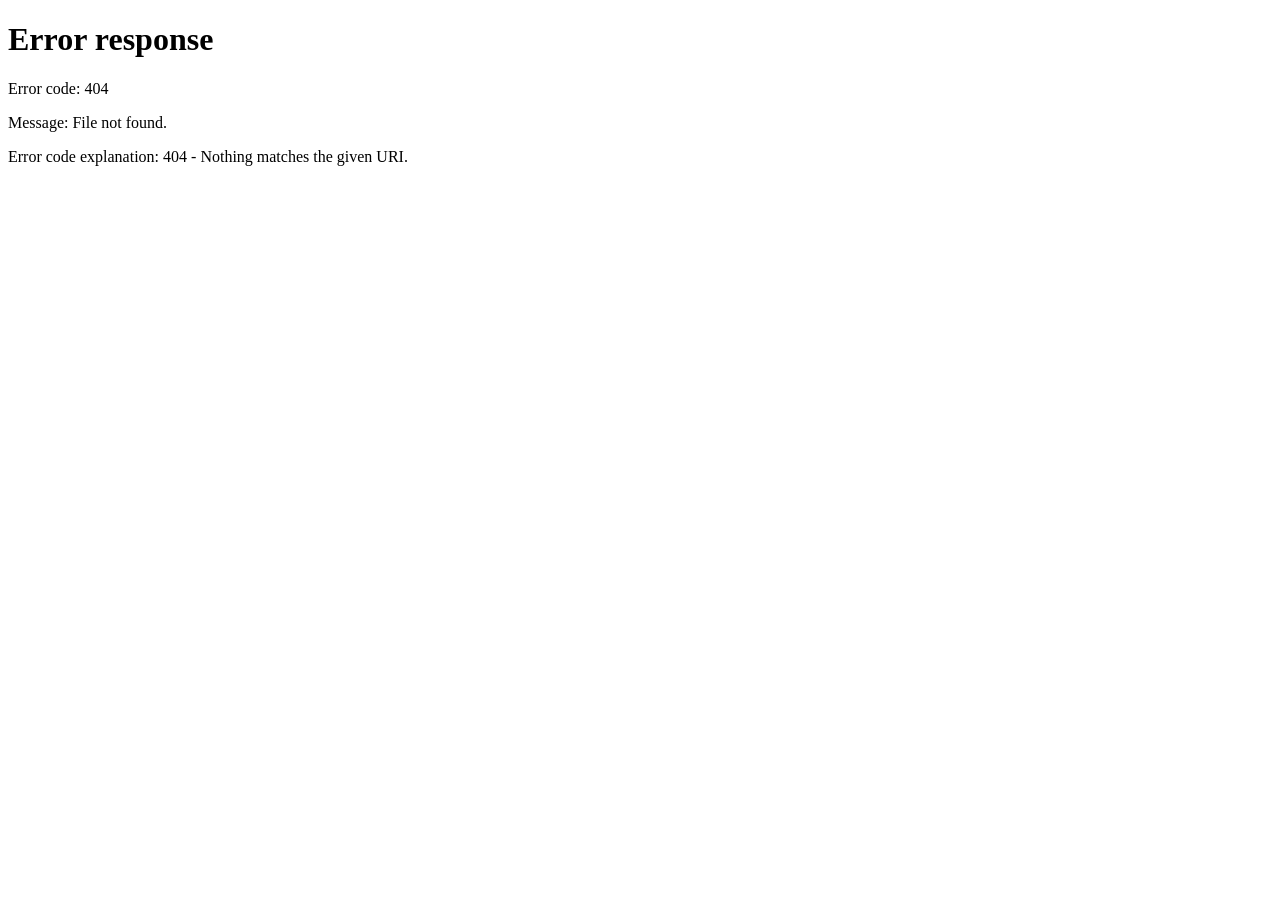
==== index.html @ 3b73af7e "Update index.html" ====
<!DOCTYPE html>
<html lang="en">

<head>
  <meta charset="UTF-8" />
  <meta name="viewport" content="width=device-width, initial-scale=1.0, maximum-scale=1.0, user-scalable=no" />
  <title>Marketversse – Live Chart Analyzer</title>
  <meta name="description"
    content="Advanced real-time trading analysis with AI narrative, multi-timeframe confluence, market structure, S/R zones, Fibonacci, divergence detection, and more." />
  <link rel="preconnect" href="https://fonts.googleapis.com" />
  <link rel="preconnect" href="https://fonts.gstatic.com" crossorigin />
  <link
    href="https://fonts.googleapis.com/css2?family=Inter:wght@300;400;500;600;700&family=Space+Grotesk:wght@400;500;600;700;800&family=JetBrains+Mono:wght@400;500&display=swap"
    rel="stylesheet" />
  <link rel="stylesheet" href="style.css" />
</head>

<body>

  <div class="bg-orbs">
    <div class="orb orb-1"></div>
    <div class="orb orb-2"></div>
    <div class="orb orb-3"></div>
    <div class="orb orb-4"></div>
  </div>
  <canvas id="particles-canvas"></canvas>

  <div class="app">

    <!-- ── HEADER ── -->
    <header class="header glass">
      <div class="header-left">
        <div class="logo-mark">
          <svg width="36" height="36" viewBox="0 0 36 36" fill="none">
            <circle cx="18" cy="18" r="18" fill="url(#hg)" />
            <path d="M7 24L13 16L18 20L24 11L29 17" stroke="white" stroke-width="2.2" stroke-linecap="round"
              stroke-linejoin="round" />
            <circle cx="29" cy="17" r="2" fill="white" />
            <defs>
              <linearGradient id="hg" x1="0" y1="0" x2="36" y2="36">
                <stop stop-color="#7B5EA7" />
                <stop offset="1" stop-color="#4FACFE" />
              </linearGradient>
            </defs>
          </svg>
        </div>
        <div>
          <h1 class="logo-name">Market<span class="grad">versse</span></h1>
          <p class="logo-sub">Advanced Market Intelligence Portal</p>
        </div>
      </div>
      <div class="header-right">
        <button id="perf-toggle" class="theme-btn" title="Extreme Performance Mode">🚀</button>
        <button id="theme-btn" class="theme-btn" aria-label="Toggle Theme">🌙</button>
        <button id="logout-btn" class="logout-btn" aria-label="Log out">Exit AI</button>
        <div class="live-badge"><span class="live-dot"></span>Live Data</div>
      </div>
    </header>

    <!-- ── MARKET SESSIONS BAR ── -->
    <div class="sessions-bar glass" id="sessions-bar">
      <div class="session-tz-note">All times in UTC</div>
      <div class="session-pill" id="sess-sydney">
        <span class="sess-dot"></span>
        <span class="sess-name">Sydney</span>
        <span class="sess-times">22:00 - 07:00</span>
        <span class="sess-status">--</span>
        <span class="sess-timer">--:--</span>
      </div>
      <div class="session-pill" id="sess-tokyo">
        <span class="sess-dot"></span>
        <span class="sess-name">Tokyo</span>
        <span class="sess-times">00:00 - 09:00</span>
        <span class="sess-status">--</span>
        <span class="sess-timer">--:--</span>
      </div>
      <div class="session-pill" id="sess-london">
        <span class="sess-dot"></span>
        <span class="sess-name">London</span>
        <span class="sess-times">07:00 - 16:00</span>
        <span class="sess-status">--</span>
        <span class="sess-timer">--:--</span>
      </div>
      <div class="session-pill" id="sess-newyork">
        <span class="sess-dot"></span>
        <span class="sess-name">New York</span>
        <span class="sess-times">12:00 - 21:00</span>
        <span class="sess-status">--</span>
        <span class="sess-timer">--:--</span>
      </div>
      <div class="session-killzone" id="sess-killzone" style="display:none">
        <span class="kz-icon">⚡</span>
        <span class="kz-text">Killzone Active</span>
      </div>
    </div>

    <!-- ── MAIN LAYOUT ── -->
    <div class="layout">

      <!-- ══ LEFT SIDEBAR ══ -->
      <aside class="sidebar">

        <!-- 01 · Select Pair -->
        <div class="card glass pair-card">
          <div class="card-label">01 · Select Pair</div>
          <div class="local-search-wrap">
            <div class="ls-input-row glass">
              <div class="ls-icon">
                <svg width="15" height="15" viewBox="0 0 24 24" fill="none" stroke="currentColor" stroke-width="2.5">
                  <circle cx="11" cy="11" r="8" />
                  <line x1="21" y1="21" x2="16.65" y2="16.65" />
                </svg>
              </div>
              <input type="text" id="local-search" class="pair-input ls-input" placeholder="Search available pairs..."
                autocomplete="off" spellcheck="false" />
            </div>
            <div class="local-suggestions" id="local-suggestions" style="display:none"></div>
          </div>

          <div class="custom-selects">
            <input type="hidden" id="pair-input" value="" />

            <div class="select-wrapper crypto-wrap">
              <div class="sw-icon">₿</div>
              <select class="c-select" data-type="crypto">
                <option value="" disabled selected>Crypto Pairs</option>
                <optgroup label="── Large Cap ──">
                <option value="BTCUSDT">BTC/USDT</option>
                <option value="ETHUSDT">ETH/USDT</option>
                <option value="BNBUSDT">BNB/USDT</option>
                <option value="XRPUSDT">XRP/USDT</option>
                <option value="SOLUSDT">SOL/USDT</option>
                <option value="ADAUSDT">ADA/USDT</option>
                <option value="AVAXUSDT">AVAX/USDT</option>
                <option value="DOTUSDT">DOT/USDT</option>
                <option value="LTCUSDT">LTC/USDT</option>
                <option value="BCHUSDT">BCH/USDT</option>
                </optgroup>
                <optgroup label="── Mid Cap ──">
                <option value="LINKUSDT">LINK/USDT</option>
                <option value="ATOMUSDT">ATOM/USDT</option>
                <option value="NEARUSDT">NEAR/USDT</option>
                <option value="MATICUSDT">MATIC/USDT</option>
                <option value="UNIUSDT">UNI/USDT</option>
                <option value="AAVEUSDT">AAVE/USDT</option>
                <option value="INJUSDT">INJ/USDT</option>
                <option value="SUIUSDT">SUI/USDT</option>
                <option value="APTUSDT">APT/USDT</option>
                <option value="ARBUSDT">ARB/USDT</option>
                <option value="OPUSDT">OP/USDT</option>
                <option value="FTMUSDT">FTM/USDT</option>
                <option value="ALGOUSDT">ALGO/USDT</option>
                <option value="VETUSDT">VET/USDT</option>
                <option value="HBARUSDT">HBAR/USDT</option>
                <option value="XLMUSDT">XLM/USDT</option>
                <option value="TRXUSDT">TRX/USDT</option>
                <option value="EOSUSDT">EOS/USDT</option>
                <option value="XMRUSDT">XMR/USDT</option>
                <option value="FILUSDT">FIL/USDT</option>
                </optgroup>
                <optgroup label="── Meme / High Volatility ──">
                <option value="DOGEUSDT">DOGE/USDT</option>
                <option value="SHIBUSDT">SHIB/USDT</option>
                <option value="PEPEUSDT">PEPE/USDT</option>
                <option value="WIFUSDT">WIF/USDT</option>
                <option value="BONKUSDT">BONK/USDT</option>
                <option value="FLOKIUSDT">FLOKI/USDT</option>
                <option value="NOTUSDT">NOT/USDT</option>
                </optgroup>
                <optgroup label="── DeFi / AI ──">
                <option value="FETUSDT">FET/USDT</option>
                <option value="RENDERUSDT">RENDER/USDT</option>
                <option value="GRTUSDT">GRT/USDT</option>
                <option value="SNXUSDT">SNX/USDT</option>
                <option value="MKRUSDT">MKR/USDT</option>
                <option value="COMPUSDT">COMP/USDT</option>
                <option value="SANDUSDT">SAND/USDT</option>
                <option value="MANAUSDT">MANA/USDT</option>
                </optgroup>
                <optgroup label="── New / Trending ──">
                <option value="TONUSDT">TON/USDT</option>
                <option value="SEIUSDT">SEI/USDT</option>
                <option value="STRKUSDT">STRK/USDT</option>
                <option value="PENDLEUSDT">PENDLE/USDT</option>
                <option value="WLDUSDT">WLD/USDT</option>
                <option value="JUPUSDT">JUP/USDT</option>
                <option value="EIGENUSDT">EIGEN/USDT</option>
                <option value="ENAUSDT">ENA/USDT</option>
                <option value="ETHFIUSDT">ETHFI/USDT</option>
                </optgroup>
              </select>
              <div class="sw-arrow">▼</div>
            </div>

            <div class="select-wrapper forex-wrap">
              <div class="sw-icon">FX</div>
              <select class="c-select" data-type="forex">
                <option value="" disabled selected>Forex Pairs</option>
                <optgroup label="── Majors ──">
                <option value="EURUSD">EUR/USD</option>
                <option value="GBPUSD">GBP/USD</option>
                <option value="USDJPY">USD/JPY</option>
                <option value="USDCHF">USD/CHF</option>
                <option value="AUDUSD">AUD/USD</option>
                <option value="USDCAD">USD/CAD</option>
                <option value="NZDUSD">NZD/USD</option>
                </optgroup>
                <optgroup label="── EUR Crosses ──">
                <option value="EURJPY">EUR/JPY</option>
                <option value="EURGBP">EUR/GBP</option>
                <option value="EURAUD">EUR/AUD</option>
                <option value="EURCAD">EUR/CAD</option>
                <option value="EURCHF">EUR/CHF</option>
                <option value="EURNZD">EUR/NZD</option>
                <option value="EURNOK">EUR/NOK</option>
                <option value="EURSEK">EUR/SEK</option>
                </optgroup>
                <optgroup label="── GBP Crosses ──">
                <option value="GBPJPY">GBP/JPY</option>
                <option value="GBPAUD">GBP/AUD</option>
                <option value="GBPCAD">GBP/CAD</option>
                <option value="GBPCHF">GBP/CHF</option>
                <option value="GBPNZD">GBP/NZD</option>
                </optgroup>
                <optgroup label="── JPY Crosses ──">
                <option value="AUDJPY">AUD/JPY</option>
                <option value="CADJPY">CAD/JPY</option>
                <option value="CHFJPY">CHF/JPY</option>
                <option value="NZDJPY">NZD/JPY</option>
                </optgroup>
                <optgroup label="── Commodity FX ──">
                <option value="AUDCAD">AUD/CAD</option>
                <option value="AUDCHF">AUD/CHF</option>
                <option value="AUDNZD">AUD/NZD</option>
                <option value="CADCHF">CAD/CHF</option>
                <option value="NZDCAD">NZD/CAD</option>
                <option value="NZDCHF">NZD/CHF</option>
                </optgroup>
                <optgroup label="── Exotics ──">
                <option value="USDZAR">USD/ZAR</option>
                <option value="USDMXN">USD/MXN</option>
                <option value="USDTRY">USD/TRY</option>
                <option value="USDSEK">USD/SEK</option>
                <option value="USDNOK">USD/NOK</option>
                <option value="USDDKK">USD/DKK</option>
                <option value="USDSGD">USD/SGD</option>
                <option value="USDHKD">USD/HKD</option>
                <option value="USDPLN">USD/PLN</option>
                </optgroup>
              </select>
              <div class="sw-arrow">▼</div>
            </div>

            <div class="select-wrapper stock-wrap">
              <div class="sw-icon">$</div>
              <select class="c-select" data-type="stock">
                <option value="" disabled selected>Stocks</option>
                <optgroup label="── Big Tech ──">
                <option value="AAPL">Apple (AAPL)</option>
                <option value="MSFT">Microsoft (MSFT)</option>
                <option value="NVDA">Nvidia (NVDA)</option>
                <option value="GOOGL">Alphabet (GOOGL)</option>
                <option value="AMZN">Amazon (AMZN)</option>
                <option value="META">Meta (META)</option>
                <option value="TSLA">Tesla (TSLA)</option>
                <option value="AMD">AMD (AMD)</option>
                <option value="INTC">Intel (INTC)</option>
                <option value="QCOM">Qualcomm (QCOM)</option>
                <option value="AVGO">Broadcom (AVGO)</option>
                <option value="ORCL">Oracle (ORCL)</option>
                <option value="CRM">Salesforce (CRM)</option>
                <option value="ADBE">Adobe (ADBE)</option>
                </optgroup>
                <optgroup label="── Finance ──">
                <option value="JPM">JPMorgan (JPM)</option>
                <option value="GS">Goldman Sachs (GS)</option>
                <option value="BAC">Bank of America (BAC)</option>
                <option value="MS">Morgan Stanley (MS)</option>
                <option value="V">Visa (V)</option>
                <option value="MA">Mastercard (MA)</option>
                <option value="BRK-B">Berkshire (BRK-B)</option>
                <option value="C">Citigroup (C)</option>
                </optgroup>
                <optgroup label="── Consumer ──">
                <option value="NFLX">Netflix (NFLX)</option>
                <option value="DIS">Disney (DIS)</option>
                <option value="WMT">Walmart (WMT)</option>
                <option value="KO">Coca-Cola (KO)</option>
                <option value="PEP">PepsiCo (PEP)</option>
                <option value="MCD">McDonald's (MCD)</option>
                <option value="SBUX">Starbucks (SBUX)</option>
                <option value="NKE">Nike (NKE)</option>
                </optgroup>
                <optgroup label="── Energy / Industrial ──">
                <option value="XOM">ExxonMobil (XOM)</option>
                <option value="CVX">Chevron (CVX)</option>
                <option value="BA">Boeing (BA)</option>
                <option value="CAT">Caterpillar (CAT)</option>
                <option value="GE">GE (GE)</option>
                </optgroup>
                <optgroup label="── Healthcare ──">
                <option value="JNJ">Johnson &amp; Johnson (JNJ)</option>
                <option value="PFE">Pfizer (PFE)</option>
                <option value="MRNA">Moderna (MRNA)</option>
                <option value="UNH">UnitedHealth (UNH)</option>
                <option value="LLY">Eli Lilly (LLY)</option>
                </optgroup>
              </select>
              <div class="sw-arrow">▼</div>
            </div>

            <div class="select-wrapper index-wrap">
              <div class="sw-icon">◱</div>
              <select class="c-select" data-type="index">
                <option value="" disabled selected>Indices</option>
                <optgroup label="── US Indices ──">
                <option value="NAS100">NASDAQ 100 (NQ=F)</option>
                <option value="SP500">S&amp;P 500 (ES=F)</option>
                <option value="US30">Dow Jones (YM=F)</option>
                <option value="RUSSELL">Russell 2000 (RTY=F)</option>
                <option value="VIX">VIX Volatility</option>
                </optgroup>
                <optgroup label="── European ──">
                <option value="DAX40">DAX 40 (Germany)</option>
                <option value="FTSE">FTSE 100 (UK)</option>
                <option value="CAC">CAC 40 (France)</option>
                <option value="EURO50">Euro Stoxx 50</option>
                </optgroup>
                <optgroup label="── Asian / Pacific ──">
                <option value="NIKKEI">Nikkei 225 (Japan)</option>
                <option value="HSI">Hang Seng (HK)</option>
                <option value="ASX">ASX 200 (Australia)</option>
                <option value="SENSEX">SENSEX (India)</option>
                </optgroup>
              </select>
              <div class="sw-arrow">▼</div>
            </div>

            <div class="select-wrapper com-wrap">
              <div class="sw-icon">☼</div>
              <select class="c-select" data-type="commodity">
                <option value="" disabled selected>Commodities</option>
                <optgroup label="── Precious Metals ──">
                <option value="GOLD">Gold (XAU/USD)</option>
                <option value="SILVER">Silver (XAG/USD)</option>
                <option value="PLATINUM">Platinum</option>
                <option value="PALLADIUM">Palladium</option>
                <option value="COPPER">Copper</option>
                </optgroup>
                <optgroup label="── Energy ──">
                <option value="OIL">WTI Crude Oil</option>
                <option value="BRENT">Brent Crude</option>
                <option value="NATGAS">Natural Gas</option>
                </optgroup>
                <optgroup label="── Grains / Softs ──">
                <option value="WHEAT">Wheat</option>
                <option value="CORN">Corn</option>
                <option value="SOYBEAN">Soybean</option>
                <option value="COFFEE">Coffee</option>
                <option value="COCOA">Cocoa</option>
                <option value="SUGAR">Sugar</option>
                </optgroup>
              </select>
              <div class="sw-arrow">▼</div>
            </div>
          </div>

          <!-- Timeframe -->
          <div class="card-label" style="margin-top:14px">Timeframe</div>
          <div class="tf-row tf-row-wrap">
            <button class="tf-btn" data-tf="1m">1m</button>
            <button class="tf-btn" data-tf="3m">3m</button>
            <button class="tf-btn" data-tf="5m">5m</button>
            <button class="tf-btn" data-tf="15m">15m</button>
            <button class="tf-btn active" data-tf="1h">1H</button>
            <button class="tf-btn" data-tf="4h">4H</button>
            <button class="tf-btn" data-tf="1d">1D</button>
          </div>

          <!-- Risk/Reward -->
          <div class="card-label" style="margin-top:14px">Risk : Reward</div>
          <div class="tf-row">
            <button class="tf-btn rr-btn" data-rr="1">1:1</button>
            <button class="tf-btn rr-btn" data-rr="1.5">1:1.5</button>
            <button class="tf-btn rr-btn active" data-rr="2.2">1:2.2</button>
            <button class="tf-btn rr-btn" data-rr="3">1:3</button>
            <button class="tf-btn rr-btn" data-rr="5">1:5</button>
          </div>

          <button class="btn-analyze" id="analyze-btn">
            <svg width="18" height="18" viewBox="0 0 24 24" fill="none" stroke="currentColor" stroke-width="2">
              <circle cx="11" cy="11" r="8" />
              <line x1="21" y1="21" x2="16.65" y2="16.65" />
            </svg>
            Analyze Chart
            <span class="btn-arrow">→</span>
          </button>
        </div>

        <!-- 02 · Signal Output (hidden until analysis) -->
        <div class="card glass signal-card" id="signal-card" style="display:none">
          <div class="card-label">02 · Signal</div>

          <!-- Big Hero Signal -->
          <a href="https://hfm.com/?refid=30502056" target="_blank" class="signal-hero" id="signal-hero"
            style="text-decoration:none;">
            <div class="signal-direction">
              <span class="sh-icon" id="sig-icon">↔</span>
              <span id="sig-text">NEUTRAL</span>
            </div>
            <div class="sig-meta">
              <span id="sig-pair">–</span> · <span id="sig-tf">–</span>
            </div>
          </a>

          <!-- Confidence -->
          <div class="conf-wrap">
            <div class="conf-row"><span class="conf-lbl">Confidence</span><span class="conf-pct" id="conf-pct">0%</span>
            </div>
            <div class="conf-bar">
              <div class="conf-fill" id="conf-fill"></div>
            </div>
            <span class="conf-tag" id="conf-tag">–</span>
          </div>

          <!-- Market Structure Badges -->
          <div class="ms-strip" id="ms-strip"></div>

          <!-- Trade Levels -->
          <div class="levels-grid">
            <div class="level entry">
              <div class="lv-label">Entry</div>
              <div class="lv-val" id="lv-entry">–</div>
            </div>
            <div class="level tp">
              <div class="lv-label">Target</div>
              <div class="lv-val" id="lv-tp">–</div>
            </div>
            <div class="level sl">
              <div class="lv-label">Stop</div>
              <div class="lv-val" id="lv-sl">–</div>
            </div>
            <div class="level rr">
              <div class="lv-label">R:R</div>
              <div class="lv-val" id="lv-rr">–</div>
            </div>
          </div>

          <!-- Orderflow Data -->
          <div class="orderflow-block" id="orderflow-block" style="display:none">
            <div class="of-label"><span>Orderflow (CVD)</span><span id="of-delta">Δ +0.0K</span></div>
            <div class="of-bar">
              <div class="of-fill" id="of-fill" style="width:50%"></div>
            </div>
            <div class="of-meta">
              <span id="of-buy">Buy: 50%</span>
              <span id="of-sell">Sell: 50%</span>
            </div>
          </div>

          <!-- AI Narrative -->
          <div class="narrative-block" id="narrative-block">
            <div class="narrative-header">
              <span class="narrative-icon">🤖</span>
              <span class="narrative-title">AI Trade Analysis</span>
            </div>
            <div id="narrative-content">
              <div class="narrative-skeleton">
                <div class="skel-line"></div>
                <div class="skel-line"></div>
                <div class="skel-line"></div>
              </div>
            </div>
          </div>

          <!-- Copy Trade Button -->
          <a href="https://hfm.com/?refid=30502056" target="_blank" class="btn-copy-trade">
            <span class="ct-icon">⚡</span>
            Copy this Trade
          </a>
        </div>

        <!-- 03 · Multi-Timeframe Confluence -->
        <div class="card glass mtf-card" id="mtf-card" style="display:none">
          <div class="card-label collapsible-toggle open" id="mtf-toggle">
            03 · Multi-Timeframe Confluence
            <span class="toggle-arrow">▼</span>
          </div>
          <div class="collapsible-body open" id="mtf-body">
            <div class="mtf-grid" id="mtf-grid">
              <div class="mtf-cell loading"><span class="mtf-tf">15m</span><span class="mtf-sig">…</span><span
                  class="mtf-conf">–</span>
                <div class="mtf-bar-wrap">
                  <div class="mtf-bar" style="width:0"></div>
                </div>
              </div>
              <div class="mtf-cell loading"><span class="mtf-tf">1H</span><span class="mtf-sig">…</span><span
                  class="mtf-conf">–</span>
                <div class="mtf-bar-wrap">
                  <div class="mtf-bar" style="width:0"></div>
                </div>
              </div>
              <div class="mtf-cell loading"><span class="mtf-tf">4H</span><span class="mtf-sig">…</span><span
                  class="mtf-conf">–</span>
                <div class="mtf-bar-wrap">
                  <div class="mtf-bar" style="width:0"></div>
                </div>
              </div>
              <div class="mtf-cell loading"><span class="mtf-tf">1D</span><span class="mtf-sig">…</span><span
                  class="mtf-conf">–</span>
                <div class="mtf-bar-wrap">
                  <div class="mtf-bar" style="width:0"></div>
                </div>
              </div>
            </div>
            <div class="confluence-row">
              <span class="conf-label-small">Confluence</span>
              <div class="conf-bar-multi">
                <div class="conf-bar-multi-fill" id="conf-bar-multi-fill" style="width:0"></div>
              </div>
              <span class="conf-score-text" id="conf-score-text">–</span>
            </div>
          </div>
        </div>

        <!-- 04 · Position Calculator -->
        <div class="card glass calc-card" id="calc-card">
          <div class="card-label collapsible-toggle open" id="calc-toggle">
            04 · Position Calculator
            <span class="toggle-arrow">▼</span>
          </div>
          <div class="collapsible-body open" id="calc-body">
            <div class="calc-row-wrap" style="display: flex; flex-wrap: wrap; gap: 8px; margin-bottom: 12px; margin-top: 8px;">
              <div class="calc-input-grp" style="flex: 1 1 45%; min-width: 100px;">
                <label style="font-size: 10px; opacity: 0.7; margin-bottom: 4px; display: block;">Equity (USD)</label>
                <div class="ls-input-row glass">
                  <input type="number" id="calc-equity" class="ls-input" value="1000" style="width: 100%; border: none; background: transparent; color: white; padding: 6px; font-size: 13px;" />
                </div>
              </div>
              <div class="calc-input-grp" style="flex: 1 1 20%; min-width: 60px;">
                <label style="font-size: 10px; opacity: 0.7; margin-bottom: 4px; display: block;">Risk (%)</label>
                <div class="ls-input-row glass">
                  <input type="number" id="calc-risk" class="ls-input" value="1" step="0.1" style="width: 100%; border: none; background: transparent; color: white; padding: 6px; font-size: 13px;" />
                </div>
              </div>
              <div class="calc-input-grp" style="flex: 1 1 100%;">
                <div style="display: flex; align-items: center; justify-content: space-between; margin-bottom: 4px;">
                  <label style="font-size: 10px; opacity: 0.7;">Leverage (1:X)</label>
                  <label style="font-size: 10px; opacity: 0.8; display: flex; align-items: center; gap: 4px; cursor: pointer;">
                    <input type="checkbox" id="calc-unlimited" style="cursor: pointer;" />
                    Unlimited
                  </label>
                </div>
                <div class="ls-input-row glass">
                  <input type="number" id="calc-lev" class="ls-input" value="100" style="width: 100%; border: none; background: transparent; color: white; padding: 6px; font-size: 13px; outline: none;" />
                </div>
              </div>
            </div>
            
            <button class="btn-analyze" id="calc-btn" style="margin-bottom: 12px;">
              Calculate Position
            </button>
            
            <div class="levels-grid" id="calc-results" style="opacity: 0.5; transition: 0.3s ease;">
              <div class="level entry" style="flex-direction: column; align-items: flex-start; padding: 8px;">
                <div class="lv-label">Lot Size</div>
                <div class="lv-val" id="calc-lots" style="font-size: 14px; margin-top: 2px;">--</div>
              </div>
              <div class="level sl" style="flex-direction: column; align-items: flex-start; padding: 8px;">
                <div class="lv-label">Loss (USD)</div>
                <div class="lv-val" id="calc-loss" style="font-size: 14px; margin-top: 2px;">--</div>
              </div>
              <div class="level tp" style="flex-direction: column; align-items: flex-start; padding: 8px;">
                <div class="lv-label">Gain (USD)</div>
                <div class="lv-val" id="calc-gain" style="font-size: 14px; margin-top: 2px;">--</div>
              </div>
            </div>
            <div style="font-size: 10px; opacity: 0.5; margin-top: 8px; text-align: center;" id="calc-info">
              Requires an active generated signal.
            </div>
          </div>
        </div>

        <!-- 05 · Signal History / Journal -->
        <div class="card glass history-card" id="history-card">
          <div class="card-label collapsible-toggle" id="history-toggle">
            <span>05 · Journal Tracker</span>
            <div style="display:flex;align-items:center;gap:8px">
              <button class="hist-clear-btn" id="hist-clear-btn">Clear All</button>
              <span class="toggle-arrow">▼</span>
            </div>
          </div>
          <div class="collapsible-body" id="history-body">
            <!-- Stats Grid (filled by JS) -->
            <div class="journal-stats" id="journal-stats" style="display:none"></div>

            <!-- Performance Graph -->
            <div class="journal-perf-wrap">
              <canvas id="journal-perf-graph" height="120"></canvas>
              <div class="journal-perf-legend">
                <span class="j-leg"><span class="j-dot win"></span> Wins</span>
                <span class="j-leg"><span class="j-dot loss"></span> Losses</span>
              </div>
            </div>

            <!-- Equity / Win-rate bar -->
            <div class="journal-equity">
              <span class="journal-equity-label">📈 Account Growth</span>
              <div class="journal-equity-bar">
                <div class="journal-equity-fill" id="journal-equity-fill" style="width:0%"></div>
              </div>
              <span class="journal-equity-pct" id="journal-equity-pct">No trades yet</span>
            </div>

            <!-- Filter tabs -->
            <div class="journal-filters">
              <button class="j-filter-btn active" data-filter="all">All</button>
              <button class="j-filter-btn" data-filter="won">Wins</button>
              <button class="j-filter-btn" data-filter="lost">Losses</button>
              <button class="j-filter-btn" data-filter="pending">Active</button>
            </div>

            <!-- Ledger Header -->
            <div class="journal-ledger-header">
              <span>Asset</span>
              <span>Pos</span>
              <span>TF</span>
              <span>Outcome</span>
              <span style="text-align:right">R-Profit</span>
            </div>

            <!-- Trade rows (filled by JS) -->
            <div class="history-list" id="history-list">
              <div class="hist-empty">📋 No trades yet.<br>Run an analysis to auto-log signals.</div>
            </div>
          </div>
        </div>

        <!-- 06 · Economic Calendar -->
        <div class="card glass econ-card" id="econ-card">
          <div class="card-label collapsible-toggle" id="econ-toggle">
            06 · Economic Calendar
            <span class="toggle-arrow">▼</span>
          </div>
          <div class="collapsible-body" id="econ-body">
            <div class="econ-list" id="econ-list">
              <div class="econ-loading">Loading events…</div>
            </div>
            <button class="btn-retry" id="econ-refresh-btn" style="width:100%; margin-top:8px; padding:6px; font-size:11px;">↻ Refresh Calendar</button>
          </div>
        </div>

        <!-- 07 · Smart Watchlist -->
        <div class="card glass watchlist-card" id="watchlist-card">
          <div class="card-label collapsible-toggle open" id="watchlist-toggle">
            07 · Smart Watchlist
            <span class="toggle-arrow">▼</span>
          </div>
          <div class="collapsible-body open" id="watchlist-body">
            <div class="wl-list" id="wl-list">
              <div class="wl-loading">Scanning markets…</div>
            </div>
          </div>
        </div>

        <!-- 08 · News Sentiment -->
        <div class="card glass news-card" id="news-card">
          <div class="card-label collapsible-toggle open" id="news-toggle">
            08 · News Sentiment
            <span class="toggle-arrow">▼</span>
          </div>
          <div class="collapsible-body open" id="news-body">
            <div class="news-list" id="news-list" style="max-height:250px;overflow-y:auto;padding:8px 0;">
              <div class="news-loading" style="padding:12px;font-size:12px;opacity:0.6;text-align:center;">Analyze a pair to fetch news…</div>
            </div>
          </div>
        </div>

      </aside>

      <!-- ══ CHART AREA ══ -->
      <main class="chart-panel">

        <!-- Empty state -->
        <div class="chart-state glass" id="state-empty">
          <div class="state-rings">
            <div class="sring"></div>
            <div class="sring s2"></div>
            <div class="sring s3"></div>
            <svg width="48" height="48" viewBox="0 0 24 24" fill="none" stroke="currentColor" stroke-width="1.2"
              opacity=".5">
              <polyline points="22 12 18 12 15 21 9 3 6 12 2 12" />
            </svg>
          </div>
          <h2>Select a pair and click Analyze</h2>
          <p>Real-time data for forex, crypto, stocks, indices &amp; commodities.</p>
        </div>

        <!-- Loading state -->
        <div class="chart-state glass" id="state-loading" style="display:none">
          <div class="spin-wrap">
            <div class="spin-ring"></div>
            <div class="spin-ring r2"></div>
          </div>
          <h2 id="load-title">Fetching live data…</h2>
          <div class="load-steps">
            <div class="lstep active" id="ls1">
              <div class="ldot"></div><span>Connecting to data source</span>
            </div>
            <div class="lstep" id="ls2">
              <div class="ldot"></div><span>Downloading OHLCV data</span>
            </div>
            <div class="lstep" id="ls3">
              <div class="ldot"></div><span>Computing indicators</span>
            </div>
            <div class="lstep" id="ls4">
              <div class="ldot"></div><span>Generating signal</span>
            </div>
          </div>
        </div>

        <!-- Error state -->
        <div class="chart-state glass" id="state-error" style="display:none">
          <div class="err-icon">
            <svg width="44" height="44" viewBox="0 0 24 24" fill="none" stroke="currentColor" stroke-width="1.3">
              <circle cx="12" cy="12" r="10" />
              <line x1="12" y1="8" x2="12" y2="12" />
              <line x1="12" y1="16" x2="12.01" y2="16" />
            </svg>
          </div>
          <h2>Failed to fetch data</h2>
          <p id="err-msg">Could not load market data. Check the pair name and try again.</p>
          <button class="btn-retry" id="retry-btn">Try Again</button>
        </div>

        <!-- Chart wrapper -->
        <div class="chart-wrapper" id="chart-wrapper" style="display:none">
          <div class="chart-topbar">
            <div class="chart-pair-name" id="chart-pair-name">–</div>
            <div class="chart-price-wrap">
              <span class="chart-price" id="chart-price">–</span>
              <span class="chart-change" id="chart-change">–</span>
            </div>
            <div class="chart-meta" id="chart-meta">–</div>
            <!-- Price Alert -->
            <div class="alert-row" id="alert-row">
              <div class="alert-input-wrap">
                <span class="alert-icon">🔔</span>
                <input type="number" class="alert-input" id="alert-input" placeholder="Set alert price" step="any" />
                <button class="alert-set-btn" id="alert-set-btn">Set</button>
              </div>
            </div>
            <div class="alert-active-badge" id="alert-active-badge" style="display:none">
              <span class="alert-dot"></span>
              <span id="alert-badge-text">Alert: –</span>
            </div>
            <!-- Clean Chart Toggle -->
            <button id="toggle-indicators" class="btn-toggle-ind" title="Toggle Clean Chart">👁 Options</button>
          </div>

          <div class="canvas-container" style="position:relative">
            <!-- Drawing Toolbar -->
            <div class="draw-toolbar hidden" id="draw-toolbar">
              <button class="draw-btn active" id="draw-pointer" title="Pointer">↖</button>
              <div class="draw-sep"></div>
              <button class="draw-btn" id="draw-hline" title="Horizontal Line">—</button>
              <button class="draw-btn" id="draw-trendline" title="Trendline">╱</button>
              <button class="draw-btn" id="draw-rect" title="Rectangle">▭</button>
              <div class="draw-sep"></div>
              <button class="draw-clear-btn" id="draw-clear">Clear</button>
            </div>
            <canvas id="main-canvas"></canvas>
          </div>

          <div class="chart-legend" id="chart-legend"></div>
        </div>

      </main>
    </div>
  </div>

  <!-- Signal Popup Modal -->
  <div class="signal-modal-overlay" id="signal-modal-overlay">
    <div class="signal-modal">
      <div class="sm-header">
        <div class="sm-title">⚡ AI Signal Detected</div>
        <button class="sm-close" id="sm-close">&times;</button>
      </div>
      <div class="sm-body">
        <div class="sm-pair" id="sm-pair">--</div>
        <div class="sm-direction" id="sm-direction">--</div>
        <div class="sm-conf">Confidence: <span id="sm-conf">--</span></div>

        <div class="sm-levels">
          <div class="sm-level"><span class="label">ENTRY</span><span class="val" id="sm-entry">--</span></div>
          <div class="sm-level"><span class="label">TAKE PROFIT</span><span class="val tp" id="sm-tp">--</span></div>
          <div class="sm-level"><span class="label">STOP LOSS</span><span class="val sl" id="sm-sl">--</span></div>
        </div>

        <a href="https://hfm.com/?refid=30502056" target="_blank" class="btn-copy-trade sm-btn"
          style="text-decoration: none;">⚡ Copy This Trade</a>
      </div>
    </div>
  </div>

  <!-- Floating IG Button -->
  <a href="https://instagram.com/lewis.ict" target="_blank" class="floating-ig" aria-label="Follow us on Instagram">
    <svg viewBox="0 0 448 512" fill="currentColor">
      <path
        d="M224.1 141c-63.6 0-114.9 51.3-114.9 114.9s51.3 114.9 114.9 114.9S339 319.5 339 255.9 287.7 141 224.1 141zm0 189.6c-41.1 0-74.7-33.5-74.7-74.7s33.5-74.7 74.7-74.7 74.7 33.5 74.7 74.7-33.6 74.7-74.7 74.7zm146.4-194.3c0 14.9-12 26.8-26.8 26.8-14.9 0-26.8-12-26.8-26.8s12-26.8 26.8-26.8 26.8 12 26.8 26.8zm76.1 27.2c-1.7-35.9-9.9-67.7-36.2-93.9-26.2-26.2-58-34.4-93.9-36.2-37-2.1-147.9-2.1-184.9 0-35.8 1.7-67.6 9.9-93.9 36.1s-34.4 58-36.2 93.9c-2.1 37-2.1 147.9 0 184.9 1.7 35.9 9.9 67.7 36.2 93.9s58 34.4 93.9 36.2c37 2.1 147.9 2.1 184.9 0 35.9-1.7 67.7-9.9 93.9-36.2 26.2-26.2 34.4-58 36.2-93.9 2.1-37 2.1-147.8 0-184.8zM398.8 388c-7.8 19.6-22.9 34.7-42.6 42.6-29.5 11.7-99.5 9-132.1 9s-102.7 2.6-132.1-9c-19.6-7.8-34.7-22.9-42.6-42.6-11.7-29.5-9-99.5-9-132.1s-2.6-102.7 9-132.1c7.8-19.6 22.9-34.7 42.6-42.6 29.5-11.7 99.5-9 132.1-9s102.7-2.6 132.1 9c19.6 7.8 34.7 22.9 42.6 42.6 11.7 29.5 9 99.5 9 132.1s2.7 102.7-9 132.1z" />
    </svg>
  </a>

  <!-- Floating WhatsApp Button -->
  <a href="https://wa.me/254768085041" target="_blank" class="floating-wa" aria-label="Contact us on WhatsApp">
    <svg viewBox="0 0 448 512" fill="currentColor">
      <path
        d="M380.9 97.1C339 55.1 283.2 32 223.9 32c-122.4 0-222 99.6-222 222 0 39.1 10.2 77.3 29.6 111L0 480l117.7-30.9c32.4 17.7 68.9 27 106.1 27h.1c122.3 0 224.1-99.6 224.1-222 0-59.3-25.2-115-67.1-157zm-157 341.6c-33.2 0-65.7-8.9-94-25.7l-6.7-4-69.8 18.3L72 359.2l-4.4-7c-18.5-29.4-28.2-63.3-28.2-98.2 0-101.7 82.8-184.5 184.6-184.5 49.3 0 95.6 19.2 130.4 54.1 34.8 34.9 56.2 81.2 56.1 130.5 0 101.8-84.9 184.6-186.6 184.6zm101.2-138.2c-5.5-2.8-32.8-16.2-37.9-18-5.1-1.9-8.8-2.8-12.5 2.8-3.7 5.6-14.3 18-17.6 21.8-3.2 3.7-6.5 4.2-12 1.4-32.6-16.3-54-29.1-75.5-66-5.7-9.8 5.7-9.1 16.3-30.3 1.8-3.7.9-6.9-.5-9.7-1.4-2.8-12.5-30.1-17.1-41.2-4.5-10.8-9.1-9.3-12.5-9.5-3.2-.2-6.9-.2-10.6-.2-3.7 0-9.7 1.4-14.8 6.9-5.1 5.6-19.4 19-19.4 46.3 0 27.3 19.9 53.7 22.6 57.4 2.8 3.7 39.1 59.7 94.8 83.8 35.2 15.2 49 16.5 66.6 13.9 10.7-1.6 32.8-13.4 37.4-26.4 4.6-13 4.6-24.1 3.2-26.4-1.3-2.5-5-3.9-10.5-6.6z" />
    </svg>
  </a>

  <script src="app.js"></script>
</body>

</html>
---- style.css ----
:root {
  --purple: #7B5EA7; --blue: #4FACFE; --cyan: #00F2FE;
  --green: #00E676; --red: #FF5252; --gold: #FFD54F;
  --bg: #04040a;
  --glass: rgba(255,255,255,0.055);
  --glass-border: rgba(255,255,255,0.11);
  --text: rgba(255,255,255,0.93);
  --text2: rgba(255,255,255,0.55);
  --text3: rgba(255,255,255,0.3);
  --r: cubic-bezier(.23,1,.32,1);
  --rad: 18px; --rad-sm: 10px;
}

/* ── LIGHT THEME ── */
body.light-theme {
  --bg: #eaf0f6;
  --glass: rgba(255, 255, 255, 0.45);
  --glass-border: rgba(255, 255, 255, 0.8);
  --text: #05051a; --text2: rgba(5,5,26,0.65); --text3: rgba(5,5,26,0.45);
  --blue: #0077CC; --purple: #8E24AA; --cyan: #00BCD4;
  --green: #00A650; --red: #D32F2F; --gold: #F57F17;
}

body.light-theme .glass {
  box-shadow: 0 8px 32px rgba(100, 110, 140, 0.15), inset 0 1px 0 rgba(255,255,255,0.7);
}
body.light-theme .sw-dropdown {
  background: #ffffff; border: 1px solid rgba(0,0,0,0.1); box-shadow: 0 10px 40px rgba(0,0,0,0.1);
}
body.light-theme .sw-d-item:hover { background: rgba(0,0,0,0.05); color: #000; border-color: transparent; }
body.light-theme .search-suggestions { background: #ffffff; border: 1px solid rgba(0,0,0,0.1); }
body.light-theme .local-suggestions { background: #ffffff !important; border: 1px solid rgba(0,0,0,0.1) !important; }
body.light-theme .ls-item:hover { background: rgba(0,0,0,0.05); color: #000; }
body.light-theme .c-select option { background: #ffffff; color: #000; }
body.light-theme .btn-analyze { background: linear-gradient(135deg,var(--blue),var(--cyan)); box-shadow: 0 4px 20px rgba(0,119,204,0.3); }

/* Overrides for elements stuck in dark mode */
body.light-theme .select-wrapper { background: rgba(255,255,255,0.75); border-color: rgba(0,0,0,0.1); box-shadow: 0 4px 12px rgba(0,0,0,0.05); }
body.light-theme .select-wrapper:hover { background: rgba(255,255,255,1); border-color: rgba(0,119,204,0.3); }
body.light-theme .draw-toolbar { background: rgba(255,255,255,0.85); border-color: rgba(0,0,0,0.1); }
body.light-theme .draw-btn:hover { background: rgba(0,0,0,0.06); color: #000; }
body.light-theme .draw-btn.active { background: rgba(0,119,204,0.15); border-color: rgba(0,119,204,0.3); color: var(--blue); }
body.light-theme .tf-btn { background: rgba(255,255,255,0.6); border-color: rgba(0,0,0,0.08); color: var(--text2); }
body.light-theme .tf-btn:hover { border-color: rgba(0,119,204,0.3); color: #000; }
body.light-theme .tf-btn.active { background: linear-gradient(135deg,var(--blue),var(--cyan)); color: #fff; border-color: transparent; }
body.light-theme .chip { background: rgba(255,255,255,0.6); border-color: rgba(0,0,0,0.08); color: var(--text2); }
body.light-theme .pair-input-row { background: rgba(255,255,255,0.6); border-color: rgba(0,0,0,0.1); }
body.light-theme .btn-retry { background: rgba(0,119,204,0.1); border-color: rgba(0,119,204,0.3); }
body.light-theme .draw-clear-btn { border-color: rgba(211,47,47,0.3); color: rgba(211,47,47,0.85); }
body.light-theme .draw-clear-btn:hover { background: rgba(211,47,47,0.1); color: var(--red); }

*,*::before,*::after{box-sizing:border-box;margin:0;padding:0}
html{scroll-behavior:smooth}
body{font-family:'Inter',system-ui,sans-serif;background:var(--bg);color:var(--text);min-height:100vh;overflow-x:hidden;line-height:1.6}

/* ── ORBS ── */
.bg-orbs{position:fixed;inset:0;z-index:0;pointer-events:none;overflow:hidden;transform:translateZ(0);will-change:transform}
#particles-canvas {position:fixed;inset:0;z-index:0;pointer-events:none;transform:translateZ(0);will-change:transform}
.orb{position:absolute;border-radius:50%;filter:blur(80px);animation:orbf 22s infinite ease-in-out;transform:translateZ(0);will-change:transform, opacity}
.orb-1{width:600px;height:600px;background:radial-gradient(circle,var(--purple) 0%,transparent 70%);top:-200px;left:-150px;opacity:.3;animation-duration:26s}
.orb-2{width:480px;height:480px;background:radial-gradient(circle,var(--blue) 0%,transparent 70%);top:30%;right:-180px;opacity:.25;animation-delay:-9s;animation-duration:31s}
.orb-3{width:380px;height:380px;background:radial-gradient(circle,var(--cyan) 0%,transparent 70%);bottom:-80px;left:32%;opacity:.18;animation-delay:-16s;animation-duration:24s}
.orb-4{width:300px;height:300px;background:radial-gradient(circle,#9B6FCE 0%,transparent 70%);bottom:20%;right:8%;opacity:.22;animation-delay:-5s;animation-duration:28s}
@keyframes orbf{0%,100%{transform:translate(0,0) scale(1)}25%{transform:translate(28px,-38px) scale(1.04)}50%{transform:translate(-18px,28px) scale(.96)}75%{transform:translate(36px,18px) scale(1.02)}}
#particles-canvas{position:fixed;inset:0;z-index:0;pointer-events:none;opacity:.45}

/* ── GLASS ── */
.glass{background:var(--glass);border:1px solid var(--glass-border);backdrop-filter:blur(24px) saturate(180%);-webkit-backdrop-filter:blur(24px) saturate(180%);box-shadow:0 8px 32px rgba(0,0,0,.38),inset 0 1px 0 rgba(255,255,255,.09);border-radius:var(--rad);position:relative;overflow:hidden}
.glass::before{content:'';position:absolute;inset:0;background:linear-gradient(135deg,rgba(255,255,255,.07) 0%,transparent 55%,rgba(255,255,255,.02) 100%);pointer-events:none;z-index:0}

/* ── APP SHELL ── */
.app{position:relative;z-index:1;display:flex;flex-direction:column;height:100vh;max-height:100vh;overflow:hidden}

/* ── HEADER ── */
.header{display:flex;align-items:center;justify-content:space-between;padding:12px 22px;margin:12px 12px 0;flex-shrink:0;border-radius:var(--rad)}
.header-left{display:flex;align-items:center;gap:12px}
.logo-mark svg{filter:drop-shadow(0 4px 12px rgba(123,94,167,.45))}
.logo-name{font-family:'Space Grotesk',sans-serif;font-size:1.15rem;font-weight:700;letter-spacing:-.02em;line-height:1.1}
.grad{background:linear-gradient(135deg,var(--blue),var(--cyan));-webkit-background-clip:text;-webkit-text-fill-color:transparent;background-clip:text}
.logo-sub{font-size:.68rem;color:var(--text3);letter-spacing:.04em;text-transform:uppercase}
.header-right{display:flex;align-items:center;gap:10px}
.theme-btn{background:rgba(255,255,255,.05);border:1px solid rgba(255,255,255,.12);border-radius:50%;width:32px;height:32px;display:flex;align-items:center;justify-content:center;cursor:pointer;transition:all .3s var(--r);box-shadow:0 4px 12px rgba(0,0,0,.15);font-size:.9rem;flex-shrink:0}
.theme-btn:hover{background:rgba(255,255,255,.15);transform:scale(1.05)}
body.light-theme .theme-btn{background:rgba(0,0,0,.04);border-color:rgba(0,0,0,.1);box-shadow:0 4px 12px rgba(0,0,0,.05)}
body.light-theme .theme-btn:hover{background:rgba(0,0,0,.08)}
.logout-btn{background:rgba(255,82,82,.1);border:1px solid rgba(255,82,82,.2);border-radius:999px;color:var(--red);padding:4px 12px;font-size:.75rem;font-weight:700;cursor:pointer;transition:all .25s var(--r);font-family:'Space Grotesk',sans-serif;letter-spacing:0.04em;text-transform:uppercase;}
.logout-btn:hover{background:var(--red);color:#fff;box-shadow:0 4px 12px rgba(255,82,82,0.4);transform:translateY(-1px);}
body.light-theme .logout-btn{background:rgba(211,47,47,.08);color:#d32f2f;border-color:rgba(211,47,47,.2);}
body.light-theme .logout-btn:hover{background:#d32f2f;color:#fff;}
.live-badge{display:flex;align-items:center;gap:6px;font-size:.75rem;color:var(--text2);background:rgba(0,230,118,.07);border:1px solid rgba(0,230,118,.18);padding:5px 13px;border-radius:999px}
.live-dot{width:7px;height:7px;background:var(--green);border-radius:50%;box-shadow:0 0 6px var(--green);animation:blink 2s infinite}
@keyframes blink{0%,100%{opacity:1;transform:scale(1)}50%{opacity:.5;transform:scale(.8)}}
.data-sources{display:flex;gap:6px}
.ds-tag{font-size:.68rem;color:var(--text3);border:1px solid rgba(255,255,255,.08);padding:3px 9px;border-radius:999px;letter-spacing:.03em}

/* ── LAYOUT ── */
.layout{display:grid;grid-template-columns:340px 1fr;gap:10px;padding:10px 12px 12px;flex:1;min-height:0}
.sidebar{display:flex;flex-direction:column;gap:10px;overflow-y:auto;min-height:0;content-visibility:auto;contain-intrinsic-size:1px 1500px;}
.sidebar::-webkit-scrollbar{width:4px}
.sidebar::-webkit-scrollbar-thumb{background:rgba(255,255,255,.1);border-radius:999px}

/* ── CARDS ── */
.card{padding:18px;position:relative;z-index:1;flex-shrink:0}
.card-label{font-size:.68rem;font-weight:600;color:var(--text3);text-transform:uppercase;letter-spacing:.08em;margin-bottom:10px}

/* ── CUSTOM SEARCH ── */
.local-search-wrap{position:relative;margin-bottom:12px;z-index:150}
.ls-input-row{display:flex;align-items:center;padding:7px 12px;gap:8px;transition:all .3s}
.ls-input-row:focus-within{border-color:var(--blue);box-shadow:0 0 0 2px rgba(79,172,254,.2)}
.ls-icon{color:var(--text3);display:flex;align-items:center;justify-content:center}
.ls-input{flex:1;background:transparent;border:none;outline:none;color:var(--text);font-family:'Space Grotesk',sans-serif;font-size:.9rem;font-weight:500;padding:2px 0;width:100%}
.ls-input::placeholder{color:var(--text3);font-weight:400}
.local-suggestions{position:absolute;top:calc(100% + 8px);left:0;right:0;max-height:260px;overflow-y:auto;padding:6px;display:flex;flex-direction:column;gap:2px;border-radius:var(--rad-sm);background:#000 !important;border:1px solid rgba(255,255,255,0.3) !important;box-shadow:0 20px 60px rgba(0,0,0,1);z-index:2000;opacity:1 !important}
.ls-item{display:flex;align-items:center;justify-content:space-between;padding:8px 12px;cursor:pointer;border-radius:6px;font-size:.85rem;font-weight:600;color:var(--text2);transition:all .15s}
.ls-item:hover{background:rgba(255,255,255,.09);color:var(--text)}
.ls-type{font-size:.65rem;font-weight:700;padding:2px 7px;border-radius:999px;background:rgba(255,255,255,.1)}
.ls-empty{font-size:.8rem;color:var(--text3);text-align:center;padding:12px;font-style:italic;display:block;}

/* ── CUSTOM SELECTS ── */
.custom-selects{display:flex;flex-direction:column;gap:8px;margin-bottom:14px}
.select-wrapper{display:flex;align-items:center;background:#111;border:1px solid rgba(255,255,255,0.15);border-radius:var(--rad-sm);position:relative;transition:all .25s var(--r);cursor:pointer;overflow:visible !important;box-shadow:0 4px 12px rgba(0,0,0,0.4)}
.select-wrapper:hover{background:rgba(255,255,255,.06);border-color:rgba(79,172,254,.3)}
.select-wrapper:focus-within{border-color:var(--blue);box-shadow:0 0 0 2px rgba(79,172,254,.15)}
.sw-icon{display:flex;align-items:center;justify-content:center;width:34px;height:100%;min-height:38px;background:rgba(255,255,255,.05);font-size:.7rem;font-weight:700;color:var(--text2);border-right:1px solid rgba(255,255,255,.05)}
.crypto-wrap .sw-icon{color:var(--gold);background:rgba(255,213,79,.08)}
.forex-wrap .sw-icon{color:#b39ddb;background:rgba(123,94,167,.12)}
.stock-wrap .sw-icon{color:var(--green);background:rgba(0,230,118,.08)}
.index-wrap .sw-icon{color:var(--blue);background:rgba(79,172,254,.08)}
.com-wrap .sw-icon{color:var(--cyan);background:rgba(0,242,254,.08)}
.c-select{appearance:none;-webkit-appearance:none;flex:1;background:transparent;border:none;outline:none;padding:10px 12px;color:var(--text);font-family:'Space Grotesk',sans-serif;font-size:.9rem;font-weight:600;pointer-events:none}
.sw-arrow{position:absolute;right:12px;pointer-events:none;font-size:.6rem;color:var(--text3);transition:color .2s}
.select-wrapper:hover .sw-arrow{color:var(--blue)}
.sw-dropdown{position:absolute;top:calc(100% + 6px);left:0;right:0;max-height:280px;overflow-y:auto;padding:8px;flex-direction:column;gap:4px;border-radius:var(--rad-sm);background:#000;border:1px solid rgba(255,255,255,0.3);box-shadow:0 20px 60px rgba(0,0,0,1);z-index:2000;display:none;opacity:1 !important}
.sw-dropdown.show{display:flex}
@keyframes drp{from{opacity:0;transform:translateY(-8px)}to{opacity:1;transform:translateY(0)}}
.sw-d-item{display:flex;align-items:center;padding:10px 14px;cursor:pointer;border-radius:6px;font-size:.88rem;font-weight:600;color:var(--text);transition:all .15s;border:1px solid transparent}
.sw-d-item:hover{background:rgba(255,255,255,0.12);color:#fff;border-color:rgba(255,255,255,0.08)}
.mkt-badge{font-size:.62rem;font-weight:700;letter-spacing:.06em;padding:2px 8px;border-radius:999px;background:rgba(79,172,254,.12);color:var(--blue);border:1px solid rgba(79,172,254,.25);white-space:nowrap}
.mkt-badge.crypto{background:rgba(255,213,79,.1);color:var(--gold);border-color:rgba(255,213,79,.25)}
.mkt-badge.forex{background:rgba(123,94,167,.12);color:#b39ddb;border-color:rgba(123,94,167,.25)}
.mkt-badge.stock{background:rgba(0,230,118,.1);color:var(--green);border-color:rgba(0,230,118,.2)}

/* ── SEARCH WRAPPER & DROPDOWN ── */
.pair-search-wrap{position:relative;margin-bottom:14px}
.pair-input-row{display:flex;align-items:center;gap:8px;background:rgba(255,255,255,.05);border:1px solid rgba(255,255,255,.1);border-radius:var(--rad-sm);padding:6px 10px;position:relative;z-index:1;transition:border-color .2s}
.pair-input-row:focus-within{border-color:rgba(79,172,254,.4);box-shadow:0 0 0 2px rgba(79,172,254,.08)}
.search-suggestions{position:absolute;top:calc(100% + 5px);left:0;right:0;z-index:200;padding:6px;display:flex;flex-direction:column;gap:2px;max-height:280px;overflow-y:auto;border-radius:var(--rad-sm)}
.search-suggestions::-webkit-scrollbar{width:4px}
.search-suggestions::-webkit-scrollbar-thumb{background:rgba(255,255,255,.12);border-radius:999px}
.sr-item{display:flex;align-items:center;gap:10px;padding:9px 10px;border-radius:8px;cursor:pointer;transition:background .15s var(--r)}
.sr-item:hover,.sr-item.focused{background:rgba(255,255,255,.08)}
.sr-sym{font-family:'Space Grotesk',sans-serif;font-size:.9rem;font-weight:700;letter-spacing:-.01em;color:var(--text);min-width:70px}
.sr-desc{font-size:.75rem;color:var(--text2);flex:1;white-space:nowrap;overflow:hidden;text-overflow:ellipsis}
.sr-right{display:flex;align-items:center;gap:6px;flex-shrink:0}
.sr-exch{font-size:.65rem;color:var(--text3);background:rgba(255,255,255,.06);border:1px solid rgba(255,255,255,.08);padding:2px 7px;border-radius:999px}
.sr-type{font-size:.62rem;font-weight:700;padding:2px 7px;border-radius:999px;text-transform:uppercase;letter-spacing:.04em}
.sr-type.forex{background:rgba(123,94,167,.15);color:#b39ddb}
.sr-type.crypto{background:rgba(255,213,79,.1);color:var(--gold)}
.sr-type.stock{background:rgba(0,230,118,.1);color:var(--green)}
.sr-type.index,.sr-type.futures{background:rgba(79,172,254,.1);color:var(--blue)}
.sr-empty{font-size:.8rem;color:var(--text3);text-align:center;padding:16px;font-style:italic}
.sr-loading{font-size:.8rem;color:var(--text3);text-align:center;padding:14px 10px;display:flex;align-items:center;justify-content:center;gap:8px}
.sr-spin{width:14px;height:14px;border:2px solid rgba(255,255,255,.12);border-top-color:var(--blue);border-radius:50%;animation:spin .7s linear infinite}

/* ── CHIPS ── */
.chips-section{position:relative;z-index:1}
.chip-group-label{font-size:.62rem;font-weight:600;color:var(--text3);letter-spacing:.07em;text-transform:uppercase;margin:8px 0 5px}
.chip-row{display:flex;flex-wrap:wrap;gap:5px}
.chip{font-size:.72rem;font-weight:600;padding:4px 10px;border-radius:999px;border:1px solid rgba(255,255,255,.1);background:rgba(255,255,255,.04);color:var(--text2);cursor:pointer;transition:all .2s var(--r)}
.chip:hover,.chip.active{background:linear-gradient(135deg,rgba(123,94,167,.3),rgba(79,172,254,.2));border-color:rgba(79,172,254,.4);color:var(--text)}

/* ── TIMEFRAME ── */
.tf-row{display:flex;gap:6px;position:relative;z-index:1;margin-bottom:14px}
.tf-row-wrap{flex-wrap:wrap}
.tf-btn{flex:1;min-width:40px;padding:7px 0;font-size:.78rem;font-weight:600;border-radius:var(--rad-sm);border:1px solid rgba(255,255,255,.09);background:rgba(255,255,255,.04);color:var(--text2);cursor:pointer;transition:all .22s var(--r)}
.tf-btn:hover{border-color:rgba(79,172,254,.3);color:var(--text)}
.tf-btn.active{background:linear-gradient(135deg,rgba(123,94,167,.4),rgba(79,172,254,.3));border-color:rgba(79,172,254,.5);color:#fff;box-shadow:0 4px 14px rgba(79,172,254,.2)}

/* ── ANALYZE BUTTON ── */
.btn-analyze{width:100%;display:flex;align-items:center;justify-content:center;gap:8px;padding:13px 20px;border-radius:var(--rad-sm);border:none;background:linear-gradient(135deg,var(--purple),var(--blue));color:#fff;font-family:'Space Grotesk',sans-serif;font-size:.95rem;font-weight:700;cursor:pointer;transition:all .28s var(--r);box-shadow:0 4px 20px rgba(79,172,254,.25);position:relative;z-index:1;letter-spacing:.01em}
.btn-analyze:hover{transform:translateY(-2px);box-shadow:0 8px 32px rgba(79,172,254,.4)}
.btn-analyze:active{transform:translateY(0)}
.btn-analyze:disabled{opacity:.5;cursor:not-allowed;transform:none}
.btn-arrow{opacity:.7;font-size:1.1rem;margin-left:2px;transition:transform .2s var(--r)}
.btn-analyze:hover .btn-arrow{transform:translateX(4px);opacity:1}
.btn-retry{padding:9px 22px;border-radius:999px;border:1px solid rgba(79,172,254,.3);background:rgba(79,172,254,.1);color:var(--blue);font-family:'Inter',sans-serif;font-size:.85rem;font-weight:600;cursor:pointer;transition:all .2s var(--r);margin-top:4px}
.btn-retry:hover{background:rgba(79,172,254,.2);border-color:rgba(79,172,254,.5)}

/* ── SIGNAL HERO ── */
.signal-hero{display:flex;flex-direction:column;gap:8px;padding:18px 14px;border-radius:var(--rad-sm);text-align:center;position:relative;z-index:1;transition:all .4s var(--r)}
.signal-hero.buy{background:rgba(0,230,118,.12);border:1.5px solid rgba(0,230,118,.4);box-shadow:0 0 28px rgba(0,230,118,.18)}
.signal-hero.sell{background:rgba(255,82,82,.13);border:1.5px solid rgba(255,82,82,.4);box-shadow:0 0 28px rgba(255,82,82,.18)}
.signal-hero.neutral{background:rgba(255,213,79,.08);border:1.5px solid rgba(255,213,79,.28)}
.signal-direction{display:flex;align-items:center;justify-content:center;gap:14px;font-family:'Space Grotesk',sans-serif;font-size:2.4rem;font-weight:900;letter-spacing:.14em}
.signal-hero.buy .signal-direction{color:var(--green);text-shadow:0 0 20px rgba(0,230,118,.5)}
.signal-hero.sell .signal-direction{color:var(--red);text-shadow:0 0 20px rgba(255,82,82,.5)}
.signal-hero.neutral .signal-direction{color:var(--gold)}
.sh-icon{font-size:2rem;line-height:1}
.sig-meta{font-size:.72rem;color:var(--text3);letter-spacing:.02em}

/* ── SIGNAL CARD ── */
.signal-card{display:flex;flex-direction:column;gap:14px}
.signal-top{display:flex;align-items:center;gap:12px;position:relative;z-index:1}
.signal-badge{display:flex;align-items:center;gap:7px;padding:8px 18px;border-radius:999px;font-family:'Space Grotesk',sans-serif;font-size:1.05rem;font-weight:800;letter-spacing:.06em;transition:all .5s var(--r)}
.signal-badge.buy{background:rgba(0,230,118,.12);border:1px solid rgba(0,230,118,.35);color:var(--green);box-shadow:0 0 20px rgba(0,230,118,.15)}
.signal-badge.sell{background:rgba(255,82,82,.12);border:1px solid rgba(255,82,82,.35);color:var(--red);box-shadow:0 0 20px rgba(255,82,82,.15)}
.signal-badge.neutral{background:rgba(255,213,79,.09);border:1px solid rgba(255,213,79,.28);color:var(--gold)}
.sig-pair{font-family:'Space Grotesk',sans-serif;font-size:.95rem;font-weight:700;color:var(--text)}
.sig-tf{font-size:.7rem;color:var(--text3);margin-top:1px}

/* ── CONFIDENCE ── */
.conf-wrap{position:relative;z-index:1}
.conf-row{display:flex;justify-content:space-between;align-items:center;margin-bottom:6px;font-size:.78rem;color:var(--text2)}
.conf-pct{font-family:'Space Grotesk',sans-serif;font-size:1.05rem;font-weight:700;color:var(--text)}
.conf-bar{height:7px;background:rgba(255,255,255,.07);border-radius:999px;overflow:hidden;position:relative}
.conf-fill{height:100%;width:0;border-radius:999px;background:linear-gradient(90deg,var(--purple),var(--blue),var(--cyan));transition:width 1.4s cubic-bezier(.34,1.56,.64,1)}
.conf-tag{margin-top:7px;display:inline-block;font-size:.7rem;font-weight:600;padding:2px 10px;border-radius:999px;letter-spacing:.04em}
.conf-tag.high{background:rgba(0,230,118,.12);color:var(--green);border:1px solid rgba(0,230,118,.22)}
.conf-tag.mid{background:rgba(255,213,79,.1);color:var(--gold);border:1px solid rgba(255,213,79,.22)}
.conf-tag.low{background:rgba(255,82,82,.1);color:var(--red);border:1px solid rgba(255,82,82,.18)}

/* ── LEVELS GRID ── */
.levels-grid{display:grid;grid-template-columns:1fr 1fr;gap:8px;position:relative;z-index:1}
.level{display:flex;flex-direction:column;gap:3px;padding:11px 13px;border-radius:var(--rad-sm);border:1px solid rgba(255,255,255,.07);background:rgba(255,255,255,.04);transition:transform .25s var(--r)}
.level:hover{transform:translateY(-1px)}
.level.entry{border-color:rgba(79,172,254,.2)}
.level.tp{border-color:rgba(0,230,118,.2)}
.level.sl{border-color:rgba(255,82,82,.2)}
.level.rr{border-color:rgba(255,213,79,.18)}
.lv-label{font-size:.62rem;font-weight:600;color:var(--text3);text-transform:uppercase;letter-spacing:.06em}
.lv-val{font-family:'JetBrains Mono',monospace;font-size:.92rem;font-weight:500;color:var(--text)}
.level.entry .lv-val{color:var(--blue)}
.level.tp .lv-val{color:var(--green)}
.level.sl .lv-val{color:var(--red)}
.level.rr .lv-val{color:var(--gold)}

/* ── INDICATOR PILLS ── */
.ind-readings,.pattern-wrap{position:relative;z-index:1}
.ind-pills{display:flex;flex-wrap:wrap;gap:5px;margin-top:4px}
.ind-pill{font-size:.7rem;font-weight:600;padding:3px 10px;border-radius:999px;background:rgba(123,94,167,.12);border:1px solid rgba(123,94,167,.22);color:#b39ddb}
.ind-pill.bull{background:rgba(0,230,118,.09);border-color:rgba(0,230,118,.2);color:var(--green)}
.ind-pill.bear{background:rgba(255,82,82,.09);border-color:rgba(255,82,82,.18);color:var(--red)}
.ind-pill.neu{background:rgba(255,213,79,.08);border-color:rgba(255,213,79,.18);color:var(--gold)}
.pattern-tags{display:flex;flex-wrap:wrap;gap:5px;margin-top:4px}
.ptag{font-size:.68rem;padding:3px 9px;border-radius:999px;background:rgba(79,172,254,.08);border:1px solid rgba(79,172,254,.15);color:var(--text2);animation:tagin .35s var(--r) both}
@keyframes tagin{from{opacity:0;transform:translateY(4px) scale(.95)}to{opacity:1;transform:none}}

/* ── ORDERFLOW BLOCK ── */
.orderflow-block{display:flex;flex-direction:column;gap:5px;padding:12px;border-radius:var(--rad-sm);background:rgba(255,255,255,.02);border:1px solid rgba(255,255,255,.05);margin-top:2px}
.of-label{font-size:.7rem;font-weight:600;color:var(--text2);display:flex;justify-content:space-between}
.of-bar{height:6px;background:rgba(255,82,82,.2);border-radius:999px;position:relative;overflow:hidden}
.of-fill{height:100%;width:50%;background:rgba(0,230,118,.8);border-radius:999px;transition:width 1s var(--r)}
.of-meta{display:flex;justify-content:space-between;font-size:.65rem;color:var(--text3);font-family:'JetBrains Mono',monospace}

/* ── COPY TRADE BUTTON ── */
.btn-copy-trade{display:flex;align-items:center;justify-content:center;gap:8px;width:100%;padding:13px 20px;border-radius:var(--rad-sm);background:linear-gradient(135deg,#F9A825,#ff6b35);color:#fff;font-family:'Space Grotesk',sans-serif;font-size:.9rem;font-weight:700;text-decoration:none;transition:all .25s var(--r);box-shadow:0 6px 20px rgba(249,168,37,.2);margin-top:4px}
.btn-copy-trade:hover{transform:translateY(-2px);box-shadow:0 8px 28px rgba(249,168,37,.35)}
.btn-copy-trade .ct-icon{font-size:1.1rem}

/* ── CHART PANEL ── */
.chart-panel{display:flex;flex-direction:column;min-height:0;position:relative}

/* ── CHART STATES ── */
.chart-state{display:flex;flex-direction:column;align-items:center;justify-content:center;gap:16px;text-align:center;padding:60px 40px;flex:1}
.chart-state h2{font-family:'Space Grotesk',sans-serif;font-size:1.15rem;font-weight:600;color:var(--text2)}
.chart-state p{font-size:.85rem;color:var(--text3);line-height:1.8;max-width:360px}

/* Empty state rings */
.state-rings{position:relative;width:80px;height:80px;display:flex;align-items:center;justify-content:center;color:var(--text3)}
.sring{position:absolute;border:2px solid rgba(123,94,167,.25);border-radius:50%;animation:rpulse 3s ease-out infinite}
.sring{width:80px;height:80px}.s2{width:80px;height:80px;animation-delay:1s}.s3{width:80px;height:80px;animation-delay:2s}
@keyframes rpulse{0%{transform:scale(.7);opacity:.8}100%{transform:scale(2.2);opacity:0}}

/* Loading spinner */
.spin-wrap{position:relative;width:72px;height:72px;display:flex;align-items:center;justify-content:center}
.spin-ring{position:absolute;inset:0;border:2.5px solid transparent;border-top-color:var(--purple);border-radius:50%;animation:spin 1.1s linear infinite}
.spin-ring.r2{inset:10px;border-top-color:var(--blue);animation-duration:.75s;animation-direction:reverse}
@keyframes spin{to{transform:rotate(360deg)}}
.load-steps{display:flex;flex-direction:column;gap:8px;width:100%;max-width:260px}
.lstep{display:flex;align-items:center;gap:8px;font-size:.82rem;color:var(--text3);transition:color .35s var(--r)}
.lstep.active{color:var(--text)}.lstep.done{color:var(--green)}
.ldot{width:7px;height:7px;border-radius:50%;background:rgba(255,255,255,.12);flex-shrink:0;transition:all .35s var(--r)}
.lstep.active .ldot{background:var(--blue);box-shadow:0 0 7px var(--blue);animation:dp 1s infinite}
.lstep.done .ldot{background:var(--green);box-shadow:0 0 5px var(--green)}
@keyframes dp{0%,100%{transform:scale(1)}50%{transform:scale(1.45)}}

/* Error state */
.err-icon{color:var(--red);opacity:.7}

/* ── CHART WRAPPER ── */
.chart-wrapper{display:flex;flex-direction:column;flex:1;min-height:0;padding:0}
.chart-topbar{display:flex;align-items:center;gap:14px;padding:10px 16px;background:rgba(255,255,255,.03);border-bottom:1px solid rgba(255,255,255,.06);border-radius:var(--rad) var(--rad) 0 0;flex-shrink:0}
.chart-pair-name{font-family:'Space Grotesk',sans-serif;font-size:1.05rem;font-weight:800;letter-spacing:-.01em}
.chart-price{font-family:'JetBrains Mono',monospace;font-size:.95rem;font-weight:500}
.chart-change{font-size:.78rem;font-weight:600;padding:2px 8px;border-radius:999px}
.chart-change.up{background:rgba(0,230,118,.12);color:var(--green)}
.chart-change.down{background:rgba(255,82,82,.1);color:var(--red)}
.chart-meta{font-size:.72rem;color:var(--text3);margin-left:auto}
.chart-source{font-size:.68rem;color:var(--text3);background:rgba(255,255,255,.04);border:1px solid rgba(255,255,255,.07);padding:2px 9px;border-radius:999px}
.canvas-container{flex:1;min-height:0;position:relative}
#main-canvas{display:block;width:100%;height:100%}
.chart-legend{display:flex;align-items:center;gap:12px;padding:7px 16px;background:rgba(255,255,255,.02);border-top:1px solid rgba(255,255,255,.06);flex-shrink:0;border-radius:0 0 var(--rad) var(--rad);flex-wrap:wrap}
.leg-item{display:flex;align-items:center;gap:5px;font-size:.68rem;color:var(--text3)}
.leg-line{width:18px;height:2px;border-radius:2px}

/* ── TOAST ── */
.toast{position:fixed;bottom:28px;right:28px;z-index:9999;display:flex;align-items:center;gap:9px;padding:13px 18px;border-radius:var(--rad-sm);background:var(--glass);border:1px solid var(--glass-border);backdrop-filter:blur(24px);box-shadow:0 8px 28px rgba(0,0,0,.4);font-size:.84rem;font-weight:500;color:var(--text);transform:translateY(16px);opacity:0;transition:all .38s var(--r);max-width:320px;pointer-events:none}
.toast.show{transform:translateY(0);opacity:1;pointer-events:auto}
.toast.ok{border-color:rgba(0,230,118,.3)}
.toast.err{border-color:rgba(255,82,82,.3)}
.toast.warn{border-color:rgba(255,213,79,.25)}

/* ── RESPONSIVE OVERHAUL ── */
@media (max-width: 850px) {
  .app { height: auto; max-height: none; overflow: auto; }
  .header { margin: 8px 8px 0; padding: 10px 16px; border-radius: 12px; }
  .logo-name { font-size: 1.05rem; }
  .logo-sub { display: none; }
  .header-right { gap: 6px; }
  .live-badge { padding: 4px 10px; font-size: 0.7rem; }

  .layout { display: flex; flex-direction: column; padding: 8px; gap: 8px; height: auto; min-width: 0; }
  .sidebar { width: 100%; height: auto; max-height: none; overflow: visible; }
  .chart-panel { min-height: 480px; width: 100%; border-radius: 12px; }
  
  .card { padding: 14px; }
  .card-label { font-size: 0.62rem; margin-bottom: 8px; }
  
  .tf-row-wrap { gap: 4px; }
  .tf-btn { padding: 6px 10px; font-size: 0.7rem; flex: 1; min-width: 45px; text-align: center; }
  
  .chart-wrapper { border-radius: 12px; }
  .chart-topbar { padding: 8px 12px; flex-wrap: wrap; gap: 8px; }
  .chart-pair-name { font-size: 0.95rem; }
  .chart-price { font-size: 1.1rem; }
  .chart-meta { font-size: 0.65rem; width: 100%; opacity: 0.6; }
  
  .signal-hero { padding: 15px; }
  #sig-text { font-size: 1.6rem; }
  .conf-pct { font-size: 1.1rem; }
  
  .levels-grid { grid-template-columns: 1fr 1fr; gap: 8px; }
  .level { padding: 8px; }
  
  .sw-dropdown { max-height: 220px; z-index: 2000; }
}

@media (max-width: 420px) {
  .chart-panel { min-height: 420px; }
  #sig-text { font-size: 1.4rem; }
  .logo-name { font-size: 0.95rem; }
}

/* ── SCROLLBAR ── */
::-webkit-scrollbar{width:5px}
::-webkit-scrollbar-thumb{background:rgba(255,255,255,.1);border-radius:999px}

/* ══════════════════════════════════════════════════════
   NEW FEATURE STYLES
   ══════════════════════════════════════════════════════ */

/* ── MULTI-TIMEFRAME CONFLUENCE ── */
.mtf-card{position:relative;z-index:1}
.mtf-grid{display:grid;grid-template-columns:repeat(4,1fr);gap:6px;margin-top:4px}
.mtf-cell{display:flex;flex-direction:column;align-items:center;gap:4px;padding:10px 4px;border-radius:var(--rad-sm);border:1px solid rgba(255,255,255,.07);background:rgba(255,255,255,.03);transition:all .3s var(--r);cursor:default}
.mtf-cell.buy{border-color:rgba(0,230,118,.3);background:rgba(0,230,118,.06);box-shadow:0 0 12px rgba(0,230,118,.08)}
.mtf-cell.sell{border-color:rgba(255,82,82,.3);background:rgba(255,82,82,.06);box-shadow:0 0 12px rgba(255,82,82,.08)}
.mtf-cell.neutral{border-color:rgba(255,213,79,.2);background:rgba(255,213,79,.04)}
.mtf-cell.loading{opacity:.45}
.mtf-tf{font-size:.65rem;font-weight:700;color:var(--text3);text-transform:uppercase;letter-spacing:.06em}
.mtf-sig{font-size:.78rem;font-weight:800;font-family:'Space Grotesk',sans-serif;letter-spacing:.04em}
.mtf-cell.buy .mtf-sig{color:var(--green)}
.mtf-cell.sell .mtf-sig{color:var(--red)}
.mtf-cell.neutral .mtf-sig{color:var(--gold)}
.mtf-cell.loading .mtf-sig{color:var(--text3)}
.mtf-conf{font-size:.62rem;color:var(--text3)}
.mtf-bar-wrap{width:100%;height:3px;background:rgba(255,255,255,.06);border-radius:999px;overflow:hidden;margin-top:2px}
.mtf-bar{height:100%;border-radius:999px;transition:width .6s cubic-bezier(.34,1.56,.64,1)}
.mtf-cell.buy .mtf-bar{background:var(--green)}
.mtf-cell.sell .mtf-bar{background:var(--red)}
.mtf-cell.neutral .mtf-bar{background:var(--gold)}
.confluence-row{display:flex;align-items:center;gap:8px;margin-top:8px;padding:8px 10px;border-radius:var(--rad-sm);background:rgba(255,255,255,.03);border:1px solid rgba(255,255,255,.06)}
.conf-label-small{font-size:.67rem;color:var(--text3);white-space:nowrap}
.conf-bar-multi{flex:1;height:5px;background:rgba(255,255,255,.07);border-radius:999px;overflow:hidden}
.conf-bar-multi-fill{height:100%;border-radius:999px;transition:width 1s cubic-bezier(.34,1.56,.64,1)}
.conf-score-text{font-size:.72rem;font-weight:700;color:var(--text);font-family:'Space Grotesk',sans-serif;white-space:nowrap}

/* ── HISTORY / TRADE LOG ── */
.history-card{position:relative;z-index:1}
.history-header{display:flex;align-items:center;justify-content:space-between;margin-bottom:8px}
.hist-clear-btn{font-size:.65rem;padding:3px 10px;border-radius:999px;border:1px solid rgba(255,82,82,.25);background:rgba(255,82,82,.07);color:var(--red);cursor:pointer;transition:all .2s;font-family:'Inter',sans-serif}
.hist-clear-btn:hover{background:rgba(255,82,82,.15)}
.history-list{display:flex;flex-direction:column;gap:5px;max-height:200px;overflow-y:auto}
.history-list::-webkit-scrollbar{width:3px}
.history-list::-webkit-scrollbar-thumb{background:rgba(255,255,255,.08)}
.hist-row{display:grid;grid-template-columns:auto 1fr auto auto;gap:6px;align-items:center;padding:7px 10px;border-radius:8px;background:rgba(255,255,255,.03);border:1px solid rgba(255,255,255,.05);font-size:.72rem;transition:background .15s;animation:tagin .3s var(--r) both}
.hist-row:hover{background:rgba(255,255,255,.06)}
.hist-pair{font-family:'Space Grotesk',sans-serif;font-weight:700;font-size:.78rem;color:var(--text)}
.hist-tf{font-size:.62rem;color:var(--text3);background:rgba(255,255,255,.05);padding:1px 6px;border-radius:999px}
.hist-sig{font-weight:800;font-size:.75rem;padding:2px 8px;border-radius:999px;letter-spacing:.04em}
.hist-sig.buy{background:rgba(0,230,118,.1);color:var(--green);border:1px solid rgba(0,230,118,.2)}
.hist-sig.sell{background:rgba(255,82,82,.1);color:var(--red);border:1px solid rgba(255,82,82,.2)}
.hist-conf{font-size:.68rem;color:var(--text2);font-family:'JetBrains Mono',monospace}
.hist-date{font-size:.6rem;color:var(--text3)}
.hist-empty{font-size:.78rem;color:var(--text3);text-align:center;padding:16px;font-style:italic}

/* ── PRICE ALERT ── */
.alert-row{display:flex;align-items:center;gap:8px;margin-left:auto}
.alert-input-wrap{display:flex;align-items:center;gap:0;border-radius:var(--rad-sm);overflow:hidden;border:1px solid rgba(255,255,255,.1);background:rgba(255,255,255,.04);transition:border-color .2s}
.alert-input-wrap:focus-within{border-color:rgba(249,168,37,.4)}
.alert-icon{padding:0 8px;color:var(--gold);font-size:.85rem;cursor:default}
.alert-input{background:transparent;border:none;outline:none;color:var(--text);font-family:'JetBrains Mono',monospace;font-size:.82rem;padding:6px 4px;width:100px}
.alert-input::placeholder{color:var(--text3)}
.alert-set-btn{padding:6px 12px;background:rgba(249,168,37,.15);border:none;color:var(--gold);font-family:'Space Grotesk',sans-serif;font-size:.75rem;font-weight:700;cursor:pointer;border-left:1px solid rgba(255,255,255,.08);transition:all .2s}
.alert-set-btn:hover{background:rgba(249,168,37,.3)}
.alert-active-badge{display:flex;align-items:center;gap:5px;font-size:.7rem;padding:4px 10px;border-radius:999px;background:rgba(249,168,37,.1);border:1px solid rgba(249,168,37,.25);color:var(--gold);cursor:pointer;transition:all .2s}
.alert-active-badge:hover{background:rgba(249,168,37,.2)}
.alert-dot{width:6px;height:6px;background:var(--gold);border-radius:50%;animation:blink 1.5s infinite}

/* ── DRAWING TOOLBAR ── */
.draw-toolbar{position:absolute;top:8px;left:50%;transform:translateX(-50%);z-index:100;display:flex;align-items:center;gap:4px;padding:5px 8px;background:rgba(5,5,15,.85);border:1px solid rgba(255,255,255,.1);border-radius:999px;backdrop-filter:blur(16px);box-shadow:0 4px 20px rgba(0,0,0,.5);transition:opacity .2s}
.draw-toolbar.hidden{opacity:0;pointer-events:none}
.draw-btn{width:30px;height:30px;display:flex;align-items:center;justify-content:center;border-radius:50%;border:1px solid transparent;background:transparent;color:var(--text2);cursor:pointer;font-size:.9rem;transition:all .2s;position:relative}
.draw-btn:hover{background:rgba(255,255,255,.1);color:var(--text)}
.draw-btn.active{background:rgba(79,172,254,.2);border-color:rgba(79,172,254,.4);color:var(--blue)}
.draw-sep{width:1px;height:18px;background:rgba(255,255,255,.1);margin:0 2px}
.draw-clear-btn{font-size:.65rem;font-weight:700;padding:4px 10px;border-radius:999px;border:1px solid rgba(255,82,82,.2);background:transparent;color:rgba(255,82,82,.7);cursor:pointer;transition:all .2s;font-family:'Inter',sans-serif;white-space:nowrap}
.draw-clear-btn:hover{background:rgba(255,82,82,.12);color:var(--red)}

/* ── AI NARRATIVE ── */
.narrative-block{position:relative;z-index:1;padding:12px 14px;border-radius:var(--rad-sm);background:linear-gradient(135deg,rgba(123,94,167,.1),rgba(79,172,254,.07));border:1px solid rgba(123,94,167,.22);transition:all .4s var(--r)}
.narrative-header{display:flex;align-items:center;gap:6px;margin-bottom:8px}
.narrative-icon{font-size:1rem}
.narrative-title{font-size:.68rem;font-weight:700;color:var(--text3);text-transform:uppercase;letter-spacing:.08em}
.narrative-text{font-size:.82rem;line-height:1.75;color:var(--text2)}
.narrative-text em{color:var(--text);font-style:normal;font-weight:600}
.narrative-skeleton{display:flex;flex-direction:column;gap:6px}
.skel-line{height:10px;border-radius:999px;background:rgba(255,255,255,.06);animation:skelp 1.4s ease-in-out infinite alternate}
.skel-line:nth-child(2){width:85%;animation-delay:.2s}
.skel-line:nth-child(3){width:70%;animation-delay:.4s}
@keyframes skelp{from{opacity:.4}to{opacity:.8}}

/* ── MARKET STRUCTURE BADGE (in signal card) ── */
.ms-strip{display:flex;align-items:center;gap:6px;flex-wrap:wrap;position:relative;z-index:1}
.ms-badge{font-size:.68rem;font-weight:700;padding:3px 10px;border-radius:999px;letter-spacing:.04em;border:1px solid transparent;animation:tagin .35s var(--r) both}
.ms-badge.uptrend{background:rgba(0,230,118,.1);color:var(--green);border-color:rgba(0,230,118,.2)}
.ms-badge.downtrend{background:rgba(255,82,82,.1);color:var(--red);border-color:rgba(255,82,82,.2)}
.ms-badge.ranging{background:rgba(255,213,79,.08);color:var(--gold);border-color:rgba(255,213,79,.18)}
.ms-badge.bos{background:rgba(79,172,254,.12);color:var(--blue);border-color:rgba(79,172,254,.25)}
.ms-badge.choch{background:rgba(206,147,216,.12);color:#CE93D8;border-color:rgba(206,147,216,.25)}
.ms-badge.div-bull{background:rgba(0,230,118,.1);color:var(--green);border-color:rgba(0,230,118,.2)}
.ms-badge.div-bear{background:rgba(255,82,82,.1);color:var(--red);border-color:rgba(255,82,82,.2)}

/* ── COLLAPSIBLE SECTIONS ── */
.collapsible-toggle{display:flex;align-items:center;justify-content:space-between;cursor:pointer;user-select:none}
.collapsible-toggle .toggle-arrow{font-size:.65rem;color:var(--text3);transition:transform .25s var(--r)}
.collapsible-toggle.open .toggle-arrow{transform:rotate(180deg)}
.collapsible-body{overflow:hidden;transition:max-height .35s var(--r),opacity .25s;max-height:0;opacity:0}
.collapsible-body.open{max-height:1000px;opacity:1}

/* ── TOPBAR ALERT SECTION ── */
.chart-topbar{flex-wrap:wrap;row-gap:6px}

/* ── FLOATING BUTTONS ── */
.floating-wa, .floating-ig { position: fixed; right: 24px; width: 56px; height: 56px; color: #fff; border-radius: 50%; display: flex; align-items: center; justify-content: center; z-index: 9999; transition: all 0.3s cubic-bezier(0.34, 1.56, 0.64, 1); text-decoration: none; }
.floating-wa { bottom: 24px; background: linear-gradient(135deg, #25D366, #128C7E); box-shadow: 0 8px 24px rgba(37, 211, 102, 0.4); }
.floating-ig { bottom: 94px; background: linear-gradient(45deg, #f09433 0%, #e6683c 25%, #dc2743 50%, #cc2366 75%, #bc1888 100%); box-shadow: 0 8px 24px rgba(220, 39, 67, 0.4); }
.floating-wa::before, .floating-ig::before { content: ''; position: absolute; inset: -4px; border-radius: 50%; animation: wa-pulse 2s infinite; pointer-events: none; }
.floating-wa::before { border: 1px solid rgba(37, 211, 102, 0.3); }
.floating-ig::before { border: 1px solid rgba(220, 39, 67, 0.3); animation-delay: 1s; }
@keyframes wa-pulse { 0% { transform: scale(1); opacity: 0.8; } 100% { transform: scale(1.4); opacity: 0; } }
.floating-wa svg, .floating-ig svg { width: 30px; height: 30px; transition: transform 0.3s; }
.floating-wa:hover, .floating-ig:hover { transform: translateY(-4px) scale(1.05); color: #fff; }
.floating-wa:hover { box-shadow: 0 12px 32px rgba(37, 211, 102, 0.5); }
.floating-ig:hover { box-shadow: 0 12px 32px rgba(220, 39, 67, 0.5); }
.floating-wa:hover svg, .floating-ig:hover svg { transform: scale(1.1); }
@media (max-width: 850px) { .floating-wa, .floating-ig { right: 20px; width: 50px; height: 50px; } .floating-wa { bottom: 20px; } .floating-ig { bottom: 82px; } .floating-wa svg, .floating-ig svg { width: 26px; height: 26px; } }
/* ── SIGNAL MODAL ── */
.signal-modal-overlay { position: fixed; top: 0; left: 0; width: 100vw; height: 100vh; background: rgba(0,0,0,0.5); backdrop-filter: blur(5px); display: flex; align-items: center; justify-content: center; z-index: 10000; opacity: 0; pointer-events: none; transition: opacity 0.3s ease; }
.signal-modal-overlay.show { opacity: 1; pointer-events: all; }
.signal-modal { background: var(--surface); border: 1px solid var(--border); border-radius: var(--rad-md); width: 90%; max-width: 400px; box-shadow: 0 20px 40px rgba(0,0,0,0.4); transform: translateY(20px); transition: transform 0.3s cubic-bezier(0.175, 0.885, 0.32, 1.275); overflow: hidden; }
.signal-modal-overlay.show .signal-modal { transform: translateY(0); }
.sm-header { padding: 16px 20px; border-bottom: 1px solid var(--border); display: flex; justify-content: space-between; align-items: center; background: rgba(255,255,255,0.02); }
.sm-title { font-weight: 600; font-size: 1.1rem; color: #fff; }
.sm-close { background: transparent; border: none; font-size: 1.5rem; color: var(--txt-mut); cursor: pointer; }
.sm-close:hover { color: #fff; }
.sm-body { padding: 20px; display: flex; flex-direction: column; gap: 12px; }
.sm-pair { font-size: 1.2rem; font-weight: 700; color: var(--txt); text-align: center; }
.sm-direction { font-size: 2rem; font-weight: 900; text-align: center; }
.sm-direction.buy { background: -webkit-linear-gradient(45deg, #7B5EA7, var(--green)); -webkit-background-clip: text; background-clip: text; -webkit-text-fill-color: transparent; }
.sm-direction.sell { background: -webkit-linear-gradient(45deg, #7B5EA7, var(--red)); -webkit-background-clip: text; background-clip: text; -webkit-text-fill-color: transparent; }
.sm-conf { text-align: center; font-size: 0.9rem; color: var(--txt-mut); margin-bottom: 10px; }
.sm-conf span { font-weight: bold; color: var(--txt); }
.sm-levels { display: grid; grid-template-columns: 1fr 1fr 1fr; gap: 10px; background: rgba(0,0,0,0.2); padding: 12px; border-radius: var(--rad-sm); margin-bottom: 15px; }
.sm-level { display: flex; flex-direction: column; align-items: center; gap: 4px; }
.sm-level .label { font-size: 0.7rem; font-weight: 600; color: var(--txt-mut); letter-spacing: 0.5px; }
.sm-level .val { font-size: 1rem; font-weight: 700; color: var(--txt); text-align: center; }
.sm-level .val.tp { color: var(--green); }
.sm-level .val.sl { color: var(--red); }
.sm-btn { width: 100%; text-align: center; display: block; padding: 14px; font-size: 1.1rem; }

/* ── RESPONSIVE & MOBILE ── */
@media(max-width:1100px){
  .layout{grid-template-columns:290px 1fr}
}
@media(max-width:850px){
  html, body { height: auto; min-height: 100vh; overflow-y: auto; overflow-x: hidden; }
  .app { height: auto; min-height: 100vh; overflow: visible; display: block; }
  .header { padding: 10px 14px; margin: 8px 8px 0; }
  .logo-name { font-size: 1rem; }
  .logo-sub { font-size: 0.6rem; }
  .logo-mark svg { width: 28px; height: 28px; }
  .layout { display: flex; flex-direction: column; overflow: visible; padding: 6px; gap: 8px; min-height: auto; }
  .sidebar { display: contents; }
  
  .pair-card { order: 1; margin-bottom: 0px; }
  .chart-panel { order: 2; min-height: 480px; height: 550px; padding: 6px 0; margin: 4px 0; flex-shrink: 0; transition: height 0.35s cubic-bezier(0.23,1,0.32,1); }
  .chart-panel.clean-mode { height: 420px; min-height: 380px; }
  .card { order: 3; margin-bottom: 6px; }
  
  /* Chart wrapper must fill the panel fully */
  .chart-wrapper { flex: 1; display: flex; flex-direction: column; height: 100%; }
  .canvas-container { flex: 1; min-height: 0; position: relative; }
  #main-canvas { display: block; width: 100%; height: 100%; }
  
  .mtf-grid { grid-template-columns: repeat(2, 1fr); }
  .draw-toolbar { top: 4px; padding: 4px 6px; gap: 2px; }
  .draw-btn { width: 26px; height: 26px; font-size: .8rem; }
  .alert-row { width: 100%; }
  .narrative-text { font-size: .78rem; }
  
  .tf-row-wrap { margin-bottom: 20px; }
  .chart-topbar { padding: 8px; flex-direction: column; align-items: flex-start; gap: 10px; }
  .chart-price-wrap { width: 100%; justify-content: flex-start; }
  .chart-meta { display: none; } /* Hide meta text on mobile to save space */
  .chart-legend { position: relative; bottom: auto; left: auto; padding: 6px; margin-top: 4px; border-top: 1px solid rgba(255,255,255,.05); border-radius: 0; background: transparent; backdrop-filter: none; }
  .chart-legend.hidden { display: none; }
}
@media(max-width:420px){
  .mtf-grid { grid-template-columns: repeat(2, 1fr); }
  .alert-input { width: 100%; }
  .btn-analyze { padding: 15px 20px; font-size: 1.05rem; }
  .card { padding: 14px; }
  .live-badge { padding: 4px 8px; font-size: 0; gap: 0; }
  .live-badge .live-dot { margin: 0; }
}

/* ── MARKET SESSIONS BAR ── */
.sessions-bar {
  display: flex;
  align-items: center;
  justify-content: space-around;
  padding: 10px 20px;
  margin: 10px 12px 0;
  border-radius: var(--rad);
  gap: 15px;
  flex-wrap: wrap;
}
.session-pill {
  display: flex;
  align-items: center;
  gap: 8px;
  padding: 6px 12px;
  border-radius: 999px;
  background: rgba(255, 255, 255, 0.03);
  border: 1px solid rgba(255, 255, 255, 0.06);
  transition: all 0.3s var(--r);
}
.session-pill.active {
  background: rgba(0, 230, 118, 0.06);
  border-color: rgba(0, 230, 118, 0.2);
}
.sess-dot {
  width: 8px;
  height: 8px;
  border-radius: 50%;
  background: rgba(255, 255, 255, 0.2);
}
.session-pill.active .sess-dot {
  background: var(--green);
  box-shadow: 0 0 8px var(--green);
  animation: blink 2s infinite;
}
.sess-name {
  font-size: 0.75rem;
  font-weight: 700;
  color: var(--text2);
}
.sess-status {
  font-size: 0.65rem;
  color: var(--text3);
  text-transform: uppercase;
  letter-spacing: 0.03em;
}
.sess-timer {
  font-family: 'JetBrains Mono', monospace;
  font-size: 0.75rem;
  color: var(--text);
  font-weight: 500;
}
.session-killzone {
  display: flex;
  align-items: center;
  gap: 6px;
  padding: 6px 14px;
  border-radius: 999px;
  background: linear-gradient(135deg, rgba(249, 168, 37, 0.15), rgba(79, 172, 254, 0.15));
  border: 1px solid rgba(249, 168, 37, 0.3);
  animation: kz-glow 3s infinite alternate;
}
@keyframes kz-glow {
  from { box-shadow: 0 0 5px rgba(249, 168, 37, 0.2); border-color: rgba(249, 168, 37, 0.3); }
  to { box-shadow: 0 0 15px rgba(249, 168, 37, 0.4); border-color: rgba(249, 168, 37, 0.6); }
}
.kz-icon { font-size: 0.9rem; }
.kz-text { font-size: 0.7rem; font-weight: 800; text-transform: uppercase; letter-spacing: 0.05em; color: var(--gold); }

/* ── ECONOMIC CALENDAR ── */
.econ-list { display: flex; flex-direction: column; gap: 8px; }
.econ-item {
  display: grid;
  grid-template-columns: 40px 1fr auto;
  align-items: center;
  gap: 10px;
  padding: 10px;
  border-radius: var(--rad-sm);
  background: rgba(255, 255, 255, 0.02);
  border: 1px solid rgba(255, 255, 255, 0.05);
  transition: background 0.2s;
}
.econ-item:hover { background: rgba(255, 255, 255, 0.05); }
.econ-impact { width: 8px; height: 8px; border-radius: 50%; justify-self: center; }
.econ-impact.high { background: var(--red); box-shadow: 0 0 8px var(--red); }
.econ-info { display: flex; flex-direction: column; gap: 2px; }
.econ-curr { font-size: 0.75rem; font-weight: 800; color: var(--text); }
.econ-event { font-size: 0.7rem; color: var(--text2); white-space: nowrap; overflow: hidden; text-overflow: ellipsis; max-width: 150px; }
.econ-time-wrap { text-align: right; }
.econ-time { font-family: 'JetBrains Mono', monospace; font-size: 0.75rem; font-weight: 500; display: block; }
.econ-countdown { font-size: 0.6rem; color: var(--text3); }
.econ-loading { font-size: 0.75rem; color: var(--text3); text-align: center; padding: 20px; font-style: italic; }

/* ── SMART WATCHLIST ── */
.wl-list { display: flex; flex-direction: column; gap: 6px; }
.wl-item {
  display: grid;
  grid-template-columns: auto 1fr auto auto;
  align-items: center;
  gap: 10px;
  padding: 10px 12px;
  border-radius: var(--rad-sm);
  background: rgba(255, 255, 255, 0.02);
  border: 1px solid rgba(255, 255, 255, 0.05);
  cursor: pointer;
  transition: all 0.2s var(--r);
}
.wl-item:hover {
  background: rgba(255, 255, 255, 0.06);
  border-color: rgba(79, 172, 254, 0.3);
  transform: translateX(4px);
}
.wl-bias-dot {
  width: 10px;
  height: 10px;
  border-radius: 50%;
  background: rgba(255, 255, 255, 0.1);
}
.wl-bias-dot.bullish { background: var(--green); box-shadow: 0 0 10px var(--green); }
.wl-bias-dot.bearish { background: var(--red); box-shadow: 0 0 10px var(--red); }
.wl-bias-dot.neutral { background: var(--gold); box-shadow: 0 0 10px var(--gold); }
.wl-pair { font-family: 'Space Grotesk', sans-serif; font-weight: 700; font-size: 0.85rem; }
.wl-price { font-family: 'JetBrains Mono', monospace; font-size: 0.8rem; color: var(--text2); text-align: right; }
.wl-arrow { font-size: 0.7rem; color: var(--text3); opacity: 0; transition: all 0.2s; }
.wl-item:hover .wl-arrow { opacity: 1; transform: translateX(2px); color: var(--blue); }
.wl-loading { font-size: 0.75rem; color: var(--text3); text-align: center; padding: 20px; font-style: italic; }

/* ── SESSIONS MOBILE ── */
@media (max-width: 850px) {
  .sessions-bar { padding: 8px; gap: 8px; margin: 8px 8px 0; }
  .session-pill { padding: 4px 10px; }
  .sess-name { font-size: 0.65rem; }
  .sess-timer { font-size: 0.65rem; }
  .kz-text { font-size: 0.6rem; }
}

/* ── NEW ELITE FEATURES ── */
.btn-toggle-ind { padding: 4px 10px; border-radius: 999px; background: rgba(79,172,254,0.1); border: 1px solid rgba(79,172,254,0.3); color: var(--blue); font-size: 0.75rem; cursor: pointer; transition: all 0.2s; font-family: 'Space Grotesk', sans-serif; font-weight: 700; margin-left: auto; white-space: nowrap; }
.btn-toggle-ind:hover { background: rgba(79,172,254,0.2); }
.btn-toggle-ind.cleaned { color: var(--text3); border-color: rgba(255,255,255,0.1); background: rgba(255,255,255,0.03); }

/* ── TRADE JOURNAL — ENHANCED ── */
.journal-stats {
  display: grid;
  grid-template-columns: repeat(4, 1fr);
  gap: 6px;
  padding: 10px 0;
  border-bottom: 1px solid rgba(255,255,255,0.06);
  margin-bottom: 10px;
}
.j-stat {
  display: flex;
  flex-direction: column;
  align-items: center;
  gap: 3px;
  padding: 8px 4px;
  border-radius: 8px;
  background: rgba(255,255,255,0.02);
  border: 1px solid rgba(255,255,255,0.05);
}
.j-stat span:first-child { font-size: 0.58rem; color: var(--text3); text-transform: uppercase; letter-spacing: 0.06em; text-align: center; }
.j-stat .val { font-size: 0.92rem; font-family: 'Space Grotesk', sans-serif; font-weight: 700; color: var(--text); }
.j-stat.wr .val { color: var(--blue); }
.j-stat.wins .val { color: var(--green); }
.j-stat.losses .val { color: var(--red); }
.j-stat.pnl .val { font-size: 0.78rem; }
.j-stat.pnl .val.pos { color: var(--green); }
.j-stat.pnl .val.neg { color: var(--red); }

/* Journal filter tabs */
.journal-filters {
  display: flex;
  gap: 4px;
  margin-bottom: 8px;
}
.j-filter-btn {
  flex: 1;
  padding: 4px 0;
  border-radius: 999px;
  border: 1px solid rgba(255,255,255,0.1);
  background: transparent;
  color: var(--text3);
  font-size: 0.62rem;
  font-weight: 700;
  cursor: pointer;
  transition: all 0.2s;
  font-family: 'Space Grotesk', sans-serif;
  letter-spacing: 0.04em;
  text-transform: uppercase;
}
.j-filter-btn:hover { color: var(--text2); background: rgba(255,255,255,0.04); }
.j-filter-btn.active { background: rgba(79,172,254,0.12); border-color: rgba(79,172,254,0.3); color: var(--blue); }
.j-filter-btn.active.won { background: rgba(0,230,118,0.1); border-color: rgba(0,230,118,0.25); color: var(--green); }
.j-filter-btn.active.lost { background: rgba(255,82,82,0.1); border-color: rgba(255,82,82,0.25); color: var(--red); }

/* Journal rows enhanced */
.hist-row {
  display: flex;
  flex-direction: column;
  gap: 6px;
  padding: 10px 12px;
  border-radius: 10px;
  background: rgba(255,255,255,0.03);
  border: 1px solid rgba(255,255,255,0.06);
  transition: all 0.2s;
  animation: tagin .3s var(--r) both;
}
.hist-row:hover { background: rgba(255,255,255,0.055); transform: translateX(2px); }
.hist-row.won { border-left: 3px solid var(--green); background: rgba(0,230,118,0.04); }
.hist-row.lost { border-left: 3px solid var(--red); background: rgba(255,82,82,0.04); }
.hist-row-top { display: flex; align-items: center; gap: 6px; width: 100%; }
.hist-pair { font-family: 'Space Grotesk', sans-serif; font-weight: 700; font-size: 0.82rem; color: var(--text); flex: 1; }
.hist-tf { font-size: 0.6rem; color: var(--text3); background: rgba(255,255,255,0.06); padding: 1px 6px; border-radius: 999px; white-space: nowrap; }
.hist-sig { font-weight: 800; font-size: 0.72rem; padding: 2px 8px; border-radius: 999px; letter-spacing: 0.05em; white-space: nowrap; }
.hist-sig.buy { background: rgba(0,230,118,0.1); color: var(--green); border: 1px solid rgba(0,230,118,0.22); }
.hist-sig.sell { background: rgba(255,82,82,0.1); color: var(--red); border: 1px solid rgba(255,82,82,0.22); }
.hist-conf { font-size: 0.65rem; color: var(--text2); font-family: 'JetBrains Mono', monospace; white-space: nowrap; }
.hist-date { font-size: 0.58rem; color: var(--text3); white-space: nowrap; }
.hist-outcome { font-size: 0.6rem; font-weight: 700; padding: 1px 7px; border-radius: 999px; white-space: nowrap; }
.hist-outcome.won { background: rgba(0,230,118,0.12); color: var(--green); border: 1px solid rgba(0,230,118,0.2); }
.hist-outcome.lost { background: rgba(255,82,82,0.12); color: var(--red); border: 1px solid rgba(255,82,82,0.2); }
.hist-outcome.pending { background: rgba(255,213,79,0.08); color: var(--gold); border: 1px solid rgba(255,213,79,0.18); }

/* Journal notes */
.hist-notes {
  width: 100%;
  background: rgba(255,255,255,0.03);
  border: 1px solid rgba(255,255,255,0.08);
  border-radius: 6px;
  color: var(--text2);
  font-family: 'Inter', sans-serif;
  font-size: 0.72rem;
  padding: 5px 8px;
  resize: none;
  outline: none;
  transition: border-color 0.2s;
  min-height: 32px;
  max-height: 80px;
  overflow-y: auto;
}
.hist-notes:focus { border-color: rgba(79,172,254,0.35); background: rgba(79,172,254,0.04); }
.hist-notes::placeholder { color: var(--text3); font-style: italic; }

/* Journal action buttons */
.hist-btn-group { display: flex; gap: 4px; width: 100%; }
.hist-btn {
  flex: 1;
  padding: 5px 4px;
  border: 1px solid rgba(255,255,255,0.1);
  background: rgba(255,255,255,0.03);
  color: var(--text2);
  font-size: 0.65rem;
  border-radius: 6px;
  cursor: pointer;
  transition: all 0.2s;
  font-family: 'Space Grotesk', sans-serif;
  font-weight: 700;
  letter-spacing: 0.03em;
}
.hist-btn:hover { background: rgba(255,255,255,0.08); color: var(--text); }
.hist-btn.won { border-color: rgba(0,230,118,0.35); color: var(--green); background: rgba(0,230,118,0.1); }
.hist-btn.lost { border-color: rgba(255,82,82,0.35); color: var(--red); background: rgba(255,82,82,0.1); }
.hist-btn.del { border-color: rgba(255,255,255,0.08); }
.hist-btn.del:hover { border-color: rgba(255,82,82,0.3); color: var(--red); background: rgba(255,82,82,0.08); }

/* Journal equity curve banner */
.journal-equity {
  margin-bottom: 10px;
  padding: 8px 10px;
  border-radius: 8px;
  background: rgba(79,172,254,0.05);
  border: 1px solid rgba(79,172,254,0.12);
  display: flex;
  align-items: center;
  gap: 8px;
}
.journal-equity-label { font-size: 0.62rem; color: var(--text3); text-transform: uppercase; letter-spacing: 0.05em; white-space: nowrap; }
.journal-equity-bar { flex: 1; height: 4px; background: rgba(255,255,255,0.07); border-radius: 999px; overflow: hidden; }
.journal-equity-fill { height: 100%; border-radius: 999px; background: linear-gradient(90deg, var(--purple), var(--blue)); transition: width 0.8s cubic-bezier(0.34,1.56,0.64,1); }
.journal-equity-pct { font-size: 0.72rem; font-weight: 700; font-family: 'Space Grotesk', sans-serif; color: var(--blue); white-space: nowrap; }

.hist-empty { font-size: 0.78rem; color: var(--text3); text-align: center; padding: 20px 16px; font-style: italic; }

.news-item { display: flex; flex-direction: column; gap: 4px; padding: 10px 12px; border-bottom: 1px solid rgba(255,255,255,0.04); }
.news-item:last-child { border-bottom: none; }
.news-title { font-size: 0.75rem; color: var(--text); font-weight: 600; font-family: 'Space Grotesk', sans-serif; line-height: 1.3; }
.news-meta { display: flex; justify-content: space-between; font-size: 0.65rem; color: var(--text3); margin-top: 2px;}
.news-sentiment { font-weight: 700; padding: 1px 6px; border-radius: 999px; text-transform: uppercase; letter-spacing: 0.05em; font-size: 0.6rem; }
.news-sentiment.bull { background: rgba(0,230,118,0.1); color: var(--green); }
.news-sentiment.bear { background: rgba(255,82,82,0.1); color: var(--red); }
.news-sentiment.neu { background: rgba(255,255,255,0.05); color: var(--text2); border: 1px solid rgba(255,255,255,0.1) }

/* ══════════════════════════════════════════════════════════════════
   LOW-END DEVICE PERFORMANCE OVERRIDES
   Applied when JS detects: ≤4 CPU cores, ≤2GB RAM, or 2G/slow-2G
   ══════════════════════════════════════════════════════════════════ */

/* Kill expensive background blur — biggest GPU win */
body.low-end .glass {
  backdrop-filter: none !important;
  -webkit-backdrop-filter: none !important;
  background: rgba(8, 8, 20, 0.94) !important;
  box-shadow: 0 4px 16px rgba(0,0,0,0.5) !important;
}
body.low-end .glass::before { display: none !important; }

/* Freeze orb animations — they use filter:blur which is extremely expensive */
body.low-end .orb {
  animation: none !important;
  filter: none !important;
  opacity: 0.08 !important;
}

/* Remove all glowing box-shadows from buttons and signals */
body.low-end .btn-analyze,
body.low-end .signal-hero.buy,
body.low-end .signal-hero.sell,
body.low-end .signal-badge,
body.low-end .btn-copy-trade,
body.low-end .wl-bias-dot {
  box-shadow: none !important;
  text-shadow: none !important;
}

/* Speed up / simplify transitions */
body.low-end * {
  transition-duration: 0.12s !important;
}
body.low-end .conf-fill,
body.low-end .journal-equity-fill {
  transition: width 0.4s ease !important;
}
body.low-end .collapsible-body {
  transition: max-height 0.2s ease, opacity 0.15s !important;
}

/* Kill orb blur filter on the orb elements */
body.low-end .bg-orbs {
  display: none !important;
}

/* Session pill glow off */
body.low-end .session-killzone { animation: none !important; }
body.low-end .live-dot { animation: none !important; background: var(--green) !important; }

/* Reduce shadow depth on cards */
body.low-end .card {
  box-shadow: none !important;
}

/* Use CSS contain to limit repaint scope on card updates */
.card { contain: layout style; content-visibility: auto; contain-intrinsic-size: 1px 300px; }
.chart-panel { contain: layout; }
.history-list { contain: strict; max-height: 260px; }

/* ── Market Sessions UI ── */
.session-tz-note {
  font-size: 0.62rem;
  color: var(--text3);
  font-weight: 700;
  text-transform: uppercase;
  letter-spacing: 0.08em;
  padding: 2px 10px;
  border-right: 1px solid rgba(255,255,255,0.1);
  margin-right: 8px;
  white-space: nowrap;
}
.sess-times {
  font-size: 0.65rem;
  color: var(--text3);
  font-family: 'JetBrains Mono', monospace;
  background: rgba(255,255,255,0.04);
  padding: 2px 6px;
  border-radius: 4px;
  margin: 0 4px;
}
.session-pill.active .sess-times {
  color: #fff;
  background: rgba(255,255,255,0.1);
}

/* ── Extreme Perf Manual Toggle Active ── */
#perf-toggle.active {
  background: var(--gold);
  color: #000;
  box-shadow: 0 0 15px rgba(255, 213, 79, 0.4);
}

/* ── Journal Statistics Dashboard ── */
.journal-stats {
  display: grid;
  grid-template-columns: repeat(2, 1fr);
  gap: 8px;
  margin-bottom: 16px;
}
.j-stat {
  padding: 10px 12px;
  background: rgba(255,255,255,0.03);
  border: 1px solid var(--border);
  border-radius: 10px;
  display: flex;
  flex-direction: column;
  gap: 2px;
  transition: transform 0.2s;
}
.j-stat:hover { transform: translateY(-2px); border-color: var(--border-h); }
.j-stat span:first-child { 
  font-size: 0.58rem; 
  color: var(--text3); 
  text-transform: uppercase; 
  letter-spacing: 0.08em; 
  font-weight: 800; 
}
.j-stat .val { 
  font-size: 1.05rem; 
  font-weight: 800; 
  font-family: 'Space Grotesk', sans-serif; 
}
.j-stat .val.pos { color: var(--green); }
.j-stat .val.neg { color: var(--red); }

/* ── Journal Ledger Header ── */
.journal-ledger-header {
  display: grid;
  grid-template-columns: 1.1fr 40px 45px 1fr 65px;
  gap: 8px;
  padding: 10px 12px;
  background: rgba(255,255,255,0.04);
  border-radius: 10px 10px 0 0;
  border: 1px solid var(--border);
  border-bottom: 1px solid rgba(255,255,255,0.1);
  font-size: 0.58rem;
  font-weight: 800;
  color: var(--text3);
  text-transform: uppercase;
  letter-spacing: 0.12em;
  margin-top: 15px;
}

.history-list {
  max-height: 450px !important;
  overflow-y: auto;
  background: rgba(0,0,0,0.15);
  border: 1px solid var(--border);
  border-top: none;
  border-radius: 0 0 10px 10px;
}

/* ── Journal Ledger Rows ── */
.hist-row {
  display: flex !important;
  flex-direction: column !important;
  padding: 0 !important;
  border-bottom: 1px solid rgba(255,255,255,0.03) !important;
  background: transparent !important;
  border-radius: 0 !important;
  transition: background 0.2s;
}
.hist-row:hover { background: rgba(255,255,255,0.02) !important; }

.hist-main {
  display: grid;
  grid-template-columns: 1.1fr 40px 45px 1fr 65px;
  gap: 8px;
  align-items: center;
  padding: 12px 12px;
}

.hist-pair { font-size: 0.78rem; font-weight: 700; color: var(--text); overflow: hidden; text-overflow: ellipsis; white-space: nowrap; }
.hist-sig { font-size: 0.62rem; font-weight: 900; padding: 2px 0; border-radius: 4px; text-align: center; text-transform: uppercase; }
.hist-sig.buy { background: rgba(79,172,254,0.1); color: var(--blue); }
.hist-sig.sell { background: rgba(249,168,37,0.1); color: var(--gold); }
.hist-tf { font-size: 0.68rem; color: var(--text2); text-align: center; font-weight: 600; opacity: 0.8; }
.hist-outcome { font-size: 0.6rem; padding: 3px 0; border-radius: 5px; text-align: center; font-weight: 800; text-transform: uppercase; letter-spacing: 0.02em; }
.hist-profit { font-size: 0.78rem; font-weight: 800; text-align: right; font-family: 'JetBrains Mono', monospace; }
.hist-profit.pos { color: var(--green); }
.hist-profit.neg { color: var(--red); }

.hist-notes {
  width: calc(100% - 24px) !important;
  margin: 0 12px 10px !important;
  padding: 8px 10px !important;
  background: rgba(0,0,0,0.2) !important;
  border: 1px solid rgba(255,255,255,0.05) !important;
  border-radius: 6px !important;
  font-size: 0.72rem !important;
  color: var(--text2) !important;
  resize: vertical;
  min-height: 36px;
  line-height: 1.4;
}

.hist-footer {
  display: flex;
  justify-content: space-between;
  align-items: center;
  padding: 0 12px 12px;
}
.hist-date { font-size: 0.6rem; color: var(--text3); font-weight: 500; }

.hist-btn-group { display: flex; gap: 5px; }
.hist-outcome.pending {
  border: 1px solid rgba(79,172,254,0.3);
  background: rgba(79,172,254,0.08);
  color: var(--blue);
}

body.low-end {
  --glass: #08080c;
  --glass-border: #1a1a24;
}
body.low-end * {
  animation-duration: 0.001s !important; /* Kill most animations */
  transition: none !important; /* Instant snap */
  box-shadow: none !important;
  text-shadow: none !important;
}
body.low-end .glass {
  background: var(--glass) !important;
  backdrop-filter: none !important;
  -webkit-backdrop-filter: none !important;
}


/* ── Auto-Track Status Badge in Journal rows ── */
.hist-closed-info {
  font-size: 0.6rem;
  color: var(--text3);
  font-family: 'JetBrains Mono', monospace;
  padding: 1px 0;
}
.hist-closed-info .closed-price {
  color: var(--text2);
  font-weight: 600;
}
.hist-auto-badge {
  display: inline-flex;
  align-items: center;
  gap: 3px;
  font-size: 0.58rem;
  font-weight: 700;
  padding: 1px 6px;
  border-radius: 999px;
  letter-spacing: 0.04em;
  background: rgba(79,172,254,0.1);
  border: 1px solid rgba(79,172,254,0.2);
  color: var(--blue);
}
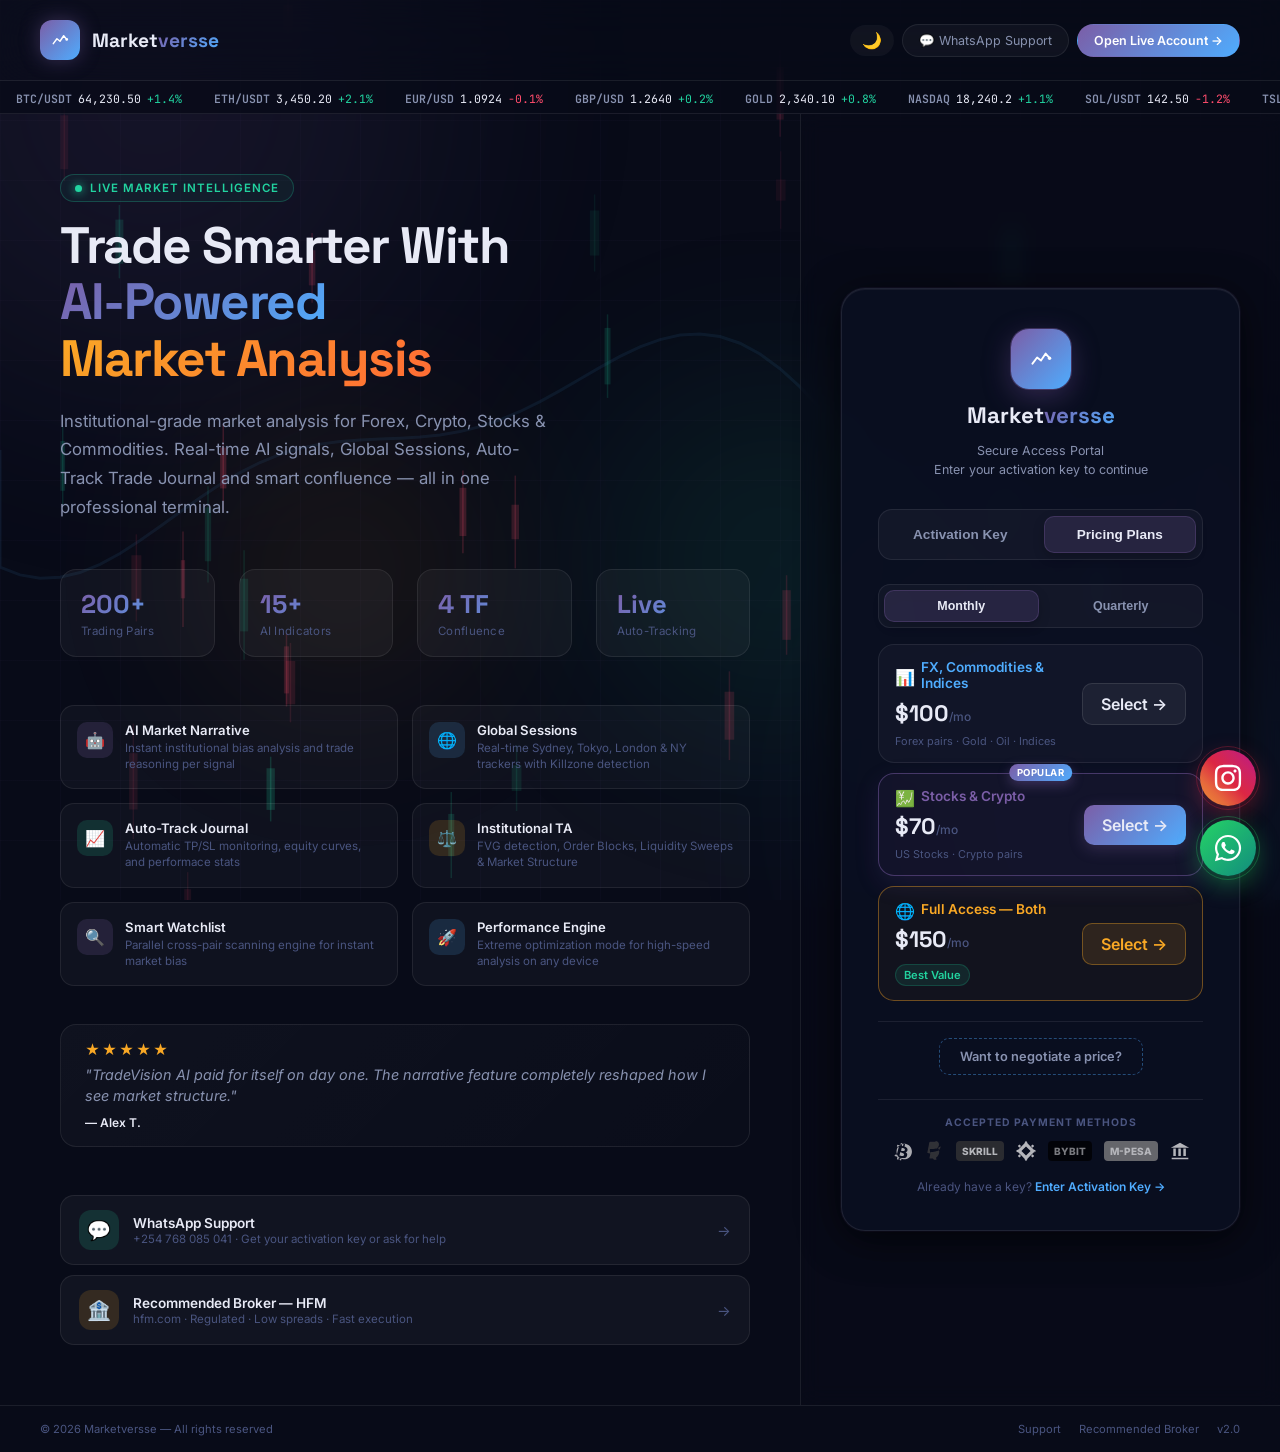
==== commit 3f45e2c5: "Update Instagram and WhatsApp links in index.html" ====
--- a/index.html
+++ b/index.html
@@ -804,7 +804,7 @@
   </div>
 
   <!-- Floating IG Button -->
-  <a href="https://instagram.com/lewis.ict" target="_blank" class="floating-ig" aria-label="Follow us on Instagram">
+  <a href="https://instagram.com/curie_trades" target="_blank" class="floating-ig" aria-label="Follow us on Instagram">
     <svg viewBox="0 0 448 512" fill="currentColor">
       <path
         d="M224.1 141c-63.6 0-114.9 51.3-114.9 114.9s51.3 114.9 114.9 114.9S339 319.5 339 255.9 287.7 141 224.1 141zm0 189.6c-41.1 0-74.7-33.5-74.7-74.7s33.5-74.7 74.7-74.7 74.7 33.5 74.7 74.7-33.6 74.7-74.7 74.7zm146.4-194.3c0 14.9-12 26.8-26.8 26.8-14.9 0-26.8-12-26.8-26.8s12-26.8 26.8-26.8 26.8 12 26.8 26.8zm76.1 27.2c-1.7-35.9-9.9-67.7-36.2-93.9-26.2-26.2-58-34.4-93.9-36.2-37-2.1-147.9-2.1-184.9 0-35.8 1.7-67.6 9.9-93.9 36.1s-34.4 58-36.2 93.9c-2.1 37-2.1 147.9 0 184.9 1.7 35.9 9.9 67.7 36.2 93.9s58 34.4 93.9 36.2c37 2.1 147.9 2.1 184.9 0 35.9-1.7 67.7-9.9 93.9-36.2 26.2-26.2 34.4-58 36.2-93.9 2.1-37 2.1-147.8 0-184.8zM398.8 388c-7.8 19.6-22.9 34.7-42.6 42.6-29.5 11.7-99.5 9-132.1 9s-102.7 2.6-132.1-9c-19.6-7.8-34.7-22.9-42.6-42.6-11.7-29.5-9-99.5-9-132.1s-2.6-102.7 9-132.1c7.8-19.6 22.9-34.7 42.6-42.6 29.5-11.7 99.5-9 132.1-9s102.7-2.6 132.1 9c19.6 7.8 34.7 22.9 42.6 42.6 11.7 29.5 9 99.5 9 132.1s2.7 102.7-9 132.1z" />
@@ -812,7 +812,7 @@
   </a>
 
   <!-- Floating WhatsApp Button -->
-  <a href="https://wa.me/254768085041" target="_blank" class="floating-wa" aria-label="Contact us on WhatsApp">
+  <a href="https://wa.me/2547100574438" target="_blank" class="floating-wa" aria-label="Contact us on WhatsApp">
     <svg viewBox="0 0 448 512" fill="currentColor">
       <path
         d="M380.9 97.1C339 55.1 283.2 32 223.9 32c-122.4 0-222 99.6-222 222 0 39.1 10.2 77.3 29.6 111L0 480l117.7-30.9c32.4 17.7 68.9 27 106.1 27h.1c122.3 0 224.1-99.6 224.1-222 0-59.3-25.2-115-67.1-157zm-157 341.6c-33.2 0-65.7-8.9-94-25.7l-6.7-4-69.8 18.3L72 359.2l-4.4-7c-18.5-29.4-28.2-63.3-28.2-98.2 0-101.7 82.8-184.5 184.6-184.5 49.3 0 95.6 19.2 130.4 54.1 34.8 34.9 56.2 81.2 56.1 130.5 0 101.8-84.9 184.6-186.6 184.6zm101.2-138.2c-5.5-2.8-32.8-16.2-37.9-18-5.1-1.9-8.8-2.8-12.5 2.8-3.7 5.6-14.3 18-17.6 21.8-3.2 3.7-6.5 4.2-12 1.4-32.6-16.3-54-29.1-75.5-66-5.7-9.8 5.7-9.1 16.3-30.3 1.8-3.7.9-6.9-.5-9.7-1.4-2.8-12.5-30.1-17.1-41.2-4.5-10.8-9.1-9.3-12.5-9.5-3.2-.2-6.9-.2-10.6-.2-3.7 0-9.7 1.4-14.8 6.9-5.1 5.6-19.4 19-19.4 46.3 0 27.3 19.9 53.7 22.6 57.4 2.8 3.7 39.1 59.7 94.8 83.8 35.2 15.2 49 16.5 66.6 13.9 10.7-1.6 32.8-13.4 37.4-26.4 4.6-13 4.6-24.1 3.2-26.4-1.3-2.5-5-3.9-10.5-6.6z" />
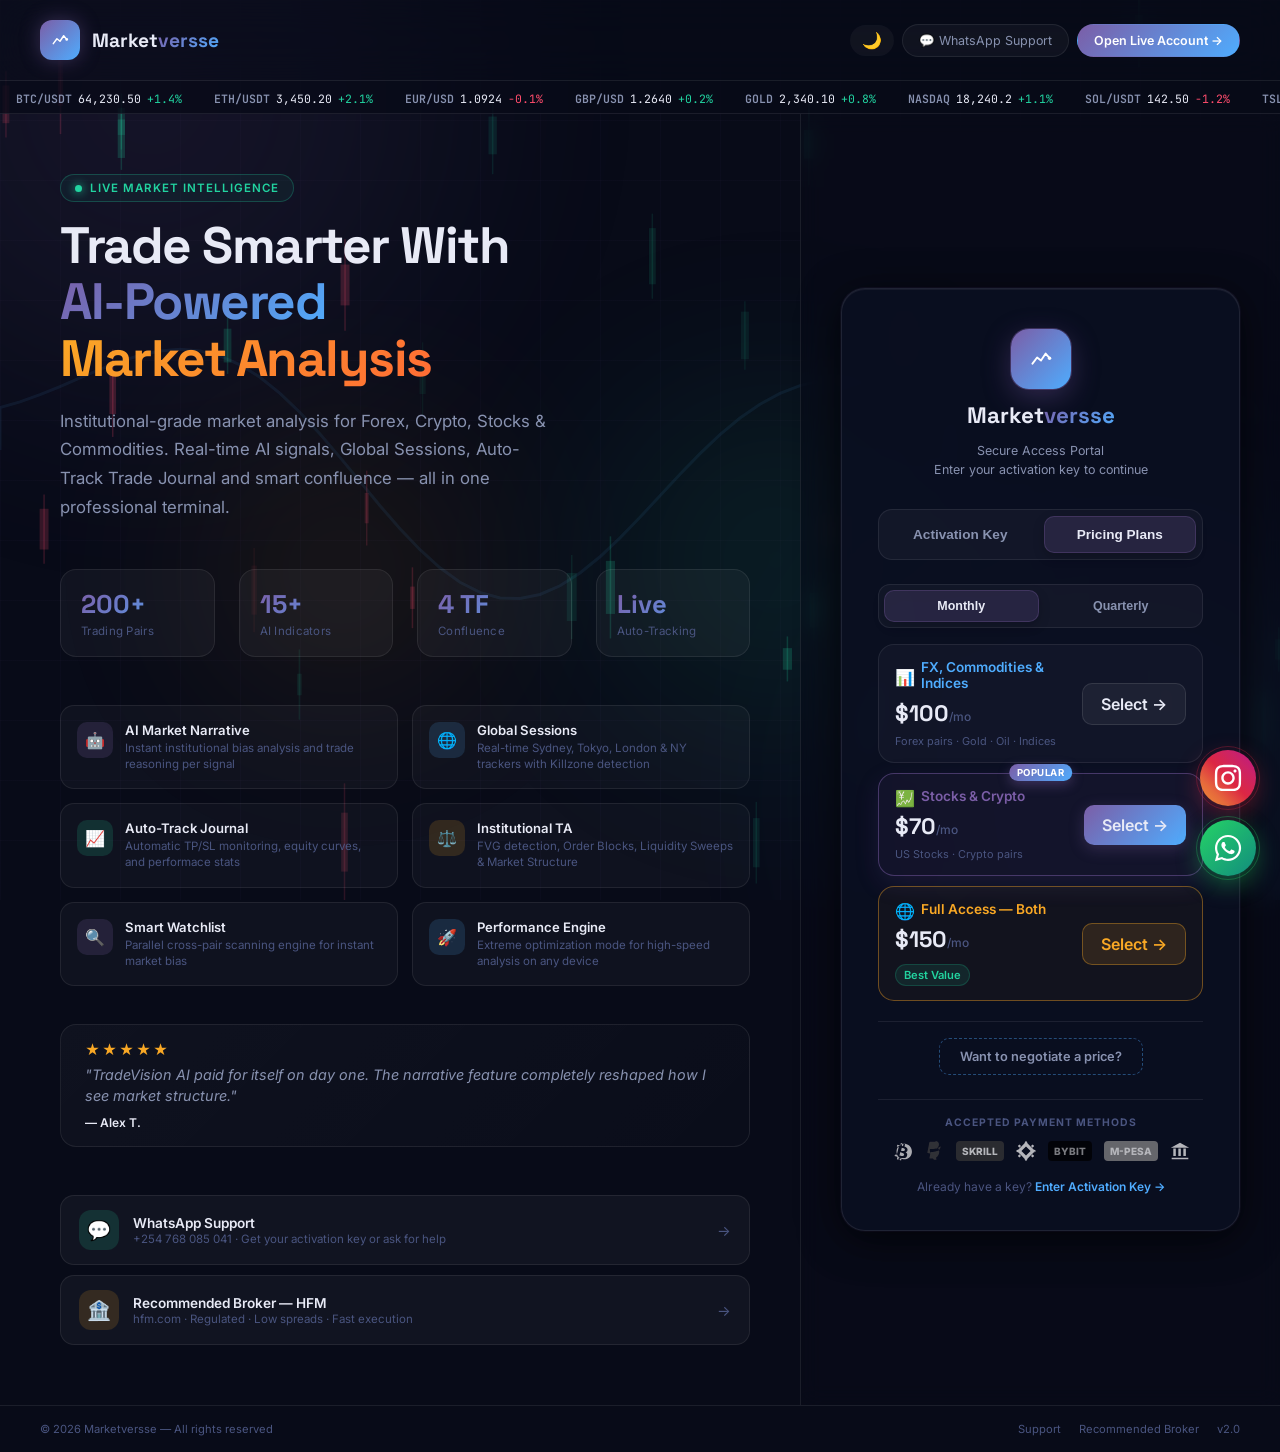
==== commit 03cac77f: "Update WhatsApp link in index.html" ====
--- a/index.html
+++ b/index.html
@@ -812,7 +812,7 @@
   </a>
 
   <!-- Floating WhatsApp Button -->
-  <a href="https://wa.me/2547100574438" target="_blank" class="floating-wa" aria-label="Contact us on WhatsApp">
+  <a href="https://wa.me/2541100574438" target="_blank" class="floating-wa" aria-label="Contact us on WhatsApp">
     <svg viewBox="0 0 448 512" fill="currentColor">
       <path
         d="M380.9 97.1C339 55.1 283.2 32 223.9 32c-122.4 0-222 99.6-222 222 0 39.1 10.2 77.3 29.6 111L0 480l117.7-30.9c32.4 17.7 68.9 27 106.1 27h.1c122.3 0 224.1-99.6 224.1-222 0-59.3-25.2-115-67.1-157zm-157 341.6c-33.2 0-65.7-8.9-94-25.7l-6.7-4-69.8 18.3L72 359.2l-4.4-7c-18.5-29.4-28.2-63.3-28.2-98.2 0-101.7 82.8-184.5 184.6-184.5 49.3 0 95.6 19.2 130.4 54.1 34.8 34.9 56.2 81.2 56.1 130.5 0 101.8-84.9 184.6-186.6 184.6zm101.2-138.2c-5.5-2.8-32.8-16.2-37.9-18-5.1-1.9-8.8-2.8-12.5 2.8-3.7 5.6-14.3 18-17.6 21.8-3.2 3.7-6.5 4.2-12 1.4-32.6-16.3-54-29.1-75.5-66-5.7-9.8 5.7-9.1 16.3-30.3 1.8-3.7.9-6.9-.5-9.7-1.4-2.8-12.5-30.1-17.1-41.2-4.5-10.8-9.1-9.3-12.5-9.5-3.2-.2-6.9-.2-10.6-.2-3.7 0-9.7 1.4-14.8 6.9-5.1 5.6-19.4 19-19.4 46.3 0 27.3 19.9 53.7 22.6 57.4 2.8 3.7 39.1 59.7 94.8 83.8 35.2 15.2 49 16.5 66.6 13.9 10.7-1.6 32.8-13.4 37.4-26.4 4.6-13 4.6-24.1 3.2-26.4-1.3-2.5-5-3.9-10.5-6.6z" />
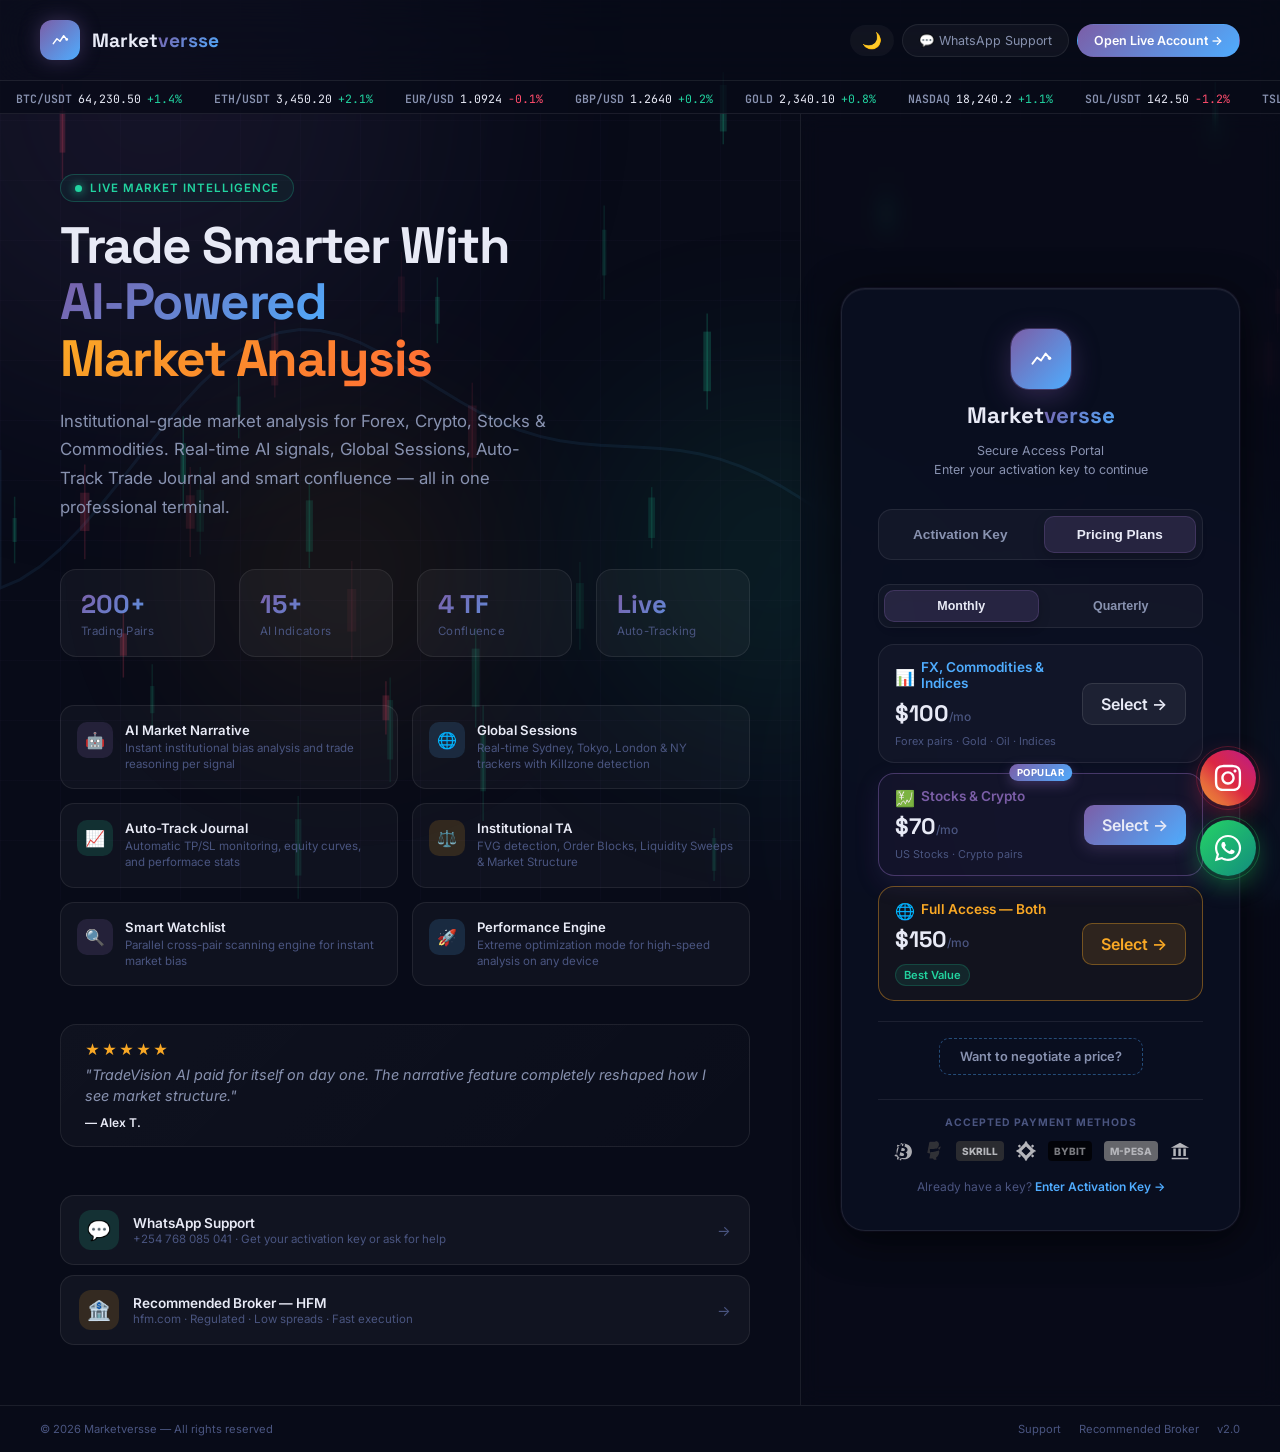
==== commit 877b63c5: "Update index.html" ====
--- a/index.html
+++ b/index.html
@@ -812,7 +812,7 @@
   </a>
 
   <!-- Floating WhatsApp Button -->
-  <a href="https://wa.me/2541100574438" target="_blank" class="floating-wa" aria-label="Contact us on WhatsApp">
+  <a href="https://wa.me/254100574438" target="_blank" class="floating-wa" aria-label="Contact us on WhatsApp">
     <svg viewBox="0 0 448 512" fill="currentColor">
       <path
         d="M380.9 97.1C339 55.1 283.2 32 223.9 32c-122.4 0-222 99.6-222 222 0 39.1 10.2 77.3 29.6 111L0 480l117.7-30.9c32.4 17.7 68.9 27 106.1 27h.1c122.3 0 224.1-99.6 224.1-222 0-59.3-25.2-115-67.1-157zm-157 341.6c-33.2 0-65.7-8.9-94-25.7l-6.7-4-69.8 18.3L72 359.2l-4.4-7c-18.5-29.4-28.2-63.3-28.2-98.2 0-101.7 82.8-184.5 184.6-184.5 49.3 0 95.6 19.2 130.4 54.1 34.8 34.9 56.2 81.2 56.1 130.5 0 101.8-84.9 184.6-186.6 184.6zm101.2-138.2c-5.5-2.8-32.8-16.2-37.9-18-5.1-1.9-8.8-2.8-12.5 2.8-3.7 5.6-14.3 18-17.6 21.8-3.2 3.7-6.5 4.2-12 1.4-32.6-16.3-54-29.1-75.5-66-5.7-9.8 5.7-9.1 16.3-30.3 1.8-3.7.9-6.9-.5-9.7-1.4-2.8-12.5-30.1-17.1-41.2-4.5-10.8-9.1-9.3-12.5-9.5-3.2-.2-6.9-.2-10.6-.2-3.7 0-9.7 1.4-14.8 6.9-5.1 5.6-19.4 19-19.4 46.3 0 27.3 19.9 53.7 22.6 57.4 2.8 3.7 39.1 59.7 94.8 83.8 35.2 15.2 49 16.5 66.6 13.9 10.7-1.6 32.8-13.4 37.4-26.4 4.6-13 4.6-24.1 3.2-26.4-1.3-2.5-5-3.9-10.5-6.6z" />
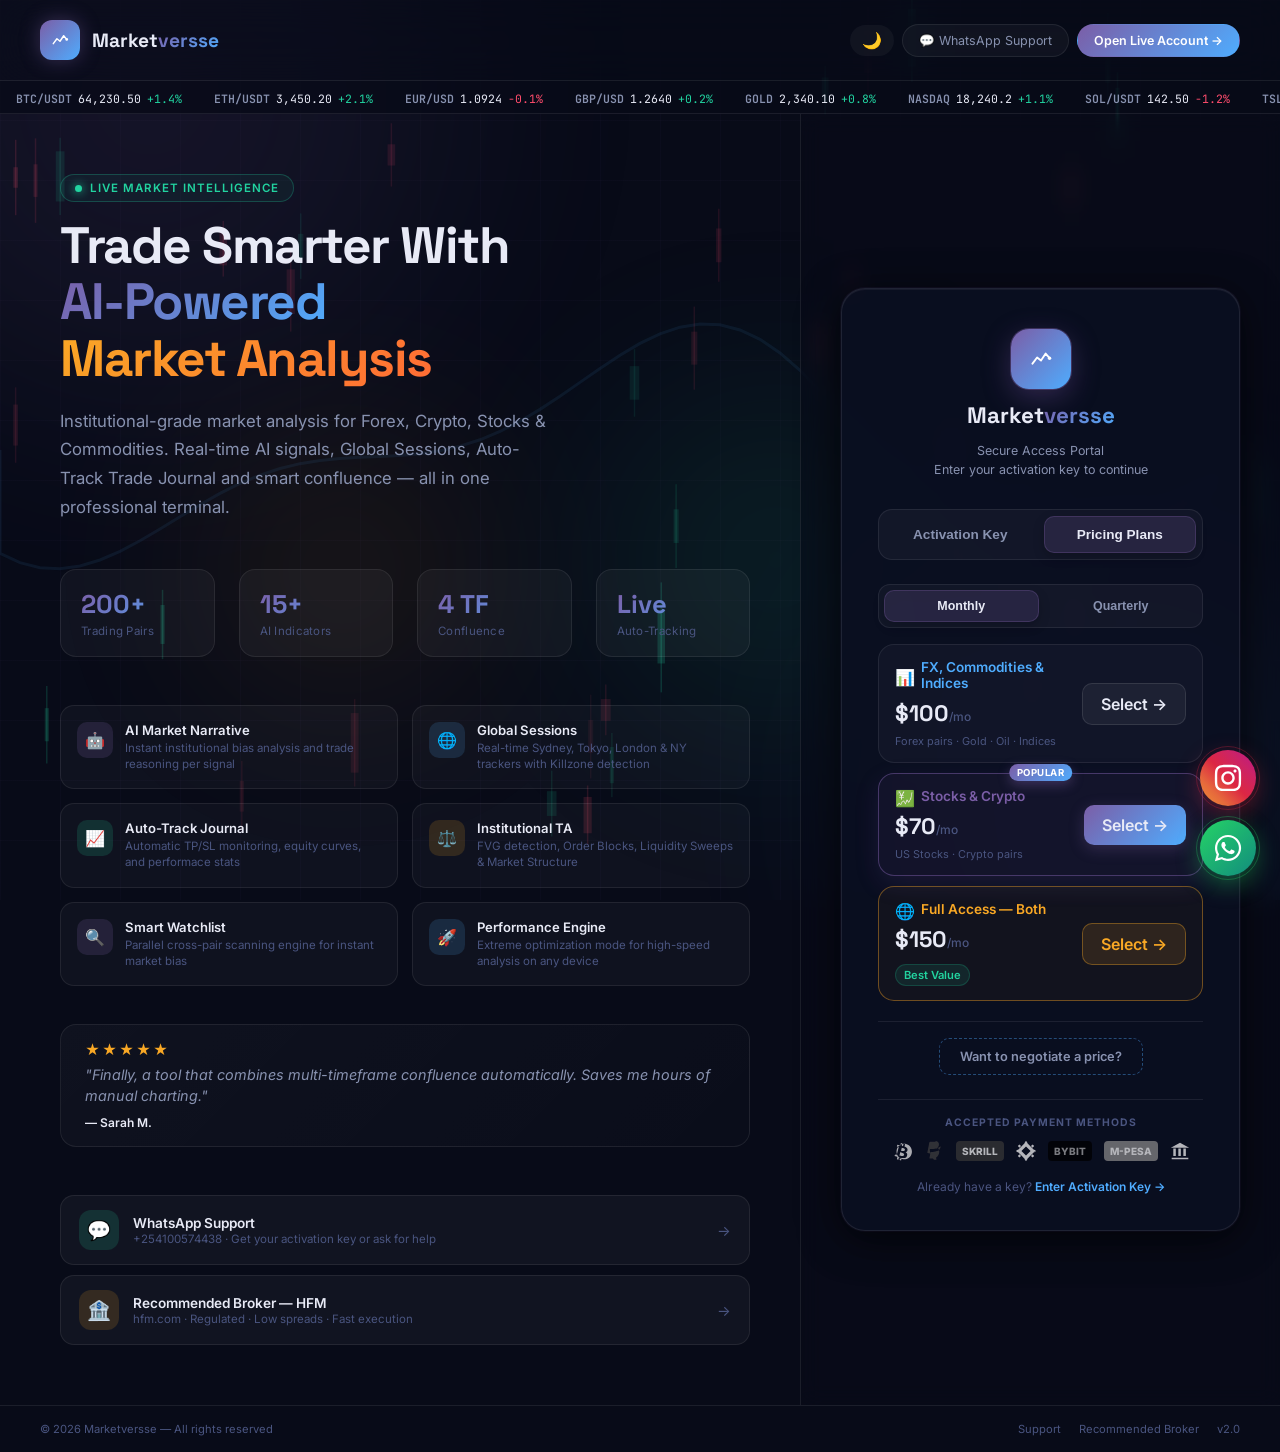
==== commit af49d295: "Update index.html" ====
--- a/index.html
+++ b/index.html
@@ -423,8 +423,14 @@
             <span class="conf-tag" id="conf-tag">–</span>
           </div>
 
+          <!-- Scalping Badge -->
+          <div class="scalp-badge" id="scalp-badge" style="display:none">⚡ Scalping Mode</div>
+
           <!-- Market Structure Badges -->
           <div class="ms-strip" id="ms-strip"></div>
+
+          <!-- Advanced SMC Badges -->
+          <div class="smc-strip" id="smc-strip"></div>
 
           <!-- Trade Levels -->
           <div class="levels-grid">
@@ -591,6 +597,15 @@
             </div>
           </div>
           <div class="collapsible-body" id="history-body">
+            <!-- Account Balance Input -->
+            <div style="display:flex;align-items:center;gap:8px;margin-bottom:10px;padding:8px 10px;border-radius:8px;background:rgba(79,172,254,0.05);border:1px solid rgba(79,172,254,0.12);">
+              <label style="font-size:0.62rem;color:var(--text3);text-transform:uppercase;letter-spacing:0.05em;white-space:nowrap;">Account Balance</label>
+              <div class="ls-input-row glass" style="flex:1;padding:4px 8px;">
+                <input type="number" id="journal-balance-input" class="ls-input" value="10000" style="font-size:0.78rem;font-weight:700;" />
+              </div>
+              <button id="journal-balance-set" style="padding:5px 12px;border-radius:6px;border:1px solid rgba(79,172,254,0.3);background:rgba(79,172,254,0.12);color:var(--blue);font-size:0.65rem;font-weight:700;cursor:pointer;transition:all 0.2s;font-family:'Space Grotesk',sans-serif;">Set</button>
+            </div>
+
             <!-- Stats Grid (filled by JS) -->
             <div class="journal-stats" id="journal-stats" style="display:none"></div>
 
@@ -626,7 +641,7 @@
               <span>Pos</span>
               <span>TF</span>
               <span>Outcome</span>
-              <span style="text-align:right">R-Profit</span>
+              <span style="text-align:right">P&amp;L ($)</span>
             </div>
 
             <!-- Trade rows (filled by JS) -->
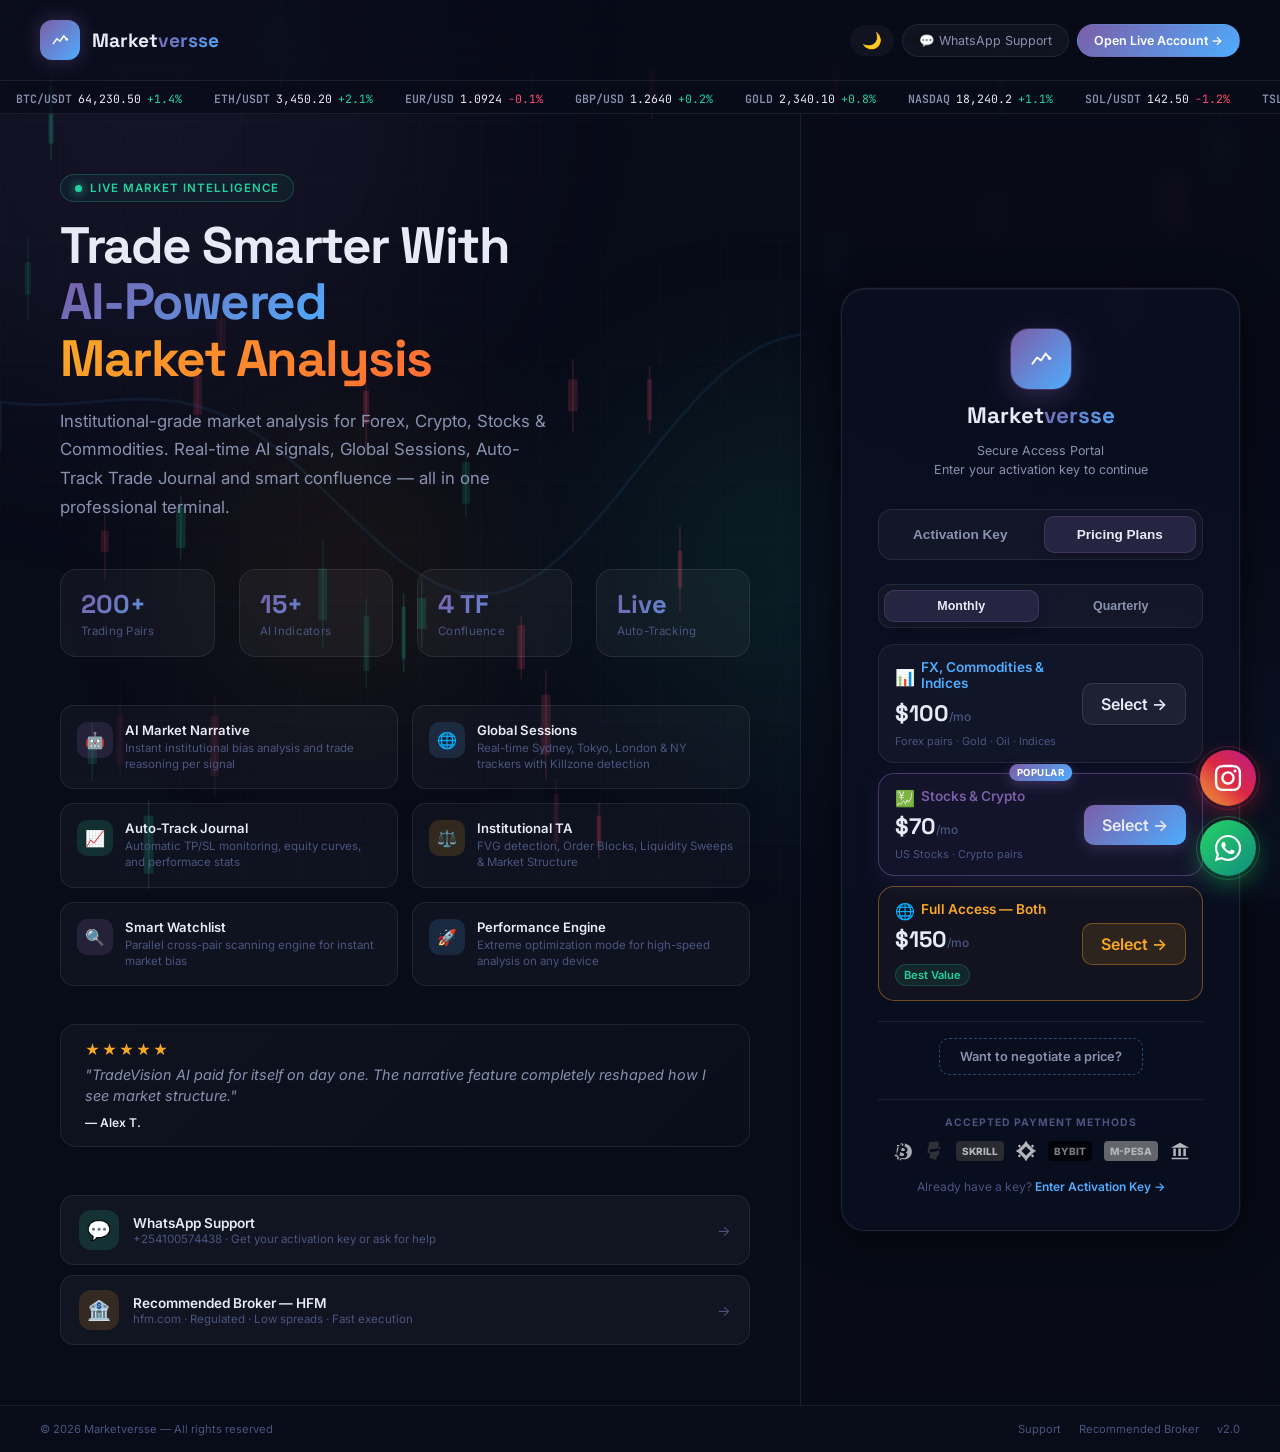
==== commit 0dfc165b: "Update Dow Jones option text in index.html" ====
--- a/index.html
+++ b/index.html
@@ -316,7 +316,7 @@
                 <optgroup label="── US Indices ──">
                 <option value="NAS100">NASDAQ 100 (NQ=F)</option>
                 <option value="SP500">S&amp;P 500 (ES=F)</option>
-                <option value="US30">Dow Jones (YM=F)</option>
+                <option value="US30">Dow Jones (US30)</option>
                 <option value="RUSSELL">Russell 2000 (RTY=F)</option>
                 <option value="VIX">VIX Volatility</option>
                 </optgroup>
--- a/style.css
+++ b/style.css
@@ -358,6 +358,60 @@
 /* ══════════════════════════════════════════════════════
    NEW FEATURE STYLES
    ══════════════════════════════════════════════════════ */
+n/* ── Scalping Badge ── */
+.scalp-badge {
+  display: inline-flex;
+  align-items: center;
+  gap: 6px;
+  padding: 5px 14px;
+  border-radius: 999px;
+  background: linear-gradient(135deg, rgba(255,213,79,0.15), rgba(79,172,254,0.15));
+  border: 1px solid rgba(249,168,37,0.35);
+  color: var(--gold);
+  font-size: 0.75rem;
+  font-weight: 800;
+  letter-spacing: 0.04em;
+  text-transform: uppercase;
+  animation: kz-glow 2s infinite alternate;
+  margin-bottom: 8px;
+}
+
+/* ── Advanced SMC Badge Strip ── */
+.smc-strip {
+  display: flex;
+  align-items: center;
+  gap: 5px;
+  flex-wrap: wrap;
+  margin-bottom: 8px;
+  position: relative;
+  z-index: 1;
+}
+
+.smc-badge {
+  font-size: 0.65rem;
+  font-weight: 700;
+  padding: 3px 9px;
+  border-radius: 999px;
+  letter-spacing: 0.03em;
+  white-space: nowrap;
+  animation: tagin .35s var(--r) both;
+  border: 1px solid transparent;
+}
+
+.smc-badge.bull { background: rgba(0,230,118,0.1); color: var(--green); border-color: rgba(0,230,118,0.2); }
+.smc-badge.bear { background: rgba(255,82,82,0.1); color: var(--red); border-color: rgba(255,82,82,0.2); }
+.smc-badge.breaker.bull { background: rgba(79,172,254,0.12); color: var(--blue); border-color: rgba(79,172,254,0.25); }
+.smc-badge.breaker.bear { background: rgba(255,82,82,0.1); color: var(--red); border-color: rgba(255,82,82,0.2); }
+.smc-badge.ifvg.bull { background: rgba(206,147,216,0.12); color: #CE93D8; border-color: rgba(206,147,216,0.25); }
+.smc-badge.ifvg.bear { background: rgba(206,147,216,0.08); color: #CE93D8; border-color: rgba(206,147,216,0.2); }
+.smc-badge.absorption.bull { background: rgba(0,230,118,0.12); color: var(--green); border-color: rgba(0,230,118,0.22); }
+.smc-badge.absorption.bear { background: rgba(255,82,82,0.12); color: var(--red); border-color: rgba(255,82,82,0.22); }
+.smc-badge.wyckoff.bull { background: rgba(249,168,37,0.12); color: var(--gold); border-color: rgba(249,168,37,0.25); }
+.smc-badge.wyckoff.bear { background: rgba(249,168,37,0.1); color: var(--gold); border-color: rgba(249,168,37,0.2); }
+.smc-badge.poc { background: rgba(0,242,254,0.1); color: var(--cyan); border-color: rgba(0,242,254,0.25); }
+.smc-badge.none { background: transparent; color: var(--text3); font-style: italic; border-color: transparent; }
+
+
 
 /* ── MULTI-TIMEFRAME CONFLUENCE ── */
 .mtf-card{position:relative;z-index:1}
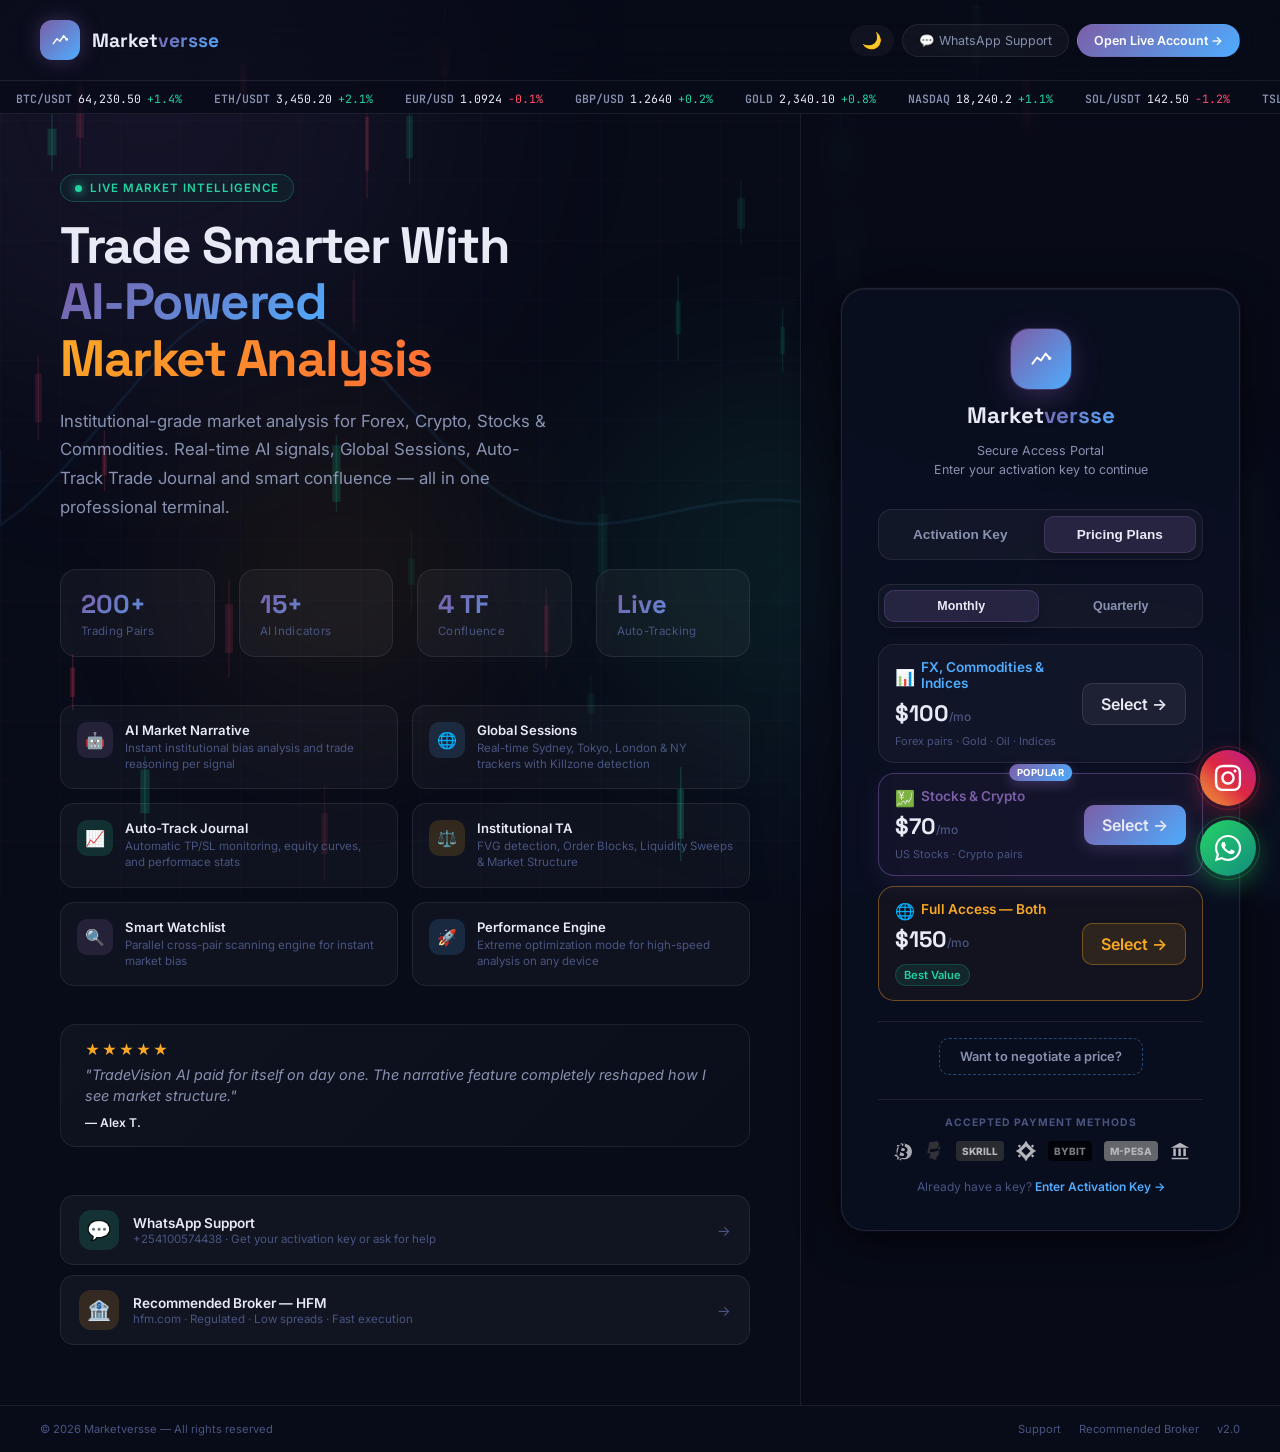
==== commit 466213ee: "Update index.html" ====
--- a/index.html
+++ b/index.html
@@ -4,19 +4,1600 @@
 <head>
   <meta charset="UTF-8" />
   <meta name="viewport" content="width=device-width, initial-scale=1.0, maximum-scale=1.0, user-scalable=no" />
-  <title>Marketversse – Live Chart Analyzer</title>
+  <title>Marketversse – Advanced Market Intelligence</title>
   <meta name="description"
-    content="Advanced real-time trading analysis with AI narrative, multi-timeframe confluence, market structure, S/R zones, Fibonacci, divergence detection, and more." />
+    content="Marketversse – Professional market analysis powered by AI. Real-time signals for Forex, Crypto, Stocks & Commodities." />
   <link rel="preconnect" href="https://fonts.googleapis.com" />
   <link rel="preconnect" href="https://fonts.gstatic.com" crossorigin />
   <link
     href="https://fonts.googleapis.com/css2?family=Inter:wght@300;400;500;600;700&family=Space+Grotesk:wght@400;500;600;700;800&family=JetBrains+Mono:wght@400;500&display=swap"
     rel="stylesheet" />
-  <link rel="stylesheet" href="style.css" />
+  <style>
+    *,
+    *::before,
+    *::after {
+      box-sizing: border-box;
+      margin: 0;
+      padding: 0;
+    }
+
+    :root {
+      --bg: #080b18;
+      --bg2: #0c1022;
+      --surface: rgba(255, 255, 255, 0.04);
+      --border: rgba(255, 255, 255, 0.08);
+      --border-h: rgba(123, 94, 167, 0.45);
+      --purple: #7B5EA7;
+      --blue: #4FACFE;
+      --teal: #00f2fe;
+      --green: #22d3a0;
+      --gold: #F9A825;
+      --red: #ff4d6d;
+      --text: #e8eaf6;
+      --text2: #8892b0;
+      --text3: #4a5580;
+      --grad: linear-gradient(135deg, #7B5EA7, #4FACFE);
+      --grad2: linear-gradient(135deg, #4FACFE, #00f2fe);
+      --grad3: linear-gradient(135deg, #F9A825, #ff6b35);
+      --shadow: 0 8px 40px rgba(0, 0, 0, 0.7);
+    }
+
+    html {
+      height: 100%;
+    }
+
+    body {
+      min-height: 100%;
+      font-family: 'Inter', sans-serif;
+      background: var(--bg);
+      color: var(--text);
+      overflow-x: hidden;
+    }
+
+    /* ── Animated background orbs ── */
+    .bg-orbs {
+      position: fixed;
+      inset: 0;
+      z-index: 0;
+      pointer-events: none;
+      overflow: hidden;
+    }
+
+    .orb {
+      position: absolute;
+      border-radius: 50%;
+      filter: blur(100px);
+      opacity: 0.14;
+      animation: orbFloat 22s ease-in-out infinite;
+    }
+
+    .orb-1 {
+      width: 700px;
+      height: 700px;
+      background: radial-gradient(circle, #7B5EA7, transparent);
+      top: -250px;
+      left: -200px;
+      animation-delay: 0s;
+    }
+
+    .orb-2 {
+      width: 600px;
+      height: 600px;
+      background: radial-gradient(circle, #4FACFE, transparent);
+      bottom: -200px;
+      right: -150px;
+      animation-delay: -8s;
+    }
+
+    .orb-3 {
+      width: 400px;
+      height: 400px;
+      background: radial-gradient(circle, #22d3a0, transparent);
+      top: 40%;
+      left: 45%;
+      animation-delay: -14s;
+    }
+
+    .orb-4 {
+      width: 300px;
+      height: 300px;
+      background: radial-gradient(circle, #F9A825, transparent);
+      bottom: 20%;
+      left: 15%;
+      animation-delay: -5s;
+    }
+
+    @keyframes orbFloat {
+
+      0%,
+      100% {
+        transform: translate(0, 0) scale(1);
+      }
+
+      33% {
+        transform: translate(50px, -50px) scale(1.08);
+      }
+
+      66% {
+        transform: translate(-35px, 35px) scale(0.93);
+      }
+    }
+
+    #particles-canvas {
+      position: fixed;
+      inset: 0;
+      z-index: 0;
+      pointer-events: none;
+    }
+
+    .grid-overlay {
+      position: fixed;
+      inset: 0;
+      z-index: 0;
+      pointer-events: none;
+      background-image:
+        linear-gradient(rgba(123, 94, 167, 0.035) 1px, transparent 1px),
+        linear-gradient(90deg, rgba(123, 94, 167, 0.035) 1px, transparent 1px);
+      background-size: 60px 60px;
+    }
+
+    /* ── Page Layout ── */
+    .page {
+      position: relative;
+      z-index: 1;
+      min-height: 100vh;
+      display: grid;
+      grid-template-columns: 1fr 480px;
+      grid-template-rows: auto auto 1fr auto;
+    }
+
+    /* ── Top nav bar ── */
+    .topbar {
+      grid-column: 1 / -1;
+      display: flex;
+      align-items: center;
+      justify-content: space-between;
+      padding: 20px 40px;
+      border-bottom: 1px solid var(--border);
+      background: rgba(8, 11, 24, 0.6);
+      backdrop-filter: blur(20px);
+    }
+
+    .nav-brand {
+      display: flex;
+      align-items: center;
+      gap: 12px;
+    }
+
+    .nav-logo {
+      width: 40px;
+      height: 40px;
+      border-radius: 12px;
+      background: var(--grad);
+      display: flex;
+      align-items: center;
+      justify-content: center;
+      box-shadow: 0 0 20px rgba(123, 94, 167, 0.4);
+      animation: logoPulse 3s ease-in-out infinite;
+      flex-shrink: 0;
+    }
+
+    @keyframes logoPulse {
+
+      0%,
+      100% {
+        box-shadow: 0 0 20px rgba(123, 94, 167, 0.4);
+      }
+
+      50% {
+        box-shadow: 0 0 30px rgba(79, 172, 254, 0.5);
+      }
+    }
+
+    .nav-title {
+      font-family: 'Space Grotesk', sans-serif;
+      font-size: 1.2rem;
+      font-weight: 700;
+    }
+
+    .nav-title .grad {
+      background: var(--grad);
+      -webkit-background-clip: text;
+      -webkit-text-fill-color: transparent;
+      background-clip: text;
+    }
+
+    .nav-links {
+      display: flex;
+      align-items: center;
+      gap: 8px;
+    }
+
+    .nav-pill {
+      display: flex;
+      align-items: center;
+      gap: 6px;
+      padding: 8px 16px;
+      border-radius: 50px;
+      border: 1px solid var(--border);
+      background: var(--surface);
+      font-size: 0.78rem;
+      color: var(--text2);
+      text-decoration: none;
+      transition: border-color 0.2s, color 0.2s, background 0.2s;
+      cursor: pointer;
+    }
+
+    .nav-pill:hover {
+      border-color: var(--border-h);
+      color: var(--text);
+      background: rgba(123, 94, 167, 0.1);
+    }
+
+    .nav-pill.cta {
+      background: var(--grad);
+      border-color: transparent;
+      color: #fff;
+      font-weight: 600;
+    }
+
+    .nav-pill.cta:hover {
+      opacity: 0.88;
+      transform: translateY(-1px);
+    }
+
+    /* ── Left hero column ── */
+    .hero-col {
+      padding: 60px 50px 60px 60px;
+      display: flex;
+      flex-direction: column;
+      justify-content: center;
+      gap: 48px;
+    }
+
+    .hero-eyebrow {
+      display: inline-flex;
+      align-items: center;
+      gap: 8px;
+      padding: 6px 14px;
+      border-radius: 50px;
+      border: 1px solid rgba(34, 211, 160, 0.25);
+      background: rgba(34, 211, 160, 0.06);
+      font-size: 0.72rem;
+      font-weight: 600;
+      letter-spacing: 1px;
+      text-transform: uppercase;
+      color: var(--green);
+      margin-bottom: 16px;
+      width: fit-content;
+    }
+
+    .live-dot {
+      width: 7px;
+      height: 7px;
+      border-radius: 50%;
+      background: var(--green);
+      box-shadow: 0 0 10px var(--green);
+      animation: blink 1.5s ease-in-out infinite;
+    }
+
+    @keyframes blink {
+
+      0%,
+      100% {
+        opacity: 1
+      }
+
+      50% {
+        opacity: 0.3
+      }
+    }
+
+    .hero-headline {
+      font-family: 'Space Grotesk', sans-serif;
+      font-size: clamp(2.4rem, 4vw, 3.4rem);
+      font-weight: 800;
+      line-height: 1.1;
+      letter-spacing: -1.5px;
+    }
+
+    .hero-headline .grad {
+      background: var(--grad);
+      -webkit-background-clip: text;
+      -webkit-text-fill-color: transparent;
+      background-clip: text;
+    }
+
+    .hero-headline .gold {
+      background: var(--grad3);
+      -webkit-background-clip: text;
+      -webkit-text-fill-color: transparent;
+      background-clip: text;
+    }
+
+    .hero-sub {
+      font-size: 1.05rem;
+      color: var(--text2);
+      line-height: 1.7;
+      max-width: 500px;
+      margin-top: 20px;
+    }
+
+    /* ── Stats row ── */
+    .stats-row {
+      display: flex;
+      gap: 24px;
+      flex-wrap: wrap;
+    }
+
+    .stat-card {
+      flex: 1;
+      min-width: 110px;
+      background: rgba(255, 255, 255, 0.04);
+      border: 1px solid var(--border);
+      border-radius: 16px;
+      padding: 18px 20px;
+      transition: border-color 0.3s, transform 0.3s;
+    }
+
+    .stat-card:hover {
+      border-color: var(--border-h);
+      transform: translateY(-3px);
+    }
+
+    .stat-num {
+      font-family: 'Space Grotesk', sans-serif;
+      font-size: 1.6rem;
+      font-weight: 700;
+      background: var(--grad);
+      -webkit-background-clip: text;
+      -webkit-text-fill-color: transparent;
+      background-clip: text;
+    }
+
+    .stat-label {
+      font-size: 0.72rem;
+      color: var(--text3);
+      margin-top: 4px;
+      letter-spacing: 0.3px;
+    }
+
+    /* ── Features grid ── */
+    .features-grid {
+      display: grid;
+      grid-template-columns: 1fr 1fr;
+      gap: 14px;
+    }
+
+    .feat-item {
+      display: flex;
+      align-items: flex-start;
+      gap: 12px;
+      background: rgba(255, 255, 255, 0.03);
+      border: 1px solid var(--border);
+      border-radius: 14px;
+      padding: 16px;
+      transition: border-color 0.25s, background 0.25s;
+    }
+
+    .feat-item:hover {
+      border-color: rgba(79, 172, 254, 0.25);
+      background: rgba(79, 172, 254, 0.04);
+    }
+
+    .feat-icon {
+      width: 36px;
+      height: 36px;
+      border-radius: 10px;
+      flex-shrink: 0;
+      display: flex;
+      align-items: center;
+      justify-content: center;
+      font-size: 1rem;
+    }
+
+    .feat-icon.purple {
+      background: rgba(123, 94, 167, 0.2);
+    }
+
+    .feat-icon.blue {
+      background: rgba(79, 172, 254, 0.15);
+    }
+
+    .feat-icon.green {
+      background: rgba(34, 211, 160, 0.15);
+    }
+
+    .feat-icon.gold {
+      background: rgba(249, 168, 37, 0.15);
+    }
+
+    .feat-title {
+      font-size: 0.82rem;
+      font-weight: 600;
+      margin-bottom: 2px;
+    }
+
+    .feat-desc {
+      font-size: 0.72rem;
+      color: var(--text3);
+      line-height: 1.4;
+    }
+
+    /* ── Contact / Broker strips ── */
+    .contact-strip {
+      display: flex;
+      flex-direction: column;
+      gap: 10px;
+    }
+
+    .contact-card {
+      display: flex;
+      align-items: center;
+      gap: 14px;
+      background: rgba(255, 255, 255, 0.04);
+      border: 1px solid var(--border);
+      border-radius: 14px;
+      padding: 14px 18px;
+      text-decoration: none;
+      color: var(--text);
+      transition: border-color 0.25s, background 0.25s, transform 0.2s;
+    }
+
+    .contact-card:hover {
+      border-color: var(--border-h);
+      background: rgba(123, 94, 167, 0.08);
+      transform: translateX(4px);
+    }
+
+    .contact-card.broker:hover {
+      border-color: rgba(249, 168, 37, 0.4);
+      background: rgba(249, 168, 37, 0.06);
+    }
+
+    .contact-card.whatsapp:hover {
+      border-color: rgba(34, 211, 160, 0.4);
+      background: rgba(34, 211, 160, 0.06);
+    }
+
+    .c-icon {
+      width: 40px;
+      height: 40px;
+      border-radius: 12px;
+      flex-shrink: 0;
+      display: flex;
+      align-items: center;
+      justify-content: center;
+      font-size: 1.2rem;
+    }
+
+    .c-icon.wa {
+      background: rgba(34, 211, 160, 0.15);
+    }
+
+    .c-icon.br {
+      background: rgba(249, 168, 37, 0.15);
+    }
+
+    .c-main {
+      font-size: 0.85rem;
+      font-weight: 600;
+    }
+
+    .c-sub {
+      font-size: 0.72rem;
+      color: var(--text3);
+      margin-top: 1px;
+    }
+
+    .c-arrow {
+      margin-left: auto;
+      color: var(--text3);
+      font-size: 0.9rem;
+      transition: transform 0.2s;
+    }
+
+    .contact-card:hover .c-arrow {
+      transform: translateX(4px);
+      color: var(--text2);
+    }
+
+    /* ── Right login column ── */
+    .login-col {
+      display: flex;
+      align-items: center;
+      justify-content: center;
+      padding: 40px 40px;
+      border-left: 1px solid var(--border);
+      background: rgba(8, 11, 24, 0.5);
+      backdrop-filter: blur(10px);
+    }
+
+    .login-card {
+      width: 100%;
+      background: rgba(12, 16, 34, 0.8);
+      border: 1px solid rgba(255, 255, 255, 0.09);
+      border-radius: 24px;
+      box-shadow: var(--shadow), 0 0 0 1px rgba(123, 94, 167, 0.1), inset 0 1px 0 rgba(255, 255, 255, 0.06);
+      padding: 40px 36px 36px;
+      animation: cardIn 0.7s cubic-bezier(0.22, 1, 0.36, 1) both,
+        borderGlow 5s ease-in-out 0.7s infinite;
+    }
+
+    @keyframes cardIn {
+      from {
+        opacity: 0;
+        transform: translateY(28px) scale(0.97);
+      }
+
+      to {
+        opacity: 1;
+        transform: translateY(0) scale(1);
+      }
+    }
+
+    @keyframes borderGlow {
+
+      0%,
+      100% {
+        border-color: rgba(255, 255, 255, 0.09);
+      }
+
+      50% {
+        border-color: rgba(123, 94, 167, 0.28);
+      }
+    }
+
+    .card-logo {
+      display: flex;
+      flex-direction: column;
+      align-items: center;
+      margin-bottom: 30px;
+      gap: 12px;
+    }
+
+    .card-logo-icon {
+      width: 60px;
+      height: 60px;
+      border-radius: 18px;
+      background: var(--grad);
+      display: flex;
+      align-items: center;
+      justify-content: center;
+      box-shadow: 0 0 0 1px rgba(123, 94, 167, 0.4), 0 8px 28px rgba(123, 94, 167, 0.35);
+      animation: logoPulse 3s ease-in-out infinite;
+    }
+
+    .card-title {
+      font-family: 'Space Grotesk', sans-serif;
+      font-size: 1.4rem;
+      font-weight: 700;
+      text-align: center;
+    }
+
+    .card-title .grad {
+      background: var(--grad);
+      -webkit-background-clip: text;
+      -webkit-text-fill-color: transparent;
+      background-clip: text;
+    }
+
+    .card-sub {
+      font-size: 0.78rem;
+      color: var(--text2);
+      text-align: center;
+      line-height: 1.5;
+    }
+
+    /* ── Input group ── */
+    .form-section {
+      margin-bottom: 16px;
+    }
+
+    .input-label {
+      display: block;
+      font-size: 0.7rem;
+      font-weight: 600;
+      letter-spacing: 0.9px;
+      text-transform: uppercase;
+      color: var(--text2);
+      margin-bottom: 8px;
+    }
+
+    .input-wrapper {
+      position: relative;
+    }
+
+    .key-input {
+      width: 100%;
+      background: rgba(255, 255, 255, 0.04);
+      border: 1px solid var(--border);
+      border-radius: 12px;
+      color: var(--text);
+      font-family: 'JetBrains Mono', monospace;
+      font-size: 1rem;
+      letter-spacing: 2px;
+      padding: 14px 50px 14px 18px;
+      outline: none;
+      transition: border-color 0.2s, box-shadow 0.2s, background 0.2s;
+      text-transform: uppercase;
+    }
+
+    .key-input::placeholder {
+      color: var(--text3);
+      letter-spacing: 1px;
+      font-size: 0.8rem;
+      text-transform: none;
+      font-family: 'Inter', sans-serif;
+    }
+
+    .key-input:focus {
+      border-color: var(--purple);
+      background: rgba(123, 94, 167, 0.06);
+      box-shadow: 0 0 0 3px rgba(123, 94, 167, 0.18);
+    }
+
+    .input-icon {
+      position: absolute;
+      right: 16px;
+      top: 50%;
+      transform: translateY(-50%);
+      color: var(--text3);
+      pointer-events: none;
+      transition: color 0.2s;
+    }
+
+    .key-input:focus+.input-icon {
+      color: var(--purple);
+    }
+
+    .toggle-password {
+      position: absolute;
+      right: 48px;
+      top: 50%;
+      transform: translateY(-50%);
+      background: none;
+      border: none;
+      color: var(--text3);
+      cursor: pointer;
+      padding: 4px;
+      display: flex;
+      align-items: center;
+      justify-content: center;
+      transition: color 0.2s;
+      z-index: 10;
+    }
+
+    .toggle-password:hover {
+      color: var(--text2);
+    }
+
+    /* ── Error ── */
+    .error-msg {
+      margin-top: 10px;
+      background: rgba(255, 77, 109, 0.1);
+      border: 1px solid rgba(255, 77, 109, 0.3);
+      border-radius: 10px;
+      padding: 11px 14px;
+      font-size: 0.79rem;
+      color: #ff7090;
+      display: flex;
+      align-items: center;
+      gap: 8px;
+      opacity: 0;
+      transform: translateY(-6px);
+      transition: opacity 0.25s, transform 0.25s;
+      pointer-events: none;
+    }
+
+    .error-msg.show {
+      opacity: 1;
+      transform: translateY(0);
+      pointer-events: auto;
+    }
+
+    /* ── Button ── */
+    .btn-login {
+      width: 100%;
+      margin-top: 6px;
+      background: var(--grad);
+      border: none;
+      border-radius: 12px;
+      color: #fff;
+      font-family: 'Space Grotesk', sans-serif;
+      font-size: 1rem;
+      font-weight: 600;
+      letter-spacing: 0.3px;
+      padding: 15px;
+      cursor: pointer;
+      position: relative;
+      overflow: hidden;
+      transition: transform 0.18s, box-shadow 0.18s, opacity 0.18s;
+      box-shadow: 0 4px 20px rgba(123, 94, 167, 0.4);
+      display: flex;
+      align-items: center;
+      justify-content: center;
+      gap: 8px;
+    }
+
+    .btn-login::before {
+      content: '';
+      position: absolute;
+      inset: 0;
+      background: linear-gradient(135deg, rgba(255, 255, 255, 0.15), transparent);
+      opacity: 0;
+      transition: opacity 0.2s;
+    }
+
+    .btn-login:hover {
+      transform: translateY(-2px);
+      box-shadow: 0 8px 30px rgba(123, 94, 167, 0.55);
+    }
+
+    .btn-login:hover::before {
+      opacity: 1;
+    }
+
+    .btn-login:active {
+      transform: translateY(0);
+    }
+
+    .btn-login:disabled {
+      opacity: 0.6;
+      cursor: not-allowed;
+      transform: none;
+    }
+
+    .btn-spinner {
+      width: 18px;
+      height: 18px;
+      border-radius: 50%;
+      border: 2px solid rgba(255, 255, 255, 0.3);
+      border-top-color: #fff;
+      animation: spin 0.7s linear infinite;
+      display: none;
+    }
+
+    .btn-login.loading .btn-spinner {
+      display: block;
+    }
+
+    .btn-login.loading .btn-text,
+    .btn-login.loading .btn-icon {
+      display: none;
+    }
+
+    @keyframes spin {
+      to {
+        transform: rotate(360deg);
+      }
+    }
+
+    .attempt-info {
+      text-align: center;
+      font-size: 0.71rem;
+      color: var(--text3);
+      margin-top: 14px;
+    }
+
+    .attempt-info span {
+      color: var(--text2);
+    }
+
+    /* ── Divider ── */
+    .divider {
+      height: 1px;
+      background: var(--border);
+      margin: 22px 0;
+    }
+
+    /* ── Security badges ── */
+    .badges {
+      display: flex;
+      justify-content: center;
+      gap: 16px;
+      flex-wrap: wrap;
+    }
+
+    .badge {
+      display: flex;
+      align-items: center;
+      gap: 5px;
+      font-size: 0.67rem;
+      color: var(--text3);
+    }
+
+    .badge-dot {
+      width: 6px;
+      height: 6px;
+      border-radius: 50%;
+      background: var(--green);
+      box-shadow: 0 0 8px var(--green);
+    }
+
+    /* ── "Get a key" link ── */
+    .get-key-row {
+      text-align: center;
+      margin-top: 18px;
+      font-size: 0.75rem;
+      color: var(--text3);
+    }
+
+    .get-key-link {
+      color: var(--blue);
+      text-decoration: none;
+      font-weight: 600;
+      transition: color 0.2s;
+    }
+
+    .get-key-link:hover {
+      color: var(--teal);
+    }
+
+    /* ── Tabs ── */
+    .login-tabs {
+      display: flex;
+      gap: 8px;
+      margin-bottom: 24px;
+      background: rgba(255, 255, 255, 0.04);
+      padding: 6px;
+      border-radius: 14px;
+      border: 1px solid var(--border);
+    }
+
+    .tab-btn {
+      flex: 1;
+      padding: 10px;
+      background: transparent;
+      border: none;
+      border-radius: 10px;
+      color: var(--text2);
+      font-size: 0.85rem;
+      font-weight: 600;
+      cursor: pointer;
+      transition: all 0.25s ease;
+    }
+
+    .tab-btn:hover {
+      color: var(--text);
+    }
+
+    .tab-btn.active {
+      background: rgba(123, 94, 167, 0.2);
+      color: var(--text);
+      box-shadow: 0 4px 12px rgba(0, 0, 0, 0.2);
+      border: 1px solid rgba(123, 94, 167, 0.3);
+    }
+
+    /* ── Pricing ── */
+    .pricing-plans {
+      display: grid;
+      grid-template-columns: 1fr 1fr;
+      gap: 12px;
+    }
+
+    .pricing-plan {
+      background: rgba(255, 255, 255, 0.03);
+      border: 1px solid var(--border);
+      border-radius: 16px;
+      padding: 16px;
+      position: relative;
+      transition: all 0.3s ease;
+      text-align: center;
+      display: flex;
+      flex-direction: column;
+      justify-content: space-between;
+    }
+
+    .pricing-plan:hover {
+      border-color: rgba(79, 172, 254, 0.4);
+      background: rgba(79, 172, 254, 0.05);
+      transform: translateY(-2px);
+    }
+
+    .pricing-plan.popular {
+      border-color: rgba(123, 94, 167, 0.5);
+      background: rgba(123, 94, 167, 0.08);
+      box-shadow: 0 8px 24px rgba(123, 94, 167, 0.15);
+    }
+
+    .popular-badge {
+      position: absolute;
+      top: -10px;
+      left: 50%;
+      transform: translateX(-50%);
+      background: var(--grad);
+      color: #fff;
+      font-size: 0.6rem;
+      font-weight: 700;
+      padding: 3px 8px;
+      border-radius: 20px;
+      letter-spacing: 0.5px;
+      text-transform: uppercase;
+      box-shadow: 0 4px 12px rgba(123, 94, 167, 0.4);
+      white-space: nowrap;
+    }
+
+    .plan-title {
+      font-size: 0.85rem;
+      font-weight: 600;
+      color: var(--text2);
+      margin-bottom: 4px;
+    }
+
+    .plan-price {
+      font-family: 'Space Grotesk', sans-serif;
+      font-size: 1.6rem;
+      font-weight: 700;
+      color: var(--text);
+      margin-bottom: 6px;
+    }
+
+    .plan-period {
+      font-size: 1rem;
+      color: var(--text3);
+      font-weight: 500;
+      font-family: 'Inter', sans-serif;
+    }
+
+    .plan-btn {
+      width: 100%;
+      padding: 12px;
+      background: rgba(255, 255, 255, 0.05);
+      border: 1px solid rgba(255, 255, 255, 0.1);
+      border-radius: 10px;
+      color: var(--text);
+      font-weight: 600;
+      cursor: pointer;
+      transition: all 0.2s ease;
+      text-decoration: none;
+      display: inline-block;
+    }
+
+    .plan-btn:hover {
+      background: rgba(255, 255, 255, 0.1);
+      border-color: rgba(255, 255, 255, 0.2);
+    }
+
+    .pricing-plan.popular .plan-btn {
+      background: var(--grad);
+      border: none;
+      box-shadow: 0 4px 15px rgba(123, 94, 167, 0.3);
+    }
+
+    .pricing-plan.popular .plan-btn:hover {
+      box-shadow: 0 6px 20px rgba(123, 94, 167, 0.5);
+      transform: translateY(-1px);
+    }
+
+    body.light-theme .login-tabs {
+      background: rgba(0, 0, 0, 0.03);
+    }
+
+    body.light-theme .tab-btn.active {
+      background: #fff;
+      border-color: rgba(0, 0, 0, 0.1);
+    }
+
+    body.light-theme .pricing-plan {
+      background: rgba(255, 255, 255, 0.7);
+    }
+
+    body.light-theme .pricing-plan.popular {
+      background: rgba(123, 94, 167, 0.05);
+    }
+
+    body.light-theme .plan-btn {
+      background: rgba(0, 0, 0, 0.05);
+      color: #000;
+      border-color: rgba(0, 0, 0, 0.1);
+    }
+
+    body.light-theme .plan-btn:hover {
+      background: rgba(0, 0, 0, 0.1);
+    }
+
+    body.light-theme .pricing-plan.popular .plan-btn {
+      color: #fff;
+    }
+
+    .plan-discount {
+      display: inline-block;
+      margin: 0 auto 10px;
+      font-size: 0.7rem;
+      font-weight: 600;
+      color: var(--green);
+      background: rgba(34, 211, 160, 0.1);
+      padding: 3px 8px;
+      border-radius: 12px;
+      border: 1px solid rgba(34, 211, 160, 0.2);
+    }
+
+    .negotiate-wrap {
+      text-align: center;
+      margin-top: 20px;
+      padding-top: 16px;
+      border-top: 1px solid var(--border);
+    }
+
+    .negotiate-btn {
+      background: transparent;
+      border: 1px dashed rgba(79, 172, 254, 0.4);
+      color: var(--text2);
+      padding: 10px 20px;
+      border-radius: 10px;
+      font-family: 'Inter', sans-serif;
+      font-size: 0.8rem;
+      font-weight: 600;
+      cursor: pointer;
+      transition: all 0.2s;
+    }
+
+    .negotiate-btn:hover {
+      border-style: solid;
+      border-color: var(--blue);
+      color: var(--text);
+      background: rgba(79, 172, 254, 0.06);
+    }
+
+    body.light-theme .plan-discount {
+      background: rgba(34, 211, 160, 0.15);
+      border-color: rgba(34, 211, 160, 0.3);
+      color: #0d8a63;
+    }
+
+    /* ── Payment Methods ── */
+    .payment-methods-wrap {
+      margin-top: 24px;
+      padding-top: 16px;
+      border-top: 1px solid var(--border);
+      text-align: center;
+    }
+
+    .payment-methods-title {
+      font-size: 0.65rem;
+      font-weight: 700;
+      color: var(--text3);
+      text-transform: uppercase;
+      letter-spacing: 1px;
+      margin-bottom: 12px;
+    }
+
+    .payment-icons {
+      display: flex;
+      flex-wrap: wrap;
+      justify-content: center;
+      gap: 12px;
+      opacity: 0.7;
+      transition: opacity 0.3s;
+    }
+
+    .payment-icons:hover {
+      opacity: 1;
+    }
+
+    .pay-icon {
+      height: 20px;
+      filter: grayscale(1) brightness(1.5);
+      transition: filter 0.3s, transform 0.2s;
+      cursor: help;
+    }
+
+    .pay-icon:hover {
+      filter: none;
+      transform: translateY(-2px);
+    }
+
+    body.light-theme .pay-icon {
+      filter: grayscale(1) brightness(0.5);
+    }
+
+    body.light-theme .pay-icon:hover {
+      filter: none;
+    }
+
+    body.light-theme .negotiate-wrap {
+      border-color: rgba(0, 0, 0, 0.1);
+    }
+
+    body.light-theme .negotiate-btn {
+      border-color: rgba(0, 0, 0, 0.2);
+      color: #000;
+    }
+
+    body.light-theme .negotiate-btn:hover {
+      background: rgba(0, 0, 0, 0.05);
+      border-color: var(--blue);
+    }
+
+    /* ── Footer ── */
+    .footer {
+      grid-column: 1 / -1;
+      display: flex;
+      align-items: center;
+      justify-content: space-between;
+      padding: 16px 40px;
+      border-top: 1px solid var(--border);
+      font-size: 0.7rem;
+      color: var(--text3);
+    }
+
+    .footer-links {
+      display: flex;
+      gap: 18px;
+    }
+
+    .footer-links a {
+      color: var(--text3);
+      text-decoration: none;
+      transition: color 0.2s;
+    }
+
+    .footer-links a:hover {
+      color: var(--text2);
+    }
+
+    /* ── Shake ── */
+    @keyframes shake {
+
+      0%,
+      100% {
+        transform: translateX(0);
+      }
+
+      15% {
+        transform: translateX(-8px);
+      }
+
+      30% {
+        transform: translateX(8px);
+      }
+
+      45% {
+        transform: translateX(-5px);
+      }
+
+      60% {
+        transform: translateX(5px);
+      }
+
+      75% {
+        transform: translateX(-3px);
+      }
+    }
+
+    .shake {
+      animation: shake 0.5s cubic-bezier(0.36, 0.07, 0.19, 0.97) both;
+    }
+
+    /* ── Success overlay ── */
+    .success-overlay {
+      position: fixed;
+      inset: 0;
+      z-index: 100;
+      display: flex;
+      flex-direction: column;
+      align-items: center;
+      justify-content: center;
+      background: rgba(8, 11, 24, 0.96);
+      backdrop-filter: blur(16px);
+      opacity: 0;
+      pointer-events: none;
+      transition: opacity 0.4s;
+    }
+
+    .success-overlay.show {
+      opacity: 1;
+      pointer-events: auto;
+    }
+
+    .success-icon {
+      width: 90px;
+      height: 90px;
+      border-radius: 50%;
+      background: linear-gradient(135deg, rgba(34, 211, 160, 0.15), rgba(34, 211, 160, 0.05));
+      border: 2px solid var(--green);
+      display: flex;
+      align-items: center;
+      justify-content: center;
+      margin-bottom: 24px;
+      animation: successPop 0.5s cubic-bezier(0.22, 1, 0.36, 1) 0.2s both;
+      box-shadow: 0 0 50px rgba(34, 211, 160, 0.3);
+    }
+
+    @keyframes successPop {
+      from {
+        transform: scale(0.5);
+        opacity: 0;
+      }
+
+      to {
+        transform: scale(1);
+        opacity: 1;
+      }
+    }
+
+    .success-title {
+      font-family: 'Space Grotesk', sans-serif;
+      font-size: 1.6rem;
+      font-weight: 700;
+      margin-bottom: 8px;
+      animation: fadeUp 0.4s ease 0.4s both;
+    }
+
+    .success-sub {
+      color: var(--text2);
+      font-size: 0.9rem;
+      animation: fadeUp 0.4s ease 0.55s both;
+    }
+
+    .success-bar-wrap {
+      width: 260px;
+      height: 3px;
+      background: rgba(255, 255, 255, 0.07);
+      border-radius: 2px;
+      margin-top: 28px;
+      overflow: hidden;
+      animation: fadeUp 0.4s ease 0.65s both;
+    }
+
+    .success-bar {
+      height: 100%;
+      background: var(--green);
+      border-radius: 2px;
+      width: 0%;
+      transition: width 1.8s ease;
+    }
+
+    @keyframes fadeUp {
+      from {
+        opacity: 0;
+        transform: translateY(12px);
+      }
+
+      to {
+        opacity: 1;
+        transform: translateY(0);
+      }
+    }
+
+    /* ── Responsive: mobile single column ── */
+    @media (max-width: 900px) {
+      body {
+        overflow-y: auto;
+      }
+
+      .page {
+        grid-template-columns: 1fr;
+        grid-template-rows: auto auto auto auto auto;
+      }
+
+      .topbar {
+        padding: 16px 20px;
+      }
+
+      .nav-links .nav-pill:not(.cta):not(#theme-btn) {
+        display: none;
+      }
+
+      .hero-col {
+        padding: 36px 24px;
+        gap: 32px;
+      }
+
+      .hero-headline {
+        font-size: 2.1rem;
+      }
+
+      .stats-row {
+        gap: 12px;
+      }
+
+      .features-grid {
+        grid-template-columns: 1fr;
+      }
+
+      .login-col {
+        padding: 28px 20px;
+        border-left: none;
+        border-top: 1px solid var(--border);
+      }
+
+      .footer {
+        flex-direction: column;
+        gap: 10px;
+        text-align: center;
+        padding: 16px 20px;
+      }
+    }
+
+    @media (max-width: 480px) {
+      .login-card {
+        padding: 28px 20px;
+      }
+
+      .stats-row {
+        flex-direction: column;
+      }
+    }
+
+    /* ── Floating Buttons ── */
+    .floating-wa,
+    .floating-ig {
+      position: fixed;
+      right: 24px;
+      width: 56px;
+      height: 56px;
+      color: #fff;
+      border-radius: 50%;
+      display: flex;
+      align-items: center;
+      justify-content: center;
+      z-index: 9999;
+      transition: all 0.3s cubic-bezier(0.34, 1.56, 0.64, 1);
+      text-decoration: none;
+    }
+
+    .floating-wa {
+      bottom: 24px;
+      background: linear-gradient(135deg, #25D366, #128C7E);
+      box-shadow: 0 8px 24px rgba(37, 211, 102, 0.4);
+    }
+
+    .floating-ig {
+      bottom: 94px;
+      background: linear-gradient(45deg, #f09433 0%, #e6683c 25%, #dc2743 50%, #cc2366 75%, #bc1888 100%);
+      box-shadow: 0 8px 24px rgba(220, 39, 67, 0.4);
+    }
+
+    .floating-wa::before,
+    .floating-ig::before {
+      content: '';
+      position: absolute;
+      inset: -4px;
+      border-radius: 50%;
+      animation: wa-pulse 2s infinite;
+      pointer-events: none;
+    }
+
+    .floating-wa::before {
+      border: 1px solid rgba(37, 211, 102, 0.3);
+    }
+
+    .floating-ig::before {
+      border: 1px solid rgba(220, 39, 67, 0.3);
+      animation-delay: 1s;
+    }
+
+    @keyframes wa-pulse {
+      0% {
+        transform: scale(1);
+        opacity: 0.8;
+      }
+
+      100% {
+        transform: scale(1.4);
+        opacity: 0;
+      }
+    }
+
+    .floating-wa svg,
+    .floating-ig svg {
+      width: 30px;
+      height: 30px;
+      transition: transform 0.3s;
+    }
+
+    .floating-wa:hover,
+    .floating-ig:hover {
+      transform: translateY(-4px) scale(1.05);
+      color: #fff;
+    }
+
+    .floating-wa:hover {
+      box-shadow: 0 12px 32px rgba(37, 211, 102, 0.5);
+    }
+
+    .floating-ig:hover {
+      box-shadow: 0 12px 32px rgba(220, 39, 67, 0.5);
+    }
+
+    .floating-wa:hover svg,
+    .floating-ig:hover svg {
+      transform: scale(1.1);
+    }
+
+    /* ── Light Mode Support ── */
+    body.light-theme {
+      --bg: #eaf0f6;
+      --bg2: #ffffff;
+      --surface: rgba(255, 255, 255, 0.45);
+      --border: rgba(0, 0, 0, 0.08);
+      --border-h: rgba(123, 94, 167, 0.25);
+      --text: #05051a;
+      --text2: rgba(5, 5, 26, 0.65);
+      --text3: rgba(5, 5, 26, 0.45);
+    }
+
+    body.light-theme .login-card {
+      background: rgba(255, 255, 255, 0.85);
+      box-shadow: 0 10px 40px rgba(0, 0, 0, 0.1);
+      border-color: rgba(0, 0, 0, 0.1);
+    }
+
+    body.light-theme .topbar {
+      background: rgba(255, 255, 255, 0.5);
+    }
+
+    body.light-theme .ticker-wrap {
+      background: rgba(255, 255, 255, 0.6);
+    }
+
+    body.light-theme .key-input {
+      color: #000;
+      border-color: rgba(0, 0, 0, 0.15);
+      background: rgba(0, 0, 0, 0.03);
+    }
+
+    body.light-theme .key-input:focus {
+      background: #fff;
+      border-color: var(--blue);
+    }
+
+    body.light-theme .contact-card {
+      background: rgba(255, 255, 255, 0.7);
+      border-color: rgba(0, 0, 0, 0.1);
+    }
+
+    body.light-theme .feat-item {
+      background: rgba(255, 255, 255, 0.7);
+      border-color: rgba(0, 0, 0, 0.08);
+      box-shadow: 0 4px 12px rgba(0, 0, 0, 0.03);
+    }
+
+    body.light-theme .stat-card {
+      background: rgba(255, 255, 255, 0.7);
+      border-color: rgba(0, 0, 0, 0.08);
+    }
+
+    body.light-theme .nav-pill {
+      background: rgba(255, 255, 255, 0.7);
+    }
+
+    body.light-theme .grid-overlay {
+      background-image:
+        linear-gradient(rgba(123, 94, 167, 0.05) 1px, transparent 1px),
+        linear-gradient(90deg, rgba(123, 94, 167, 0.05) 1px, transparent 1px);
+    }
+
+    body.light-theme .testimonial-carousel {
+      background: linear-gradient(135deg, rgba(0, 0, 0, 0.02), transparent);
+    }
+
+    /* ── Live Ticker ── */
+    .ticker-wrap {
+      grid-column: 1 / -1;
+      width: 100%;
+      background: rgba(8, 11, 24, 0.8);
+      border-bottom: 1px solid var(--border);
+      overflow: hidden;
+      display: flex;
+      align-items: center;
+      padding: 6px 0;
+      white-space: nowrap;
+      z-index: 10;
+    }
+
+    .ticker-content {
+      display: inline-block;
+      white-space: nowrap;
+      animation: ticker 35s linear infinite;
+    }
+
+    .ticker-content:hover {
+      animation-play-state: paused;
+    }
+
+    @keyframes ticker {
+      0% {
+        transform: translateX(0);
+      }
+
+      100% {
+        transform: translateX(-50%);
+      }
+    }
+
+    .ticker-item {
+      display: inline-flex;
+      align-items: center;
+      gap: 6px;
+      margin: 0 16px;
+      font-size: 0.72rem;
+      font-family: 'JetBrains Mono', monospace;
+    }
+
+    .ticker-sym {
+      color: var(--text2);
+      font-weight: 600;
+    }
+
+    .ticker-price {
+      color: var(--text);
+    }
+
+    .ticker-pct.up {
+      color: var(--green);
+    }
+
+    .ticker-pct.down {
+      color: var(--red);
+    }
+
+    /* ── Testimonials ── */
+    .testimonial-carousel {
+      margin-top: -10px;
+      padding: 16px 24px;
+      background: linear-gradient(135deg, rgba(255, 255, 255, 0.03), rgba(255, 255, 255, 0.01));
+      border: 1px solid var(--border);
+      border-radius: 16px;
+      position: relative;
+    }
+
+    .test-card {
+      transition: opacity 0.5s ease;
+    }
+
+    .test-stars {
+      color: var(--gold);
+      font-size: 0.9rem;
+      margin-bottom: 6px;
+      letter-spacing: 2px;
+    }
+
+    .test-quote {
+      font-size: 0.9rem;
+      color: var(--text2);
+      font-style: italic;
+      line-height: 1.5;
+      margin-bottom: 8px;
+    }
+
+    .test-author {
+      font-size: 0.75rem;
+      font-weight: 600;
+      color: var(--text);
+    }
+
+    @media (max-width: 850px) {
+
+      .floating-wa,
+      .floating-ig {
+        right: 20px;
+        width: 50px;
+        height: 50px;
+      }
+
+      .floating-wa {
+        bottom: 20px;
+      }
+
+      .floating-ig {
+        bottom: 82px;
+      }
+
+      .floating-wa svg,
+      .floating-ig svg {
+        width: 26px;
+        height: 26px;
+      }
+    }
+  </style>
 </head>
 
 <body>
 
+  <!-- Background -->
   <div class="bg-orbs">
     <div class="orb orb-1"></div>
     <div class="orb orb-2"></div>
@@ -24,799 +1605,405 @@
     <div class="orb orb-4"></div>
   </div>
   <canvas id="particles-canvas"></canvas>
-
-  <div class="app">
-
-    <!-- ── HEADER ── -->
-    <header class="header glass">
-      <div class="header-left">
-        <div class="logo-mark">
-          <svg width="36" height="36" viewBox="0 0 36 36" fill="none">
-            <circle cx="18" cy="18" r="18" fill="url(#hg)" />
-            <path d="M7 24L13 16L18 20L24 11L29 17" stroke="white" stroke-width="2.2" stroke-linecap="round"
+  <div class="grid-overlay"></div>
+
+  <!-- Success overlay -->
+  <div class="success-overlay" id="success-overlay">
+    <div class="success-icon">
+      <svg width="40" height="40" viewBox="0 0 24 24" fill="none" stroke="#22d3a0" stroke-width="2.2"
+        stroke-linecap="round" stroke-linejoin="round">
+        <polyline points="20 6 9 17 4 12" />
+      </svg>
+    </div>
+    <div class="success-title">Access Granted ✦</div>
+    <div class="success-sub">Redirecting to Marketversse…</div>
+    <div class="success-bar-wrap">
+      <div class="success-bar" id="success-bar"></div>
+    </div>
+  </div>
+
+  <!-- Page -->
+  <div class="page">
+
+    <!-- Top nav -->
+    <nav class="topbar">
+      <div class="nav-brand">
+        <div class="nav-logo">
+          <svg width="22" height="22" viewBox="0 0 36 36" fill="none">
+            <path d="M7 24L13 16L18 20L24 11L29 17" stroke="white" stroke-width="2.4" stroke-linecap="round"
               stroke-linejoin="round" />
-            <circle cx="29" cy="17" r="2" fill="white" />
-            <defs>
-              <linearGradient id="hg" x1="0" y1="0" x2="36" y2="36">
-                <stop stop-color="#7B5EA7" />
-                <stop offset="1" stop-color="#4FACFE" />
-              </linearGradient>
-            </defs>
+            <circle cx="29" cy="17" r="2.2" fill="white" />
           </svg>
         </div>
-        <div>
-          <h1 class="logo-name">Market<span class="grad">versse</span></h1>
-          <p class="logo-sub">Advanced Market Intelligence Portal</p>
+        <span class="nav-title">Market<span class="grad">versse</span></span>
+      </div>
+      <div class="nav-links">
+        <button id="theme-btn" class="nav-pill" aria-label="Toggle Theme"
+          style="padding: 6px 12px; font-size: 1rem; border:none;">🌙</button>
+        <a href="https://wa.me/254100574438" target="_blank" class="nav-pill">
+          💬 WhatsApp Support
+        </a>
+        <a href="https://hfm.com/?refid=30406949" target="_blank" class="nav-pill cta">
+          Open Live Account →
+        </a>
+      </div>
+    </nav>
+
+    <!-- Ticker -->
+    <div class="ticker-wrap">
+      <div class="ticker-content" id="ticker-content">
+        <!-- JS fills this -->
+      </div>
+    </div>
+
+    <!-- Left hero column -->
+    <main class="hero-col">
+
+      <!-- Headline -->
+      <div>
+        <div class="hero-eyebrow">
+          <span class="live-dot"></span>
+          Live Market Intelligence
+        </div>
+        <h1 class="hero-headline">
+          Trade Smarter With<br>
+          <span class="grad">AI-Powered</span><br>
+          <span class="gold">Market Analysis</span>
+        </h1>
+        <p class="hero-sub">
+          Institutional-grade market analysis for Forex, Crypto, Stocks & Commodities.
+          Real-time AI signals, Global Sessions, Auto-Track Trade Journal and smart confluence — all in one professional
+          terminal.
+        </p>
+      </div>
+
+      <!-- Stats -->
+      <div class="stats-row">
+        <div class="stat-card">
+          <div class="stat-num">200+</div>
+          <div class="stat-label">Trading Pairs</div>
+        </div>
+        <div class="stat-card">
+          <div class="stat-num">15+</div>
+          <div class="stat-label">AI Indicators</div>
+        </div>
+        <div class="stat-card">
+          <div class="stat-num">4 TF</div>
+          <div class="stat-label">Confluence</div>
+        </div>
+        <div class="stat-card">
+          <div class="stat-num">Live</div>
+          <div class="stat-label">Auto-Tracking</div>
         </div>
       </div>
-      <div class="header-right">
-        <button id="perf-toggle" class="theme-btn" title="Extreme Performance Mode">🚀</button>
-        <button id="theme-btn" class="theme-btn" aria-label="Toggle Theme">🌙</button>
-        <button id="logout-btn" class="logout-btn" aria-label="Log out">Exit AI</button>
-        <div class="live-badge"><span class="live-dot"></span>Live Data</div>
+
+      <!-- Features -->
+      <div class="features-grid">
+        <div class="feat-item">
+          <div class="feat-icon purple">🤖</div>
+          <div>
+            <div class="feat-title">AI Market Narrative</div>
+            <div class="feat-desc">Instant institutional bias analysis and trade reasoning per signal</div>
+          </div>
+        </div>
+        <div class="feat-item">
+          <div class="feat-icon blue">🌐</div>
+          <div>
+            <div class="feat-title">Global Sessions</div>
+            <div class="feat-desc">Real-time Sydney, Tokyo, London & NY trackers with Killzone detection</div>
+          </div>
+        </div>
+        <div class="feat-item">
+          <div class="feat-icon green">📈</div>
+          <div>
+            <div class="feat-title">Auto-Track Journal</div>
+            <div class="feat-desc">Automatic TP/SL monitoring, equity curves, and performace stats</div>
+          </div>
+        </div>
+        <div class="feat-item">
+          <div class="feat-icon gold">⚖️</div>
+          <div>
+            <div class="feat-title">Institutional TA</div>
+            <div class="feat-desc">FVG detection, Order Blocks, Liquidity Sweeps & Market Structure</div>
+          </div>
+        </div>
+        <div class="feat-item">
+          <div class="feat-icon purple">🔍</div>
+          <div>
+            <div class="feat-title">Smart Watchlist</div>
+            <div class="feat-desc">Parallel cross-pair scanning engine for instant market bias</div>
+          </div>
+        </div>
+        <div class="feat-item">
+          <div class="feat-icon blue">🚀</div>
+          <div>
+            <div class="feat-title">Performance Engine</div>
+            <div class="feat-desc">Extreme optimization mode for high-speed analysis on any device</div>
+          </div>
+        </div>
       </div>
-    </header>
-
-    <!-- ── MARKET SESSIONS BAR ── -->
-    <div class="sessions-bar glass" id="sessions-bar">
-      <div class="session-tz-note">All times in UTC</div>
-      <div class="session-pill" id="sess-sydney">
-        <span class="sess-dot"></span>
-        <span class="sess-name">Sydney</span>
-        <span class="sess-times">22:00 - 07:00</span>
-        <span class="sess-status">--</span>
-        <span class="sess-timer">--:--</span>
+
+      <!-- Testimonials -->
+      <div class="testimonial-carousel">
+        <div class="test-card" id="test-card">
+          <div class="test-stars">★★★★★</div>
+          <p class="test-quote" id="test-quote">"TradeVision AI paid for itself on day one. The narrative feature
+            completely reshaped how I see market structure."</p>
+          <div class="test-author" id="test-author">— Alex T.</div>
+        </div>
       </div>
-      <div class="session-pill" id="sess-tokyo">
-        <span class="sess-dot"></span>
-        <span class="sess-name">Tokyo</span>
-        <span class="sess-times">00:00 - 09:00</span>
-        <span class="sess-status">--</span>
-        <span class="sess-timer">--:--</span>
+
+      <!-- Contact & Broker -->
+      <div class="contact-strip">
+        <a href="https://wa.me/254100574438" target="_blank" class="contact-card whatsapp">
+          <div class="c-icon wa">💬</div>
+          <div>
+            <div class="c-main">WhatsApp Support</div>
+            <div class="c-sub">+254100574438 · Get your activation key or ask for help</div>
+          </div>
+          <span class="c-arrow">→</span>
+        </a>
+        <a href="https://hfm.com/?refid=30406949" target="_blank" class="contact-card broker">
+          <div class="c-icon br">🏦</div>
+          <div>
+            <div class="c-main">Recommended Broker — HFM</div>
+            <div class="c-sub">hfm.com · Regulated · Low spreads · Fast execution</div>
+          </div>
+          <span class="c-arrow">→</span>
+        </a>
       </div>
-      <div class="session-pill" id="sess-london">
-        <span class="sess-dot"></span>
-        <span class="sess-name">London</span>
-        <span class="sess-times">07:00 - 16:00</span>
-        <span class="sess-status">--</span>
-        <span class="sess-timer">--:--</span>
-      </div>
-      <div class="session-pill" id="sess-newyork">
-        <span class="sess-dot"></span>
-        <span class="sess-name">New York</span>
-        <span class="sess-times">12:00 - 21:00</span>
-        <span class="sess-status">--</span>
-        <span class="sess-timer">--:--</span>
-      </div>
-      <div class="session-killzone" id="sess-killzone" style="display:none">
-        <span class="kz-icon">⚡</span>
-        <span class="kz-text">Killzone Active</span>
-      </div>
-    </div>
-
-    <!-- ── MAIN LAYOUT ── -->
-    <div class="layout">
-
-      <!-- ══ LEFT SIDEBAR ══ -->
-      <aside class="sidebar">
-
-        <!-- 01 · Select Pair -->
-        <div class="card glass pair-card">
-          <div class="card-label">01 · Select Pair</div>
-          <div class="local-search-wrap">
-            <div class="ls-input-row glass">
-              <div class="ls-icon">
-                <svg width="15" height="15" viewBox="0 0 24 24" fill="none" stroke="currentColor" stroke-width="2.5">
-                  <circle cx="11" cy="11" r="8" />
-                  <line x1="21" y1="21" x2="16.65" y2="16.65" />
+
+    </main>
+
+    <!-- Right login column -->
+    <aside class="login-col">
+      <div class="login-card">
+
+        <div class="card-logo">
+          <div class="card-logo-icon">
+            <svg width="28" height="28" viewBox="0 0 36 36" fill="none">
+              <path d="M7 24L13 16L18 20L24 11L29 17" stroke="white" stroke-width="2.4" stroke-linecap="round"
+                stroke-linejoin="round" />
+              <circle cx="29" cy="17" r="2.2" fill="white" />
+            </svg>
+          </div>
+          <div class="card-title">Market<span class="grad">versse</span></div>
+          <div class="card-sub">Secure Access Portal<br>Enter your activation key to continue</div>
+        </div>
+
+        <!-- Tabs -->
+        <div class="login-tabs">
+          <button class="tab-btn" id="tab-login" onclick="switchLoginTab('login')">Activation Key</button>
+          <button class="tab-btn active" id="tab-pricing" onclick="switchLoginTab('pricing')">Pricing Plans</button>
+        </div>
+
+        <div id="login-view" style="display: none;">
+          <!-- Input -->
+          <div class="form-section">
+            <label class="input-label" for="key-input">Activation Key</label>
+            <div class="input-wrapper">
+              <input type="password" id="key-input" class="key-input" placeholder="XXXX-XXXX-XXXX-XXXX" maxlength="24"
+                autocomplete="off" spellcheck="false" autofocus />
+              <button type="button" class="toggle-password" id="toggle-password" onclick="toggleKeyVisibility()"
+                aria-label="Toggle visibility">
+                <svg id="eye-icon" width="18" height="18" viewBox="0 0 24 24" fill="none" stroke="currentColor"
+                  stroke-width="2" stroke-linecap="round" stroke-linejoin="round">
+                  <path d="M1 12s4-8 11-8 11 8 11 8-4 8-11 8-11-8-11-8z"></path>
+                  <circle cx="12" cy="12" r="3"></circle>
                 </svg>
-              </div>
-              <input type="text" id="local-search" class="pair-input ls-input" placeholder="Search available pairs..."
-                autocomplete="off" spellcheck="false" />
+              </button>
+              <span class="input-icon">
+                <svg width="18" height="18" viewBox="0 0 24 24" fill="none" stroke="currentColor" stroke-width="2"
+                  stroke-linecap="round">
+                  <rect x="3" y="11" width="18" height="11" rx="2" ry="2" />
+                  <path d="M7 11V7a5 5 0 0 1 10 0v4" />
+                </svg>
+              </span>
             </div>
-            <div class="local-suggestions" id="local-suggestions" style="display:none"></div>
-          </div>
-
-          <div class="custom-selects">
-            <input type="hidden" id="pair-input" value="" />
-
-            <div class="select-wrapper crypto-wrap">
-              <div class="sw-icon">₿</div>
-              <select class="c-select" data-type="crypto">
-                <option value="" disabled selected>Crypto Pairs</option>
-                <optgroup label="── Large Cap ──">
-                <option value="BTCUSDT">BTC/USDT</option>
-                <option value="ETHUSDT">ETH/USDT</option>
-                <option value="BNBUSDT">BNB/USDT</option>
-                <option value="XRPUSDT">XRP/USDT</option>
-                <option value="SOLUSDT">SOL/USDT</option>
-                <option value="ADAUSDT">ADA/USDT</option>
-                <option value="AVAXUSDT">AVAX/USDT</option>
-                <option value="DOTUSDT">DOT/USDT</option>
-                <option value="LTCUSDT">LTC/USDT</option>
-                <option value="BCHUSDT">BCH/USDT</option>
-                </optgroup>
-                <optgroup label="── Mid Cap ──">
-                <option value="LINKUSDT">LINK/USDT</option>
-                <option value="ATOMUSDT">ATOM/USDT</option>
-                <option value="NEARUSDT">NEAR/USDT</option>
-                <option value="MATICUSDT">MATIC/USDT</option>
-                <option value="UNIUSDT">UNI/USDT</option>
-                <option value="AAVEUSDT">AAVE/USDT</option>
-                <option value="INJUSDT">INJ/USDT</option>
-                <option value="SUIUSDT">SUI/USDT</option>
-                <option value="APTUSDT">APT/USDT</option>
-                <option value="ARBUSDT">ARB/USDT</option>
-                <option value="OPUSDT">OP/USDT</option>
-                <option value="FTMUSDT">FTM/USDT</option>
-                <option value="ALGOUSDT">ALGO/USDT</option>
-                <option value="VETUSDT">VET/USDT</option>
-                <option value="HBARUSDT">HBAR/USDT</option>
-                <option value="XLMUSDT">XLM/USDT</option>
-                <option value="TRXUSDT">TRX/USDT</option>
-                <option value="EOSUSDT">EOS/USDT</option>
-                <option value="XMRUSDT">XMR/USDT</option>
-                <option value="FILUSDT">FIL/USDT</option>
-                </optgroup>
-                <optgroup label="── Meme / High Volatility ──">
-                <option value="DOGEUSDT">DOGE/USDT</option>
-                <option value="SHIBUSDT">SHIB/USDT</option>
-                <option value="PEPEUSDT">PEPE/USDT</option>
-                <option value="WIFUSDT">WIF/USDT</option>
-                <option value="BONKUSDT">BONK/USDT</option>
-                <option value="FLOKIUSDT">FLOKI/USDT</option>
-                <option value="NOTUSDT">NOT/USDT</option>
-                </optgroup>
-                <optgroup label="── DeFi / AI ──">
-                <option value="FETUSDT">FET/USDT</option>
-                <option value="RENDERUSDT">RENDER/USDT</option>
-                <option value="GRTUSDT">GRT/USDT</option>
-                <option value="SNXUSDT">SNX/USDT</option>
-                <option value="MKRUSDT">MKR/USDT</option>
-                <option value="COMPUSDT">COMP/USDT</option>
-                <option value="SANDUSDT">SAND/USDT</option>
-                <option value="MANAUSDT">MANA/USDT</option>
-                </optgroup>
-                <optgroup label="── New / Trending ──">
-                <option value="TONUSDT">TON/USDT</option>
-                <option value="SEIUSDT">SEI/USDT</option>
-                <option value="STRKUSDT">STRK/USDT</option>
-                <option value="PENDLEUSDT">PENDLE/USDT</option>
-                <option value="WLDUSDT">WLD/USDT</option>
-                <option value="JUPUSDT">JUP/USDT</option>
-                <option value="EIGENUSDT">EIGEN/USDT</option>
-                <option value="ENAUSDT">ENA/USDT</option>
-                <option value="ETHFIUSDT">ETHFI/USDT</option>
-                </optgroup>
-              </select>
-              <div class="sw-arrow">▼</div>
-            </div>
-
-            <div class="select-wrapper forex-wrap">
-              <div class="sw-icon">FX</div>
-              <select class="c-select" data-type="forex">
-                <option value="" disabled selected>Forex Pairs</option>
-                <optgroup label="── Majors ──">
-                <option value="EURUSD">EUR/USD</option>
-                <option value="GBPUSD">GBP/USD</option>
-                <option value="USDJPY">USD/JPY</option>
-                <option value="USDCHF">USD/CHF</option>
-                <option value="AUDUSD">AUD/USD</option>
-                <option value="USDCAD">USD/CAD</option>
-                <option value="NZDUSD">NZD/USD</option>
-                </optgroup>
-                <optgroup label="── EUR Crosses ──">
-                <option value="EURJPY">EUR/JPY</option>
-                <option value="EURGBP">EUR/GBP</option>
-                <option value="EURAUD">EUR/AUD</option>
-                <option value="EURCAD">EUR/CAD</option>
-                <option value="EURCHF">EUR/CHF</option>
-                <option value="EURNZD">EUR/NZD</option>
-                <option value="EURNOK">EUR/NOK</option>
-                <option value="EURSEK">EUR/SEK</option>
-                </optgroup>
-                <optgroup label="── GBP Crosses ──">
-                <option value="GBPJPY">GBP/JPY</option>
-                <option value="GBPAUD">GBP/AUD</option>
-                <option value="GBPCAD">GBP/CAD</option>
-                <option value="GBPCHF">GBP/CHF</option>
-                <option value="GBPNZD">GBP/NZD</option>
-                </optgroup>
-                <optgroup label="── JPY Crosses ──">
-                <option value="AUDJPY">AUD/JPY</option>
-                <option value="CADJPY">CAD/JPY</option>
-                <option value="CHFJPY">CHF/JPY</option>
-                <option value="NZDJPY">NZD/JPY</option>
-                </optgroup>
-                <optgroup label="── Commodity FX ──">
-                <option value="AUDCAD">AUD/CAD</option>
-                <option value="AUDCHF">AUD/CHF</option>
-                <option value="AUDNZD">AUD/NZD</option>
-                <option value="CADCHF">CAD/CHF</option>
-                <option value="NZDCAD">NZD/CAD</option>
-                <option value="NZDCHF">NZD/CHF</option>
-                </optgroup>
-                <optgroup label="── Exotics ──">
-                <option value="USDZAR">USD/ZAR</option>
-                <option value="USDMXN">USD/MXN</option>
-                <option value="USDTRY">USD/TRY</option>
-                <option value="USDSEK">USD/SEK</option>
-                <option value="USDNOK">USD/NOK</option>
-                <option value="USDDKK">USD/DKK</option>
-                <option value="USDSGD">USD/SGD</option>
-                <option value="USDHKD">USD/HKD</option>
-                <option value="USDPLN">USD/PLN</option>
-                </optgroup>
-              </select>
-              <div class="sw-arrow">▼</div>
-            </div>
-
-            <div class="select-wrapper stock-wrap">
-              <div class="sw-icon">$</div>
-              <select class="c-select" data-type="stock">
-                <option value="" disabled selected>Stocks</option>
-                <optgroup label="── Big Tech ──">
-                <option value="AAPL">Apple (AAPL)</option>
-                <option value="MSFT">Microsoft (MSFT)</option>
-                <option value="NVDA">Nvidia (NVDA)</option>
-                <option value="GOOGL">Alphabet (GOOGL)</option>
-                <option value="AMZN">Amazon (AMZN)</option>
-                <option value="META">Meta (META)</option>
-                <option value="TSLA">Tesla (TSLA)</option>
-                <option value="AMD">AMD (AMD)</option>
-                <option value="INTC">Intel (INTC)</option>
-                <option value="QCOM">Qualcomm (QCOM)</option>
-                <option value="AVGO">Broadcom (AVGO)</option>
-                <option value="ORCL">Oracle (ORCL)</option>
-                <option value="CRM">Salesforce (CRM)</option>
-                <option value="ADBE">Adobe (ADBE)</option>
-                </optgroup>
-                <optgroup label="── Finance ──">
-                <option value="JPM">JPMorgan (JPM)</option>
-                <option value="GS">Goldman Sachs (GS)</option>
-                <option value="BAC">Bank of America (BAC)</option>
-                <option value="MS">Morgan Stanley (MS)</option>
-                <option value="V">Visa (V)</option>
-                <option value="MA">Mastercard (MA)</option>
-                <option value="BRK-B">Berkshire (BRK-B)</option>
-                <option value="C">Citigroup (C)</option>
-                </optgroup>
-                <optgroup label="── Consumer ──">
-                <option value="NFLX">Netflix (NFLX)</option>
-                <option value="DIS">Disney (DIS)</option>
-                <option value="WMT">Walmart (WMT)</option>
-                <option value="KO">Coca-Cola (KO)</option>
-                <option value="PEP">PepsiCo (PEP)</option>
-                <option value="MCD">McDonald's (MCD)</option>
-                <option value="SBUX">Starbucks (SBUX)</option>
-                <option value="NKE">Nike (NKE)</option>
-                </optgroup>
-                <optgroup label="── Energy / Industrial ──">
-                <option value="XOM">ExxonMobil (XOM)</option>
-                <option value="CVX">Chevron (CVX)</option>
-                <option value="BA">Boeing (BA)</option>
-                <option value="CAT">Caterpillar (CAT)</option>
-                <option value="GE">GE (GE)</option>
-                </optgroup>
-                <optgroup label="── Healthcare ──">
-                <option value="JNJ">Johnson &amp; Johnson (JNJ)</option>
-                <option value="PFE">Pfizer (PFE)</option>
-                <option value="MRNA">Moderna (MRNA)</option>
-                <option value="UNH">UnitedHealth (UNH)</option>
-                <option value="LLY">Eli Lilly (LLY)</option>
-                </optgroup>
-              </select>
-              <div class="sw-arrow">▼</div>
-            </div>
-
-            <div class="select-wrapper index-wrap">
-              <div class="sw-icon">◱</div>
-              <select class="c-select" data-type="index">
-                <option value="" disabled selected>Indices</option>
-                <optgroup label="── US Indices ──">
-                <option value="NAS100">NASDAQ 100 (NQ=F)</option>
-                <option value="SP500">S&amp;P 500 (ES=F)</option>
-                <option value="US30">Dow Jones (US30)</option>
-                <option value="RUSSELL">Russell 2000 (RTY=F)</option>
-                <option value="VIX">VIX Volatility</option>
-                </optgroup>
-                <optgroup label="── European ──">
-                <option value="DAX40">DAX 40 (Germany)</option>
-                <option value="FTSE">FTSE 100 (UK)</option>
-                <option value="CAC">CAC 40 (France)</option>
-                <option value="EURO50">Euro Stoxx 50</option>
-                </optgroup>
-                <optgroup label="── Asian / Pacific ──">
-                <option value="NIKKEI">Nikkei 225 (Japan)</option>
-                <option value="HSI">Hang Seng (HK)</option>
-                <option value="ASX">ASX 200 (Australia)</option>
-                <option value="SENSEX">SENSEX (India)</option>
-                </optgroup>
-              </select>
-              <div class="sw-arrow">▼</div>
-            </div>
-
-            <div class="select-wrapper com-wrap">
-              <div class="sw-icon">☼</div>
-              <select class="c-select" data-type="commodity">
-                <option value="" disabled selected>Commodities</option>
-                <optgroup label="── Precious Metals ──">
-                <option value="GOLD">Gold (XAU/USD)</option>
-                <option value="SILVER">Silver (XAG/USD)</option>
-                <option value="PLATINUM">Platinum</option>
-                <option value="PALLADIUM">Palladium</option>
-                <option value="COPPER">Copper</option>
-                </optgroup>
-                <optgroup label="── Energy ──">
-                <option value="OIL">WTI Crude Oil</option>
-                <option value="BRENT">Brent Crude</option>
-                <option value="NATGAS">Natural Gas</option>
-                </optgroup>
-                <optgroup label="── Grains / Softs ──">
-                <option value="WHEAT">Wheat</option>
-                <option value="CORN">Corn</option>
-                <option value="SOYBEAN">Soybean</option>
-                <option value="COFFEE">Coffee</option>
-                <option value="COCOA">Cocoa</option>
-                <option value="SUGAR">Sugar</option>
-                </optgroup>
-              </select>
-              <div class="sw-arrow">▼</div>
+
+            <div class="error-msg" id="error-msg">
+              <svg width="15" height="15" viewBox="0 0 24 24" fill="none" stroke="currentColor" stroke-width="2.2">
+                <circle cx="12" cy="12" r="10" />
+                <line x1="12" y1="8" x2="12" y2="12" />
+                <line x1="12" y1="16" x2="12.01" y2="16" />
+              </svg>
+              <span id="error-text">Invalid key. Please contact admin.</span>
             </div>
           </div>
 
-          <!-- Timeframe -->
-          <div class="card-label" style="margin-top:14px">Timeframe</div>
-          <div class="tf-row tf-row-wrap">
-            <button class="tf-btn" data-tf="1m">1m</button>
-            <button class="tf-btn" data-tf="3m">3m</button>
-            <button class="tf-btn" data-tf="5m">5m</button>
-            <button class="tf-btn" data-tf="15m">15m</button>
-            <button class="tf-btn active" data-tf="1h">1H</button>
-            <button class="tf-btn" data-tf="4h">4H</button>
-            <button class="tf-btn" data-tf="1d">1D</button>
+          <!-- Button -->
+          <button class="btn-login" id="login-btn" onclick="handleLogin()">
+            <div class="btn-spinner"></div>
+            <svg class="btn-icon" width="18" height="18" viewBox="0 0 24 24" fill="none" stroke="currentColor"
+              stroke-width="2.2" stroke-linecap="round">
+              <path d="M15 3h4a2 2 0 0 1 2 2v14a2 2 0 0 1-2 2h-4" />
+              <polyline points="10 17 15 12 10 7" />
+              <line x1="15" y1="12" x2="3" y2="12" />
+            </svg>
+            <span class="btn-text">Unlock Access</span>
+          </button>
+
+          <div class="attempt-info" id="attempt-info">
+            Attempts remaining: <span id="attempts-left">5</span>
           </div>
 
-          <!-- Risk/Reward -->
-          <div class="card-label" style="margin-top:14px">Risk : Reward</div>
-          <div class="tf-row">
-            <button class="tf-btn rr-btn" data-rr="1">1:1</button>
-            <button class="tf-btn rr-btn" data-rr="1.5">1:1.5</button>
-            <button class="tf-btn rr-btn active" data-rr="2.2">1:2.2</button>
-            <button class="tf-btn rr-btn" data-rr="3">1:3</button>
-            <button class="tf-btn rr-btn" data-rr="5">1:5</button>
-          </div>
-
-          <button class="btn-analyze" id="analyze-btn">
-            <svg width="18" height="18" viewBox="0 0 24 24" fill="none" stroke="currentColor" stroke-width="2">
-              <circle cx="11" cy="11" r="8" />
-              <line x1="21" y1="21" x2="16.65" y2="16.65" />
-            </svg>
-            Analyze Chart
-            <span class="btn-arrow">→</span>
-          </button>
-        </div>
-
-        <!-- 02 · Signal Output (hidden until analysis) -->
-        <div class="card glass signal-card" id="signal-card" style="display:none">
-          <div class="card-label">02 · Signal</div>
-
-          <!-- Big Hero Signal -->
-          <a href="https://hfm.com/?refid=30502056" target="_blank" class="signal-hero" id="signal-hero"
-            style="text-decoration:none;">
-            <div class="signal-direction">
-              <span class="sh-icon" id="sig-icon">↔</span>
-              <span id="sig-text">NEUTRAL</span>
+          <div class="divider"></div>
+
+          <div class="badges">
+            <div class="badge">
+              <div class="badge-dot"></div> Encrypted
             </div>
-            <div class="sig-meta">
-              <span id="sig-pair">–</span> · <span id="sig-tf">–</span>
+            <div class="badge">
+              <div class="badge-dot"></div> Secure Portal
             </div>
-          </a>
-
-          <!-- Confidence -->
-          <div class="conf-wrap">
-            <div class="conf-row"><span class="conf-lbl">Confidence</span><span class="conf-pct" id="conf-pct">0%</span>
-            </div>
-            <div class="conf-bar">
-              <div class="conf-fill" id="conf-fill"></div>
-            </div>
-            <span class="conf-tag" id="conf-tag">–</span>
-          </div>
-
-          <!-- Scalping Badge -->
-          <div class="scalp-badge" id="scalp-badge" style="display:none">⚡ Scalping Mode</div>
-
-          <!-- Market Structure Badges -->
-          <div class="ms-strip" id="ms-strip"></div>
-
-          <!-- Advanced SMC Badges -->
-          <div class="smc-strip" id="smc-strip"></div>
-
-          <!-- Trade Levels -->
-          <div class="levels-grid">
-            <div class="level entry">
-              <div class="lv-label">Entry</div>
-              <div class="lv-val" id="lv-entry">–</div>
-            </div>
-            <div class="level tp">
-              <div class="lv-label">Target</div>
-              <div class="lv-val" id="lv-tp">–</div>
-            </div>
-            <div class="level sl">
-              <div class="lv-label">Stop</div>
-              <div class="lv-val" id="lv-sl">–</div>
-            </div>
-            <div class="level rr">
-              <div class="lv-label">R:R</div>
-              <div class="lv-val" id="lv-rr">–</div>
+            <div class="badge">
+              <div class="badge-dot"></div> 24/7 Live Data
             </div>
           </div>
 
-          <!-- Orderflow Data -->
-          <div class="orderflow-block" id="orderflow-block" style="display:none">
-            <div class="of-label"><span>Orderflow (CVD)</span><span id="of-delta">Δ +0.0K</span></div>
-            <div class="of-bar">
-              <div class="of-fill" id="of-fill" style="width:50%"></div>
+          <div class="get-key-row">
+            Don't have a key?
+            <a href="javascript:void(0)" onclick="switchLoginTab('pricing')" class="get-key-link">View Pricing Plans
+              →</a>
+          </div>
+
+        </div> <!-- end login-view -->
+
+        <div id="pricing-view">
+
+          <!-- Billing toggle -->
+          <div
+            style="display:flex;gap:6px;background:rgba(255,255,255,0.04);padding:5px;border-radius:12px;border:1px solid var(--border);margin-bottom:16px;">
+            <button id="bill-monthly" class="tab-btn active" style="flex:1;padding:8px;font-size:0.78rem;"
+              onclick="switchBilling('monthly')">Monthly</button>
+            <button id="bill-quarterly" class="tab-btn" style="flex:1;padding:8px;font-size:0.78rem;"
+              onclick="switchBilling('quarterly')">Quarterly</button>
+          </div>
+
+          <!-- Tier cards -->
+          <div class="pricing-plans" style="grid-template-columns:1fr;gap:10px;">
+
+            <!-- FX / Commodities / Indices -->
+            <div class="pricing-plan" id="plan-fx"
+              style="flex-direction:row;align-items:center;justify-content:space-between;text-align:left;padding:14px 16px;">
+              <div>
+                <div style="display:flex;align-items:center;gap:6px;margin-bottom:4px;">
+                  <span style="font-size:1rem;">📊</span>
+                  <div class="plan-title" style="color:var(--blue);">FX, Commodities &amp; Indices</div>
+                </div>
+                <div class="plan-price" id="price-fx" style="font-size:1.4rem;">$100<span class="plan-period"
+                    style="font-size:0.75rem;">/mo</span></div>
+                <div style="font-size:0.68rem;color:var(--text3);margin-top:2px;">Forex pairs · Gold · Oil · Indices
+                </div>
+              </div>
+              <a id="btn-fx"
+                href="https://wa.me/254100574438?text=Hi,%20I'm%20interested%20in%20the%20FX%2C%20Commodities%20%26%20Indices%20Monthly%20plan%20(%24100)%20for%20Marketversse"
+                target="_blank" class="plan-btn" style="width:auto;white-space:nowrap;padding:10px 18px;">Select →</a>
             </div>
-            <div class="of-meta">
-              <span id="of-buy">Buy: 50%</span>
-              <span id="of-sell">Sell: 50%</span>
+
+            <!-- Stocks / Crypto -->
+            <div class="pricing-plan popular" id="plan-sc"
+              style="flex-direction:row;align-items:center;justify-content:space-between;text-align:left;padding:14px 16px;">
+              <div class="popular-badge">Popular</div>
+              <div>
+                <div style="display:flex;align-items:center;gap:6px;margin-bottom:4px;">
+                  <span style="font-size:1rem;">💹</span>
+                  <div class="plan-title" style="color:var(--purple);">Stocks &amp; Crypto</div>
+                </div>
+                <div class="plan-price" id="price-sc" style="font-size:1.4rem;">$70<span class="plan-period"
+                    style="font-size:0.75rem;">/mo</span></div>
+                <div style="font-size:0.68rem;color:var(--text3);margin-top:2px;">US Stocks · Crypto pairs</div>
+              </div>
+              <a id="btn-sc"
+                href="https://wa.me/254100574438?text=Hi,%20I'm%20interested%20in%20the%20Stocks%20%26%20Crypto%20Monthly%20plan%20(%2470)%20for%20Marketversse"
+                target="_blank" class="plan-btn" style="width:auto;white-space:nowrap;padding:10px 18px;">Select →</a>
+            </div>
+
+            <!-- Both -->
+            <div class="pricing-plan" id="plan-both"
+              style="flex-direction:row;align-items:center;justify-content:space-between;text-align:left;padding:14px 16px;border-color:rgba(249,168,37,0.4);background:rgba(249,168,37,0.04);">
+              <div>
+                <div style="display:flex;align-items:center;gap:6px;margin-bottom:4px;">
+                  <span style="font-size:1rem;">🌐</span>
+                  <div class="plan-title" style="color:var(--gold);">Full Access — Both</div>
+                </div>
+                <div class="plan-price" id="price-both" style="font-size:1.4rem;">$150<span class="plan-period"
+                    style="font-size:0.75rem;">/mo</span></div>
+                <div class="plan-discount" id="disc-both" style="margin:4px 0 0;">Best Value</div>
+              </div>
+              <a id="btn-both"
+                href="https://wa.me/254100574438?text=Hi,%20I'm%20interested%20in%20the%20Full%20Access%20Monthly%20plan%20(%24150)%20for%20Marketversse"
+                target="_blank" class="plan-btn"
+                style="width:auto;white-space:nowrap;padding:10px 18px;background:rgba(249,168,37,0.12);border-color:rgba(249,168,37,0.35);color:var(--gold);">Select
+                →</a>
+            </div>
+
+          </div>
+
+          <div class="negotiate-wrap">
+            <button class="negotiate-btn"
+              onclick="window.open('https://wa.me/254100574438?text=Hi,%20I%20would%20like%20to%20discuss%20a%20custom%20pricing%20plan%20for%20Marketversse', '_blank')">Want
+              to negotiate a price?</button>
+          </div>
+
+          <div class="payment-methods-wrap">
+            <div class="payment-methods-title">Accepted Payment Methods</div>
+            <div class="payment-icons">
+              <!-- Crypto -->
+              <svg class="pay-icon" viewBox="0 0 24 24" fill="#F7931A" title="Crypto (BTC/USDT/ETH)">
+                <path
+                  d="M23.638 14.904c-1.232 4.945-6.25 8.012-11.192 6.779-4.941-1.233-8.01-6.249-6.777-11.192 1.231-4.942 6.248-8.012 11.192-6.779 4.941 1.234 8.011 6.249 6.777 11.192zm-5.053-4.048c.328-2.186-1.336-3.363-3.609-4.148l.737-2.956-1.8-.449-.718 2.881c-.473-.118-.958-.229-1.442-.338l.723-2.898-1.799-.449-.738 2.959c-.391-.09-.773-.178-1.144-.271l.001-.005-2.482-.62-.479 1.921s1.335.306 1.306.325c.728.182.86.666.838 1.051l-.839 3.366c.05.013.116.03.188.057l-.19-.048-1.176 4.717c-.089.222-.315.555-.824.428.018.026-1.306-.325-1.306-.325l-.894 2.062 2.342.584c.436.109.864.221 1.285.326l-.744 2.986 1.8.449.738-2.959c.491.134.969.259 1.439.378l-.734 2.943 1.8.449.743-2.983c3.076.582 5.394.348 6.368-2.435.786-2.241-.039-3.535-1.656-4.382 1.177-.272 2.065-1.047 2.304-2.651zm-4.116 5.795c-.558 2.239-4.331 1.029-5.553.725l.991-3.971c1.222.304 5.129.904 4.562 3.246zm1.041-5.83c-.508 2.041-3.652 1.004-4.669.752l.9-3.606c1.017.253 4.286.726 3.769 2.854z" />
+              </svg>
+              <!-- PayPal -->
+              <svg class="pay-icon" viewBox="0 0 24 24" fill="#003087" title="PayPal">
+                <path
+                  d="M20.067 6.378c-.139 2.344-1.419 4.456-3.393 5.367-2.093.971-4.281 1.333-6.505 1.333h-1.482c-.439 0-.811.302-.894.733l-1.319 6.814c-.04.211.122.404.337.404h3.629c.433 0 .8.307.882.732l.033.167c.071.353.38.604.74.604h2.254c.352 0 .638-.286.638-.638 0-.074-.012-.147-.037-.215l-.462-1.238c-.083-.223-.002-.472.195-.602 2.164-1.42 3.673-4.041 3.673-6.845 0-2.39-1.125-4.526-2.884-5.834l-.043.149c-.198.814-.524 1.554-.932 2.203l-.045.066zm-5.694-5.378h-7.143c-.439 0-.811.302-.894.733l-2.32 11.986c-.021.112-.001.227.057.327.058.1.155.176.269.212l2.678.85c.168.053.351.01.483-.11.132-.119.191-.294.159-.467l-.768-4.044c-.083-.431.249-.833.688-.833h2.366c4.61 0 8.016-1.921 8.016-5.833 0-2.333-1.638-3.831-4.591-3.831z" />
+              </svg>
+              <!-- Skrill (Representative) -->
+              <div class="pay-icon"
+                style="background:#802060; color:#fff; padding:0 6px; border-radius:4px; font-weight:800; font-size:10px; line-height:20px; filter: grayscale(1);">
+                SKRILL</div>
+              <!-- BinancePay -->
+              <svg class="pay-icon" viewBox="0 0 24 24" fill="#FCD535" title="BinancePay">
+                <path
+                  d="M12.001 0l-1.944 1.944h3.888l-1.944-1.944zM4.113 4.113l-1.944 1.944 1.944 1.944 1.944-1.944-1.944-1.944zM19.887 4.113l-1.944 1.944 1.944 1.944 1.944-1.944-1.944-1.944zM0 12l1.944-1.944v3.888l-1.944-1.944zM24 12l-1.944-1.944v3.888l1.944-1.944zM4.113 16l1.944 1.944-1.944 1.944-1.944-1.944 1.944-1.944zM19.887 16l1.944 1.944-1.944 1.944-1.944-1.944 1.944-1.944zM12 24l1.944-1.944h-3.888l1.944 1.944zM12 6.5l2.75 2.75 2.75-2.75L12 1 6.5 6.5l2.75 2.75 2.75-2.75zM12 17.5l-2.75-2.75-2.75 2.75 5.5 5.5 5.5-5.5-2.75-2.75-2.75 2.75zM17.5 12l-2.75-2.75 2.75-2.75 5.5 5.5-5.5 5.5-2.75-2.75 2.75-2.75zM6.5 12l2.75 2.75-2.75 2.75-5.5-5.5 5.5-5.5 2.75 2.75-2.75 2.75z" />
+              </svg>
+              <!-- Bybit Pay (Rep) -->
+              <div class="pay-icon"
+                style="background:#000; color:#F7A600; padding:0 6px; border-radius:4px; font-weight:800; font-size:10px; line-height:20px; filter: grayscale(1);">
+                BYBIT</div>
+              <!-- M-Pesa (Rep) -->
+              <div class="pay-icon"
+                style="background:#49AA46; color:#fff; padding:0 6px; border-radius:4px; font-weight:800; font-size:10px; line-height:20px; filter: grayscale(1);">
+                M-PESA</div>
+              <!-- Wire Transfer -->
+              <svg class="pay-icon" viewBox="0 0 24 24" fill="currentColor" title="Wire Transfer">
+                <path d="M2 20h20v2H2v-2zm10-18L1 8h22L12 2zM3.97 9v9h3V9h-3zm6.03 0v9h3V9h-3zm6.03 0v9h3V9h-3z" />
+              </svg>
             </div>
           </div>
 
-          <!-- AI Narrative -->
-          <div class="narrative-block" id="narrative-block">
-            <div class="narrative-header">
-              <span class="narrative-icon">🤖</span>
-              <span class="narrative-title">AI Trade Analysis</span>
-            </div>
-            <div id="narrative-content">
-              <div class="narrative-skeleton">
-                <div class="skel-line"></div>
-                <div class="skel-line"></div>
-                <div class="skel-line"></div>
-              </div>
-            </div>
+          <div class="get-key-row">
+            Already have a key?
+            <a href="javascript:void(0)" onclick="switchLoginTab('login')" class="get-key-link">Enter Activation Key
+              →</a>
           </div>
-
-          <!-- Copy Trade Button -->
-          <a href="https://hfm.com/?refid=30502056" target="_blank" class="btn-copy-trade">
-            <span class="ct-icon">⚡</span>
-            Copy this Trade
-          </a>
-        </div>
-
-        <!-- 03 · Multi-Timeframe Confluence -->
-        <div class="card glass mtf-card" id="mtf-card" style="display:none">
-          <div class="card-label collapsible-toggle open" id="mtf-toggle">
-            03 · Multi-Timeframe Confluence
-            <span class="toggle-arrow">▼</span>
-          </div>
-          <div class="collapsible-body open" id="mtf-body">
-            <div class="mtf-grid" id="mtf-grid">
-              <div class="mtf-cell loading"><span class="mtf-tf">15m</span><span class="mtf-sig">…</span><span
-                  class="mtf-conf">–</span>
-                <div class="mtf-bar-wrap">
-                  <div class="mtf-bar" style="width:0"></div>
-                </div>
-              </div>
-              <div class="mtf-cell loading"><span class="mtf-tf">1H</span><span class="mtf-sig">…</span><span
-                  class="mtf-conf">–</span>
-                <div class="mtf-bar-wrap">
-                  <div class="mtf-bar" style="width:0"></div>
-                </div>
-              </div>
-              <div class="mtf-cell loading"><span class="mtf-tf">4H</span><span class="mtf-sig">…</span><span
-                  class="mtf-conf">–</span>
-                <div class="mtf-bar-wrap">
-                  <div class="mtf-bar" style="width:0"></div>
-                </div>
-              </div>
-              <div class="mtf-cell loading"><span class="mtf-tf">1D</span><span class="mtf-sig">…</span><span
-                  class="mtf-conf">–</span>
-                <div class="mtf-bar-wrap">
-                  <div class="mtf-bar" style="width:0"></div>
-                </div>
-              </div>
-            </div>
-            <div class="confluence-row">
-              <span class="conf-label-small">Confluence</span>
-              <div class="conf-bar-multi">
-                <div class="conf-bar-multi-fill" id="conf-bar-multi-fill" style="width:0"></div>
-              </div>
-              <span class="conf-score-text" id="conf-score-text">–</span>
-            </div>
-          </div>
-        </div>
-
-        <!-- 04 · Position Calculator -->
-        <div class="card glass calc-card" id="calc-card">
-          <div class="card-label collapsible-toggle open" id="calc-toggle">
-            04 · Position Calculator
-            <span class="toggle-arrow">▼</span>
-          </div>
-          <div class="collapsible-body open" id="calc-body">
-            <div class="calc-row-wrap" style="display: flex; flex-wrap: wrap; gap: 8px; margin-bottom: 12px; margin-top: 8px;">
-              <div class="calc-input-grp" style="flex: 1 1 45%; min-width: 100px;">
-                <label style="font-size: 10px; opacity: 0.7; margin-bottom: 4px; display: block;">Equity (USD)</label>
-                <div class="ls-input-row glass">
-                  <input type="number" id="calc-equity" class="ls-input" value="1000" style="width: 100%; border: none; background: transparent; color: white; padding: 6px; font-size: 13px;" />
-                </div>
-              </div>
-              <div class="calc-input-grp" style="flex: 1 1 20%; min-width: 60px;">
-                <label style="font-size: 10px; opacity: 0.7; margin-bottom: 4px; display: block;">Risk (%)</label>
-                <div class="ls-input-row glass">
-                  <input type="number" id="calc-risk" class="ls-input" value="1" step="0.1" style="width: 100%; border: none; background: transparent; color: white; padding: 6px; font-size: 13px;" />
-                </div>
-              </div>
-              <div class="calc-input-grp" style="flex: 1 1 100%;">
-                <div style="display: flex; align-items: center; justify-content: space-between; margin-bottom: 4px;">
-                  <label style="font-size: 10px; opacity: 0.7;">Leverage (1:X)</label>
-                  <label style="font-size: 10px; opacity: 0.8; display: flex; align-items: center; gap: 4px; cursor: pointer;">
-                    <input type="checkbox" id="calc-unlimited" style="cursor: pointer;" />
-                    Unlimited
-                  </label>
-                </div>
-                <div class="ls-input-row glass">
-                  <input type="number" id="calc-lev" class="ls-input" value="100" style="width: 100%; border: none; background: transparent; color: white; padding: 6px; font-size: 13px; outline: none;" />
-                </div>
-              </div>
-            </div>
-            
-            <button class="btn-analyze" id="calc-btn" style="margin-bottom: 12px;">
-              Calculate Position
-            </button>
-            
-            <div class="levels-grid" id="calc-results" style="opacity: 0.5; transition: 0.3s ease;">
-              <div class="level entry" style="flex-direction: column; align-items: flex-start; padding: 8px;">
-                <div class="lv-label">Lot Size</div>
-                <div class="lv-val" id="calc-lots" style="font-size: 14px; margin-top: 2px;">--</div>
-              </div>
-              <div class="level sl" style="flex-direction: column; align-items: flex-start; padding: 8px;">
-                <div class="lv-label">Loss (USD)</div>
-                <div class="lv-val" id="calc-loss" style="font-size: 14px; margin-top: 2px;">--</div>
-              </div>
-              <div class="level tp" style="flex-direction: column; align-items: flex-start; padding: 8px;">
-                <div class="lv-label">Gain (USD)</div>
-                <div class="lv-val" id="calc-gain" style="font-size: 14px; margin-top: 2px;">--</div>
-              </div>
-            </div>
-            <div style="font-size: 10px; opacity: 0.5; margin-top: 8px; text-align: center;" id="calc-info">
-              Requires an active generated signal.
-            </div>
-          </div>
-        </div>
-
-        <!-- 05 · Signal History / Journal -->
-        <div class="card glass history-card" id="history-card">
-          <div class="card-label collapsible-toggle" id="history-toggle">
-            <span>05 · Journal Tracker</span>
-            <div style="display:flex;align-items:center;gap:8px">
-              <button class="hist-clear-btn" id="hist-clear-btn">Clear All</button>
-              <span class="toggle-arrow">▼</span>
-            </div>
-          </div>
-          <div class="collapsible-body" id="history-body">
-            <!-- Account Balance Input -->
-            <div style="display:flex;align-items:center;gap:8px;margin-bottom:10px;padding:8px 10px;border-radius:8px;background:rgba(79,172,254,0.05);border:1px solid rgba(79,172,254,0.12);">
-              <label style="font-size:0.62rem;color:var(--text3);text-transform:uppercase;letter-spacing:0.05em;white-space:nowrap;">Account Balance</label>
-              <div class="ls-input-row glass" style="flex:1;padding:4px 8px;">
-                <input type="number" id="journal-balance-input" class="ls-input" value="10000" style="font-size:0.78rem;font-weight:700;" />
-              </div>
-              <button id="journal-balance-set" style="padding:5px 12px;border-radius:6px;border:1px solid rgba(79,172,254,0.3);background:rgba(79,172,254,0.12);color:var(--blue);font-size:0.65rem;font-weight:700;cursor:pointer;transition:all 0.2s;font-family:'Space Grotesk',sans-serif;">Set</button>
-            </div>
-
-            <!-- Stats Grid (filled by JS) -->
-            <div class="journal-stats" id="journal-stats" style="display:none"></div>
-
-            <!-- Performance Graph -->
-            <div class="journal-perf-wrap">
-              <canvas id="journal-perf-graph" height="120"></canvas>
-              <div class="journal-perf-legend">
-                <span class="j-leg"><span class="j-dot win"></span> Wins</span>
-                <span class="j-leg"><span class="j-dot loss"></span> Losses</span>
-              </div>
-            </div>
-
-            <!-- Equity / Win-rate bar -->
-            <div class="journal-equity">
-              <span class="journal-equity-label">📈 Account Growth</span>
-              <div class="journal-equity-bar">
-                <div class="journal-equity-fill" id="journal-equity-fill" style="width:0%"></div>
-              </div>
-              <span class="journal-equity-pct" id="journal-equity-pct">No trades yet</span>
-            </div>
-
-            <!-- Filter tabs -->
-            <div class="journal-filters">
-              <button class="j-filter-btn active" data-filter="all">All</button>
-              <button class="j-filter-btn" data-filter="won">Wins</button>
-              <button class="j-filter-btn" data-filter="lost">Losses</button>
-              <button class="j-filter-btn" data-filter="pending">Active</button>
-            </div>
-
-            <!-- Ledger Header -->
-            <div class="journal-ledger-header">
-              <span>Asset</span>
-              <span>Pos</span>
-              <span>TF</span>
-              <span>Outcome</span>
-              <span style="text-align:right">P&amp;L ($)</span>
-            </div>
-
-            <!-- Trade rows (filled by JS) -->
-            <div class="history-list" id="history-list">
-              <div class="hist-empty">📋 No trades yet.<br>Run an analysis to auto-log signals.</div>
-            </div>
-          </div>
-        </div>
-
-        <!-- 06 · Economic Calendar -->
-        <div class="card glass econ-card" id="econ-card">
-          <div class="card-label collapsible-toggle" id="econ-toggle">
-            06 · Economic Calendar
-            <span class="toggle-arrow">▼</span>
-          </div>
-          <div class="collapsible-body" id="econ-body">
-            <div class="econ-list" id="econ-list">
-              <div class="econ-loading">Loading events…</div>
-            </div>
-            <button class="btn-retry" id="econ-refresh-btn" style="width:100%; margin-top:8px; padding:6px; font-size:11px;">↻ Refresh Calendar</button>
-          </div>
-        </div>
-
-        <!-- 07 · Smart Watchlist -->
-        <div class="card glass watchlist-card" id="watchlist-card">
-          <div class="card-label collapsible-toggle open" id="watchlist-toggle">
-            07 · Smart Watchlist
-            <span class="toggle-arrow">▼</span>
-          </div>
-          <div class="collapsible-body open" id="watchlist-body">
-            <div class="wl-list" id="wl-list">
-              <div class="wl-loading">Scanning markets…</div>
-            </div>
-          </div>
-        </div>
-
-        <!-- 08 · News Sentiment -->
-        <div class="card glass news-card" id="news-card">
-          <div class="card-label collapsible-toggle open" id="news-toggle">
-            08 · News Sentiment
-            <span class="toggle-arrow">▼</span>
-          </div>
-          <div class="collapsible-body open" id="news-body">
-            <div class="news-list" id="news-list" style="max-height:250px;overflow-y:auto;padding:8px 0;">
-              <div class="news-loading" style="padding:12px;font-size:12px;opacity:0.6;text-align:center;">Analyze a pair to fetch news…</div>
-            </div>
-          </div>
-        </div>
-
-      </aside>
-
-      <!-- ══ CHART AREA ══ -->
-      <main class="chart-panel">
-
-        <!-- Empty state -->
-        <div class="chart-state glass" id="state-empty">
-          <div class="state-rings">
-            <div class="sring"></div>
-            <div class="sring s2"></div>
-            <div class="sring s3"></div>
-            <svg width="48" height="48" viewBox="0 0 24 24" fill="none" stroke="currentColor" stroke-width="1.2"
-              opacity=".5">
-              <polyline points="22 12 18 12 15 21 9 3 6 12 2 12" />
-            </svg>
-          </div>
-          <h2>Select a pair and click Analyze</h2>
-          <p>Real-time data for forex, crypto, stocks, indices &amp; commodities.</p>
-        </div>
-
-        <!-- Loading state -->
-        <div class="chart-state glass" id="state-loading" style="display:none">
-          <div class="spin-wrap">
-            <div class="spin-ring"></div>
-            <div class="spin-ring r2"></div>
-          </div>
-          <h2 id="load-title">Fetching live data…</h2>
-          <div class="load-steps">
-            <div class="lstep active" id="ls1">
-              <div class="ldot"></div><span>Connecting to data source</span>
-            </div>
-            <div class="lstep" id="ls2">
-              <div class="ldot"></div><span>Downloading OHLCV data</span>
-            </div>
-            <div class="lstep" id="ls3">
-              <div class="ldot"></div><span>Computing indicators</span>
-            </div>
-            <div class="lstep" id="ls4">
-              <div class="ldot"></div><span>Generating signal</span>
-            </div>
-          </div>
-        </div>
-
-        <!-- Error state -->
-        <div class="chart-state glass" id="state-error" style="display:none">
-          <div class="err-icon">
-            <svg width="44" height="44" viewBox="0 0 24 24" fill="none" stroke="currentColor" stroke-width="1.3">
-              <circle cx="12" cy="12" r="10" />
-              <line x1="12" y1="8" x2="12" y2="12" />
-              <line x1="12" y1="16" x2="12.01" y2="16" />
-            </svg>
-          </div>
-          <h2>Failed to fetch data</h2>
-          <p id="err-msg">Could not load market data. Check the pair name and try again.</p>
-          <button class="btn-retry" id="retry-btn">Try Again</button>
-        </div>
-
-        <!-- Chart wrapper -->
-        <div class="chart-wrapper" id="chart-wrapper" style="display:none">
-          <div class="chart-topbar">
-            <div class="chart-pair-name" id="chart-pair-name">–</div>
-            <div class="chart-price-wrap">
-              <span class="chart-price" id="chart-price">–</span>
-              <span class="chart-change" id="chart-change">–</span>
-            </div>
-            <div class="chart-meta" id="chart-meta">–</div>
-            <!-- Price Alert -->
-            <div class="alert-row" id="alert-row">
-              <div class="alert-input-wrap">
-                <span class="alert-icon">🔔</span>
-                <input type="number" class="alert-input" id="alert-input" placeholder="Set alert price" step="any" />
-                <button class="alert-set-btn" id="alert-set-btn">Set</button>
-              </div>
-            </div>
-            <div class="alert-active-badge" id="alert-active-badge" style="display:none">
-              <span class="alert-dot"></span>
-              <span id="alert-badge-text">Alert: –</span>
-            </div>
-            <!-- Clean Chart Toggle -->
-            <button id="toggle-indicators" class="btn-toggle-ind" title="Toggle Clean Chart">👁 Options</button>
-          </div>
-
-          <div class="canvas-container" style="position:relative">
-            <!-- Drawing Toolbar -->
-            <div class="draw-toolbar hidden" id="draw-toolbar">
-              <button class="draw-btn active" id="draw-pointer" title="Pointer">↖</button>
-              <div class="draw-sep"></div>
-              <button class="draw-btn" id="draw-hline" title="Horizontal Line">—</button>
-              <button class="draw-btn" id="draw-trendline" title="Trendline">╱</button>
-              <button class="draw-btn" id="draw-rect" title="Rectangle">▭</button>
-              <div class="draw-sep"></div>
-              <button class="draw-clear-btn" id="draw-clear">Clear</button>
-            </div>
-            <canvas id="main-canvas"></canvas>
-          </div>
-
-          <div class="chart-legend" id="chart-legend"></div>
-        </div>
-
-      </main>
-    </div>
-  </div>
-
-  <!-- Signal Popup Modal -->
-  <div class="signal-modal-overlay" id="signal-modal-overlay">
-    <div class="signal-modal">
-      <div class="sm-header">
-        <div class="sm-title">⚡ AI Signal Detected</div>
-        <button class="sm-close" id="sm-close">&times;</button>
+        </div> <!-- end pricing-view -->
+
       </div>
-      <div class="sm-body">
-        <div class="sm-pair" id="sm-pair">--</div>
-        <div class="sm-direction" id="sm-direction">--</div>
-        <div class="sm-conf">Confidence: <span id="sm-conf">--</span></div>
-
-        <div class="sm-levels">
-          <div class="sm-level"><span class="label">ENTRY</span><span class="val" id="sm-entry">--</span></div>
-          <div class="sm-level"><span class="label">TAKE PROFIT</span><span class="val tp" id="sm-tp">--</span></div>
-          <div class="sm-level"><span class="label">STOP LOSS</span><span class="val sl" id="sm-sl">--</span></div>
-        </div>
-
-        <a href="https://hfm.com/?refid=30502056" target="_blank" class="btn-copy-trade sm-btn"
-          style="text-decoration: none;">⚡ Copy This Trade</a>
+    </aside>
+
+    <!-- Footer -->
+    <footer class="footer">
+      <span>© 2026 Marketversse — All rights reserved</span>
+      <div class="footer-links">
+        <a href="https://wa.me/254100574438" target="_blank">Support</a>
+        <a href="https://hfm.com/?refid=30406949" target="_blank">Recommended Broker</a>
+        <span style="color:var(--text3)">v2.0</span>
       </div>
-    </div>
-  </div>
+    </footer>
+
+  </div><!-- end .page -->
 
   <!-- Floating IG Button -->
   <a href="https://instagram.com/curie_trades" target="_blank" class="floating-ig" aria-label="Follow us on Instagram">
@@ -834,7 +2021,297 @@
     </svg>
   </a>
 
-  <script src="app.js"></script>
+  <script>
+    // ── 
+    // ── 
+    let allKeys = null;
+    let attemptsLeft = 5;
+    let locked = false;
+
+    const keyInput = document.getElementById('key-input');
+    keyInput.addEventListener('input', function () {
+      let val = this.value.toUpperCase().replace(/[^A-Z0-9\-]/g, '');
+      this.value = val;
+      hideError();
+    });
+    keyInput.addEventListener('keydown', function (e) {
+      if (e.key === 'Enter') handleLogin();
+    });
+
+    function toggleKeyVisibility() {
+      const type = keyInput.getAttribute('type') === 'password' ? 'text' : 'password';
+      keyInput.setAttribute('type', type);
+
+      const eyeIcon = document.getElementById('eye-icon');
+      if (type === 'text') {
+        eyeIcon.innerHTML = `
+          <path d="M17.94 17.94A10.07 10.07 0 0 1 12 20c-7 0-11-8-11-8a18.45 18.45 0 0 1 5.06-5.94M9.9 4.24A9.12 9.12 0 0 1 12 4c7 0 11 8 11 8a18.5 18.5 0 0 1-2.16 3.19m-6.72-1.07a3 3 0 1 1-4.24-4.24"></path>
+          <line x1="1" y1="1" x2="23" y2="23"></line>
+        `;
+      } else {
+        eyeIcon.innerHTML = `
+          <path d="M1 12s4-8 11-8 11 8 11 8-4 8-11 8-11-8-11-8z"></path>
+          <circle cx="12" cy="12" r="3"></circle>
+        `;
+      }
+    }
+
+    // ── Billing period toggle ────────────────────────────────────────────
+    const PRICING = {
+      monthly: {
+        fx: { price: '$100', period: '/mo', label: 'Monthly plan ($100)', wa: 'FX%2C%20Commodities%20%26%20Indices%20Monthly%20plan%20(%24100)' },
+        sc: { price: '$70', period: '/mo', label: 'Monthly plan ($70)', wa: 'Stocks%20%26%20Crypto%20Monthly%20plan%20(%2470)' },
+        both: { price: '$150', period: '/mo', label: 'Monthly plan ($150)', wa: 'Full%20Access%20Monthly%20plan%20(%24150)', disc: 'Best Value' },
+      },
+      quarterly: {
+        fx: { price: '$270', period: '/qtr', label: 'Quarterly plan ($270)', wa: 'FX%2C%20Commodities%20%26%20Indices%20Quarterly%20plan%20(%24270)' },
+        sc: { price: '$180', period: '/qtr', label: 'Quarterly plan ($180)', wa: 'Stocks%20%26%20Crypto%20Quarterly%20plan%20(%24180)' },
+        both: { price: '$440', period: '/qtr', label: 'Quarterly plan ($440)', wa: 'Full%20Access%20Quarterly%20plan%20(%24440)', disc: 'Save vs Monthly' },
+      }
+    };
+
+    function switchBilling(period) {
+      const p = PRICING[period];
+      document.getElementById('bill-monthly').classList.toggle('active', period === 'monthly');
+      document.getElementById('bill-quarterly').classList.toggle('active', period === 'quarterly');
+
+      ['fx', 'sc', 'both'].forEach(tier => {
+        const d = p[tier];
+        const priceEl = document.getElementById('price-' + tier);
+        if (priceEl) priceEl.innerHTML = `${d.price}<span class="plan-period" style="font-size:0.75rem;">${d.period}</span>`;
+        const btnEl = document.getElementById('btn-' + tier);
+        if (btnEl) btnEl.href = `https://wa.me/254100574438?text=Hi,%20I'm%20interested%20in%20the%20${d.wa}%20for%20Marketversse`;
+        if (tier === 'both') {
+          const discEl = document.getElementById('disc-both');
+          if (discEl) discEl.textContent = d.disc;
+        }
+      });
+    }
+
+    function switchLoginTab(tab) {
+      const loginView = document.getElementById('login-view');
+      const pricingView = document.getElementById('pricing-view');
+      const tabLogin = document.getElementById('tab-login');
+      const tabPricing = document.getElementById('tab-pricing');
+
+      if (tab === 'login') {
+        loginView.style.display = 'block';
+        pricingView.style.display = 'none';
+        tabLogin.classList.add('active');
+        tabPricing.classList.remove('active');
+      } else {
+        loginView.style.display = 'none';
+        pricingView.style.display = 'block';
+        tabLogin.classList.remove('active');
+        tabPricing.classList.add('active');
+      }
+    }
+
+    async function loadKeys() {
+      if (allKeys) return allKeys;
+      try {
+        const resp = await fetch('/keys.json?_=' + Date.now());
+        allKeys = await resp.json();
+        return allKeys;
+      } catch {
+        return null;
+      }
+    }
+
+    function findKeyTier(inputKey, keys) {
+      for (const [tier, keyList] of Object.entries(keys)) {
+        for (const item of keyList) {
+          if (typeof item === 'string' && item === inputKey) {
+            return { tier, name: null };
+          }
+          if (typeof item === 'object' && item.key === inputKey) {
+            return { tier, name: item.name || null };
+          }
+        }
+      }
+      return null;
+    }
+
+    async function handleLogin() {
+      if (locked) return;
+      const inputKey = keyInput.value.trim().toUpperCase();
+      if (!inputKey) { showError('Please enter your activation key.'); shakeInput(); return; }
+
+      const btn = document.getElementById('login-btn');
+      btn.classList.add('loading'); btn.disabled = true;
+
+      try {
+        const keys = await loadKeys();
+        if (!keys) {
+          btn.classList.remove('loading'); btn.disabled = false;
+          showError('Could not load activation keys. Try again or contact admin.');
+          return;
+        }
+
+        const result = findKeyTier(inputKey, keys);
+        btn.classList.remove('loading'); btn.disabled = false;
+
+        if (result) {
+          showSuccess(result.tier, result.name);
+        } else {
+          attemptsLeft--;
+          document.getElementById('attempts-left').textContent = Math.max(0, attemptsLeft);
+          shakeInput();
+
+          if (attemptsLeft <= 0) {
+            locked = true;
+            showError('Too many failed attempts. Contact admin on WhatsApp.');
+            keyInput.disabled = true;
+            btn.disabled = true;
+            document.getElementById('attempt-info').innerHTML =
+              '⛔ Access locked. <a href="https://wa.me/254100574438" target="_blank" style="color:#4FACFE;font-weight:600">Contact admin →</a>';
+          } else {
+            showError(`Invalid key. (${attemptsLeft} attempt${attemptsLeft !== 1 ? 's' : ''} left)`);
+          }
+          keyInput.value = '';
+          keyInput.focus();
+        }
+      } catch (err) {
+        btn.classList.remove('loading'); btn.disabled = false;
+        showError('Could not verify key. Try again or contact admin.');
+      }
+    }
+
+    function showError(msg) {
+      const err = document.getElementById('error-msg');
+      document.getElementById('error-text').textContent = msg;
+      err.style.opacity = '0'; err.style.display = 'flex';
+      requestAnimationFrame(() => err.classList.add('show'));
+    }
+    function hideError() {
+      const err = document.getElementById('error-msg');
+      err.classList.remove('show');
+      setTimeout(() => { if (!err.classList.contains('show')) err.style.display = 'none'; }, 300);
+    }
+    function shakeInput() {
+      const wrap = document.querySelector('.input-wrapper');
+      wrap.classList.remove('shake'); void wrap.offsetWidth; wrap.classList.add('shake');
+      setTimeout(() => wrap.classList.remove('shake'), 500);
+    }
+    function showSuccess(tier, userName) {
+      sessionStorage.setItem('mv_auth', 'granted');
+      sessionStorage.setItem('mv_tier', tier);
+      if (userName) sessionStorage.setItem('mv_user_name', userName);
+      else sessionStorage.removeItem('mv_user_name');
+      const overlay = document.getElementById('success-overlay');
+      overlay.classList.add('show');
+      setTimeout(() => { document.getElementById('success-bar').style.width = '100%'; }, 100);
+      setTimeout(() => { window.location.replace('/index.html'); }, 2200);
+    }
+
+    // ── Dark/Light Mode ──────────────────────────────────────────────────
+    const themeBtn = document.getElementById('theme-btn');
+    if (localStorage.getItem('tv_theme') === 'light') {
+      document.body.classList.add('light-theme');
+      themeBtn.textContent = '☀️';
+    }
+    themeBtn.addEventListener('click', () => {
+      document.body.classList.toggle('light-theme');
+      const isLight = document.body.classList.contains('light-theme');
+      themeBtn.textContent = isLight ? '☀️' : '🌙';
+      localStorage.setItem('tv_theme', isLight ? 'light' : 'dark');
+    });
+
+    // ── Ticker ───────────────────────────────────────────────────────────
+    const tickerPairs = [
+      { s: 'BTC/USDT', p: '64,230.50', c: '+1.4%', dir: 'up' },
+      { s: 'ETH/USDT', p: '3,450.20', c: '+2.1%', dir: 'up' },
+      { s: 'EUR/USD', p: '1.0924', c: '-0.1%', dir: 'down' },
+      { s: 'GBP/USD', p: '1.2640', c: '+0.2%', dir: 'up' },
+      { s: 'GOLD', p: '2,340.10', c: '+0.8%', dir: 'up' },
+      { s: 'NASDAQ', p: '18,240.2', c: '+1.1%', dir: 'up' },
+      { s: 'SOL/USDT', p: '142.50', c: '-1.2%', dir: 'down' },
+      { s: 'TSLA', p: '175.20', c: '+2.4%', dir: 'up' }
+    ];
+    let tickerHtml = '';
+    tickerPairs.forEach(t => {
+      tickerHtml += `<span class="ticker-item"><span class="ticker-sym">${t.s}</span><span class="ticker-price">${t.p}</span><span class="ticker-pct ${t.dir}">${t.c}</span></span>`;
+    });
+    // Duplicate for seamless scroll
+    document.getElementById('ticker-content').innerHTML = tickerHtml + tickerHtml + tickerHtml + tickerHtml;
+
+    // ── Testimonials ─────────────────────────────────────────────────────
+    const testimonials = [
+      { q: '"Marketversse paid for itself on day one. The narrative feature completely reshaped how I see market structure."', a: '— Alex T.' },
+      { q: '"Finally, a tool that combines multi-timeframe confluence automatically. Saves me hours of manual charting."', a: '— Sarah M.' },
+      { q: '"The sniper entries from the AI signals are incredibly accurate. Highly recommend for any serious trader."', a: '— David K.' },
+      { q: '"Its ability to filter out fake breakouts using volume and RSI variance gives me so much confidence."', a: '— Mark L.' }
+    ];
+    let testIdx = 0;
+    setInterval(() => {
+      const card = document.getElementById('test-card');
+      card.style.opacity = '0';
+      setTimeout(() => {
+        testIdx = (testIdx + 1) % testimonials.length;
+        document.getElementById('test-quote').textContent = testimonials[testIdx].q;
+        document.getElementById('test-author').textContent = testimonials[testIdx].a;
+        card.style.opacity = '1';
+      }, 500);
+    }, 6000);
+
+    // ── Background Chart Elements ────────────────────────────────────────
+    const canvas = document.getElementById('particles-canvas');
+    const ctx = canvas.getContext('2d');
+    function resize() { canvas.width = window.innerWidth; canvas.height = window.innerHeight; }
+    resize(); window.addEventListener('resize', resize);
+
+    const candles = Array.from({ length: 35 }, () => ({
+      x: Math.random() * canvas.width,
+      y: Math.random() * canvas.height,
+      w: Math.random() * 6 + 4,
+      h: Math.random() * 40 + 20,
+      wick: Math.random() * 40 + 20,
+      dx: (Math.random() - 0.5) * 0.4,
+      dy: (Math.random() - 0.5) * 0.4,
+      alpha: Math.random() * 0.15 + 0.05,
+      isBull: Math.random() > 0.5
+    }));
+
+    function drawChartElements() {
+      ctx.clearRect(0, 0, canvas.width, canvas.height);
+      const isLight = document.body.classList.contains('light-theme');
+
+      // Draw EMA Wave faintly in bg
+      ctx.beginPath();
+      ctx.moveTo(0, canvas.height / 2);
+      for (let i = 0; i < canvas.width; i += 20) {
+        let y = canvas.height / 2 + Math.sin(i / 150 + Date.now() / 2000) * 100 + Math.cos(i / 80) * 50;
+        ctx.lineTo(i, y);
+      }
+      ctx.strokeStyle = isLight ? 'rgba(79,172,254,0.15)' : 'rgba(79,172,254,0.08)';
+      ctx.lineWidth = 3;
+      ctx.stroke();
+
+      candles.forEach(c => {
+        const col = c.isBull ? (isLight ? '0,166,80' : '34,211,160') : (isLight ? '211,47,47' : '255,77,109');
+
+        ctx.fillStyle = `rgba(${col},${c.alpha})`;
+        ctx.strokeStyle = `rgba(${col},${c.alpha})`;
+        ctx.lineWidth = 1.5;
+
+        // Draw Wick
+        ctx.beginPath();
+        ctx.moveTo(c.x + c.w / 2, c.y - c.wick / 2);
+        ctx.lineTo(c.x + c.w / 2, c.y + c.h + c.wick / 2);
+        ctx.stroke();
+
+        // Draw Body
+        ctx.fillRect(c.x, c.y, c.w, c.h);
+
+        c.x += c.dx; c.y += c.dy;
+        if (c.x < -50 || c.x > canvas.width + 50) c.dx *= -1;
+        if (c.y < -50 || c.y > canvas.height + 50) c.dy *= -1;
+      });
+      requestAnimationFrame(drawChartElements);
+    }
+    drawChartElements();
+  </script>
+
 </body>
 
 </html>
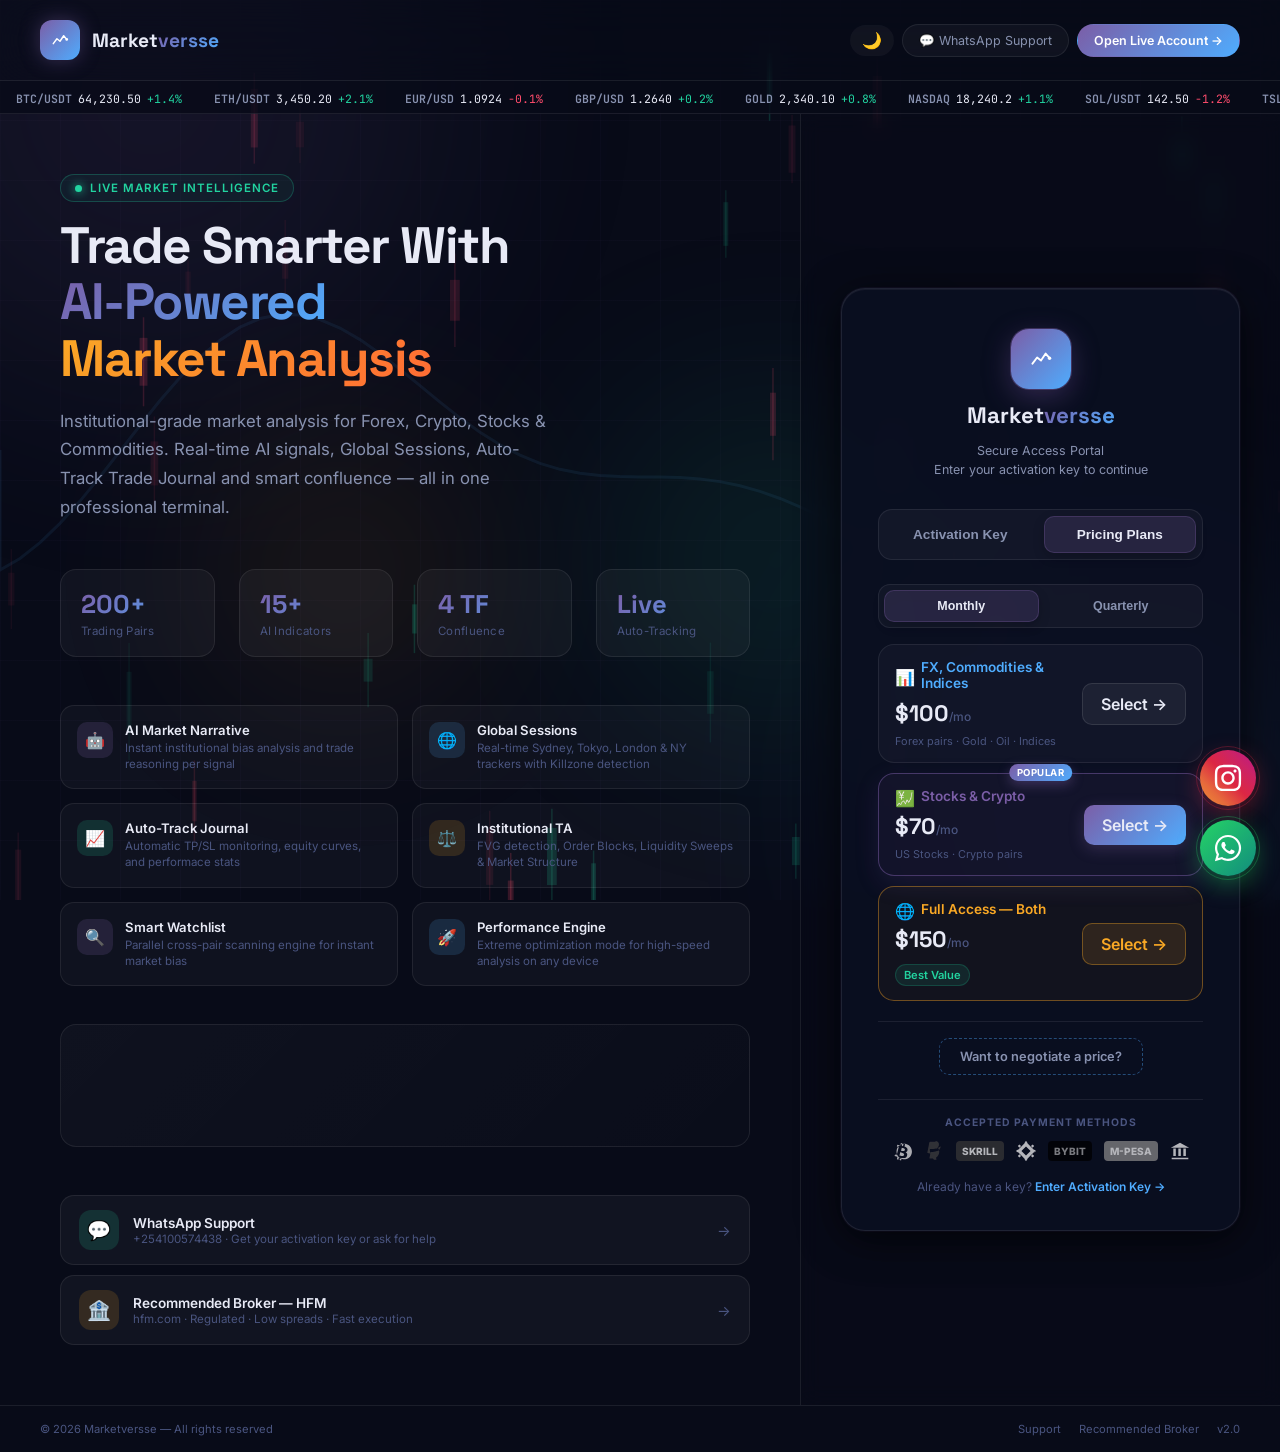
==== commit ecc5263a: "Update index.html" ====
--- a/index.html
+++ b/index.html
@@ -4,1600 +4,19 @@
 <head>
   <meta charset="UTF-8" />
   <meta name="viewport" content="width=device-width, initial-scale=1.0, maximum-scale=1.0, user-scalable=no" />
-  <title>Marketversse – Advanced Market Intelligence</title>
+  <title>Marketversse – Live Chart Analyzer</title>
   <meta name="description"
-    content="Marketversse – Professional market analysis powered by AI. Real-time signals for Forex, Crypto, Stocks & Commodities." />
+    content="Advanced real-time trading analysis with AI narrative, multi-timeframe confluence, market structure, S/R zones, Fibonacci, divergence detection, and more." />
   <link rel="preconnect" href="https://fonts.googleapis.com" />
   <link rel="preconnect" href="https://fonts.gstatic.com" crossorigin />
   <link
     href="https://fonts.googleapis.com/css2?family=Inter:wght@300;400;500;600;700&family=Space+Grotesk:wght@400;500;600;700;800&family=JetBrains+Mono:wght@400;500&display=swap"
     rel="stylesheet" />
-  <style>
-    *,
-    *::before,
-    *::after {
-      box-sizing: border-box;
-      margin: 0;
-      padding: 0;
-    }
-
-    :root {
-      --bg: #080b18;
-      --bg2: #0c1022;
-      --surface: rgba(255, 255, 255, 0.04);
-      --border: rgba(255, 255, 255, 0.08);
-      --border-h: rgba(123, 94, 167, 0.45);
-      --purple: #7B5EA7;
-      --blue: #4FACFE;
-      --teal: #00f2fe;
-      --green: #22d3a0;
-      --gold: #F9A825;
-      --red: #ff4d6d;
-      --text: #e8eaf6;
-      --text2: #8892b0;
-      --text3: #4a5580;
-      --grad: linear-gradient(135deg, #7B5EA7, #4FACFE);
-      --grad2: linear-gradient(135deg, #4FACFE, #00f2fe);
-      --grad3: linear-gradient(135deg, #F9A825, #ff6b35);
-      --shadow: 0 8px 40px rgba(0, 0, 0, 0.7);
-    }
-
-    html {
-      height: 100%;
-    }
-
-    body {
-      min-height: 100%;
-      font-family: 'Inter', sans-serif;
-      background: var(--bg);
-      color: var(--text);
-      overflow-x: hidden;
-    }
-
-    /* ── Animated background orbs ── */
-    .bg-orbs {
-      position: fixed;
-      inset: 0;
-      z-index: 0;
-      pointer-events: none;
-      overflow: hidden;
-    }
-
-    .orb {
-      position: absolute;
-      border-radius: 50%;
-      filter: blur(100px);
-      opacity: 0.14;
-      animation: orbFloat 22s ease-in-out infinite;
-    }
-
-    .orb-1 {
-      width: 700px;
-      height: 700px;
-      background: radial-gradient(circle, #7B5EA7, transparent);
-      top: -250px;
-      left: -200px;
-      animation-delay: 0s;
-    }
-
-    .orb-2 {
-      width: 600px;
-      height: 600px;
-      background: radial-gradient(circle, #4FACFE, transparent);
-      bottom: -200px;
-      right: -150px;
-      animation-delay: -8s;
-    }
-
-    .orb-3 {
-      width: 400px;
-      height: 400px;
-      background: radial-gradient(circle, #22d3a0, transparent);
-      top: 40%;
-      left: 45%;
-      animation-delay: -14s;
-    }
-
-    .orb-4 {
-      width: 300px;
-      height: 300px;
-      background: radial-gradient(circle, #F9A825, transparent);
-      bottom: 20%;
-      left: 15%;
-      animation-delay: -5s;
-    }
-
-    @keyframes orbFloat {
-
-      0%,
-      100% {
-        transform: translate(0, 0) scale(1);
-      }
-
-      33% {
-        transform: translate(50px, -50px) scale(1.08);
-      }
-
-      66% {
-        transform: translate(-35px, 35px) scale(0.93);
-      }
-    }
-
-    #particles-canvas {
-      position: fixed;
-      inset: 0;
-      z-index: 0;
-      pointer-events: none;
-    }
-
-    .grid-overlay {
-      position: fixed;
-      inset: 0;
-      z-index: 0;
-      pointer-events: none;
-      background-image:
-        linear-gradient(rgba(123, 94, 167, 0.035) 1px, transparent 1px),
-        linear-gradient(90deg, rgba(123, 94, 167, 0.035) 1px, transparent 1px);
-      background-size: 60px 60px;
-    }
-
-    /* ── Page Layout ── */
-    .page {
-      position: relative;
-      z-index: 1;
-      min-height: 100vh;
-      display: grid;
-      grid-template-columns: 1fr 480px;
-      grid-template-rows: auto auto 1fr auto;
-    }
-
-    /* ── Top nav bar ── */
-    .topbar {
-      grid-column: 1 / -1;
-      display: flex;
-      align-items: center;
-      justify-content: space-between;
-      padding: 20px 40px;
-      border-bottom: 1px solid var(--border);
-      background: rgba(8, 11, 24, 0.6);
-      backdrop-filter: blur(20px);
-    }
-
-    .nav-brand {
-      display: flex;
-      align-items: center;
-      gap: 12px;
-    }
-
-    .nav-logo {
-      width: 40px;
-      height: 40px;
-      border-radius: 12px;
-      background: var(--grad);
-      display: flex;
-      align-items: center;
-      justify-content: center;
-      box-shadow: 0 0 20px rgba(123, 94, 167, 0.4);
-      animation: logoPulse 3s ease-in-out infinite;
-      flex-shrink: 0;
-    }
-
-    @keyframes logoPulse {
-
-      0%,
-      100% {
-        box-shadow: 0 0 20px rgba(123, 94, 167, 0.4);
-      }
-
-      50% {
-        box-shadow: 0 0 30px rgba(79, 172, 254, 0.5);
-      }
-    }
-
-    .nav-title {
-      font-family: 'Space Grotesk', sans-serif;
-      font-size: 1.2rem;
-      font-weight: 700;
-    }
-
-    .nav-title .grad {
-      background: var(--grad);
-      -webkit-background-clip: text;
-      -webkit-text-fill-color: transparent;
-      background-clip: text;
-    }
-
-    .nav-links {
-      display: flex;
-      align-items: center;
-      gap: 8px;
-    }
-
-    .nav-pill {
-      display: flex;
-      align-items: center;
-      gap: 6px;
-      padding: 8px 16px;
-      border-radius: 50px;
-      border: 1px solid var(--border);
-      background: var(--surface);
-      font-size: 0.78rem;
-      color: var(--text2);
-      text-decoration: none;
-      transition: border-color 0.2s, color 0.2s, background 0.2s;
-      cursor: pointer;
-    }
-
-    .nav-pill:hover {
-      border-color: var(--border-h);
-      color: var(--text);
-      background: rgba(123, 94, 167, 0.1);
-    }
-
-    .nav-pill.cta {
-      background: var(--grad);
-      border-color: transparent;
-      color: #fff;
-      font-weight: 600;
-    }
-
-    .nav-pill.cta:hover {
-      opacity: 0.88;
-      transform: translateY(-1px);
-    }
-
-    /* ── Left hero column ── */
-    .hero-col {
-      padding: 60px 50px 60px 60px;
-      display: flex;
-      flex-direction: column;
-      justify-content: center;
-      gap: 48px;
-    }
-
-    .hero-eyebrow {
-      display: inline-flex;
-      align-items: center;
-      gap: 8px;
-      padding: 6px 14px;
-      border-radius: 50px;
-      border: 1px solid rgba(34, 211, 160, 0.25);
-      background: rgba(34, 211, 160, 0.06);
-      font-size: 0.72rem;
-      font-weight: 600;
-      letter-spacing: 1px;
-      text-transform: uppercase;
-      color: var(--green);
-      margin-bottom: 16px;
-      width: fit-content;
-    }
-
-    .live-dot {
-      width: 7px;
-      height: 7px;
-      border-radius: 50%;
-      background: var(--green);
-      box-shadow: 0 0 10px var(--green);
-      animation: blink 1.5s ease-in-out infinite;
-    }
-
-    @keyframes blink {
-
-      0%,
-      100% {
-        opacity: 1
-      }
-
-      50% {
-        opacity: 0.3
-      }
-    }
-
-    .hero-headline {
-      font-family: 'Space Grotesk', sans-serif;
-      font-size: clamp(2.4rem, 4vw, 3.4rem);
-      font-weight: 800;
-      line-height: 1.1;
-      letter-spacing: -1.5px;
-    }
-
-    .hero-headline .grad {
-      background: var(--grad);
-      -webkit-background-clip: text;
-      -webkit-text-fill-color: transparent;
-      background-clip: text;
-    }
-
-    .hero-headline .gold {
-      background: var(--grad3);
-      -webkit-background-clip: text;
-      -webkit-text-fill-color: transparent;
-      background-clip: text;
-    }
-
-    .hero-sub {
-      font-size: 1.05rem;
-      color: var(--text2);
-      line-height: 1.7;
-      max-width: 500px;
-      margin-top: 20px;
-    }
-
-    /* ── Stats row ── */
-    .stats-row {
-      display: flex;
-      gap: 24px;
-      flex-wrap: wrap;
-    }
-
-    .stat-card {
-      flex: 1;
-      min-width: 110px;
-      background: rgba(255, 255, 255, 0.04);
-      border: 1px solid var(--border);
-      border-radius: 16px;
-      padding: 18px 20px;
-      transition: border-color 0.3s, transform 0.3s;
-    }
-
-    .stat-card:hover {
-      border-color: var(--border-h);
-      transform: translateY(-3px);
-    }
-
-    .stat-num {
-      font-family: 'Space Grotesk', sans-serif;
-      font-size: 1.6rem;
-      font-weight: 700;
-      background: var(--grad);
-      -webkit-background-clip: text;
-      -webkit-text-fill-color: transparent;
-      background-clip: text;
-    }
-
-    .stat-label {
-      font-size: 0.72rem;
-      color: var(--text3);
-      margin-top: 4px;
-      letter-spacing: 0.3px;
-    }
-
-    /* ── Features grid ── */
-    .features-grid {
-      display: grid;
-      grid-template-columns: 1fr 1fr;
-      gap: 14px;
-    }
-
-    .feat-item {
-      display: flex;
-      align-items: flex-start;
-      gap: 12px;
-      background: rgba(255, 255, 255, 0.03);
-      border: 1px solid var(--border);
-      border-radius: 14px;
-      padding: 16px;
-      transition: border-color 0.25s, background 0.25s;
-    }
-
-    .feat-item:hover {
-      border-color: rgba(79, 172, 254, 0.25);
-      background: rgba(79, 172, 254, 0.04);
-    }
-
-    .feat-icon {
-      width: 36px;
-      height: 36px;
-      border-radius: 10px;
-      flex-shrink: 0;
-      display: flex;
-      align-items: center;
-      justify-content: center;
-      font-size: 1rem;
-    }
-
-    .feat-icon.purple {
-      background: rgba(123, 94, 167, 0.2);
-    }
-
-    .feat-icon.blue {
-      background: rgba(79, 172, 254, 0.15);
-    }
-
-    .feat-icon.green {
-      background: rgba(34, 211, 160, 0.15);
-    }
-
-    .feat-icon.gold {
-      background: rgba(249, 168, 37, 0.15);
-    }
-
-    .feat-title {
-      font-size: 0.82rem;
-      font-weight: 600;
-      margin-bottom: 2px;
-    }
-
-    .feat-desc {
-      font-size: 0.72rem;
-      color: var(--text3);
-      line-height: 1.4;
-    }
-
-    /* ── Contact / Broker strips ── */
-    .contact-strip {
-      display: flex;
-      flex-direction: column;
-      gap: 10px;
-    }
-
-    .contact-card {
-      display: flex;
-      align-items: center;
-      gap: 14px;
-      background: rgba(255, 255, 255, 0.04);
-      border: 1px solid var(--border);
-      border-radius: 14px;
-      padding: 14px 18px;
-      text-decoration: none;
-      color: var(--text);
-      transition: border-color 0.25s, background 0.25s, transform 0.2s;
-    }
-
-    .contact-card:hover {
-      border-color: var(--border-h);
-      background: rgba(123, 94, 167, 0.08);
-      transform: translateX(4px);
-    }
-
-    .contact-card.broker:hover {
-      border-color: rgba(249, 168, 37, 0.4);
-      background: rgba(249, 168, 37, 0.06);
-    }
-
-    .contact-card.whatsapp:hover {
-      border-color: rgba(34, 211, 160, 0.4);
-      background: rgba(34, 211, 160, 0.06);
-    }
-
-    .c-icon {
-      width: 40px;
-      height: 40px;
-      border-radius: 12px;
-      flex-shrink: 0;
-      display: flex;
-      align-items: center;
-      justify-content: center;
-      font-size: 1.2rem;
-    }
-
-    .c-icon.wa {
-      background: rgba(34, 211, 160, 0.15);
-    }
-
-    .c-icon.br {
-      background: rgba(249, 168, 37, 0.15);
-    }
-
-    .c-main {
-      font-size: 0.85rem;
-      font-weight: 600;
-    }
-
-    .c-sub {
-      font-size: 0.72rem;
-      color: var(--text3);
-      margin-top: 1px;
-    }
-
-    .c-arrow {
-      margin-left: auto;
-      color: var(--text3);
-      font-size: 0.9rem;
-      transition: transform 0.2s;
-    }
-
-    .contact-card:hover .c-arrow {
-      transform: translateX(4px);
-      color: var(--text2);
-    }
-
-    /* ── Right login column ── */
-    .login-col {
-      display: flex;
-      align-items: center;
-      justify-content: center;
-      padding: 40px 40px;
-      border-left: 1px solid var(--border);
-      background: rgba(8, 11, 24, 0.5);
-      backdrop-filter: blur(10px);
-    }
-
-    .login-card {
-      width: 100%;
-      background: rgba(12, 16, 34, 0.8);
-      border: 1px solid rgba(255, 255, 255, 0.09);
-      border-radius: 24px;
-      box-shadow: var(--shadow), 0 0 0 1px rgba(123, 94, 167, 0.1), inset 0 1px 0 rgba(255, 255, 255, 0.06);
-      padding: 40px 36px 36px;
-      animation: cardIn 0.7s cubic-bezier(0.22, 1, 0.36, 1) both,
-        borderGlow 5s ease-in-out 0.7s infinite;
-    }
-
-    @keyframes cardIn {
-      from {
-        opacity: 0;
-        transform: translateY(28px) scale(0.97);
-      }
-
-      to {
-        opacity: 1;
-        transform: translateY(0) scale(1);
-      }
-    }
-
-    @keyframes borderGlow {
-
-      0%,
-      100% {
-        border-color: rgba(255, 255, 255, 0.09);
-      }
-
-      50% {
-        border-color: rgba(123, 94, 167, 0.28);
-      }
-    }
-
-    .card-logo {
-      display: flex;
-      flex-direction: column;
-      align-items: center;
-      margin-bottom: 30px;
-      gap: 12px;
-    }
-
-    .card-logo-icon {
-      width: 60px;
-      height: 60px;
-      border-radius: 18px;
-      background: var(--grad);
-      display: flex;
-      align-items: center;
-      justify-content: center;
-      box-shadow: 0 0 0 1px rgba(123, 94, 167, 0.4), 0 8px 28px rgba(123, 94, 167, 0.35);
-      animation: logoPulse 3s ease-in-out infinite;
-    }
-
-    .card-title {
-      font-family: 'Space Grotesk', sans-serif;
-      font-size: 1.4rem;
-      font-weight: 700;
-      text-align: center;
-    }
-
-    .card-title .grad {
-      background: var(--grad);
-      -webkit-background-clip: text;
-      -webkit-text-fill-color: transparent;
-      background-clip: text;
-    }
-
-    .card-sub {
-      font-size: 0.78rem;
-      color: var(--text2);
-      text-align: center;
-      line-height: 1.5;
-    }
-
-    /* ── Input group ── */
-    .form-section {
-      margin-bottom: 16px;
-    }
-
-    .input-label {
-      display: block;
-      font-size: 0.7rem;
-      font-weight: 600;
-      letter-spacing: 0.9px;
-      text-transform: uppercase;
-      color: var(--text2);
-      margin-bottom: 8px;
-    }
-
-    .input-wrapper {
-      position: relative;
-    }
-
-    .key-input {
-      width: 100%;
-      background: rgba(255, 255, 255, 0.04);
-      border: 1px solid var(--border);
-      border-radius: 12px;
-      color: var(--text);
-      font-family: 'JetBrains Mono', monospace;
-      font-size: 1rem;
-      letter-spacing: 2px;
-      padding: 14px 50px 14px 18px;
-      outline: none;
-      transition: border-color 0.2s, box-shadow 0.2s, background 0.2s;
-      text-transform: uppercase;
-    }
-
-    .key-input::placeholder {
-      color: var(--text3);
-      letter-spacing: 1px;
-      font-size: 0.8rem;
-      text-transform: none;
-      font-family: 'Inter', sans-serif;
-    }
-
-    .key-input:focus {
-      border-color: var(--purple);
-      background: rgba(123, 94, 167, 0.06);
-      box-shadow: 0 0 0 3px rgba(123, 94, 167, 0.18);
-    }
-
-    .input-icon {
-      position: absolute;
-      right: 16px;
-      top: 50%;
-      transform: translateY(-50%);
-      color: var(--text3);
-      pointer-events: none;
-      transition: color 0.2s;
-    }
-
-    .key-input:focus+.input-icon {
-      color: var(--purple);
-    }
-
-    .toggle-password {
-      position: absolute;
-      right: 48px;
-      top: 50%;
-      transform: translateY(-50%);
-      background: none;
-      border: none;
-      color: var(--text3);
-      cursor: pointer;
-      padding: 4px;
-      display: flex;
-      align-items: center;
-      justify-content: center;
-      transition: color 0.2s;
-      z-index: 10;
-    }
-
-    .toggle-password:hover {
-      color: var(--text2);
-    }
-
-    /* ── Error ── */
-    .error-msg {
-      margin-top: 10px;
-      background: rgba(255, 77, 109, 0.1);
-      border: 1px solid rgba(255, 77, 109, 0.3);
-      border-radius: 10px;
-      padding: 11px 14px;
-      font-size: 0.79rem;
-      color: #ff7090;
-      display: flex;
-      align-items: center;
-      gap: 8px;
-      opacity: 0;
-      transform: translateY(-6px);
-      transition: opacity 0.25s, transform 0.25s;
-      pointer-events: none;
-    }
-
-    .error-msg.show {
-      opacity: 1;
-      transform: translateY(0);
-      pointer-events: auto;
-    }
-
-    /* ── Button ── */
-    .btn-login {
-      width: 100%;
-      margin-top: 6px;
-      background: var(--grad);
-      border: none;
-      border-radius: 12px;
-      color: #fff;
-      font-family: 'Space Grotesk', sans-serif;
-      font-size: 1rem;
-      font-weight: 600;
-      letter-spacing: 0.3px;
-      padding: 15px;
-      cursor: pointer;
-      position: relative;
-      overflow: hidden;
-      transition: transform 0.18s, box-shadow 0.18s, opacity 0.18s;
-      box-shadow: 0 4px 20px rgba(123, 94, 167, 0.4);
-      display: flex;
-      align-items: center;
-      justify-content: center;
-      gap: 8px;
-    }
-
-    .btn-login::before {
-      content: '';
-      position: absolute;
-      inset: 0;
-      background: linear-gradient(135deg, rgba(255, 255, 255, 0.15), transparent);
-      opacity: 0;
-      transition: opacity 0.2s;
-    }
-
-    .btn-login:hover {
-      transform: translateY(-2px);
-      box-shadow: 0 8px 30px rgba(123, 94, 167, 0.55);
-    }
-
-    .btn-login:hover::before {
-      opacity: 1;
-    }
-
-    .btn-login:active {
-      transform: translateY(0);
-    }
-
-    .btn-login:disabled {
-      opacity: 0.6;
-      cursor: not-allowed;
-      transform: none;
-    }
-
-    .btn-spinner {
-      width: 18px;
-      height: 18px;
-      border-radius: 50%;
-      border: 2px solid rgba(255, 255, 255, 0.3);
-      border-top-color: #fff;
-      animation: spin 0.7s linear infinite;
-      display: none;
-    }
-
-    .btn-login.loading .btn-spinner {
-      display: block;
-    }
-
-    .btn-login.loading .btn-text,
-    .btn-login.loading .btn-icon {
-      display: none;
-    }
-
-    @keyframes spin {
-      to {
-        transform: rotate(360deg);
-      }
-    }
-
-    .attempt-info {
-      text-align: center;
-      font-size: 0.71rem;
-      color: var(--text3);
-      margin-top: 14px;
-    }
-
-    .attempt-info span {
-      color: var(--text2);
-    }
-
-    /* ── Divider ── */
-    .divider {
-      height: 1px;
-      background: var(--border);
-      margin: 22px 0;
-    }
-
-    /* ── Security badges ── */
-    .badges {
-      display: flex;
-      justify-content: center;
-      gap: 16px;
-      flex-wrap: wrap;
-    }
-
-    .badge {
-      display: flex;
-      align-items: center;
-      gap: 5px;
-      font-size: 0.67rem;
-      color: var(--text3);
-    }
-
-    .badge-dot {
-      width: 6px;
-      height: 6px;
-      border-radius: 50%;
-      background: var(--green);
-      box-shadow: 0 0 8px var(--green);
-    }
-
-    /* ── "Get a key" link ── */
-    .get-key-row {
-      text-align: center;
-      margin-top: 18px;
-      font-size: 0.75rem;
-      color: var(--text3);
-    }
-
-    .get-key-link {
-      color: var(--blue);
-      text-decoration: none;
-      font-weight: 600;
-      transition: color 0.2s;
-    }
-
-    .get-key-link:hover {
-      color: var(--teal);
-    }
-
-    /* ── Tabs ── */
-    .login-tabs {
-      display: flex;
-      gap: 8px;
-      margin-bottom: 24px;
-      background: rgba(255, 255, 255, 0.04);
-      padding: 6px;
-      border-radius: 14px;
-      border: 1px solid var(--border);
-    }
-
-    .tab-btn {
-      flex: 1;
-      padding: 10px;
-      background: transparent;
-      border: none;
-      border-radius: 10px;
-      color: var(--text2);
-      font-size: 0.85rem;
-      font-weight: 600;
-      cursor: pointer;
-      transition: all 0.25s ease;
-    }
-
-    .tab-btn:hover {
-      color: var(--text);
-    }
-
-    .tab-btn.active {
-      background: rgba(123, 94, 167, 0.2);
-      color: var(--text);
-      box-shadow: 0 4px 12px rgba(0, 0, 0, 0.2);
-      border: 1px solid rgba(123, 94, 167, 0.3);
-    }
-
-    /* ── Pricing ── */
-    .pricing-plans {
-      display: grid;
-      grid-template-columns: 1fr 1fr;
-      gap: 12px;
-    }
-
-    .pricing-plan {
-      background: rgba(255, 255, 255, 0.03);
-      border: 1px solid var(--border);
-      border-radius: 16px;
-      padding: 16px;
-      position: relative;
-      transition: all 0.3s ease;
-      text-align: center;
-      display: flex;
-      flex-direction: column;
-      justify-content: space-between;
-    }
-
-    .pricing-plan:hover {
-      border-color: rgba(79, 172, 254, 0.4);
-      background: rgba(79, 172, 254, 0.05);
-      transform: translateY(-2px);
-    }
-
-    .pricing-plan.popular {
-      border-color: rgba(123, 94, 167, 0.5);
-      background: rgba(123, 94, 167, 0.08);
-      box-shadow: 0 8px 24px rgba(123, 94, 167, 0.15);
-    }
-
-    .popular-badge {
-      position: absolute;
-      top: -10px;
-      left: 50%;
-      transform: translateX(-50%);
-      background: var(--grad);
-      color: #fff;
-      font-size: 0.6rem;
-      font-weight: 700;
-      padding: 3px 8px;
-      border-radius: 20px;
-      letter-spacing: 0.5px;
-      text-transform: uppercase;
-      box-shadow: 0 4px 12px rgba(123, 94, 167, 0.4);
-      white-space: nowrap;
-    }
-
-    .plan-title {
-      font-size: 0.85rem;
-      font-weight: 600;
-      color: var(--text2);
-      margin-bottom: 4px;
-    }
-
-    .plan-price {
-      font-family: 'Space Grotesk', sans-serif;
-      font-size: 1.6rem;
-      font-weight: 700;
-      color: var(--text);
-      margin-bottom: 6px;
-    }
-
-    .plan-period {
-      font-size: 1rem;
-      color: var(--text3);
-      font-weight: 500;
-      font-family: 'Inter', sans-serif;
-    }
-
-    .plan-btn {
-      width: 100%;
-      padding: 12px;
-      background: rgba(255, 255, 255, 0.05);
-      border: 1px solid rgba(255, 255, 255, 0.1);
-      border-radius: 10px;
-      color: var(--text);
-      font-weight: 600;
-      cursor: pointer;
-      transition: all 0.2s ease;
-      text-decoration: none;
-      display: inline-block;
-    }
-
-    .plan-btn:hover {
-      background: rgba(255, 255, 255, 0.1);
-      border-color: rgba(255, 255, 255, 0.2);
-    }
-
-    .pricing-plan.popular .plan-btn {
-      background: var(--grad);
-      border: none;
-      box-shadow: 0 4px 15px rgba(123, 94, 167, 0.3);
-    }
-
-    .pricing-plan.popular .plan-btn:hover {
-      box-shadow: 0 6px 20px rgba(123, 94, 167, 0.5);
-      transform: translateY(-1px);
-    }
-
-    body.light-theme .login-tabs {
-      background: rgba(0, 0, 0, 0.03);
-    }
-
-    body.light-theme .tab-btn.active {
-      background: #fff;
-      border-color: rgba(0, 0, 0, 0.1);
-    }
-
-    body.light-theme .pricing-plan {
-      background: rgba(255, 255, 255, 0.7);
-    }
-
-    body.light-theme .pricing-plan.popular {
-      background: rgba(123, 94, 167, 0.05);
-    }
-
-    body.light-theme .plan-btn {
-      background: rgba(0, 0, 0, 0.05);
-      color: #000;
-      border-color: rgba(0, 0, 0, 0.1);
-    }
-
-    body.light-theme .plan-btn:hover {
-      background: rgba(0, 0, 0, 0.1);
-    }
-
-    body.light-theme .pricing-plan.popular .plan-btn {
-      color: #fff;
-    }
-
-    .plan-discount {
-      display: inline-block;
-      margin: 0 auto 10px;
-      font-size: 0.7rem;
-      font-weight: 600;
-      color: var(--green);
-      background: rgba(34, 211, 160, 0.1);
-      padding: 3px 8px;
-      border-radius: 12px;
-      border: 1px solid rgba(34, 211, 160, 0.2);
-    }
-
-    .negotiate-wrap {
-      text-align: center;
-      margin-top: 20px;
-      padding-top: 16px;
-      border-top: 1px solid var(--border);
-    }
-
-    .negotiate-btn {
-      background: transparent;
-      border: 1px dashed rgba(79, 172, 254, 0.4);
-      color: var(--text2);
-      padding: 10px 20px;
-      border-radius: 10px;
-      font-family: 'Inter', sans-serif;
-      font-size: 0.8rem;
-      font-weight: 600;
-      cursor: pointer;
-      transition: all 0.2s;
-    }
-
-    .negotiate-btn:hover {
-      border-style: solid;
-      border-color: var(--blue);
-      color: var(--text);
-      background: rgba(79, 172, 254, 0.06);
-    }
-
-    body.light-theme .plan-discount {
-      background: rgba(34, 211, 160, 0.15);
-      border-color: rgba(34, 211, 160, 0.3);
-      color: #0d8a63;
-    }
-
-    /* ── Payment Methods ── */
-    .payment-methods-wrap {
-      margin-top: 24px;
-      padding-top: 16px;
-      border-top: 1px solid var(--border);
-      text-align: center;
-    }
-
-    .payment-methods-title {
-      font-size: 0.65rem;
-      font-weight: 700;
-      color: var(--text3);
-      text-transform: uppercase;
-      letter-spacing: 1px;
-      margin-bottom: 12px;
-    }
-
-    .payment-icons {
-      display: flex;
-      flex-wrap: wrap;
-      justify-content: center;
-      gap: 12px;
-      opacity: 0.7;
-      transition: opacity 0.3s;
-    }
-
-    .payment-icons:hover {
-      opacity: 1;
-    }
-
-    .pay-icon {
-      height: 20px;
-      filter: grayscale(1) brightness(1.5);
-      transition: filter 0.3s, transform 0.2s;
-      cursor: help;
-    }
-
-    .pay-icon:hover {
-      filter: none;
-      transform: translateY(-2px);
-    }
-
-    body.light-theme .pay-icon {
-      filter: grayscale(1) brightness(0.5);
-    }
-
-    body.light-theme .pay-icon:hover {
-      filter: none;
-    }
-
-    body.light-theme .negotiate-wrap {
-      border-color: rgba(0, 0, 0, 0.1);
-    }
-
-    body.light-theme .negotiate-btn {
-      border-color: rgba(0, 0, 0, 0.2);
-      color: #000;
-    }
-
-    body.light-theme .negotiate-btn:hover {
-      background: rgba(0, 0, 0, 0.05);
-      border-color: var(--blue);
-    }
-
-    /* ── Footer ── */
-    .footer {
-      grid-column: 1 / -1;
-      display: flex;
-      align-items: center;
-      justify-content: space-between;
-      padding: 16px 40px;
-      border-top: 1px solid var(--border);
-      font-size: 0.7rem;
-      color: var(--text3);
-    }
-
-    .footer-links {
-      display: flex;
-      gap: 18px;
-    }
-
-    .footer-links a {
-      color: var(--text3);
-      text-decoration: none;
-      transition: color 0.2s;
-    }
-
-    .footer-links a:hover {
-      color: var(--text2);
-    }
-
-    /* ── Shake ── */
-    @keyframes shake {
-
-      0%,
-      100% {
-        transform: translateX(0);
-      }
-
-      15% {
-        transform: translateX(-8px);
-      }
-
-      30% {
-        transform: translateX(8px);
-      }
-
-      45% {
-        transform: translateX(-5px);
-      }
-
-      60% {
-        transform: translateX(5px);
-      }
-
-      75% {
-        transform: translateX(-3px);
-      }
-    }
-
-    .shake {
-      animation: shake 0.5s cubic-bezier(0.36, 0.07, 0.19, 0.97) both;
-    }
-
-    /* ── Success overlay ── */
-    .success-overlay {
-      position: fixed;
-      inset: 0;
-      z-index: 100;
-      display: flex;
-      flex-direction: column;
-      align-items: center;
-      justify-content: center;
-      background: rgba(8, 11, 24, 0.96);
-      backdrop-filter: blur(16px);
-      opacity: 0;
-      pointer-events: none;
-      transition: opacity 0.4s;
-    }
-
-    .success-overlay.show {
-      opacity: 1;
-      pointer-events: auto;
-    }
-
-    .success-icon {
-      width: 90px;
-      height: 90px;
-      border-radius: 50%;
-      background: linear-gradient(135deg, rgba(34, 211, 160, 0.15), rgba(34, 211, 160, 0.05));
-      border: 2px solid var(--green);
-      display: flex;
-      align-items: center;
-      justify-content: center;
-      margin-bottom: 24px;
-      animation: successPop 0.5s cubic-bezier(0.22, 1, 0.36, 1) 0.2s both;
-      box-shadow: 0 0 50px rgba(34, 211, 160, 0.3);
-    }
-
-    @keyframes successPop {
-      from {
-        transform: scale(0.5);
-        opacity: 0;
-      }
-
-      to {
-        transform: scale(1);
-        opacity: 1;
-      }
-    }
-
-    .success-title {
-      font-family: 'Space Grotesk', sans-serif;
-      font-size: 1.6rem;
-      font-weight: 700;
-      margin-bottom: 8px;
-      animation: fadeUp 0.4s ease 0.4s both;
-    }
-
-    .success-sub {
-      color: var(--text2);
-      font-size: 0.9rem;
-      animation: fadeUp 0.4s ease 0.55s both;
-    }
-
-    .success-bar-wrap {
-      width: 260px;
-      height: 3px;
-      background: rgba(255, 255, 255, 0.07);
-      border-radius: 2px;
-      margin-top: 28px;
-      overflow: hidden;
-      animation: fadeUp 0.4s ease 0.65s both;
-    }
-
-    .success-bar {
-      height: 100%;
-      background: var(--green);
-      border-radius: 2px;
-      width: 0%;
-      transition: width 1.8s ease;
-    }
-
-    @keyframes fadeUp {
-      from {
-        opacity: 0;
-        transform: translateY(12px);
-      }
-
-      to {
-        opacity: 1;
-        transform: translateY(0);
-      }
-    }
-
-    /* ── Responsive: mobile single column ── */
-    @media (max-width: 900px) {
-      body {
-        overflow-y: auto;
-      }
-
-      .page {
-        grid-template-columns: 1fr;
-        grid-template-rows: auto auto auto auto auto;
-      }
-
-      .topbar {
-        padding: 16px 20px;
-      }
-
-      .nav-links .nav-pill:not(.cta):not(#theme-btn) {
-        display: none;
-      }
-
-      .hero-col {
-        padding: 36px 24px;
-        gap: 32px;
-      }
-
-      .hero-headline {
-        font-size: 2.1rem;
-      }
-
-      .stats-row {
-        gap: 12px;
-      }
-
-      .features-grid {
-        grid-template-columns: 1fr;
-      }
-
-      .login-col {
-        padding: 28px 20px;
-        border-left: none;
-        border-top: 1px solid var(--border);
-      }
-
-      .footer {
-        flex-direction: column;
-        gap: 10px;
-        text-align: center;
-        padding: 16px 20px;
-      }
-    }
-
-    @media (max-width: 480px) {
-      .login-card {
-        padding: 28px 20px;
-      }
-
-      .stats-row {
-        flex-direction: column;
-      }
-    }
-
-    /* ── Floating Buttons ── */
-    .floating-wa,
-    .floating-ig {
-      position: fixed;
-      right: 24px;
-      width: 56px;
-      height: 56px;
-      color: #fff;
-      border-radius: 50%;
-      display: flex;
-      align-items: center;
-      justify-content: center;
-      z-index: 9999;
-      transition: all 0.3s cubic-bezier(0.34, 1.56, 0.64, 1);
-      text-decoration: none;
-    }
-
-    .floating-wa {
-      bottom: 24px;
-      background: linear-gradient(135deg, #25D366, #128C7E);
-      box-shadow: 0 8px 24px rgba(37, 211, 102, 0.4);
-    }
-
-    .floating-ig {
-      bottom: 94px;
-      background: linear-gradient(45deg, #f09433 0%, #e6683c 25%, #dc2743 50%, #cc2366 75%, #bc1888 100%);
-      box-shadow: 0 8px 24px rgba(220, 39, 67, 0.4);
-    }
-
-    .floating-wa::before,
-    .floating-ig::before {
-      content: '';
-      position: absolute;
-      inset: -4px;
-      border-radius: 50%;
-      animation: wa-pulse 2s infinite;
-      pointer-events: none;
-    }
-
-    .floating-wa::before {
-      border: 1px solid rgba(37, 211, 102, 0.3);
-    }
-
-    .floating-ig::before {
-      border: 1px solid rgba(220, 39, 67, 0.3);
-      animation-delay: 1s;
-    }
-
-    @keyframes wa-pulse {
-      0% {
-        transform: scale(1);
-        opacity: 0.8;
-      }
-
-      100% {
-        transform: scale(1.4);
-        opacity: 0;
-      }
-    }
-
-    .floating-wa svg,
-    .floating-ig svg {
-      width: 30px;
-      height: 30px;
-      transition: transform 0.3s;
-    }
-
-    .floating-wa:hover,
-    .floating-ig:hover {
-      transform: translateY(-4px) scale(1.05);
-      color: #fff;
-    }
-
-    .floating-wa:hover {
-      box-shadow: 0 12px 32px rgba(37, 211, 102, 0.5);
-    }
-
-    .floating-ig:hover {
-      box-shadow: 0 12px 32px rgba(220, 39, 67, 0.5);
-    }
-
-    .floating-wa:hover svg,
-    .floating-ig:hover svg {
-      transform: scale(1.1);
-    }
-
-    /* ── Light Mode Support ── */
-    body.light-theme {
-      --bg: #eaf0f6;
-      --bg2: #ffffff;
-      --surface: rgba(255, 255, 255, 0.45);
-      --border: rgba(0, 0, 0, 0.08);
-      --border-h: rgba(123, 94, 167, 0.25);
-      --text: #05051a;
-      --text2: rgba(5, 5, 26, 0.65);
-      --text3: rgba(5, 5, 26, 0.45);
-    }
-
-    body.light-theme .login-card {
-      background: rgba(255, 255, 255, 0.85);
-      box-shadow: 0 10px 40px rgba(0, 0, 0, 0.1);
-      border-color: rgba(0, 0, 0, 0.1);
-    }
-
-    body.light-theme .topbar {
-      background: rgba(255, 255, 255, 0.5);
-    }
-
-    body.light-theme .ticker-wrap {
-      background: rgba(255, 255, 255, 0.6);
-    }
-
-    body.light-theme .key-input {
-      color: #000;
-      border-color: rgba(0, 0, 0, 0.15);
-      background: rgba(0, 0, 0, 0.03);
-    }
-
-    body.light-theme .key-input:focus {
-      background: #fff;
-      border-color: var(--blue);
-    }
-
-    body.light-theme .contact-card {
-      background: rgba(255, 255, 255, 0.7);
-      border-color: rgba(0, 0, 0, 0.1);
-    }
-
-    body.light-theme .feat-item {
-      background: rgba(255, 255, 255, 0.7);
-      border-color: rgba(0, 0, 0, 0.08);
-      box-shadow: 0 4px 12px rgba(0, 0, 0, 0.03);
-    }
-
-    body.light-theme .stat-card {
-      background: rgba(255, 255, 255, 0.7);
-      border-color: rgba(0, 0, 0, 0.08);
-    }
-
-    body.light-theme .nav-pill {
-      background: rgba(255, 255, 255, 0.7);
-    }
-
-    body.light-theme .grid-overlay {
-      background-image:
-        linear-gradient(rgba(123, 94, 167, 0.05) 1px, transparent 1px),
-        linear-gradient(90deg, rgba(123, 94, 167, 0.05) 1px, transparent 1px);
-    }
-
-    body.light-theme .testimonial-carousel {
-      background: linear-gradient(135deg, rgba(0, 0, 0, 0.02), transparent);
-    }
-
-    /* ── Live Ticker ── */
-    .ticker-wrap {
-      grid-column: 1 / -1;
-      width: 100%;
-      background: rgba(8, 11, 24, 0.8);
-      border-bottom: 1px solid var(--border);
-      overflow: hidden;
-      display: flex;
-      align-items: center;
-      padding: 6px 0;
-      white-space: nowrap;
-      z-index: 10;
-    }
-
-    .ticker-content {
-      display: inline-block;
-      white-space: nowrap;
-      animation: ticker 35s linear infinite;
-    }
-
-    .ticker-content:hover {
-      animation-play-state: paused;
-    }
-
-    @keyframes ticker {
-      0% {
-        transform: translateX(0);
-      }
-
-      100% {
-        transform: translateX(-50%);
-      }
-    }
-
-    .ticker-item {
-      display: inline-flex;
-      align-items: center;
-      gap: 6px;
-      margin: 0 16px;
-      font-size: 0.72rem;
-      font-family: 'JetBrains Mono', monospace;
-    }
-
-    .ticker-sym {
-      color: var(--text2);
-      font-weight: 600;
-    }
-
-    .ticker-price {
-      color: var(--text);
-    }
-
-    .ticker-pct.up {
-      color: var(--green);
-    }
-
-    .ticker-pct.down {
-      color: var(--red);
-    }
-
-    /* ── Testimonials ── */
-    .testimonial-carousel {
-      margin-top: -10px;
-      padding: 16px 24px;
-      background: linear-gradient(135deg, rgba(255, 255, 255, 0.03), rgba(255, 255, 255, 0.01));
-      border: 1px solid var(--border);
-      border-radius: 16px;
-      position: relative;
-    }
-
-    .test-card {
-      transition: opacity 0.5s ease;
-    }
-
-    .test-stars {
-      color: var(--gold);
-      font-size: 0.9rem;
-      margin-bottom: 6px;
-      letter-spacing: 2px;
-    }
-
-    .test-quote {
-      font-size: 0.9rem;
-      color: var(--text2);
-      font-style: italic;
-      line-height: 1.5;
-      margin-bottom: 8px;
-    }
-
-    .test-author {
-      font-size: 0.75rem;
-      font-weight: 600;
-      color: var(--text);
-    }
-
-    @media (max-width: 850px) {
-
-      .floating-wa,
-      .floating-ig {
-        right: 20px;
-        width: 50px;
-        height: 50px;
-      }
-
-      .floating-wa {
-        bottom: 20px;
-      }
-
-      .floating-ig {
-        bottom: 82px;
-      }
-
-      .floating-wa svg,
-      .floating-ig svg {
-        width: 26px;
-        height: 26px;
-      }
-    }
-  </style>
+  <link rel="stylesheet" href="style.css" />
 </head>
 
 <body>
 
-  <!-- Background -->
   <div class="bg-orbs">
     <div class="orb orb-1"></div>
     <div class="orb orb-2"></div>
@@ -1605,405 +24,803 @@
     <div class="orb orb-4"></div>
   </div>
   <canvas id="particles-canvas"></canvas>
-  <div class="grid-overlay"></div>
-
-  <!-- Success overlay -->
-  <div class="success-overlay" id="success-overlay">
-    <div class="success-icon">
-      <svg width="40" height="40" viewBox="0 0 24 24" fill="none" stroke="#22d3a0" stroke-width="2.2"
-        stroke-linecap="round" stroke-linejoin="round">
-        <polyline points="20 6 9 17 4 12" />
-      </svg>
+
+  <div class="app">
+
+    <!-- ── HEADER ── -->
+    <header class="header glass">
+      <div class="header-left">
+        <div class="logo-mark">
+          <svg width="36" height="36" viewBox="0 0 36 36" fill="none">
+            <circle cx="18" cy="18" r="18" fill="url(#hg)" />
+            <path d="M7 24L13 16L18 20L24 11L29 17" stroke="white" stroke-width="2.2" stroke-linecap="round"
+              stroke-linejoin="round" />
+            <circle cx="29" cy="17" r="2" fill="white" />
+            <defs>
+              <linearGradient id="hg" x1="0" y1="0" x2="36" y2="36">
+                <stop stop-color="#7B5EA7" />
+                <stop offset="1" stop-color="#4FACFE" />
+              </linearGradient>
+            </defs>
+          </svg>
+        </div>
+        <div>
+          <h1 class="logo-name">Market<span class="grad">versse</span></h1>
+          <p class="logo-sub">Advanced Market Intelligence Portal</p>
+        </div>
+      </div>
+      <div class="header-right">
+        <button id="perf-toggle" class="theme-btn" title="Extreme Performance Mode">🚀</button>
+        <button id="theme-btn" class="theme-btn" aria-label="Toggle Theme">🌙</button>
+        <button id="logout-btn" class="logout-btn" aria-label="Log out">Exit AI</button>
+        <div class="live-badge"><span class="live-dot"></span>Live Data</div>
+      </div>
+    </header>
+
+    <!-- ── MARKET SESSIONS BAR ── -->
+    <div class="sessions-bar glass" id="sessions-bar">
+      <div class="session-tz-note">All times in UTC</div>
+      <div class="session-pill" id="sess-sydney">
+        <span class="sess-dot"></span>
+        <span class="sess-name">Sydney</span>
+        <span class="sess-times">22:00 - 07:00</span>
+        <span class="sess-status">--</span>
+        <span class="sess-timer">--:--</span>
+      </div>
+      <div class="session-pill" id="sess-tokyo">
+        <span class="sess-dot"></span>
+        <span class="sess-name">Tokyo</span>
+        <span class="sess-times">00:00 - 09:00</span>
+        <span class="sess-status">--</span>
+        <span class="sess-timer">--:--</span>
+      </div>
+      <div class="session-pill" id="sess-london">
+        <span class="sess-dot"></span>
+        <span class="sess-name">London</span>
+        <span class="sess-times">07:00 - 16:00</span>
+        <span class="sess-status">--</span>
+        <span class="sess-timer">--:--</span>
+      </div>
+      <div class="session-pill" id="sess-newyork">
+        <span class="sess-dot"></span>
+        <span class="sess-name">New York</span>
+        <span class="sess-times">12:00 - 21:00</span>
+        <span class="sess-status">--</span>
+        <span class="sess-timer">--:--</span>
+      </div>
+      <div class="session-killzone" id="sess-killzone" style="display:none">
+        <span class="kz-icon">⚡</span>
+        <span class="kz-text">Killzone Active</span>
+      </div>
     </div>
-    <div class="success-title">Access Granted ✦</div>
-    <div class="success-sub">Redirecting to Marketversse…</div>
-    <div class="success-bar-wrap">
-      <div class="success-bar" id="success-bar"></div>
+
+    <!-- ── MAIN LAYOUT ── -->
+    <div class="layout">
+
+      <!-- ══ LEFT SIDEBAR ══ -->
+      <aside class="sidebar">
+
+        <!-- 01 · Select Pair -->
+        <div class="card glass pair-card">
+          <div class="card-label">01 · Select Pair</div>
+          <div class="local-search-wrap">
+            <div class="ls-input-row glass">
+              <div class="ls-icon">
+                <svg width="15" height="15" viewBox="0 0 24 24" fill="none" stroke="currentColor" stroke-width="2.5">
+                  <circle cx="11" cy="11" r="8" />
+                  <line x1="21" y1="21" x2="16.65" y2="16.65" />
+                </svg>
+              </div>
+              <input type="text" id="local-search" class="pair-input ls-input" placeholder="Search available pairs..."
+                autocomplete="off" spellcheck="false" />
+            </div>
+            <div class="local-suggestions" id="local-suggestions" style="display:none"></div>
+          </div>
+
+          <div class="custom-selects">
+            <input type="hidden" id="pair-input" value="" />
+
+            <div class="select-wrapper crypto-wrap">
+              <div class="sw-icon">₿</div>
+              <select class="c-select" data-type="crypto">
+                <option value="" disabled selected>Crypto Pairs</option>
+                <optgroup label="── Large Cap ──">
+                <option value="BTCUSDT">BTC/USDT</option>
+                <option value="ETHUSDT">ETH/USDT</option>
+                <option value="BNBUSDT">BNB/USDT</option>
+                <option value="XRPUSDT">XRP/USDT</option>
+                <option value="SOLUSDT">SOL/USDT</option>
+                <option value="ADAUSDT">ADA/USDT</option>
+                <option value="AVAXUSDT">AVAX/USDT</option>
+                <option value="DOTUSDT">DOT/USDT</option>
+                <option value="LTCUSDT">LTC/USDT</option>
+                <option value="BCHUSDT">BCH/USDT</option>
+                </optgroup>
+                <optgroup label="── Mid Cap ──">
+                <option value="LINKUSDT">LINK/USDT</option>
+                <option value="ATOMUSDT">ATOM/USDT</option>
+                <option value="NEARUSDT">NEAR/USDT</option>
+                <option value="MATICUSDT">MATIC/USDT</option>
+                <option value="UNIUSDT">UNI/USDT</option>
+                <option value="AAVEUSDT">AAVE/USDT</option>
+                <option value="INJUSDT">INJ/USDT</option>
+                <option value="SUIUSDT">SUI/USDT</option>
+                <option value="APTUSDT">APT/USDT</option>
+                <option value="ARBUSDT">ARB/USDT</option>
+                <option value="OPUSDT">OP/USDT</option>
+                <option value="FTMUSDT">FTM/USDT</option>
+                <option value="ALGOUSDT">ALGO/USDT</option>
+                <option value="VETUSDT">VET/USDT</option>
+                <option value="HBARUSDT">HBAR/USDT</option>
+                <option value="XLMUSDT">XLM/USDT</option>
+                <option value="TRXUSDT">TRX/USDT</option>
+                <option value="EOSUSDT">EOS/USDT</option>
+                <option value="XMRUSDT">XMR/USDT</option>
+                <option value="FILUSDT">FIL/USDT</option>
+                </optgroup>
+                <optgroup label="── Meme / High Volatility ──">
+                <option value="DOGEUSDT">DOGE/USDT</option>
+                <option value="SHIBUSDT">SHIB/USDT</option>
+                <option value="PEPEUSDT">PEPE/USDT</option>
+                <option value="WIFUSDT">WIF/USDT</option>
+                <option value="BONKUSDT">BONK/USDT</option>
+                <option value="FLOKIUSDT">FLOKI/USDT</option>
+                <option value="NOTUSDT">NOT/USDT</option>
+                </optgroup>
+                <optgroup label="── DeFi / AI ──">
+                <option value="FETUSDT">FET/USDT</option>
+                <option value="RENDERUSDT">RENDER/USDT</option>
+                <option value="GRTUSDT">GRT/USDT</option>
+                <option value="SNXUSDT">SNX/USDT</option>
+                <option value="MKRUSDT">MKR/USDT</option>
+                <option value="COMPUSDT">COMP/USDT</option>
+                <option value="SANDUSDT">SAND/USDT</option>
+                <option value="MANAUSDT">MANA/USDT</option>
+                </optgroup>
+                <optgroup label="── New / Trending ──">
+                <option value="TONUSDT">TON/USDT</option>
+                <option value="SEIUSDT">SEI/USDT</option>
+                <option value="STRKUSDT">STRK/USDT</option>
+                <option value="PENDLEUSDT">PENDLE/USDT</option>
+                <option value="WLDUSDT">WLD/USDT</option>
+                <option value="JUPUSDT">JUP/USDT</option>
+                <option value="EIGENUSDT">EIGEN/USDT</option>
+                <option value="ENAUSDT">ENA/USDT</option>
+                <option value="ETHFIUSDT">ETHFI/USDT</option>
+                </optgroup>
+              </select>
+              <div class="sw-arrow">▼</div>
+            </div>
+
+            <div class="select-wrapper forex-wrap">
+              <div class="sw-icon">FX</div>
+              <select class="c-select" data-type="forex">
+                <option value="" disabled selected>Forex Pairs</option>
+                <optgroup label="── Majors ──">
+                <option value="EURUSD">EUR/USD</option>
+                <option value="GBPUSD">GBP/USD</option>
+                <option value="USDJPY">USD/JPY</option>
+                <option value="USDCHF">USD/CHF</option>
+                <option value="AUDUSD">AUD/USD</option>
+                <option value="USDCAD">USD/CAD</option>
+                <option value="NZDUSD">NZD/USD</option>
+                </optgroup>
+                <optgroup label="── EUR Crosses ──">
+                <option value="EURJPY">EUR/JPY</option>
+                <option value="EURGBP">EUR/GBP</option>
+                <option value="EURAUD">EUR/AUD</option>
+                <option value="EURCAD">EUR/CAD</option>
+                <option value="EURCHF">EUR/CHF</option>
+                <option value="EURNZD">EUR/NZD</option>
+                <option value="EURNOK">EUR/NOK</option>
+                <option value="EURSEK">EUR/SEK</option>
+                </optgroup>
+                <optgroup label="── GBP Crosses ──">
+                <option value="GBPJPY">GBP/JPY</option>
+                <option value="GBPAUD">GBP/AUD</option>
+                <option value="GBPCAD">GBP/CAD</option>
+                <option value="GBPCHF">GBP/CHF</option>
+                <option value="GBPNZD">GBP/NZD</option>
+                </optgroup>
+                <optgroup label="── JPY Crosses ──">
+                <option value="AUDJPY">AUD/JPY</option>
+                <option value="CADJPY">CAD/JPY</option>
+                <option value="CHFJPY">CHF/JPY</option>
+                <option value="NZDJPY">NZD/JPY</option>
+                </optgroup>
+                <optgroup label="── Commodity FX ──">
+                <option value="AUDCAD">AUD/CAD</option>
+                <option value="AUDCHF">AUD/CHF</option>
+                <option value="AUDNZD">AUD/NZD</option>
+                <option value="CADCHF">CAD/CHF</option>
+                <option value="NZDCAD">NZD/CAD</option>
+                <option value="NZDCHF">NZD/CHF</option>
+                </optgroup>
+                <optgroup label="── Exotics ──">
+                <option value="USDZAR">USD/ZAR</option>
+                <option value="USDMXN">USD/MXN</option>
+                <option value="USDTRY">USD/TRY</option>
+                <option value="USDSEK">USD/SEK</option>
+                <option value="USDNOK">USD/NOK</option>
+                <option value="USDDKK">USD/DKK</option>
+                <option value="USDSGD">USD/SGD</option>
+                <option value="USDHKD">USD/HKD</option>
+                <option value="USDPLN">USD/PLN</option>
+                </optgroup>
+              </select>
+              <div class="sw-arrow">▼</div>
+            </div>
+
+            <div class="select-wrapper stock-wrap">
+              <div class="sw-icon">$</div>
+              <select class="c-select" data-type="stock">
+                <option value="" disabled selected>Stocks</option>
+                <optgroup label="── Big Tech ──">
+                <option value="AAPL">Apple (AAPL)</option>
+                <option value="MSFT">Microsoft (MSFT)</option>
+                <option value="NVDA">Nvidia (NVDA)</option>
+                <option value="GOOGL">Alphabet (GOOGL)</option>
+                <option value="AMZN">Amazon (AMZN)</option>
+                <option value="META">Meta (META)</option>
+                <option value="TSLA">Tesla (TSLA)</option>
+                <option value="AMD">AMD (AMD)</option>
+                <option value="INTC">Intel (INTC)</option>
+                <option value="QCOM">Qualcomm (QCOM)</option>
+                <option value="AVGO">Broadcom (AVGO)</option>
+                <option value="ORCL">Oracle (ORCL)</option>
+                <option value="CRM">Salesforce (CRM)</option>
+                <option value="ADBE">Adobe (ADBE)</option>
+                </optgroup>
+                <optgroup label="── Finance ──">
+                <option value="JPM">JPMorgan (JPM)</option>
+                <option value="GS">Goldman Sachs (GS)</option>
+                <option value="BAC">Bank of America (BAC)</option>
+                <option value="MS">Morgan Stanley (MS)</option>
+                <option value="V">Visa (V)</option>
+                <option value="MA">Mastercard (MA)</option>
+                <option value="BRK-B">Berkshire (BRK-B)</option>
+                <option value="C">Citigroup (C)</option>
+                </optgroup>
+                <optgroup label="── Consumer ──">
+                <option value="NFLX">Netflix (NFLX)</option>
+                <option value="DIS">Disney (DIS)</option>
+                <option value="WMT">Walmart (WMT)</option>
+                <option value="KO">Coca-Cola (KO)</option>
+                <option value="PEP">PepsiCo (PEP)</option>
+                <option value="MCD">McDonald's (MCD)</option>
+                <option value="SBUX">Starbucks (SBUX)</option>
+                <option value="NKE">Nike (NKE)</option>
+                </optgroup>
+                <optgroup label="── Energy / Industrial ──">
+                <option value="XOM">ExxonMobil (XOM)</option>
+                <option value="CVX">Chevron (CVX)</option>
+                <option value="BA">Boeing (BA)</option>
+                <option value="CAT">Caterpillar (CAT)</option>
+                <option value="GE">GE (GE)</option>
+                </optgroup>
+                <optgroup label="── Healthcare ──">
+                <option value="JNJ">Johnson &amp; Johnson (JNJ)</option>
+                <option value="PFE">Pfizer (PFE)</option>
+                <option value="MRNA">Moderna (MRNA)</option>
+                <option value="UNH">UnitedHealth (UNH)</option>
+                <option value="LLY">Eli Lilly (LLY)</option>
+                </optgroup>
+              </select>
+              <div class="sw-arrow">▼</div>
+            </div>
+
+            <div class="select-wrapper index-wrap">
+              <div class="sw-icon">◱</div>
+              <select class="c-select" data-type="index">
+                <option value="" disabled selected>Indices</option>
+                <optgroup label="── US Indices ──">
+                <option value="NAS100">NASDAQ 100 (NQ=F)</option>
+                <option value="SP500">S&amp;P 500 (ES=F)</option>
+                <option value="US30">Dow Jones (US30)</option>
+                <option value="RUSSELL">Russell 2000 (RTY=F)</option>
+                <option value="VIX">VIX Volatility</option>
+                </optgroup>
+                <optgroup label="── European ──">
+                <option value="DAX40">DAX 40 (Germany)</option>
+                <option value="FTSE">FTSE 100 (UK)</option>
+                <option value="CAC">CAC 40 (France)</option>
+                <option value="EURO50">Euro Stoxx 50</option>
+                </optgroup>
+                <optgroup label="── Asian / Pacific ──">
+                <option value="NIKKEI">Nikkei 225 (Japan)</option>
+                <option value="HSI">Hang Seng (HK)</option>
+                <option value="ASX">ASX 200 (Australia)</option>
+                <option value="SENSEX">SENSEX (India)</option>
+                </optgroup>
+              </select>
+              <div class="sw-arrow">▼</div>
+            </div>
+
+            <div class="select-wrapper com-wrap">
+              <div class="sw-icon">☼</div>
+              <select class="c-select" data-type="commodity">
+                <option value="" disabled selected>Commodities</option>
+                <optgroup label="── Precious Metals ──">
+                <option value="GOLD">Gold (XAU/USD)</option>
+                <option value="SILVER">Silver (XAG/USD)</option>
+                <option value="PLATINUM">Platinum</option>
+                <option value="PALLADIUM">Palladium</option>
+                <option value="COPPER">Copper</option>
+                </optgroup>
+                <optgroup label="── Energy ──">
+                <option value="OIL">WTI Crude Oil</option>
+                <option value="BRENT">Brent Crude</option>
+                <option value="NATGAS">Natural Gas</option>
+                </optgroup>
+                <optgroup label="── Grains / Softs ──">
+                <option value="WHEAT">Wheat</option>
+                <option value="CORN">Corn</option>
+                <option value="SOYBEAN">Soybean</option>
+                <option value="COFFEE">Coffee</option>
+                <option value="COCOA">Cocoa</option>
+                <option value="SUGAR">Sugar</option>
+                </optgroup>
+              </select>
+              <div class="sw-arrow">▼</div>
+            </div>
+          </div>
+
+          <!-- Timeframe -->
+          <div class="card-label" style="margin-top:14px">Timeframe</div>
+          <div class="tf-row tf-row-wrap">
+            <button class="tf-btn" data-tf="1m">1m</button>
+            <button class="tf-btn" data-tf="3m">3m</button>
+            <button class="tf-btn" data-tf="5m">5m</button>
+            <button class="tf-btn" data-tf="15m">15m</button>
+            <button class="tf-btn active" data-tf="1h">1H</button>
+            <button class="tf-btn" data-tf="4h">4H</button>
+            <button class="tf-btn" data-tf="1d">1D</button>
+          </div>
+
+          <!-- Risk/Reward -->
+          <div class="card-label" style="margin-top:14px">Risk : Reward</div>
+          <div class="tf-row">
+            <button class="tf-btn rr-btn" data-rr="1">1:1</button>
+            <button class="tf-btn rr-btn" data-rr="1.5">1:1.5</button>
+            <button class="tf-btn rr-btn active" data-rr="2.2">1:2.2</button>
+            <button class="tf-btn rr-btn" data-rr="3">1:3</button>
+            <button class="tf-btn rr-btn" data-rr="5">1:5</button>
+          </div>
+
+          <button class="btn-analyze" id="analyze-btn">
+            <svg width="18" height="18" viewBox="0 0 24 24" fill="none" stroke="currentColor" stroke-width="2">
+              <circle cx="11" cy="11" r="8" />
+              <line x1="21" y1="21" x2="16.65" y2="16.65" />
+            </svg>
+            Analyze Chart
+            <span class="btn-arrow">→</span>
+          </button>
+        </div>
+
+        <!-- 02 · Signal Output (hidden until analysis) -->
+        <div class="card glass signal-card" id="signal-card" style="display:none">
+          <div class="card-label">02 · Signal</div>
+
+          <!-- Big Hero Signal -->
+          <a href="https://hfm.com/?refid=30502056" target="_blank" class="signal-hero" id="signal-hero"
+            style="text-decoration:none;">
+            <div class="signal-direction">
+              <span class="sh-icon" id="sig-icon">↔</span>
+              <span id="sig-text">NEUTRAL</span>
+            </div>
+            <div class="sig-meta">
+              <span id="sig-pair">–</span> · <span id="sig-tf">–</span>
+            </div>
+          </a>
+
+          <!-- Confidence -->
+          <div class="conf-wrap">
+            <div class="conf-row"><span class="conf-lbl">Confidence</span><span class="conf-pct" id="conf-pct">0%</span>
+            </div>
+            <div class="conf-bar">
+              <div class="conf-fill" id="conf-fill"></div>
+            </div>
+            <span class="conf-tag" id="conf-tag">–</span>
+          </div>
+
+          <!-- Scalping Badge -->
+          <div class="scalp-badge" id="scalp-badge" style="display:none">⚡ Scalping Mode</div>
+
+          <!-- Market Structure Badges -->
+          <div class="ms-strip" id="ms-strip"></div>
+
+          <!-- Advanced SMC Badges -->
+          <div class="smc-strip" id="smc-strip"></div>
+
+          <!-- Trade Levels -->
+          <div class="levels-grid">
+            <div class="level entry">
+              <div class="lv-label">Entry</div>
+              <div class="lv-val" id="lv-entry">–</div>
+            </div>
+            <div class="level tp">
+              <div class="lv-label">Target</div>
+              <div class="lv-val" id="lv-tp">–</div>
+            </div>
+            <div class="level sl">
+              <div class="lv-label">Stop</div>
+              <div class="lv-val" id="lv-sl">–</div>
+            </div>
+            <div class="level rr">
+              <div class="lv-label">R:R</div>
+              <div class="lv-val" id="lv-rr">–</div>
+            </div>
+          </div>
+
+          <!-- Orderflow Data -->
+          <div class="orderflow-block" id="orderflow-block" style="display:none">
+            <div class="of-label"><span>Orderflow (CVD)</span><span id="of-delta">Δ +0.0K</span></div>
+            <div class="of-bar">
+              <div class="of-fill" id="of-fill" style="width:50%"></div>
+            </div>
+            <div class="of-meta">
+              <span id="of-buy">Buy: 50%</span>
+              <span id="of-sell">Sell: 50%</span>
+            </div>
+          </div>
+
+          <!-- AI Narrative -->
+          <div class="narrative-block" id="narrative-block">
+            <div class="narrative-header">
+              <span class="narrative-icon">🤖</span>
+              <span class="narrative-title">AI Trade Analysis</span>
+            </div>
+            <div id="narrative-content">
+              <div class="narrative-skeleton">
+                <div class="skel-line"></div>
+                <div class="skel-line"></div>
+                <div class="skel-line"></div>
+              </div>
+            </div>
+          </div>
+
+          <!-- Copy Trade Button -->
+          <a href="https://hfm.com/?refid=30502056" target="_blank" class="btn-copy-trade">
+            <span class="ct-icon">⚡</span>
+            Copy this Trade
+          </a>
+        </div>
+
+        <!-- 03 · Multi-Timeframe Confluence -->
+        <div class="card glass mtf-card" id="mtf-card" style="display:none">
+          <div class="card-label collapsible-toggle open" id="mtf-toggle">
+            03 · Multi-Timeframe Confluence
+            <span class="toggle-arrow">▼</span>
+          </div>
+          <div class="collapsible-body open" id="mtf-body">
+            <div class="mtf-grid" id="mtf-grid">
+              <div class="mtf-cell loading"><span class="mtf-tf">15m</span><span class="mtf-sig">…</span><span
+                  class="mtf-conf">–</span>
+                <div class="mtf-bar-wrap">
+                  <div class="mtf-bar" style="width:0"></div>
+                </div>
+              </div>
+              <div class="mtf-cell loading"><span class="mtf-tf">1H</span><span class="mtf-sig">…</span><span
+                  class="mtf-conf">–</span>
+                <div class="mtf-bar-wrap">
+                  <div class="mtf-bar" style="width:0"></div>
+                </div>
+              </div>
+              <div class="mtf-cell loading"><span class="mtf-tf">4H</span><span class="mtf-sig">…</span><span
+                  class="mtf-conf">–</span>
+                <div class="mtf-bar-wrap">
+                  <div class="mtf-bar" style="width:0"></div>
+                </div>
+              </div>
+              <div class="mtf-cell loading"><span class="mtf-tf">1D</span><span class="mtf-sig">…</span><span
+                  class="mtf-conf">–</span>
+                <div class="mtf-bar-wrap">
+                  <div class="mtf-bar" style="width:0"></div>
+                </div>
+              </div>
+            </div>
+            <div class="confluence-row">
+              <span class="conf-label-small">Confluence</span>
+              <div class="conf-bar-multi">
+                <div class="conf-bar-multi-fill" id="conf-bar-multi-fill" style="width:0"></div>
+              </div>
+              <span class="conf-score-text" id="conf-score-text">–</span>
+            </div>
+          </div>
+        </div>
+
+        <!-- 04 · Position Calculator -->
+        <div class="card glass calc-card" id="calc-card">
+          <div class="card-label collapsible-toggle open" id="calc-toggle">
+            04 · Position Calculator
+            <span class="toggle-arrow">▼</span>
+          </div>
+          <div class="collapsible-body open" id="calc-body">
+            <div class="calc-row-wrap" style="display: flex; flex-wrap: wrap; gap: 8px; margin-bottom: 12px; margin-top: 8px;">
+              <div class="calc-input-grp" style="flex: 1 1 45%; min-width: 100px;">
+                <label style="font-size: 10px; opacity: 0.7; margin-bottom: 4px; display: block;">Equity (USD)</label>
+                <div class="ls-input-row glass">
+                  <input type="number" id="calc-equity" class="ls-input" value="1000" style="width: 100%; border: none; background: transparent; color: white; padding: 6px; font-size: 13px;" />
+                </div>
+              </div>
+              <div class="calc-input-grp" style="flex: 1 1 20%; min-width: 60px;">
+                <label style="font-size: 10px; opacity: 0.7; margin-bottom: 4px; display: block;">Risk (%)</label>
+                <div class="ls-input-row glass">
+                  <input type="number" id="calc-risk" class="ls-input" value="1" step="0.1" style="width: 100%; border: none; background: transparent; color: white; padding: 6px; font-size: 13px;" />
+                </div>
+              </div>
+              <div class="calc-input-grp" style="flex: 1 1 100%;">
+                <div style="display: flex; align-items: center; justify-content: space-between; margin-bottom: 4px;">
+                  <label style="font-size: 10px; opacity: 0.7;">Leverage (1:X)</label>
+                  <label style="font-size: 10px; opacity: 0.8; display: flex; align-items: center; gap: 4px; cursor: pointer;">
+                    <input type="checkbox" id="calc-unlimited" style="cursor: pointer;" />
+                    Unlimited
+                  </label>
+                </div>
+                <div class="ls-input-row glass">
+                  <input type="number" id="calc-lev" class="ls-input" value="100" style="width: 100%; border: none; background: transparent; color: white; padding: 6px; font-size: 13px; outline: none;" />
+                </div>
+              </div>
+            </div>
+            
+            <button class="btn-analyze" id="calc-btn" style="margin-bottom: 12px;">
+              Calculate Position
+            </button>
+            
+            <div class="levels-grid" id="calc-results" style="opacity: 0.5; transition: 0.3s ease;">
+              <div class="level entry" style="flex-direction: column; align-items: flex-start; padding: 8px;">
+                <div class="lv-label">Lot Size</div>
+                <div class="lv-val" id="calc-lots" style="font-size: 14px; margin-top: 2px;">--</div>
+              </div>
+              <div class="level sl" style="flex-direction: column; align-items: flex-start; padding: 8px;">
+                <div class="lv-label">Loss (USD)</div>
+                <div class="lv-val" id="calc-loss" style="font-size: 14px; margin-top: 2px;">--</div>
+              </div>
+              <div class="level tp" style="flex-direction: column; align-items: flex-start; padding: 8px;">
+                <div class="lv-label">Gain (USD)</div>
+                <div class="lv-val" id="calc-gain" style="font-size: 14px; margin-top: 2px;">--</div>
+              </div>
+            </div>
+            <div style="font-size: 10px; opacity: 0.5; margin-top: 8px; text-align: center;" id="calc-info">
+              Requires an active generated signal.
+            </div>
+          </div>
+        </div>
+
+        <!-- 05 · Signal History / Journal -->
+        <div class="card glass history-card" id="history-card">
+          <div class="card-label collapsible-toggle" id="history-toggle">
+            <span>05 · Journal Tracker</span>
+            <div style="display:flex;align-items:center;gap:8px">
+              <button class="hist-clear-btn" id="hist-clear-btn">Clear All</button>
+              <span class="toggle-arrow">▼</span>
+            </div>
+          </div>
+          <div class="collapsible-body" id="history-body">
+            <!-- Account Balance Input -->
+            <div style="display:flex;align-items:center;gap:8px;margin-bottom:10px;padding:8px 10px;border-radius:8px;background:rgba(79,172,254,0.05);border:1px solid rgba(79,172,254,0.12);">
+              <label style="font-size:0.62rem;color:var(--text3);text-transform:uppercase;letter-spacing:0.05em;white-space:nowrap;">Account Balance</label>
+              <div class="ls-input-row glass" style="flex:1;padding:4px 8px;">
+                <input type="number" id="journal-balance-input" class="ls-input" value="10000" style="font-size:0.78rem;font-weight:700;" />
+              </div>
+              <button id="journal-balance-set" style="padding:5px 12px;border-radius:6px;border:1px solid rgba(79,172,254,0.3);background:rgba(79,172,254,0.12);color:var(--blue);font-size:0.65rem;font-weight:700;cursor:pointer;transition:all 0.2s;font-family:'Space Grotesk',sans-serif;">Set</button>
+            </div>
+
+            <!-- Stats Grid (filled by JS) -->
+            <div class="journal-stats" id="journal-stats" style="display:none"></div>
+
+            <!-- Performance Graph -->
+            <div class="journal-perf-wrap">
+              <canvas id="journal-perf-graph" height="120"></canvas>
+              <div class="journal-perf-legend">
+                <span class="j-leg"><span class="j-dot win"></span> Wins</span>
+                <span class="j-leg"><span class="j-dot loss"></span> Losses</span>
+              </div>
+            </div>
+
+            <!-- Equity / Win-rate bar -->
+            <div class="journal-equity">
+              <span class="journal-equity-label">📈 Account Growth</span>
+              <div class="journal-equity-bar">
+                <div class="journal-equity-fill" id="journal-equity-fill" style="width:0%"></div>
+              </div>
+              <span class="journal-equity-pct" id="journal-equity-pct">No trades yet</span>
+            </div>
+
+            <!-- Filter tabs -->
+            <div class="journal-filters">
+              <button class="j-filter-btn active" data-filter="all">All</button>
+              <button class="j-filter-btn" data-filter="won">Wins</button>
+              <button class="j-filter-btn" data-filter="lost">Losses</button>
+              <button class="j-filter-btn" data-filter="pending">Active</button>
+            </div>
+
+            <!-- Ledger Header -->
+            <div class="journal-ledger-header">
+              <span>Asset</span>
+              <span>Pos</span>
+              <span>TF</span>
+              <span>Outcome</span>
+              <span style="text-align:right">P&amp;L ($)</span>
+            </div>
+
+            <!-- Trade rows (filled by JS) -->
+            <div class="history-list" id="history-list">
+              <div class="hist-empty">📋 No trades yet.<br>Run an analysis to auto-log signals.</div>
+            </div>
+          </div>
+        </div>
+
+        <!-- 06 · Economic Calendar -->
+        <div class="card glass econ-card" id="econ-card">
+          <div class="card-label collapsible-toggle" id="econ-toggle">
+            06 · Economic Calendar
+            <span class="toggle-arrow">▼</span>
+          </div>
+          <div class="collapsible-body" id="econ-body">
+            <div class="econ-list" id="econ-list">
+              <div class="econ-loading">Loading events…</div>
+            </div>
+            <button class="btn-retry" id="econ-refresh-btn" style="width:100%; margin-top:8px; padding:6px; font-size:11px;">↻ Refresh Calendar</button>
+          </div>
+        </div>
+
+        <!-- 07 · Smart Watchlist -->
+        <div class="card glass watchlist-card" id="watchlist-card">
+          <div class="card-label collapsible-toggle open" id="watchlist-toggle">
+            07 · Smart Watchlist
+            <span class="toggle-arrow">▼</span>
+          </div>
+          <div class="collapsible-body open" id="watchlist-body">
+            <div class="wl-list" id="wl-list">
+              <div class="wl-loading">Scanning markets…</div>
+            </div>
+          </div>
+        </div>
+
+        <!-- 08 · News Sentiment -->
+        <div class="card glass news-card" id="news-card">
+          <div class="card-label collapsible-toggle open" id="news-toggle">
+            08 · News Sentiment
+            <span class="toggle-arrow">▼</span>
+          </div>
+          <div class="collapsible-body open" id="news-body">
+            <div class="news-list" id="news-list" style="max-height:250px;overflow-y:auto;padding:8px 0;">
+              <div class="news-loading" style="padding:12px;font-size:12px;opacity:0.6;text-align:center;">Analyze a pair to fetch news…</div>
+            </div>
+          </div>
+        </div>
+
+      </aside>
+
+      <!-- ══ CHART AREA ══ -->
+      <main class="chart-panel">
+
+        <!-- Empty state -->
+        <div class="chart-state glass" id="state-empty">
+          <div class="state-rings">
+            <div class="sring"></div>
+            <div class="sring s2"></div>
+            <div class="sring s3"></div>
+            <svg width="48" height="48" viewBox="0 0 24 24" fill="none" stroke="currentColor" stroke-width="1.2"
+              opacity=".5">
+              <polyline points="22 12 18 12 15 21 9 3 6 12 2 12" />
+            </svg>
+          </div>
+          <h2>Select a pair and click Analyze</h2>
+          <p>Real-time data for forex, crypto, stocks, indices &amp; commodities.</p>
+        </div>
+
+        <!-- Loading state -->
+        <div class="chart-state glass" id="state-loading" style="display:none">
+          <div class="spin-wrap">
+            <div class="spin-ring"></div>
+            <div class="spin-ring r2"></div>
+          </div>
+          <h2 id="load-title">Fetching live data…</h2>
+          <div class="load-steps">
+            <div class="lstep active" id="ls1">
+              <div class="ldot"></div><span>Connecting to data source</span>
+            </div>
+            <div class="lstep" id="ls2">
+              <div class="ldot"></div><span>Downloading OHLCV data</span>
+            </div>
+            <div class="lstep" id="ls3">
+              <div class="ldot"></div><span>Computing indicators</span>
+            </div>
+            <div class="lstep" id="ls4">
+              <div class="ldot"></div><span>Generating signal</span>
+            </div>
+          </div>
+        </div>
+
+        <!-- Error state -->
+        <div class="chart-state glass" id="state-error" style="display:none">
+          <div class="err-icon">
+            <svg width="44" height="44" viewBox="0 0 24 24" fill="none" stroke="currentColor" stroke-width="1.3">
+              <circle cx="12" cy="12" r="10" />
+              <line x1="12" y1="8" x2="12" y2="12" />
+              <line x1="12" y1="16" x2="12.01" y2="16" />
+            </svg>
+          </div>
+          <h2>Failed to fetch data</h2>
+          <p id="err-msg">Could not load market data. Check the pair name and try again.</p>
+          <button class="btn-retry" id="retry-btn">Try Again</button>
+        </div>
+
+        <!-- Chart wrapper -->
+        <div class="chart-wrapper" id="chart-wrapper" style="display:none">
+          <div class="chart-topbar">
+            <div class="chart-pair-name" id="chart-pair-name">–</div>
+            <div class="chart-price-wrap">
+              <span class="chart-price" id="chart-price">–</span>
+              <span class="chart-change" id="chart-change">–</span>
+              <span class="live-ticker-badge" id="live-ticker-badge" style="display:none">
+                <span class="ticker-dot"></span>
+                <span class="ticker-label" id="ticker-label">Live</span>
+              </span>
+            </div>
+            <div class="chart-meta" id="chart-meta">–</div>
+            <!-- Price Alert -->
+            <div class="alert-row" id="alert-row">
+              <div class="alert-input-wrap">
+                <span class="alert-icon">🔔</span>
+                <input type="number" class="alert-input" id="alert-input" placeholder="Set alert price" step="any" />
+                <button class="alert-set-btn" id="alert-set-btn">Set</button>
+              </div>
+            </div>
+            <div class="alert-active-badge" id="alert-active-badge" style="display:none">
+              <span class="alert-dot"></span>
+              <span id="alert-badge-text">Alert: –</span>
+            </div>
+            <!-- Clean Chart Toggle -->
+            <button id="toggle-indicators" class="btn-toggle-ind" title="Toggle Clean Chart">👁 Options</button>
+          </div>
+
+          <div class="canvas-container" style="position:relative">
+            <!-- Drawing Toolbar -->
+            <div class="draw-toolbar hidden" id="draw-toolbar">
+              <button class="draw-btn active" id="draw-pointer" title="Pointer">↖</button>
+              <div class="draw-sep"></div>
+              <button class="draw-btn" id="draw-hline" title="Horizontal Line">—</button>
+              <button class="draw-btn" id="draw-trendline" title="Trendline">╱</button>
+              <button class="draw-btn" id="draw-rect" title="Rectangle">▭</button>
+              <div class="draw-sep"></div>
+              <button class="draw-clear-btn" id="draw-clear">Clear</button>
+            </div>
+            <canvas id="main-canvas"></canvas>
+          </div>
+
+          <div class="chart-legend" id="chart-legend"></div>
+        </div>
+
+      </main>
     </div>
   </div>
 
-  <!-- Page -->
-  <div class="page">
-
-    <!-- Top nav -->
-    <nav class="topbar">
-      <div class="nav-brand">
-        <div class="nav-logo">
-          <svg width="22" height="22" viewBox="0 0 36 36" fill="none">
-            <path d="M7 24L13 16L18 20L24 11L29 17" stroke="white" stroke-width="2.4" stroke-linecap="round"
-              stroke-linejoin="round" />
-            <circle cx="29" cy="17" r="2.2" fill="white" />
-          </svg>
-        </div>
-        <span class="nav-title">Market<span class="grad">versse</span></span>
+  <!-- Signal Popup Modal -->
+  <div class="signal-modal-overlay" id="signal-modal-overlay">
+    <div class="signal-modal">
+      <div class="sm-header">
+        <div class="sm-title">⚡ AI Signal Detected</div>
+        <button class="sm-close" id="sm-close">&times;</button>
       </div>
-      <div class="nav-links">
-        <button id="theme-btn" class="nav-pill" aria-label="Toggle Theme"
-          style="padding: 6px 12px; font-size: 1rem; border:none;">🌙</button>
-        <a href="https://wa.me/254100574438" target="_blank" class="nav-pill">
-          💬 WhatsApp Support
-        </a>
-        <a href="https://hfm.com/?refid=30406949" target="_blank" class="nav-pill cta">
-          Open Live Account →
-        </a>
-      </div>
-    </nav>
-
-    <!-- Ticker -->
-    <div class="ticker-wrap">
-      <div class="ticker-content" id="ticker-content">
-        <!-- JS fills this -->
+      <div class="sm-body">
+        <div class="sm-pair" id="sm-pair">--</div>
+        <div class="sm-direction" id="sm-direction">--</div>
+        <div class="sm-conf">Confidence: <span id="sm-conf">--</span></div>
+
+        <div class="sm-levels">
+          <div class="sm-level"><span class="label">ENTRY</span><span class="val" id="sm-entry">--</span></div>
+          <div class="sm-level"><span class="label">TAKE PROFIT</span><span class="val tp" id="sm-tp">--</span></div>
+          <div class="sm-level"><span class="label">STOP LOSS</span><span class="val sl" id="sm-sl">--</span></div>
+        </div>
+
+        <a href="https://hfm.com/?refid=30502056" target="_blank" class="btn-copy-trade sm-btn"
+          style="text-decoration: none;">⚡ Copy This Trade</a>
       </div>
     </div>
-
-    <!-- Left hero column -->
-    <main class="hero-col">
-
-      <!-- Headline -->
-      <div>
-        <div class="hero-eyebrow">
-          <span class="live-dot"></span>
-          Live Market Intelligence
-        </div>
-        <h1 class="hero-headline">
-          Trade Smarter With<br>
-          <span class="grad">AI-Powered</span><br>
-          <span class="gold">Market Analysis</span>
-        </h1>
-        <p class="hero-sub">
-          Institutional-grade market analysis for Forex, Crypto, Stocks & Commodities.
-          Real-time AI signals, Global Sessions, Auto-Track Trade Journal and smart confluence — all in one professional
-          terminal.
-        </p>
-      </div>
-
-      <!-- Stats -->
-      <div class="stats-row">
-        <div class="stat-card">
-          <div class="stat-num">200+</div>
-          <div class="stat-label">Trading Pairs</div>
-        </div>
-        <div class="stat-card">
-          <div class="stat-num">15+</div>
-          <div class="stat-label">AI Indicators</div>
-        </div>
-        <div class="stat-card">
-          <div class="stat-num">4 TF</div>
-          <div class="stat-label">Confluence</div>
-        </div>
-        <div class="stat-card">
-          <div class="stat-num">Live</div>
-          <div class="stat-label">Auto-Tracking</div>
-        </div>
-      </div>
-
-      <!-- Features -->
-      <div class="features-grid">
-        <div class="feat-item">
-          <div class="feat-icon purple">🤖</div>
-          <div>
-            <div class="feat-title">AI Market Narrative</div>
-            <div class="feat-desc">Instant institutional bias analysis and trade reasoning per signal</div>
-          </div>
-        </div>
-        <div class="feat-item">
-          <div class="feat-icon blue">🌐</div>
-          <div>
-            <div class="feat-title">Global Sessions</div>
-            <div class="feat-desc">Real-time Sydney, Tokyo, London & NY trackers with Killzone detection</div>
-          </div>
-        </div>
-        <div class="feat-item">
-          <div class="feat-icon green">📈</div>
-          <div>
-            <div class="feat-title">Auto-Track Journal</div>
-            <div class="feat-desc">Automatic TP/SL monitoring, equity curves, and performace stats</div>
-          </div>
-        </div>
-        <div class="feat-item">
-          <div class="feat-icon gold">⚖️</div>
-          <div>
-            <div class="feat-title">Institutional TA</div>
-            <div class="feat-desc">FVG detection, Order Blocks, Liquidity Sweeps & Market Structure</div>
-          </div>
-        </div>
-        <div class="feat-item">
-          <div class="feat-icon purple">🔍</div>
-          <div>
-            <div class="feat-title">Smart Watchlist</div>
-            <div class="feat-desc">Parallel cross-pair scanning engine for instant market bias</div>
-          </div>
-        </div>
-        <div class="feat-item">
-          <div class="feat-icon blue">🚀</div>
-          <div>
-            <div class="feat-title">Performance Engine</div>
-            <div class="feat-desc">Extreme optimization mode for high-speed analysis on any device</div>
-          </div>
-        </div>
-      </div>
-
-      <!-- Testimonials -->
-      <div class="testimonial-carousel">
-        <div class="test-card" id="test-card">
-          <div class="test-stars">★★★★★</div>
-          <p class="test-quote" id="test-quote">"TradeVision AI paid for itself on day one. The narrative feature
-            completely reshaped how I see market structure."</p>
-          <div class="test-author" id="test-author">— Alex T.</div>
-        </div>
-      </div>
-
-      <!-- Contact & Broker -->
-      <div class="contact-strip">
-        <a href="https://wa.me/254100574438" target="_blank" class="contact-card whatsapp">
-          <div class="c-icon wa">💬</div>
-          <div>
-            <div class="c-main">WhatsApp Support</div>
-            <div class="c-sub">+254100574438 · Get your activation key or ask for help</div>
-          </div>
-          <span class="c-arrow">→</span>
-        </a>
-        <a href="https://hfm.com/?refid=30406949" target="_blank" class="contact-card broker">
-          <div class="c-icon br">🏦</div>
-          <div>
-            <div class="c-main">Recommended Broker — HFM</div>
-            <div class="c-sub">hfm.com · Regulated · Low spreads · Fast execution</div>
-          </div>
-          <span class="c-arrow">→</span>
-        </a>
-      </div>
-
-    </main>
-
-    <!-- Right login column -->
-    <aside class="login-col">
-      <div class="login-card">
-
-        <div class="card-logo">
-          <div class="card-logo-icon">
-            <svg width="28" height="28" viewBox="0 0 36 36" fill="none">
-              <path d="M7 24L13 16L18 20L24 11L29 17" stroke="white" stroke-width="2.4" stroke-linecap="round"
-                stroke-linejoin="round" />
-              <circle cx="29" cy="17" r="2.2" fill="white" />
-            </svg>
-          </div>
-          <div class="card-title">Market<span class="grad">versse</span></div>
-          <div class="card-sub">Secure Access Portal<br>Enter your activation key to continue</div>
-        </div>
-
-        <!-- Tabs -->
-        <div class="login-tabs">
-          <button class="tab-btn" id="tab-login" onclick="switchLoginTab('login')">Activation Key</button>
-          <button class="tab-btn active" id="tab-pricing" onclick="switchLoginTab('pricing')">Pricing Plans</button>
-        </div>
-
-        <div id="login-view" style="display: none;">
-          <!-- Input -->
-          <div class="form-section">
-            <label class="input-label" for="key-input">Activation Key</label>
-            <div class="input-wrapper">
-              <input type="password" id="key-input" class="key-input" placeholder="XXXX-XXXX-XXXX-XXXX" maxlength="24"
-                autocomplete="off" spellcheck="false" autofocus />
-              <button type="button" class="toggle-password" id="toggle-password" onclick="toggleKeyVisibility()"
-                aria-label="Toggle visibility">
-                <svg id="eye-icon" width="18" height="18" viewBox="0 0 24 24" fill="none" stroke="currentColor"
-                  stroke-width="2" stroke-linecap="round" stroke-linejoin="round">
-                  <path d="M1 12s4-8 11-8 11 8 11 8-4 8-11 8-11-8-11-8z"></path>
-                  <circle cx="12" cy="12" r="3"></circle>
-                </svg>
-              </button>
-              <span class="input-icon">
-                <svg width="18" height="18" viewBox="0 0 24 24" fill="none" stroke="currentColor" stroke-width="2"
-                  stroke-linecap="round">
-                  <rect x="3" y="11" width="18" height="11" rx="2" ry="2" />
-                  <path d="M7 11V7a5 5 0 0 1 10 0v4" />
-                </svg>
-              </span>
-            </div>
-
-            <div class="error-msg" id="error-msg">
-              <svg width="15" height="15" viewBox="0 0 24 24" fill="none" stroke="currentColor" stroke-width="2.2">
-                <circle cx="12" cy="12" r="10" />
-                <line x1="12" y1="8" x2="12" y2="12" />
-                <line x1="12" y1="16" x2="12.01" y2="16" />
-              </svg>
-              <span id="error-text">Invalid key. Please contact admin.</span>
-            </div>
-          </div>
-
-          <!-- Button -->
-          <button class="btn-login" id="login-btn" onclick="handleLogin()">
-            <div class="btn-spinner"></div>
-            <svg class="btn-icon" width="18" height="18" viewBox="0 0 24 24" fill="none" stroke="currentColor"
-              stroke-width="2.2" stroke-linecap="round">
-              <path d="M15 3h4a2 2 0 0 1 2 2v14a2 2 0 0 1-2 2h-4" />
-              <polyline points="10 17 15 12 10 7" />
-              <line x1="15" y1="12" x2="3" y2="12" />
-            </svg>
-            <span class="btn-text">Unlock Access</span>
-          </button>
-
-          <div class="attempt-info" id="attempt-info">
-            Attempts remaining: <span id="attempts-left">5</span>
-          </div>
-
-          <div class="divider"></div>
-
-          <div class="badges">
-            <div class="badge">
-              <div class="badge-dot"></div> Encrypted
-            </div>
-            <div class="badge">
-              <div class="badge-dot"></div> Secure Portal
-            </div>
-            <div class="badge">
-              <div class="badge-dot"></div> 24/7 Live Data
-            </div>
-          </div>
-
-          <div class="get-key-row">
-            Don't have a key?
-            <a href="javascript:void(0)" onclick="switchLoginTab('pricing')" class="get-key-link">View Pricing Plans
-              →</a>
-          </div>
-
-        </div> <!-- end login-view -->
-
-        <div id="pricing-view">
-
-          <!-- Billing toggle -->
-          <div
-            style="display:flex;gap:6px;background:rgba(255,255,255,0.04);padding:5px;border-radius:12px;border:1px solid var(--border);margin-bottom:16px;">
-            <button id="bill-monthly" class="tab-btn active" style="flex:1;padding:8px;font-size:0.78rem;"
-              onclick="switchBilling('monthly')">Monthly</button>
-            <button id="bill-quarterly" class="tab-btn" style="flex:1;padding:8px;font-size:0.78rem;"
-              onclick="switchBilling('quarterly')">Quarterly</button>
-          </div>
-
-          <!-- Tier cards -->
-          <div class="pricing-plans" style="grid-template-columns:1fr;gap:10px;">
-
-            <!-- FX / Commodities / Indices -->
-            <div class="pricing-plan" id="plan-fx"
-              style="flex-direction:row;align-items:center;justify-content:space-between;text-align:left;padding:14px 16px;">
-              <div>
-                <div style="display:flex;align-items:center;gap:6px;margin-bottom:4px;">
-                  <span style="font-size:1rem;">📊</span>
-                  <div class="plan-title" style="color:var(--blue);">FX, Commodities &amp; Indices</div>
-                </div>
-                <div class="plan-price" id="price-fx" style="font-size:1.4rem;">$100<span class="plan-period"
-                    style="font-size:0.75rem;">/mo</span></div>
-                <div style="font-size:0.68rem;color:var(--text3);margin-top:2px;">Forex pairs · Gold · Oil · Indices
-                </div>
-              </div>
-              <a id="btn-fx"
-                href="https://wa.me/254100574438?text=Hi,%20I'm%20interested%20in%20the%20FX%2C%20Commodities%20%26%20Indices%20Monthly%20plan%20(%24100)%20for%20Marketversse"
-                target="_blank" class="plan-btn" style="width:auto;white-space:nowrap;padding:10px 18px;">Select →</a>
-            </div>
-
-            <!-- Stocks / Crypto -->
-            <div class="pricing-plan popular" id="plan-sc"
-              style="flex-direction:row;align-items:center;justify-content:space-between;text-align:left;padding:14px 16px;">
-              <div class="popular-badge">Popular</div>
-              <div>
-                <div style="display:flex;align-items:center;gap:6px;margin-bottom:4px;">
-                  <span style="font-size:1rem;">💹</span>
-                  <div class="plan-title" style="color:var(--purple);">Stocks &amp; Crypto</div>
-                </div>
-                <div class="plan-price" id="price-sc" style="font-size:1.4rem;">$70<span class="plan-period"
-                    style="font-size:0.75rem;">/mo</span></div>
-                <div style="font-size:0.68rem;color:var(--text3);margin-top:2px;">US Stocks · Crypto pairs</div>
-              </div>
-              <a id="btn-sc"
-                href="https://wa.me/254100574438?text=Hi,%20I'm%20interested%20in%20the%20Stocks%20%26%20Crypto%20Monthly%20plan%20(%2470)%20for%20Marketversse"
-                target="_blank" class="plan-btn" style="width:auto;white-space:nowrap;padding:10px 18px;">Select →</a>
-            </div>
-
-            <!-- Both -->
-            <div class="pricing-plan" id="plan-both"
-              style="flex-direction:row;align-items:center;justify-content:space-between;text-align:left;padding:14px 16px;border-color:rgba(249,168,37,0.4);background:rgba(249,168,37,0.04);">
-              <div>
-                <div style="display:flex;align-items:center;gap:6px;margin-bottom:4px;">
-                  <span style="font-size:1rem;">🌐</span>
-                  <div class="plan-title" style="color:var(--gold);">Full Access — Both</div>
-                </div>
-                <div class="plan-price" id="price-both" style="font-size:1.4rem;">$150<span class="plan-period"
-                    style="font-size:0.75rem;">/mo</span></div>
-                <div class="plan-discount" id="disc-both" style="margin:4px 0 0;">Best Value</div>
-              </div>
-              <a id="btn-both"
-                href="https://wa.me/254100574438?text=Hi,%20I'm%20interested%20in%20the%20Full%20Access%20Monthly%20plan%20(%24150)%20for%20Marketversse"
-                target="_blank" class="plan-btn"
-                style="width:auto;white-space:nowrap;padding:10px 18px;background:rgba(249,168,37,0.12);border-color:rgba(249,168,37,0.35);color:var(--gold);">Select
-                →</a>
-            </div>
-
-          </div>
-
-          <div class="negotiate-wrap">
-            <button class="negotiate-btn"
-              onclick="window.open('https://wa.me/254100574438?text=Hi,%20I%20would%20like%20to%20discuss%20a%20custom%20pricing%20plan%20for%20Marketversse', '_blank')">Want
-              to negotiate a price?</button>
-          </div>
-
-          <div class="payment-methods-wrap">
-            <div class="payment-methods-title">Accepted Payment Methods</div>
-            <div class="payment-icons">
-              <!-- Crypto -->
-              <svg class="pay-icon" viewBox="0 0 24 24" fill="#F7931A" title="Crypto (BTC/USDT/ETH)">
-                <path
-                  d="M23.638 14.904c-1.232 4.945-6.25 8.012-11.192 6.779-4.941-1.233-8.01-6.249-6.777-11.192 1.231-4.942 6.248-8.012 11.192-6.779 4.941 1.234 8.011 6.249 6.777 11.192zm-5.053-4.048c.328-2.186-1.336-3.363-3.609-4.148l.737-2.956-1.8-.449-.718 2.881c-.473-.118-.958-.229-1.442-.338l.723-2.898-1.799-.449-.738 2.959c-.391-.09-.773-.178-1.144-.271l.001-.005-2.482-.62-.479 1.921s1.335.306 1.306.325c.728.182.86.666.838 1.051l-.839 3.366c.05.013.116.03.188.057l-.19-.048-1.176 4.717c-.089.222-.315.555-.824.428.018.026-1.306-.325-1.306-.325l-.894 2.062 2.342.584c.436.109.864.221 1.285.326l-.744 2.986 1.8.449.738-2.959c.491.134.969.259 1.439.378l-.734 2.943 1.8.449.743-2.983c3.076.582 5.394.348 6.368-2.435.786-2.241-.039-3.535-1.656-4.382 1.177-.272 2.065-1.047 2.304-2.651zm-4.116 5.795c-.558 2.239-4.331 1.029-5.553.725l.991-3.971c1.222.304 5.129.904 4.562 3.246zm1.041-5.83c-.508 2.041-3.652 1.004-4.669.752l.9-3.606c1.017.253 4.286.726 3.769 2.854z" />
-              </svg>
-              <!-- PayPal -->
-              <svg class="pay-icon" viewBox="0 0 24 24" fill="#003087" title="PayPal">
-                <path
-                  d="M20.067 6.378c-.139 2.344-1.419 4.456-3.393 5.367-2.093.971-4.281 1.333-6.505 1.333h-1.482c-.439 0-.811.302-.894.733l-1.319 6.814c-.04.211.122.404.337.404h3.629c.433 0 .8.307.882.732l.033.167c.071.353.38.604.74.604h2.254c.352 0 .638-.286.638-.638 0-.074-.012-.147-.037-.215l-.462-1.238c-.083-.223-.002-.472.195-.602 2.164-1.42 3.673-4.041 3.673-6.845 0-2.39-1.125-4.526-2.884-5.834l-.043.149c-.198.814-.524 1.554-.932 2.203l-.045.066zm-5.694-5.378h-7.143c-.439 0-.811.302-.894.733l-2.32 11.986c-.021.112-.001.227.057.327.058.1.155.176.269.212l2.678.85c.168.053.351.01.483-.11.132-.119.191-.294.159-.467l-.768-4.044c-.083-.431.249-.833.688-.833h2.366c4.61 0 8.016-1.921 8.016-5.833 0-2.333-1.638-3.831-4.591-3.831z" />
-              </svg>
-              <!-- Skrill (Representative) -->
-              <div class="pay-icon"
-                style="background:#802060; color:#fff; padding:0 6px; border-radius:4px; font-weight:800; font-size:10px; line-height:20px; filter: grayscale(1);">
-                SKRILL</div>
-              <!-- BinancePay -->
-              <svg class="pay-icon" viewBox="0 0 24 24" fill="#FCD535" title="BinancePay">
-                <path
-                  d="M12.001 0l-1.944 1.944h3.888l-1.944-1.944zM4.113 4.113l-1.944 1.944 1.944 1.944 1.944-1.944-1.944-1.944zM19.887 4.113l-1.944 1.944 1.944 1.944 1.944-1.944-1.944-1.944zM0 12l1.944-1.944v3.888l-1.944-1.944zM24 12l-1.944-1.944v3.888l1.944-1.944zM4.113 16l1.944 1.944-1.944 1.944-1.944-1.944 1.944-1.944zM19.887 16l1.944 1.944-1.944 1.944-1.944-1.944 1.944-1.944zM12 24l1.944-1.944h-3.888l1.944 1.944zM12 6.5l2.75 2.75 2.75-2.75L12 1 6.5 6.5l2.75 2.75 2.75-2.75zM12 17.5l-2.75-2.75-2.75 2.75 5.5 5.5 5.5-5.5-2.75-2.75-2.75 2.75zM17.5 12l-2.75-2.75 2.75-2.75 5.5 5.5-5.5 5.5-2.75-2.75 2.75-2.75zM6.5 12l2.75 2.75-2.75 2.75-5.5-5.5 5.5-5.5 2.75 2.75-2.75 2.75z" />
-              </svg>
-              <!-- Bybit Pay (Rep) -->
-              <div class="pay-icon"
-                style="background:#000; color:#F7A600; padding:0 6px; border-radius:4px; font-weight:800; font-size:10px; line-height:20px; filter: grayscale(1);">
-                BYBIT</div>
-              <!-- M-Pesa (Rep) -->
-              <div class="pay-icon"
-                style="background:#49AA46; color:#fff; padding:0 6px; border-radius:4px; font-weight:800; font-size:10px; line-height:20px; filter: grayscale(1);">
-                M-PESA</div>
-              <!-- Wire Transfer -->
-              <svg class="pay-icon" viewBox="0 0 24 24" fill="currentColor" title="Wire Transfer">
-                <path d="M2 20h20v2H2v-2zm10-18L1 8h22L12 2zM3.97 9v9h3V9h-3zm6.03 0v9h3V9h-3zm6.03 0v9h3V9h-3z" />
-              </svg>
-            </div>
-          </div>
-
-          <div class="get-key-row">
-            Already have a key?
-            <a href="javascript:void(0)" onclick="switchLoginTab('login')" class="get-key-link">Enter Activation Key
-              →</a>
-          </div>
-        </div> <!-- end pricing-view -->
-
-      </div>
-    </aside>
-
-    <!-- Footer -->
-    <footer class="footer">
-      <span>© 2026 Marketversse — All rights reserved</span>
-      <div class="footer-links">
-        <a href="https://wa.me/254100574438" target="_blank">Support</a>
-        <a href="https://hfm.com/?refid=30406949" target="_blank">Recommended Broker</a>
-        <span style="color:var(--text3)">v2.0</span>
-      </div>
-    </footer>
-
-  </div><!-- end .page -->
+  </div>
 
   <!-- Floating IG Button -->
   <a href="https://instagram.com/curie_trades" target="_blank" class="floating-ig" aria-label="Follow us on Instagram">
@@ -2021,297 +838,7 @@
     </svg>
   </a>
 
-  <script>
-    // ── 
-    // ── 
-    let allKeys = null;
-    let attemptsLeft = 5;
-    let locked = false;
-
-    const keyInput = document.getElementById('key-input');
-    keyInput.addEventListener('input', function () {
-      let val = this.value.toUpperCase().replace(/[^A-Z0-9\-]/g, '');
-      this.value = val;
-      hideError();
-    });
-    keyInput.addEventListener('keydown', function (e) {
-      if (e.key === 'Enter') handleLogin();
-    });
-
-    function toggleKeyVisibility() {
-      const type = keyInput.getAttribute('type') === 'password' ? 'text' : 'password';
-      keyInput.setAttribute('type', type);
-
-      const eyeIcon = document.getElementById('eye-icon');
-      if (type === 'text') {
-        eyeIcon.innerHTML = `
-          <path d="M17.94 17.94A10.07 10.07 0 0 1 12 20c-7 0-11-8-11-8a18.45 18.45 0 0 1 5.06-5.94M9.9 4.24A9.12 9.12 0 0 1 12 4c7 0 11 8 11 8a18.5 18.5 0 0 1-2.16 3.19m-6.72-1.07a3 3 0 1 1-4.24-4.24"></path>
-          <line x1="1" y1="1" x2="23" y2="23"></line>
-        `;
-      } else {
-        eyeIcon.innerHTML = `
-          <path d="M1 12s4-8 11-8 11 8 11 8-4 8-11 8-11-8-11-8z"></path>
-          <circle cx="12" cy="12" r="3"></circle>
-        `;
-      }
-    }
-
-    // ── Billing period toggle ────────────────────────────────────────────
-    const PRICING = {
-      monthly: {
-        fx: { price: '$100', period: '/mo', label: 'Monthly plan ($100)', wa: 'FX%2C%20Commodities%20%26%20Indices%20Monthly%20plan%20(%24100)' },
-        sc: { price: '$70', period: '/mo', label: 'Monthly plan ($70)', wa: 'Stocks%20%26%20Crypto%20Monthly%20plan%20(%2470)' },
-        both: { price: '$150', period: '/mo', label: 'Monthly plan ($150)', wa: 'Full%20Access%20Monthly%20plan%20(%24150)', disc: 'Best Value' },
-      },
-      quarterly: {
-        fx: { price: '$270', period: '/qtr', label: 'Quarterly plan ($270)', wa: 'FX%2C%20Commodities%20%26%20Indices%20Quarterly%20plan%20(%24270)' },
-        sc: { price: '$180', period: '/qtr', label: 'Quarterly plan ($180)', wa: 'Stocks%20%26%20Crypto%20Quarterly%20plan%20(%24180)' },
-        both: { price: '$440', period: '/qtr', label: 'Quarterly plan ($440)', wa: 'Full%20Access%20Quarterly%20plan%20(%24440)', disc: 'Save vs Monthly' },
-      }
-    };
-
-    function switchBilling(period) {
-      const p = PRICING[period];
-      document.getElementById('bill-monthly').classList.toggle('active', period === 'monthly');
-      document.getElementById('bill-quarterly').classList.toggle('active', period === 'quarterly');
-
-      ['fx', 'sc', 'both'].forEach(tier => {
-        const d = p[tier];
-        const priceEl = document.getElementById('price-' + tier);
-        if (priceEl) priceEl.innerHTML = `${d.price}<span class="plan-period" style="font-size:0.75rem;">${d.period}</span>`;
-        const btnEl = document.getElementById('btn-' + tier);
-        if (btnEl) btnEl.href = `https://wa.me/254100574438?text=Hi,%20I'm%20interested%20in%20the%20${d.wa}%20for%20Marketversse`;
-        if (tier === 'both') {
-          const discEl = document.getElementById('disc-both');
-          if (discEl) discEl.textContent = d.disc;
-        }
-      });
-    }
-
-    function switchLoginTab(tab) {
-      const loginView = document.getElementById('login-view');
-      const pricingView = document.getElementById('pricing-view');
-      const tabLogin = document.getElementById('tab-login');
-      const tabPricing = document.getElementById('tab-pricing');
-
-      if (tab === 'login') {
-        loginView.style.display = 'block';
-        pricingView.style.display = 'none';
-        tabLogin.classList.add('active');
-        tabPricing.classList.remove('active');
-      } else {
-        loginView.style.display = 'none';
-        pricingView.style.display = 'block';
-        tabLogin.classList.remove('active');
-        tabPricing.classList.add('active');
-      }
-    }
-
-    async function loadKeys() {
-      if (allKeys) return allKeys;
-      try {
-        const resp = await fetch('/keys.json?_=' + Date.now());
-        allKeys = await resp.json();
-        return allKeys;
-      } catch {
-        return null;
-      }
-    }
-
-    function findKeyTier(inputKey, keys) {
-      for (const [tier, keyList] of Object.entries(keys)) {
-        for (const item of keyList) {
-          if (typeof item === 'string' && item === inputKey) {
-            return { tier, name: null };
-          }
-          if (typeof item === 'object' && item.key === inputKey) {
-            return { tier, name: item.name || null };
-          }
-        }
-      }
-      return null;
-    }
-
-    async function handleLogin() {
-      if (locked) return;
-      const inputKey = keyInput.value.trim().toUpperCase();
-      if (!inputKey) { showError('Please enter your activation key.'); shakeInput(); return; }
-
-      const btn = document.getElementById('login-btn');
-      btn.classList.add('loading'); btn.disabled = true;
-
-      try {
-        const keys = await loadKeys();
-        if (!keys) {
-          btn.classList.remove('loading'); btn.disabled = false;
-          showError('Could not load activation keys. Try again or contact admin.');
-          return;
-        }
-
-        const result = findKeyTier(inputKey, keys);
-        btn.classList.remove('loading'); btn.disabled = false;
-
-        if (result) {
-          showSuccess(result.tier, result.name);
-        } else {
-          attemptsLeft--;
-          document.getElementById('attempts-left').textContent = Math.max(0, attemptsLeft);
-          shakeInput();
-
-          if (attemptsLeft <= 0) {
-            locked = true;
-            showError('Too many failed attempts. Contact admin on WhatsApp.');
-            keyInput.disabled = true;
-            btn.disabled = true;
-            document.getElementById('attempt-info').innerHTML =
-              '⛔ Access locked. <a href="https://wa.me/254100574438" target="_blank" style="color:#4FACFE;font-weight:600">Contact admin →</a>';
-          } else {
-            showError(`Invalid key. (${attemptsLeft} attempt${attemptsLeft !== 1 ? 's' : ''} left)`);
-          }
-          keyInput.value = '';
-          keyInput.focus();
-        }
-      } catch (err) {
-        btn.classList.remove('loading'); btn.disabled = false;
-        showError('Could not verify key. Try again or contact admin.');
-      }
-    }
-
-    function showError(msg) {
-      const err = document.getElementById('error-msg');
-      document.getElementById('error-text').textContent = msg;
-      err.style.opacity = '0'; err.style.display = 'flex';
-      requestAnimationFrame(() => err.classList.add('show'));
-    }
-    function hideError() {
-      const err = document.getElementById('error-msg');
-      err.classList.remove('show');
-      setTimeout(() => { if (!err.classList.contains('show')) err.style.display = 'none'; }, 300);
-    }
-    function shakeInput() {
-      const wrap = document.querySelector('.input-wrapper');
-      wrap.classList.remove('shake'); void wrap.offsetWidth; wrap.classList.add('shake');
-      setTimeout(() => wrap.classList.remove('shake'), 500);
-    }
-    function showSuccess(tier, userName) {
-      sessionStorage.setItem('mv_auth', 'granted');
-      sessionStorage.setItem('mv_tier', tier);
-      if (userName) sessionStorage.setItem('mv_user_name', userName);
-      else sessionStorage.removeItem('mv_user_name');
-      const overlay = document.getElementById('success-overlay');
-      overlay.classList.add('show');
-      setTimeout(() => { document.getElementById('success-bar').style.width = '100%'; }, 100);
-      setTimeout(() => { window.location.replace('/index.html'); }, 2200);
-    }
-
-    // ── Dark/Light Mode ──────────────────────────────────────────────────
-    const themeBtn = document.getElementById('theme-btn');
-    if (localStorage.getItem('tv_theme') === 'light') {
-      document.body.classList.add('light-theme');
-      themeBtn.textContent = '☀️';
-    }
-    themeBtn.addEventListener('click', () => {
-      document.body.classList.toggle('light-theme');
-      const isLight = document.body.classList.contains('light-theme');
-      themeBtn.textContent = isLight ? '☀️' : '🌙';
-      localStorage.setItem('tv_theme', isLight ? 'light' : 'dark');
-    });
-
-    // ── Ticker ───────────────────────────────────────────────────────────
-    const tickerPairs = [
-      { s: 'BTC/USDT', p: '64,230.50', c: '+1.4%', dir: 'up' },
-      { s: 'ETH/USDT', p: '3,450.20', c: '+2.1%', dir: 'up' },
-      { s: 'EUR/USD', p: '1.0924', c: '-0.1%', dir: 'down' },
-      { s: 'GBP/USD', p: '1.2640', c: '+0.2%', dir: 'up' },
-      { s: 'GOLD', p: '2,340.10', c: '+0.8%', dir: 'up' },
-      { s: 'NASDAQ', p: '18,240.2', c: '+1.1%', dir: 'up' },
-      { s: 'SOL/USDT', p: '142.50', c: '-1.2%', dir: 'down' },
-      { s: 'TSLA', p: '175.20', c: '+2.4%', dir: 'up' }
-    ];
-    let tickerHtml = '';
-    tickerPairs.forEach(t => {
-      tickerHtml += `<span class="ticker-item"><span class="ticker-sym">${t.s}</span><span class="ticker-price">${t.p}</span><span class="ticker-pct ${t.dir}">${t.c}</span></span>`;
-    });
-    // Duplicate for seamless scroll
-    document.getElementById('ticker-content').innerHTML = tickerHtml + tickerHtml + tickerHtml + tickerHtml;
-
-    // ── Testimonials ─────────────────────────────────────────────────────
-    const testimonials = [
-      { q: '"Marketversse paid for itself on day one. The narrative feature completely reshaped how I see market structure."', a: '— Alex T.' },
-      { q: '"Finally, a tool that combines multi-timeframe confluence automatically. Saves me hours of manual charting."', a: '— Sarah M.' },
-      { q: '"The sniper entries from the AI signals are incredibly accurate. Highly recommend for any serious trader."', a: '— David K.' },
-      { q: '"Its ability to filter out fake breakouts using volume and RSI variance gives me so much confidence."', a: '— Mark L.' }
-    ];
-    let testIdx = 0;
-    setInterval(() => {
-      const card = document.getElementById('test-card');
-      card.style.opacity = '0';
-      setTimeout(() => {
-        testIdx = (testIdx + 1) % testimonials.length;
-        document.getElementById('test-quote').textContent = testimonials[testIdx].q;
-        document.getElementById('test-author').textContent = testimonials[testIdx].a;
-        card.style.opacity = '1';
-      }, 500);
-    }, 6000);
-
-    // ── Background Chart Elements ────────────────────────────────────────
-    const canvas = document.getElementById('particles-canvas');
-    const ctx = canvas.getContext('2d');
-    function resize() { canvas.width = window.innerWidth; canvas.height = window.innerHeight; }
-    resize(); window.addEventListener('resize', resize);
-
-    const candles = Array.from({ length: 35 }, () => ({
-      x: Math.random() * canvas.width,
-      y: Math.random() * canvas.height,
-      w: Math.random() * 6 + 4,
-      h: Math.random() * 40 + 20,
-      wick: Math.random() * 40 + 20,
-      dx: (Math.random() - 0.5) * 0.4,
-      dy: (Math.random() - 0.5) * 0.4,
-      alpha: Math.random() * 0.15 + 0.05,
-      isBull: Math.random() > 0.5
-    }));
-
-    function drawChartElements() {
-      ctx.clearRect(0, 0, canvas.width, canvas.height);
-      const isLight = document.body.classList.contains('light-theme');
-
-      // Draw EMA Wave faintly in bg
-      ctx.beginPath();
-      ctx.moveTo(0, canvas.height / 2);
-      for (let i = 0; i < canvas.width; i += 20) {
-        let y = canvas.height / 2 + Math.sin(i / 150 + Date.now() / 2000) * 100 + Math.cos(i / 80) * 50;
-        ctx.lineTo(i, y);
-      }
-      ctx.strokeStyle = isLight ? 'rgba(79,172,254,0.15)' : 'rgba(79,172,254,0.08)';
-      ctx.lineWidth = 3;
-      ctx.stroke();
-
-      candles.forEach(c => {
-        const col = c.isBull ? (isLight ? '0,166,80' : '34,211,160') : (isLight ? '211,47,47' : '255,77,109');
-
-        ctx.fillStyle = `rgba(${col},${c.alpha})`;
-        ctx.strokeStyle = `rgba(${col},${c.alpha})`;
-        ctx.lineWidth = 1.5;
-
-        // Draw Wick
-        ctx.beginPath();
-        ctx.moveTo(c.x + c.w / 2, c.y - c.wick / 2);
-        ctx.lineTo(c.x + c.w / 2, c.y + c.h + c.wick / 2);
-        ctx.stroke();
-
-        // Draw Body
-        ctx.fillRect(c.x, c.y, c.w, c.h);
-
-        c.x += c.dx; c.y += c.dy;
-        if (c.x < -50 || c.x > canvas.width + 50) c.dx *= -1;
-        if (c.y < -50 || c.y > canvas.height + 50) c.dy *= -1;
-      });
-      requestAnimationFrame(drawChartElements);
-    }
-    drawChartElements();
-  </script>
-
+  <script src="app.js"></script>
 </body>
 
 </html>
--- a/style.css
+++ b/style.css
@@ -0,0 +1,1155 @@
+:root {
+  --purple: #7B5EA7; --blue: #4FACFE; --cyan: #00F2FE;
+  --green: #00E676; --red: #FF5252; --gold: #FFD54F;
+  --bg: #04040a;
+  --glass: rgba(255,255,255,0.055);
+  --glass-border: rgba(255,255,255,0.11);
+  --text: rgba(255,255,255,0.93);
+  --text2: rgba(255,255,255,0.55);
+  --text3: rgba(255,255,255,0.3);
+  --r: cubic-bezier(.23,1,.32,1);
+  --rad: 18px; --rad-sm: 10px;
+}
+
+/* ── LIGHT THEME ── */
+body.light-theme {
+  --bg: #eaf0f6;
+  --glass: rgba(255, 255, 255, 0.45);
+  --glass-border: rgba(255, 255, 255, 0.8);
+  --text: #05051a; --text2: rgba(5,5,26,0.65); --text3: rgba(5,5,26,0.45);
+  --blue: #0077CC; --purple: #8E24AA; --cyan: #00BCD4;
+  --green: #00A650; --red: #D32F2F; --gold: #F57F17;
+}
+
+body.light-theme .glass {
+  box-shadow: 0 8px 32px rgba(100, 110, 140, 0.15), inset 0 1px 0 rgba(255,255,255,0.7);
+}
+body.light-theme .sw-dropdown {
+  background: #ffffff; border: 1px solid rgba(0,0,0,0.1); box-shadow: 0 10px 40px rgba(0,0,0,0.1);
+}
+body.light-theme .sw-d-item:hover { background: rgba(0,0,0,0.05); color: #000; border-color: transparent; }
+body.light-theme .search-suggestions { background: #ffffff; border: 1px solid rgba(0,0,0,0.1); }
+body.light-theme .local-suggestions { background: #ffffff !important; border: 1px solid rgba(0,0,0,0.1) !important; }
+body.light-theme .ls-item:hover { background: rgba(0,0,0,0.05); color: #000; }
+body.light-theme .c-select option { background: #ffffff; color: #000; }
+body.light-theme .btn-analyze { background: linear-gradient(135deg,var(--blue),var(--cyan)); box-shadow: 0 4px 20px rgba(0,119,204,0.3); }
+
+/* Overrides for elements stuck in dark mode */
+body.light-theme .select-wrapper { background: rgba(255,255,255,0.75); border-color: rgba(0,0,0,0.1); box-shadow: 0 4px 12px rgba(0,0,0,0.05); }
+body.light-theme .select-wrapper:hover { background: rgba(255,255,255,1); border-color: rgba(0,119,204,0.3); }
+body.light-theme .draw-toolbar { background: rgba(255,255,255,0.85); border-color: rgba(0,0,0,0.1); }
+body.light-theme .draw-btn:hover { background: rgba(0,0,0,0.06); color: #000; }
+body.light-theme .draw-btn.active { background: rgba(0,119,204,0.15); border-color: rgba(0,119,204,0.3); color: var(--blue); }
+body.light-theme .tf-btn { background: rgba(255,255,255,0.6); border-color: rgba(0,0,0,0.08); color: var(--text2); }
+body.light-theme .tf-btn:hover { border-color: rgba(0,119,204,0.3); color: #000; }
+body.light-theme .tf-btn.active { background: linear-gradient(135deg,var(--blue),var(--cyan)); color: #fff; border-color: transparent; }
+body.light-theme .chip { background: rgba(255,255,255,0.6); border-color: rgba(0,0,0,0.08); color: var(--text2); }
+body.light-theme .pair-input-row { background: rgba(255,255,255,0.6); border-color: rgba(0,0,0,0.1); }
+body.light-theme .btn-retry { background: rgba(0,119,204,0.1); border-color: rgba(0,119,204,0.3); }
+body.light-theme .draw-clear-btn { border-color: rgba(211,47,47,0.3); color: rgba(211,47,47,0.85); }
+body.light-theme .draw-clear-btn:hover { background: rgba(211,47,47,0.1); color: var(--red); }
+
+*,*::before,*::after{box-sizing:border-box;margin:0;padding:0}
+html{scroll-behavior:smooth}
+body{font-family:'Inter',system-ui,sans-serif;background:var(--bg);color:var(--text);min-height:100vh;overflow-x:hidden;line-height:1.6}
+
+/* ── ORBS ── */
+.bg-orbs{position:fixed;inset:0;z-index:0;pointer-events:none;overflow:hidden;transform:translateZ(0);will-change:transform}
+#particles-canvas {position:fixed;inset:0;z-index:0;pointer-events:none;transform:translateZ(0);will-change:transform}
+.orb{position:absolute;border-radius:50%;filter:blur(80px);animation:orbf 22s infinite ease-in-out;transform:translateZ(0);will-change:transform, opacity}
+.orb-1{width:600px;height:600px;background:radial-gradient(circle,var(--purple) 0%,transparent 70%);top:-200px;left:-150px;opacity:.3;animation-duration:26s}
+.orb-2{width:480px;height:480px;background:radial-gradient(circle,var(--blue) 0%,transparent 70%);top:30%;right:-180px;opacity:.25;animation-delay:-9s;animation-duration:31s}
+.orb-3{width:380px;height:380px;background:radial-gradient(circle,var(--cyan) 0%,transparent 70%);bottom:-80px;left:32%;opacity:.18;animation-delay:-16s;animation-duration:24s}
+.orb-4{width:300px;height:300px;background:radial-gradient(circle,#9B6FCE 0%,transparent 70%);bottom:20%;right:8%;opacity:.22;animation-delay:-5s;animation-duration:28s}
+@keyframes orbf{0%,100%{transform:translate(0,0) scale(1)}25%{transform:translate(28px,-38px) scale(1.04)}50%{transform:translate(-18px,28px) scale(.96)}75%{transform:translate(36px,18px) scale(1.02)}}
+#particles-canvas{position:fixed;inset:0;z-index:0;pointer-events:none;opacity:.45}
+
+/* ── GLASS ── */
+.glass{background:var(--glass);border:1px solid var(--glass-border);backdrop-filter:blur(24px) saturate(180%);-webkit-backdrop-filter:blur(24px) saturate(180%);box-shadow:0 8px 32px rgba(0,0,0,.38),inset 0 1px 0 rgba(255,255,255,.09);border-radius:var(--rad);position:relative;overflow:hidden}
+.glass::before{content:'';position:absolute;inset:0;background:linear-gradient(135deg,rgba(255,255,255,.07) 0%,transparent 55%,rgba(255,255,255,.02) 100%);pointer-events:none;z-index:0}
+
+/* ── APP SHELL ── */
+.app{position:relative;z-index:1;display:flex;flex-direction:column;height:100vh;max-height:100vh;overflow:hidden}
+
+/* ── HEADER ── */
+.header{display:flex;align-items:center;justify-content:space-between;padding:12px 22px;margin:12px 12px 0;flex-shrink:0;border-radius:var(--rad)}
+.header-left{display:flex;align-items:center;gap:12px}
+.logo-mark svg{filter:drop-shadow(0 4px 12px rgba(123,94,167,.45))}
+.logo-name{font-family:'Space Grotesk',sans-serif;font-size:1.15rem;font-weight:700;letter-spacing:-.02em;line-height:1.1}
+.grad{background:linear-gradient(135deg,var(--blue),var(--cyan));-webkit-background-clip:text;-webkit-text-fill-color:transparent;background-clip:text}
+.logo-sub{font-size:.68rem;color:var(--text3);letter-spacing:.04em;text-transform:uppercase}
+.header-right{display:flex;align-items:center;gap:10px}
+.theme-btn{background:rgba(255,255,255,.05);border:1px solid rgba(255,255,255,.12);border-radius:50%;width:32px;height:32px;display:flex;align-items:center;justify-content:center;cursor:pointer;transition:all .3s var(--r);box-shadow:0 4px 12px rgba(0,0,0,.15);font-size:.9rem;flex-shrink:0}
+.theme-btn:hover{background:rgba(255,255,255,.15);transform:scale(1.05)}
+body.light-theme .theme-btn{background:rgba(0,0,0,.04);border-color:rgba(0,0,0,.1);box-shadow:0 4px 12px rgba(0,0,0,.05)}
+body.light-theme .theme-btn:hover{background:rgba(0,0,0,.08)}
+.logout-btn{background:rgba(255,82,82,.1);border:1px solid rgba(255,82,82,.2);border-radius:999px;color:var(--red);padding:4px 12px;font-size:.75rem;font-weight:700;cursor:pointer;transition:all .25s var(--r);font-family:'Space Grotesk',sans-serif;letter-spacing:0.04em;text-transform:uppercase;}
+.logout-btn:hover{background:var(--red);color:#fff;box-shadow:0 4px 12px rgba(255,82,82,0.4);transform:translateY(-1px);}
+body.light-theme .logout-btn{background:rgba(211,47,47,.08);color:#d32f2f;border-color:rgba(211,47,47,.2);}
+body.light-theme .logout-btn:hover{background:#d32f2f;color:#fff;}
+.live-badge{display:flex;align-items:center;gap:6px;font-size:.75rem;color:var(--text2);background:rgba(0,230,118,.07);border:1px solid rgba(0,230,118,.18);padding:5px 13px;border-radius:999px}
+.live-dot{width:7px;height:7px;background:var(--green);border-radius:50%;box-shadow:0 0 6px var(--green);animation:blink 2s infinite}
+@keyframes blink{0%,100%{opacity:1;transform:scale(1)}50%{opacity:.5;transform:scale(.8)}}
+.data-sources{display:flex;gap:6px}
+.ds-tag{font-size:.68rem;color:var(--text3);border:1px solid rgba(255,255,255,.08);padding:3px 9px;border-radius:999px;letter-spacing:.03em}
+
+/* ── LAYOUT ── */
+.layout{display:grid;grid-template-columns:340px 1fr;gap:10px;padding:10px 12px 12px;flex:1;min-height:0}
+.sidebar{display:flex;flex-direction:column;gap:10px;overflow-y:auto;min-height:0;content-visibility:auto;contain-intrinsic-size:1px 1500px;}
+.sidebar::-webkit-scrollbar{width:4px}
+.sidebar::-webkit-scrollbar-thumb{background:rgba(255,255,255,.1);border-radius:999px}
+
+/* ── CARDS ── */
+.card{padding:18px;position:relative;z-index:1;flex-shrink:0}
+.card-label{font-size:.68rem;font-weight:600;color:var(--text3);text-transform:uppercase;letter-spacing:.08em;margin-bottom:10px}
+
+/* ── CUSTOM SEARCH ── */
+.local-search-wrap{position:relative;margin-bottom:12px;z-index:150}
+.ls-input-row{display:flex;align-items:center;padding:7px 12px;gap:8px;transition:all .3s}
+.ls-input-row:focus-within{border-color:var(--blue);box-shadow:0 0 0 2px rgba(79,172,254,.2)}
+.ls-icon{color:var(--text3);display:flex;align-items:center;justify-content:center}
+.ls-input{flex:1;background:transparent;border:none;outline:none;color:var(--text);font-family:'Space Grotesk',sans-serif;font-size:.9rem;font-weight:500;padding:2px 0;width:100%}
+.ls-input::placeholder{color:var(--text3);font-weight:400}
+.local-suggestions{position:absolute;top:calc(100% + 8px);left:0;right:0;max-height:260px;overflow-y:auto;padding:6px;display:flex;flex-direction:column;gap:2px;border-radius:var(--rad-sm);background:#000 !important;border:1px solid rgba(255,255,255,0.3) !important;box-shadow:0 20px 60px rgba(0,0,0,1);z-index:2000;opacity:1 !important}
+.ls-item{display:flex;align-items:center;justify-content:space-between;padding:8px 12px;cursor:pointer;border-radius:6px;font-size:.85rem;font-weight:600;color:var(--text2);transition:all .15s}
+.ls-item:hover{background:rgba(255,255,255,.09);color:var(--text)}
+.ls-type{font-size:.65rem;font-weight:700;padding:2px 7px;border-radius:999px;background:rgba(255,255,255,.1)}
+.ls-empty{font-size:.8rem;color:var(--text3);text-align:center;padding:12px;font-style:italic;display:block;}
+
+/* ── CUSTOM SELECTS ── */
+.custom-selects{display:flex;flex-direction:column;gap:8px;margin-bottom:14px}
+.select-wrapper{display:flex;align-items:center;background:#111;border:1px solid rgba(255,255,255,0.15);border-radius:var(--rad-sm);position:relative;transition:all .25s var(--r);cursor:pointer;overflow:visible !important;box-shadow:0 4px 12px rgba(0,0,0,0.4)}
+.select-wrapper:hover{background:rgba(255,255,255,.06);border-color:rgba(79,172,254,.3)}
+.select-wrapper:focus-within{border-color:var(--blue);box-shadow:0 0 0 2px rgba(79,172,254,.15)}
+.sw-icon{display:flex;align-items:center;justify-content:center;width:34px;height:100%;min-height:38px;background:rgba(255,255,255,.05);font-size:.7rem;font-weight:700;color:var(--text2);border-right:1px solid rgba(255,255,255,.05)}
+.crypto-wrap .sw-icon{color:var(--gold);background:rgba(255,213,79,.08)}
+.forex-wrap .sw-icon{color:#b39ddb;background:rgba(123,94,167,.12)}
+.stock-wrap .sw-icon{color:var(--green);background:rgba(0,230,118,.08)}
+.index-wrap .sw-icon{color:var(--blue);background:rgba(79,172,254,.08)}
+.com-wrap .sw-icon{color:var(--cyan);background:rgba(0,242,254,.08)}
+.c-select{appearance:none;-webkit-appearance:none;flex:1;background:transparent;border:none;outline:none;padding:10px 12px;color:var(--text);font-family:'Space Grotesk',sans-serif;font-size:.9rem;font-weight:600;pointer-events:none}
+.sw-arrow{position:absolute;right:12px;pointer-events:none;font-size:.6rem;color:var(--text3);transition:color .2s}
+.select-wrapper:hover .sw-arrow{color:var(--blue)}
+.sw-dropdown{position:absolute;top:calc(100% + 6px);left:0;right:0;max-height:280px;overflow-y:auto;padding:8px;flex-direction:column;gap:4px;border-radius:var(--rad-sm);background:#000;border:1px solid rgba(255,255,255,0.3);box-shadow:0 20px 60px rgba(0,0,0,1);z-index:2000;display:none;opacity:1 !important}
+.sw-dropdown.show{display:flex}
+@keyframes drp{from{opacity:0;transform:translateY(-8px)}to{opacity:1;transform:translateY(0)}}
+.sw-d-item{display:flex;align-items:center;padding:10px 14px;cursor:pointer;border-radius:6px;font-size:.88rem;font-weight:600;color:var(--text);transition:all .15s;border:1px solid transparent}
+.sw-d-item:hover{background:rgba(255,255,255,0.12);color:#fff;border-color:rgba(255,255,255,0.08)}
+.mkt-badge{font-size:.62rem;font-weight:700;letter-spacing:.06em;padding:2px 8px;border-radius:999px;background:rgba(79,172,254,.12);color:var(--blue);border:1px solid rgba(79,172,254,.25);white-space:nowrap}
+.mkt-badge.crypto{background:rgba(255,213,79,.1);color:var(--gold);border-color:rgba(255,213,79,.25)}
+.mkt-badge.forex{background:rgba(123,94,167,.12);color:#b39ddb;border-color:rgba(123,94,167,.25)}
+.mkt-badge.stock{background:rgba(0,230,118,.1);color:var(--green);border-color:rgba(0,230,118,.2)}
+
+/* ── SEARCH WRAPPER & DROPDOWN ── */
+.pair-search-wrap{position:relative;margin-bottom:14px}
+.pair-input-row{display:flex;align-items:center;gap:8px;background:rgba(255,255,255,.05);border:1px solid rgba(255,255,255,.1);border-radius:var(--rad-sm);padding:6px 10px;position:relative;z-index:1;transition:border-color .2s}
+.pair-input-row:focus-within{border-color:rgba(79,172,254,.4);box-shadow:0 0 0 2px rgba(79,172,254,.08)}
+.search-suggestions{position:absolute;top:calc(100% + 5px);left:0;right:0;z-index:200;padding:6px;display:flex;flex-direction:column;gap:2px;max-height:280px;overflow-y:auto;border-radius:var(--rad-sm)}
+.search-suggestions::-webkit-scrollbar{width:4px}
+.search-suggestions::-webkit-scrollbar-thumb{background:rgba(255,255,255,.12);border-radius:999px}
+.sr-item{display:flex;align-items:center;gap:10px;padding:9px 10px;border-radius:8px;cursor:pointer;transition:background .15s var(--r)}
+.sr-item:hover,.sr-item.focused{background:rgba(255,255,255,.08)}
+.sr-sym{font-family:'Space Grotesk',sans-serif;font-size:.9rem;font-weight:700;letter-spacing:-.01em;color:var(--text);min-width:70px}
+.sr-desc{font-size:.75rem;color:var(--text2);flex:1;white-space:nowrap;overflow:hidden;text-overflow:ellipsis}
+.sr-right{display:flex;align-items:center;gap:6px;flex-shrink:0}
+.sr-exch{font-size:.65rem;color:var(--text3);background:rgba(255,255,255,.06);border:1px solid rgba(255,255,255,.08);padding:2px 7px;border-radius:999px}
+.sr-type{font-size:.62rem;font-weight:700;padding:2px 7px;border-radius:999px;text-transform:uppercase;letter-spacing:.04em}
+.sr-type.forex{background:rgba(123,94,167,.15);color:#b39ddb}
+.sr-type.crypto{background:rgba(255,213,79,.1);color:var(--gold)}
+.sr-type.stock{background:rgba(0,230,118,.1);color:var(--green)}
+.sr-type.index,.sr-type.futures{background:rgba(79,172,254,.1);color:var(--blue)}
+.sr-empty{font-size:.8rem;color:var(--text3);text-align:center;padding:16px;font-style:italic}
+.sr-loading{font-size:.8rem;color:var(--text3);text-align:center;padding:14px 10px;display:flex;align-items:center;justify-content:center;gap:8px}
+.sr-spin{width:14px;height:14px;border:2px solid rgba(255,255,255,.12);border-top-color:var(--blue);border-radius:50%;animation:spin .7s linear infinite}
+
+/* ── CHIPS ── */
+.chips-section{position:relative;z-index:1}
+.chip-group-label{font-size:.62rem;font-weight:600;color:var(--text3);letter-spacing:.07em;text-transform:uppercase;margin:8px 0 5px}
+.chip-row{display:flex;flex-wrap:wrap;gap:5px}
+.chip{font-size:.72rem;font-weight:600;padding:4px 10px;border-radius:999px;border:1px solid rgba(255,255,255,.1);background:rgba(255,255,255,.04);color:var(--text2);cursor:pointer;transition:all .2s var(--r)}
+.chip:hover,.chip.active{background:linear-gradient(135deg,rgba(123,94,167,.3),rgba(79,172,254,.2));border-color:rgba(79,172,254,.4);color:var(--text)}
+
+/* ── TIMEFRAME ── */
+.tf-row{display:flex;gap:6px;position:relative;z-index:1;margin-bottom:14px}
+.tf-row-wrap{flex-wrap:wrap}
+.tf-btn{flex:1;min-width:40px;padding:7px 0;font-size:.78rem;font-weight:600;border-radius:var(--rad-sm);border:1px solid rgba(255,255,255,.09);background:rgba(255,255,255,.04);color:var(--text2);cursor:pointer;transition:all .22s var(--r)}
+.tf-btn:hover{border-color:rgba(79,172,254,.3);color:var(--text)}
+.tf-btn.active{background:linear-gradient(135deg,rgba(123,94,167,.4),rgba(79,172,254,.3));border-color:rgba(79,172,254,.5);color:#fff;box-shadow:0 4px 14px rgba(79,172,254,.2)}
+
+/* ── ANALYZE BUTTON ── */
+.btn-analyze{width:100%;display:flex;align-items:center;justify-content:center;gap:8px;padding:13px 20px;border-radius:var(--rad-sm);border:none;background:linear-gradient(135deg,var(--purple),var(--blue));color:#fff;font-family:'Space Grotesk',sans-serif;font-size:.95rem;font-weight:700;cursor:pointer;transition:all .28s var(--r);box-shadow:0 4px 20px rgba(79,172,254,.25);position:relative;z-index:1;letter-spacing:.01em}
+.btn-analyze:hover{transform:translateY(-2px);box-shadow:0 8px 32px rgba(79,172,254,.4)}
+.btn-analyze:active{transform:translateY(0)}
+.btn-analyze:disabled{opacity:.5;cursor:not-allowed;transform:none}
+.btn-arrow{opacity:.7;font-size:1.1rem;margin-left:2px;transition:transform .2s var(--r)}
+.btn-analyze:hover .btn-arrow{transform:translateX(4px);opacity:1}
+.btn-retry{padding:9px 22px;border-radius:999px;border:1px solid rgba(79,172,254,.3);background:rgba(79,172,254,.1);color:var(--blue);font-family:'Inter',sans-serif;font-size:.85rem;font-weight:600;cursor:pointer;transition:all .2s var(--r);margin-top:4px}
+.btn-retry:hover{background:rgba(79,172,254,.2);border-color:rgba(79,172,254,.5)}
+
+/* ── SIGNAL HERO ── */
+.signal-hero{display:flex;flex-direction:column;gap:8px;padding:18px 14px;border-radius:var(--rad-sm);text-align:center;position:relative;z-index:1;transition:all .4s var(--r)}
+.signal-hero.buy{background:rgba(0,230,118,.12);border:1.5px solid rgba(0,230,118,.4);box-shadow:0 0 28px rgba(0,230,118,.18)}
+.signal-hero.sell{background:rgba(255,82,82,.13);border:1.5px solid rgba(255,82,82,.4);box-shadow:0 0 28px rgba(255,82,82,.18)}
+.signal-hero.neutral{background:rgba(255,213,79,.08);border:1.5px solid rgba(255,213,79,.28)}
+.signal-direction{display:flex;align-items:center;justify-content:center;gap:14px;font-family:'Space Grotesk',sans-serif;font-size:2.4rem;font-weight:900;letter-spacing:.14em}
+.signal-hero.buy .signal-direction{color:var(--green);text-shadow:0 0 20px rgba(0,230,118,.5)}
+.signal-hero.sell .signal-direction{color:var(--red);text-shadow:0 0 20px rgba(255,82,82,.5)}
+.signal-hero.neutral .signal-direction{color:var(--gold)}
+.sh-icon{font-size:2rem;line-height:1}
+.sig-meta{font-size:.72rem;color:var(--text3);letter-spacing:.02em}
+
+/* ── SIGNAL CARD ── */
+.signal-card{display:flex;flex-direction:column;gap:14px}
+.signal-top{display:flex;align-items:center;gap:12px;position:relative;z-index:1}
+.signal-badge{display:flex;align-items:center;gap:7px;padding:8px 18px;border-radius:999px;font-family:'Space Grotesk',sans-serif;font-size:1.05rem;font-weight:800;letter-spacing:.06em;transition:all .5s var(--r)}
+.signal-badge.buy{background:rgba(0,230,118,.12);border:1px solid rgba(0,230,118,.35);color:var(--green);box-shadow:0 0 20px rgba(0,230,118,.15)}
+.signal-badge.sell{background:rgba(255,82,82,.12);border:1px solid rgba(255,82,82,.35);color:var(--red);box-shadow:0 0 20px rgba(255,82,82,.15)}
+.signal-badge.neutral{background:rgba(255,213,79,.09);border:1px solid rgba(255,213,79,.28);color:var(--gold)}
+.sig-pair{font-family:'Space Grotesk',sans-serif;font-size:.95rem;font-weight:700;color:var(--text)}
+.sig-tf{font-size:.7rem;color:var(--text3);margin-top:1px}
+
+/* ── CONFIDENCE ── */
+.conf-wrap{position:relative;z-index:1}
+.conf-row{display:flex;justify-content:space-between;align-items:center;margin-bottom:6px;font-size:.78rem;color:var(--text2)}
+.conf-pct{font-family:'Space Grotesk',sans-serif;font-size:1.05rem;font-weight:700;color:var(--text)}
+.conf-bar{height:7px;background:rgba(255,255,255,.07);border-radius:999px;overflow:hidden;position:relative}
+.conf-fill{height:100%;width:0;border-radius:999px;background:linear-gradient(90deg,var(--purple),var(--blue),var(--cyan));transition:width 1.4s cubic-bezier(.34,1.56,.64,1)}
+.conf-tag{margin-top:7px;display:inline-block;font-size:.7rem;font-weight:600;padding:2px 10px;border-radius:999px;letter-spacing:.04em}
+.conf-tag.high{background:rgba(0,230,118,.12);color:var(--green);border:1px solid rgba(0,230,118,.22)}
+.conf-tag.mid{background:rgba(255,213,79,.1);color:var(--gold);border:1px solid rgba(255,213,79,.22)}
+.conf-tag.low{background:rgba(255,82,82,.1);color:var(--red);border:1px solid rgba(255,82,82,.18)}
+
+/* ── LEVELS GRID ── */
+.levels-grid{display:grid;grid-template-columns:1fr 1fr;gap:8px;position:relative;z-index:1}
+.level{display:flex;flex-direction:column;gap:3px;padding:11px 13px;border-radius:var(--rad-sm);border:1px solid rgba(255,255,255,.07);background:rgba(255,255,255,.04);transition:transform .25s var(--r)}
+.level:hover{transform:translateY(-1px)}
+.level.entry{border-color:rgba(79,172,254,.2)}
+.level.tp{border-color:rgba(0,230,118,.2)}
+.level.sl{border-color:rgba(255,82,82,.2)}
+.level.rr{border-color:rgba(255,213,79,.18)}
+.lv-label{font-size:.62rem;font-weight:600;color:var(--text3);text-transform:uppercase;letter-spacing:.06em}
+.lv-val{font-family:'JetBrains Mono',monospace;font-size:.92rem;font-weight:500;color:var(--text)}
+.level.entry .lv-val{color:var(--blue)}
+.level.tp .lv-val{color:var(--green)}
+.level.sl .lv-val{color:var(--red)}
+.level.rr .lv-val{color:var(--gold)}
+
+/* ── INDICATOR PILLS ── */
+.ind-readings,.pattern-wrap{position:relative;z-index:1}
+.ind-pills{display:flex;flex-wrap:wrap;gap:5px;margin-top:4px}
+.ind-pill{font-size:.7rem;font-weight:600;padding:3px 10px;border-radius:999px;background:rgba(123,94,167,.12);border:1px solid rgba(123,94,167,.22);color:#b39ddb}
+.ind-pill.bull{background:rgba(0,230,118,.09);border-color:rgba(0,230,118,.2);color:var(--green)}
+.ind-pill.bear{background:rgba(255,82,82,.09);border-color:rgba(255,82,82,.18);color:var(--red)}
+.ind-pill.neu{background:rgba(255,213,79,.08);border-color:rgba(255,213,79,.18);color:var(--gold)}
+.pattern-tags{display:flex;flex-wrap:wrap;gap:5px;margin-top:4px}
+.ptag{font-size:.68rem;padding:3px 9px;border-radius:999px;background:rgba(79,172,254,.08);border:1px solid rgba(79,172,254,.15);color:var(--text2);animation:tagin .35s var(--r) both}
+@keyframes tagin{from{opacity:0;transform:translateY(4px) scale(.95)}to{opacity:1;transform:none}}
+
+/* ── ORDERFLOW BLOCK ── */
+.orderflow-block{display:flex;flex-direction:column;gap:5px;padding:12px;border-radius:var(--rad-sm);background:rgba(255,255,255,.02);border:1px solid rgba(255,255,255,.05);margin-top:2px}
+.of-label{font-size:.7rem;font-weight:600;color:var(--text2);display:flex;justify-content:space-between}
+.of-bar{height:6px;background:rgba(255,82,82,.2);border-radius:999px;position:relative;overflow:hidden}
+.of-fill{height:100%;width:50%;background:rgba(0,230,118,.8);border-radius:999px;transition:width 1s var(--r)}
+.of-meta{display:flex;justify-content:space-between;font-size:.65rem;color:var(--text3);font-family:'JetBrains Mono',monospace}
+
+/* ── COPY TRADE BUTTON ── */
+.btn-copy-trade{display:flex;align-items:center;justify-content:center;gap:8px;width:100%;padding:13px 20px;border-radius:var(--rad-sm);background:linear-gradient(135deg,#F9A825,#ff6b35);color:#fff;font-family:'Space Grotesk',sans-serif;font-size:.9rem;font-weight:700;text-decoration:none;transition:all .25s var(--r);box-shadow:0 6px 20px rgba(249,168,37,.2);margin-top:4px}
+.btn-copy-trade:hover{transform:translateY(-2px);box-shadow:0 8px 28px rgba(249,168,37,.35)}
+.btn-copy-trade .ct-icon{font-size:1.1rem}
+
+/* ── CHART PANEL ── */
+.chart-panel{display:flex;flex-direction:column;min-height:0;position:relative}
+
+/* ── CHART STATES ── */
+.chart-state{display:flex;flex-direction:column;align-items:center;justify-content:center;gap:16px;text-align:center;padding:60px 40px;flex:1}
+.chart-state h2{font-family:'Space Grotesk',sans-serif;font-size:1.15rem;font-weight:600;color:var(--text2)}
+.chart-state p{font-size:.85rem;color:var(--text3);line-height:1.8;max-width:360px}
+
+/* Empty state rings */
+.state-rings{position:relative;width:80px;height:80px;display:flex;align-items:center;justify-content:center;color:var(--text3)}
+.sring{position:absolute;border:2px solid rgba(123,94,167,.25);border-radius:50%;animation:rpulse 3s ease-out infinite}
+.sring{width:80px;height:80px}.s2{width:80px;height:80px;animation-delay:1s}.s3{width:80px;height:80px;animation-delay:2s}
+@keyframes rpulse{0%{transform:scale(.7);opacity:.8}100%{transform:scale(2.2);opacity:0}}
+
+/* Loading spinner */
+.spin-wrap{position:relative;width:72px;height:72px;display:flex;align-items:center;justify-content:center}
+.spin-ring{position:absolute;inset:0;border:2.5px solid transparent;border-top-color:var(--purple);border-radius:50%;animation:spin 1.1s linear infinite}
+.spin-ring.r2{inset:10px;border-top-color:var(--blue);animation-duration:.75s;animation-direction:reverse}
+@keyframes spin{to{transform:rotate(360deg)}}
+.load-steps{display:flex;flex-direction:column;gap:8px;width:100%;max-width:260px}
+.lstep{display:flex;align-items:center;gap:8px;font-size:.82rem;color:var(--text3);transition:color .35s var(--r)}
+.lstep.active{color:var(--text)}.lstep.done{color:var(--green)}
+.ldot{width:7px;height:7px;border-radius:50%;background:rgba(255,255,255,.12);flex-shrink:0;transition:all .35s var(--r)}
+.lstep.active .ldot{background:var(--blue);box-shadow:0 0 7px var(--blue);animation:dp 1s infinite}
+.lstep.done .ldot{background:var(--green);box-shadow:0 0 5px var(--green)}
+@keyframes dp{0%,100%{transform:scale(1)}50%{transform:scale(1.45)}}
+
+/* Error state */
+.err-icon{color:var(--red);opacity:.7}
+
+/* ── CHART WRAPPER ── */
+.chart-wrapper{display:flex;flex-direction:column;flex:1;min-height:0;padding:0}
+.chart-topbar{display:flex;align-items:center;gap:14px;padding:10px 16px;background:rgba(255,255,255,.03);border-bottom:1px solid rgba(255,255,255,.06);border-radius:var(--rad) var(--rad) 0 0;flex-shrink:0}
+.chart-pair-name{font-family:'Space Grotesk',sans-serif;font-size:1.05rem;font-weight:800;letter-spacing:-.01em}
+.chart-price{font-family:'JetBrains Mono',monospace;font-size:.95rem;font-weight:500}
+.chart-change{font-size:.78rem;font-weight:600;padding:2px 8px;border-radius:999px}
+.live-ticker-badge{display:inline-flex;align-items:center;gap:5px;font-size:.68rem;font-weight:700;padding:3px 10px;border-radius:999px;background:rgba(0,230,118,.08);border:1px solid rgba(0,230,118,.25);color:var(--green);letter-spacing:.03em;transition:all .3s var(--r);animation:ticker-pulse 3s infinite alternate}
+.live-ticker-badge .ticker-dot{width:6px;height:6px;border-radius:50%;background:var(--green);box-shadow:0 0 6px var(--green);animation:blink 1.5s infinite}
+.live-ticker-badge .ticker-label{white-space:nowrap}
+@keyframes ticker-pulse{from{opacity:.85}to{opacity:1}}
+.chart-change.up{background:rgba(0,230,118,.12);color:var(--green)}
+.chart-change.down{background:rgba(255,82,82,.1);color:var(--red)}
+.chart-meta{font-size:.72rem;color:var(--text3);margin-left:auto}
+.chart-source{font-size:.68rem;color:var(--text3);background:rgba(255,255,255,.04);border:1px solid rgba(255,255,255,.07);padding:2px 9px;border-radius:999px}
+.canvas-container{flex:1;min-height:0;position:relative}
+#main-canvas{display:block;width:100%;height:100%}
+.chart-legend{display:flex;align-items:center;gap:12px;padding:7px 16px;background:rgba(255,255,255,.02);border-top:1px solid rgba(255,255,255,.06);flex-shrink:0;border-radius:0 0 var(--rad) var(--rad);flex-wrap:wrap}
+.leg-item{display:flex;align-items:center;gap:5px;font-size:.68rem;color:var(--text3)}
+.leg-line{width:18px;height:2px;border-radius:2px}
+
+/* ── TOAST ── */
+.toast{position:fixed;bottom:28px;right:28px;z-index:9999;display:flex;align-items:center;gap:9px;padding:13px 18px;border-radius:var(--rad-sm);background:var(--glass);border:1px solid var(--glass-border);backdrop-filter:blur(24px);box-shadow:0 8px 28px rgba(0,0,0,.4);font-size:.84rem;font-weight:500;color:var(--text);transform:translateY(16px);opacity:0;transition:all .38s var(--r);max-width:320px;pointer-events:none}
+.toast.show{transform:translateY(0);opacity:1;pointer-events:auto}
+.toast.ok{border-color:rgba(0,230,118,.3)}
+.toast.err{border-color:rgba(255,82,82,.3)}
+.toast.warn{border-color:rgba(255,213,79,.25)}
+
+/* ── RESPONSIVE OVERHAUL ── */
+@media (max-width: 850px) {
+  .app { height: auto; max-height: none; overflow: auto; }
+  .header { margin: 8px 8px 0; padding: 10px 16px; border-radius: 12px; }
+  .logo-name { font-size: 1.05rem; }
+  .logo-sub { display: none; }
+  .header-right { gap: 6px; }
+  .live-badge { padding: 4px 10px; font-size: 0.7rem; }
+
+  .layout { display: flex; flex-direction: column; padding: 8px; gap: 8px; height: auto; min-width: 0; }
+  .sidebar { width: 100%; height: auto; max-height: none; overflow: visible; }
+  .chart-panel { min-height: 480px; width: 100%; border-radius: 12px; }
+  
+  .card { padding: 14px; }
+  .card-label { font-size: 0.62rem; margin-bottom: 8px; }
+  
+  .tf-row-wrap { gap: 4px; }
+  .tf-btn { padding: 6px 10px; font-size: 0.7rem; flex: 1; min-width: 45px; text-align: center; }
+  
+  .chart-wrapper { border-radius: 12px; }
+  .chart-topbar { padding: 8px 12px; flex-wrap: wrap; gap: 8px; }
+  .chart-pair-name { font-size: 0.95rem; }
+  .chart-price { font-size: 1.1rem; }
+  .chart-meta { font-size: 0.65rem; width: 100%; opacity: 0.6; }
+  
+  .signal-hero { padding: 15px; }
+  #sig-text { font-size: 1.6rem; }
+  .conf-pct { font-size: 1.1rem; }
+  
+  .levels-grid { grid-template-columns: 1fr 1fr; gap: 8px; }
+  .level { padding: 8px; }
+  
+  .sw-dropdown { max-height: 220px; z-index: 2000; }
+}
+
+@media (max-width: 420px) {
+  .chart-panel { min-height: 420px; }
+  #sig-text { font-size: 1.4rem; }
+  .logo-name { font-size: 0.95rem; }
+}
+
+/* ── SCROLLBAR ── */
+::-webkit-scrollbar{width:5px}
+::-webkit-scrollbar-thumb{background:rgba(255,255,255,.1);border-radius:999px}
+
+/* ══════════════════════════════════════════════════════
+   NEW FEATURE STYLES
+   ══════════════════════════════════════════════════════ */
+n/* ── Scalping Badge ── */
+.scalp-badge {
+  display: inline-flex;
+  align-items: center;
+  gap: 6px;
+  padding: 5px 14px;
+  border-radius: 999px;
+  background: linear-gradient(135deg, rgba(255,213,79,0.15), rgba(79,172,254,0.15));
+  border: 1px solid rgba(249,168,37,0.35);
+  color: var(--gold);
+  font-size: 0.75rem;
+  font-weight: 800;
+  letter-spacing: 0.04em;
+  text-transform: uppercase;
+  animation: kz-glow 2s infinite alternate;
+  margin-bottom: 8px;
+}
+
+/* ── Advanced SMC Badge Strip ── */
+.smc-strip {
+  display: flex;
+  align-items: center;
+  gap: 5px;
+  flex-wrap: wrap;
+  margin-bottom: 8px;
+  position: relative;
+  z-index: 1;
+}
+
+.smc-badge {
+  font-size: 0.65rem;
+  font-weight: 700;
+  padding: 3px 9px;
+  border-radius: 999px;
+  letter-spacing: 0.03em;
+  white-space: nowrap;
+  animation: tagin .35s var(--r) both;
+  border: 1px solid transparent;
+}
+
+.smc-badge.bull { background: rgba(0,230,118,0.1); color: var(--green); border-color: rgba(0,230,118,0.2); }
+.smc-badge.bear { background: rgba(255,82,82,0.1); color: var(--red); border-color: rgba(255,82,82,0.2); }
+.smc-badge.breaker.bull { background: rgba(79,172,254,0.12); color: var(--blue); border-color: rgba(79,172,254,0.25); }
+.smc-badge.breaker.bear { background: rgba(255,82,82,0.1); color: var(--red); border-color: rgba(255,82,82,0.2); }
+.smc-badge.ifvg.bull { background: rgba(206,147,216,0.12); color: #CE93D8; border-color: rgba(206,147,216,0.25); }
+.smc-badge.ifvg.bear { background: rgba(206,147,216,0.08); color: #CE93D8; border-color: rgba(206,147,216,0.2); }
+.smc-badge.absorption.bull { background: rgba(0,230,118,0.12); color: var(--green); border-color: rgba(0,230,118,0.22); }
+.smc-badge.absorption.bear { background: rgba(255,82,82,0.12); color: var(--red); border-color: rgba(255,82,82,0.22); }
+.smc-badge.wyckoff.bull { background: rgba(249,168,37,0.12); color: var(--gold); border-color: rgba(249,168,37,0.25); }
+.smc-badge.wyckoff.bear { background: rgba(249,168,37,0.1); color: var(--gold); border-color: rgba(249,168,37,0.2); }
+.smc-badge.poc { background: rgba(0,242,254,0.1); color: var(--cyan); border-color: rgba(0,242,254,0.25); }
+.smc-badge.none { background: transparent; color: var(--text3); font-style: italic; border-color: transparent; }
+
+
+
+/* ── MULTI-TIMEFRAME CONFLUENCE ── */
+.mtf-card{position:relative;z-index:1}
+.mtf-grid{display:grid;grid-template-columns:repeat(4,1fr);gap:6px;margin-top:4px}
+.mtf-cell{display:flex;flex-direction:column;align-items:center;gap:4px;padding:10px 4px;border-radius:var(--rad-sm);border:1px solid rgba(255,255,255,.07);background:rgba(255,255,255,.03);transition:all .3s var(--r);cursor:default}
+.mtf-cell.buy{border-color:rgba(0,230,118,.3);background:rgba(0,230,118,.06);box-shadow:0 0 12px rgba(0,230,118,.08)}
+.mtf-cell.sell{border-color:rgba(255,82,82,.3);background:rgba(255,82,82,.06);box-shadow:0 0 12px rgba(255,82,82,.08)}
+.mtf-cell.neutral{border-color:rgba(255,213,79,.2);background:rgba(255,213,79,.04)}
+.mtf-cell.loading{opacity:.45}
+.mtf-tf{font-size:.65rem;font-weight:700;color:var(--text3);text-transform:uppercase;letter-spacing:.06em}
+.mtf-sig{font-size:.78rem;font-weight:800;font-family:'Space Grotesk',sans-serif;letter-spacing:.04em}
+.mtf-cell.buy .mtf-sig{color:var(--green)}
+.mtf-cell.sell .mtf-sig{color:var(--red)}
+.mtf-cell.neutral .mtf-sig{color:var(--gold)}
+.mtf-cell.loading .mtf-sig{color:var(--text3)}
+.mtf-conf{font-size:.62rem;color:var(--text3)}
+.mtf-bar-wrap{width:100%;height:3px;background:rgba(255,255,255,.06);border-radius:999px;overflow:hidden;margin-top:2px}
+.mtf-bar{height:100%;border-radius:999px;transition:width .6s cubic-bezier(.34,1.56,.64,1)}
+.mtf-cell.buy .mtf-bar{background:var(--green)}
+.mtf-cell.sell .mtf-bar{background:var(--red)}
+.mtf-cell.neutral .mtf-bar{background:var(--gold)}
+.confluence-row{display:flex;align-items:center;gap:8px;margin-top:8px;padding:8px 10px;border-radius:var(--rad-sm);background:rgba(255,255,255,.03);border:1px solid rgba(255,255,255,.06)}
+.conf-label-small{font-size:.67rem;color:var(--text3);white-space:nowrap}
+.conf-bar-multi{flex:1;height:5px;background:rgba(255,255,255,.07);border-radius:999px;overflow:hidden}
+.conf-bar-multi-fill{height:100%;border-radius:999px;transition:width 1s cubic-bezier(.34,1.56,.64,1)}
+.conf-score-text{font-size:.72rem;font-weight:700;color:var(--text);font-family:'Space Grotesk',sans-serif;white-space:nowrap}
+
+/* ── HISTORY / TRADE LOG ── */
+.history-card{position:relative;z-index:1}
+.history-header{display:flex;align-items:center;justify-content:space-between;margin-bottom:8px}
+.hist-clear-btn{font-size:.65rem;padding:3px 10px;border-radius:999px;border:1px solid rgba(255,82,82,.25);background:rgba(255,82,82,.07);color:var(--red);cursor:pointer;transition:all .2s;font-family:'Inter',sans-serif}
+.hist-clear-btn:hover{background:rgba(255,82,82,.15)}
+.history-list{display:flex;flex-direction:column;gap:5px;max-height:200px;overflow-y:auto}
+.history-list::-webkit-scrollbar{width:3px}
+.history-list::-webkit-scrollbar-thumb{background:rgba(255,255,255,.08)}
+.hist-row{display:grid;grid-template-columns:auto 1fr auto auto;gap:6px;align-items:center;padding:7px 10px;border-radius:8px;background:rgba(255,255,255,.03);border:1px solid rgba(255,255,255,.05);font-size:.72rem;transition:background .15s;animation:tagin .3s var(--r) both}
+.hist-row:hover{background:rgba(255,255,255,.06)}
+.hist-pair{font-family:'Space Grotesk',sans-serif;font-weight:700;font-size:.78rem;color:var(--text)}
+.hist-tf{font-size:.62rem;color:var(--text3);background:rgba(255,255,255,.05);padding:1px 6px;border-radius:999px}
+.hist-sig{font-weight:800;font-size:.75rem;padding:2px 8px;border-radius:999px;letter-spacing:.04em}
+.hist-sig.buy{background:rgba(0,230,118,.1);color:var(--green);border:1px solid rgba(0,230,118,.2)}
+.hist-sig.sell{background:rgba(255,82,82,.1);color:var(--red);border:1px solid rgba(255,82,82,.2)}
+.hist-conf{font-size:.68rem;color:var(--text2);font-family:'JetBrains Mono',monospace}
+.hist-date{font-size:.6rem;color:var(--text3)}
+.hist-empty{font-size:.78rem;color:var(--text3);text-align:center;padding:16px;font-style:italic}
+
+/* ── PRICE ALERT ── */
+.alert-row{display:flex;align-items:center;gap:8px;margin-left:auto}
+.alert-input-wrap{display:flex;align-items:center;gap:0;border-radius:var(--rad-sm);overflow:hidden;border:1px solid rgba(255,255,255,.1);background:rgba(255,255,255,.04);transition:border-color .2s}
+.alert-input-wrap:focus-within{border-color:rgba(249,168,37,.4)}
+.alert-icon{padding:0 8px;color:var(--gold);font-size:.85rem;cursor:default}
+.alert-input{background:transparent;border:none;outline:none;color:var(--text);font-family:'JetBrains Mono',monospace;font-size:.82rem;padding:6px 4px;width:100px}
+.alert-input::placeholder{color:var(--text3)}
+.alert-set-btn{padding:6px 12px;background:rgba(249,168,37,.15);border:none;color:var(--gold);font-family:'Space Grotesk',sans-serif;font-size:.75rem;font-weight:700;cursor:pointer;border-left:1px solid rgba(255,255,255,.08);transition:all .2s}
+.alert-set-btn:hover{background:rgba(249,168,37,.3)}
+.alert-active-badge{display:flex;align-items:center;gap:5px;font-size:.7rem;padding:4px 10px;border-radius:999px;background:rgba(249,168,37,.1);border:1px solid rgba(249,168,37,.25);color:var(--gold);cursor:pointer;transition:all .2s}
+.alert-active-badge:hover{background:rgba(249,168,37,.2)}
+.alert-dot{width:6px;height:6px;background:var(--gold);border-radius:50%;animation:blink 1.5s infinite}
+
+/* ── DRAWING TOOLBAR ── */
+.draw-toolbar{position:absolute;top:8px;left:50%;transform:translateX(-50%);z-index:100;display:flex;align-items:center;gap:4px;padding:5px 8px;background:rgba(5,5,15,.85);border:1px solid rgba(255,255,255,.1);border-radius:999px;backdrop-filter:blur(16px);box-shadow:0 4px 20px rgba(0,0,0,.5);transition:opacity .2s}
+.draw-toolbar.hidden{opacity:0;pointer-events:none}
+.draw-btn{width:30px;height:30px;display:flex;align-items:center;justify-content:center;border-radius:50%;border:1px solid transparent;background:transparent;color:var(--text2);cursor:pointer;font-size:.9rem;transition:all .2s;position:relative}
+.draw-btn:hover{background:rgba(255,255,255,.1);color:var(--text)}
+.draw-btn.active{background:rgba(79,172,254,.2);border-color:rgba(79,172,254,.4);color:var(--blue)}
+.draw-sep{width:1px;height:18px;background:rgba(255,255,255,.1);margin:0 2px}
+.draw-clear-btn{font-size:.65rem;font-weight:700;padding:4px 10px;border-radius:999px;border:1px solid rgba(255,82,82,.2);background:transparent;color:rgba(255,82,82,.7);cursor:pointer;transition:all .2s;font-family:'Inter',sans-serif;white-space:nowrap}
+.draw-clear-btn:hover{background:rgba(255,82,82,.12);color:var(--red)}
+
+/* ── AI NARRATIVE ── */
+.narrative-block{position:relative;z-index:1;padding:12px 14px;border-radius:var(--rad-sm);background:linear-gradient(135deg,rgba(123,94,167,.1),rgba(79,172,254,.07));border:1px solid rgba(123,94,167,.22);transition:all .4s var(--r)}
+.narrative-header{display:flex;align-items:center;gap:6px;margin-bottom:8px}
+.narrative-icon{font-size:1rem}
+.narrative-title{font-size:.68rem;font-weight:700;color:var(--text3);text-transform:uppercase;letter-spacing:.08em}
+.narrative-text{font-size:.82rem;line-height:1.75;color:var(--text2)}
+.narrative-text em{color:var(--text);font-style:normal;font-weight:600}
+.narrative-skeleton{display:flex;flex-direction:column;gap:6px}
+.skel-line{height:10px;border-radius:999px;background:rgba(255,255,255,.06);animation:skelp 1.4s ease-in-out infinite alternate}
+.skel-line:nth-child(2){width:85%;animation-delay:.2s}
+.skel-line:nth-child(3){width:70%;animation-delay:.4s}
+@keyframes skelp{from{opacity:.4}to{opacity:.8}}
+
+/* ── MARKET STRUCTURE BADGE (in signal card) ── */
+.ms-strip{display:flex;align-items:center;gap:6px;flex-wrap:wrap;position:relative;z-index:1}
+.ms-badge{font-size:.68rem;font-weight:700;padding:3px 10px;border-radius:999px;letter-spacing:.04em;border:1px solid transparent;animation:tagin .35s var(--r) both}
+.ms-badge.uptrend{background:rgba(0,230,118,.1);color:var(--green);border-color:rgba(0,230,118,.2)}
+.ms-badge.downtrend{background:rgba(255,82,82,.1);color:var(--red);border-color:rgba(255,82,82,.2)}
+.ms-badge.ranging{background:rgba(255,213,79,.08);color:var(--gold);border-color:rgba(255,213,79,.18)}
+.ms-badge.bos{background:rgba(79,172,254,.12);color:var(--blue);border-color:rgba(79,172,254,.25)}
+.ms-badge.choch{background:rgba(206,147,216,.12);color:#CE93D8;border-color:rgba(206,147,216,.25)}
+.ms-badge.div-bull{background:rgba(0,230,118,.1);color:var(--green);border-color:rgba(0,230,118,.2)}
+.ms-badge.div-bear{background:rgba(255,82,82,.1);color:var(--red);border-color:rgba(255,82,82,.2)}
+
+/* ── COLLAPSIBLE SECTIONS ── */
+.collapsible-toggle{display:flex;align-items:center;justify-content:space-between;cursor:pointer;user-select:none}
+.collapsible-toggle .toggle-arrow{font-size:.65rem;color:var(--text3);transition:transform .25s var(--r)}
+.collapsible-toggle.open .toggle-arrow{transform:rotate(180deg)}
+.collapsible-body{overflow:hidden;transition:max-height .35s var(--r),opacity .25s;max-height:0;opacity:0}
+.collapsible-body.open{max-height:1000px;opacity:1}
+
+/* ── TOPBAR ALERT SECTION ── */
+.chart-topbar{flex-wrap:wrap;row-gap:6px}
+
+/* ── FLOATING BUTTONS ── */
+.floating-wa, .floating-ig { position: fixed; right: 24px; width: 56px; height: 56px; color: #fff; border-radius: 50%; display: flex; align-items: center; justify-content: center; z-index: 9999; transition: all 0.3s cubic-bezier(0.34, 1.56, 0.64, 1); text-decoration: none; }
+.floating-wa { bottom: 24px; background: linear-gradient(135deg, #25D366, #128C7E); box-shadow: 0 8px 24px rgba(37, 211, 102, 0.4); }
+.floating-ig { bottom: 94px; background: linear-gradient(45deg, #f09433 0%, #e6683c 25%, #dc2743 50%, #cc2366 75%, #bc1888 100%); box-shadow: 0 8px 24px rgba(220, 39, 67, 0.4); }
+.floating-wa::before, .floating-ig::before { content: ''; position: absolute; inset: -4px; border-radius: 50%; animation: wa-pulse 2s infinite; pointer-events: none; }
+.floating-wa::before { border: 1px solid rgba(37, 211, 102, 0.3); }
+.floating-ig::before { border: 1px solid rgba(220, 39, 67, 0.3); animation-delay: 1s; }
+@keyframes wa-pulse { 0% { transform: scale(1); opacity: 0.8; } 100% { transform: scale(1.4); opacity: 0; } }
+.floating-wa svg, .floating-ig svg { width: 30px; height: 30px; transition: transform 0.3s; }
+.floating-wa:hover, .floating-ig:hover { transform: translateY(-4px) scale(1.05); color: #fff; }
+.floating-wa:hover { box-shadow: 0 12px 32px rgba(37, 211, 102, 0.5); }
+.floating-ig:hover { box-shadow: 0 12px 32px rgba(220, 39, 67, 0.5); }
+.floating-wa:hover svg, .floating-ig:hover svg { transform: scale(1.1); }
+@media (max-width: 850px) { .floating-wa, .floating-ig { right: 20px; width: 50px; height: 50px; } .floating-wa { bottom: 20px; } .floating-ig { bottom: 82px; } .floating-wa svg, .floating-ig svg { width: 26px; height: 26px; } }
+/* ── SIGNAL MODAL ── */
+.signal-modal-overlay { position: fixed; top: 0; left: 0; width: 100vw; height: 100vh; background: rgba(0,0,0,0.5); backdrop-filter: blur(5px); display: flex; align-items: center; justify-content: center; z-index: 10000; opacity: 0; pointer-events: none; transition: opacity 0.3s ease; }
+.signal-modal-overlay.show { opacity: 1; pointer-events: all; }
+.signal-modal { background: var(--surface); border: 1px solid var(--border); border-radius: var(--rad-md); width: 90%; max-width: 400px; box-shadow: 0 20px 40px rgba(0,0,0,0.4); transform: translateY(20px); transition: transform 0.3s cubic-bezier(0.175, 0.885, 0.32, 1.275); overflow: hidden; }
+.signal-modal-overlay.show .signal-modal { transform: translateY(0); }
+.sm-header { padding: 16px 20px; border-bottom: 1px solid var(--border); display: flex; justify-content: space-between; align-items: center; background: rgba(255,255,255,0.02); }
+.sm-title { font-weight: 600; font-size: 1.1rem; color: #fff; }
+.sm-close { background: transparent; border: none; font-size: 1.5rem; color: var(--txt-mut); cursor: pointer; }
+.sm-close:hover { color: #fff; }
+.sm-body { padding: 20px; display: flex; flex-direction: column; gap: 12px; }
+.sm-pair { font-size: 1.2rem; font-weight: 700; color: var(--txt); text-align: center; }
+.sm-direction { font-size: 2rem; font-weight: 900; text-align: center; }
+.sm-direction.buy { background: -webkit-linear-gradient(45deg, #7B5EA7, var(--green)); -webkit-background-clip: text; background-clip: text; -webkit-text-fill-color: transparent; }
+.sm-direction.sell { background: -webkit-linear-gradient(45deg, #7B5EA7, var(--red)); -webkit-background-clip: text; background-clip: text; -webkit-text-fill-color: transparent; }
+.sm-conf { text-align: center; font-size: 0.9rem; color: var(--txt-mut); margin-bottom: 10px; }
+.sm-conf span { font-weight: bold; color: var(--txt); }
+.sm-levels { display: grid; grid-template-columns: 1fr 1fr 1fr; gap: 10px; background: rgba(0,0,0,0.2); padding: 12px; border-radius: var(--rad-sm); margin-bottom: 15px; }
+.sm-level { display: flex; flex-direction: column; align-items: center; gap: 4px; }
+.sm-level .label { font-size: 0.7rem; font-weight: 600; color: var(--txt-mut); letter-spacing: 0.5px; }
+.sm-level .val { font-size: 1rem; font-weight: 700; color: var(--txt); text-align: center; }
+.sm-level .val.tp { color: var(--green); }
+.sm-level .val.sl { color: var(--red); }
+.sm-btn { width: 100%; text-align: center; display: block; padding: 14px; font-size: 1.1rem; }
+
+/* ── RESPONSIVE & MOBILE ── */
+@media(max-width:1100px){
+  .layout{grid-template-columns:290px 1fr}
+}
+@media(max-width:850px){
+  html, body { height: auto; min-height: 100vh; overflow-y: auto; overflow-x: hidden; }
+  .app { height: auto; min-height: 100vh; overflow: visible; display: block; }
+  .header { padding: 10px 14px; margin: 8px 8px 0; }
+  .logo-name { font-size: 1rem; }
+  .logo-sub { font-size: 0.6rem; }
+  .logo-mark svg { width: 28px; height: 28px; }
+  .layout { display: flex; flex-direction: column; overflow: visible; padding: 6px; gap: 8px; min-height: auto; }
+  .sidebar { display: contents; }
+  
+  .pair-card { order: 1; margin-bottom: 0px; }
+  .chart-panel { order: 2; min-height: 480px; height: 550px; padding: 6px 0; margin: 4px 0; flex-shrink: 0; transition: height 0.35s cubic-bezier(0.23,1,0.32,1); }
+  .chart-panel.clean-mode { height: 420px; min-height: 380px; }
+  .card { order: 3; margin-bottom: 6px; }
+  
+  /* Chart wrapper must fill the panel fully */
+  .chart-wrapper { flex: 1; display: flex; flex-direction: column; height: 100%; }
+  .canvas-container { flex: 1; min-height: 0; position: relative; }
+  #main-canvas { display: block; width: 100%; height: 100%; }
+  
+  .mtf-grid { grid-template-columns: repeat(2, 1fr); }
+  .draw-toolbar { top: 4px; padding: 4px 6px; gap: 2px; }
+  .draw-btn { width: 26px; height: 26px; font-size: .8rem; }
+  .alert-row { width: 100%; }
+  .narrative-text { font-size: .78rem; }
+  
+  .tf-row-wrap { margin-bottom: 20px; }
+  .chart-topbar { padding: 8px; flex-direction: column; align-items: flex-start; gap: 10px; }
+  .chart-price-wrap { width: 100%; justify-content: flex-start; }
+  .chart-meta { display: none; } /* Hide meta text on mobile to save space */
+  .chart-legend { position: relative; bottom: auto; left: auto; padding: 6px; margin-top: 4px; border-top: 1px solid rgba(255,255,255,.05); border-radius: 0; background: transparent; backdrop-filter: none; }
+  .chart-legend.hidden { display: none; }
+}
+@media(max-width:420px){
+  .mtf-grid { grid-template-columns: repeat(2, 1fr); }
+  .alert-input { width: 100%; }
+  .btn-analyze { padding: 15px 20px; font-size: 1.05rem; }
+  .card { padding: 14px; }
+  .live-badge { padding: 4px 8px; font-size: 0; gap: 0; }
+  .live-badge .live-dot { margin: 0; }
+}
+
+/* ── MARKET SESSIONS BAR ── */
+.sessions-bar {
+  display: flex;
+  align-items: center;
+  justify-content: space-around;
+  padding: 10px 20px;
+  margin: 10px 12px 0;
+  border-radius: var(--rad);
+  gap: 15px;
+  flex-wrap: wrap;
+}
+.session-pill {
+  display: flex;
+  align-items: center;
+  gap: 8px;
+  padding: 6px 12px;
+  border-radius: 999px;
+  background: rgba(255, 255, 255, 0.03);
+  border: 1px solid rgba(255, 255, 255, 0.06);
+  transition: all 0.3s var(--r);
+}
+.session-pill.active {
+  background: rgba(0, 230, 118, 0.06);
+  border-color: rgba(0, 230, 118, 0.2);
+}
+.sess-dot {
+  width: 8px;
+  height: 8px;
+  border-radius: 50%;
+  background: rgba(255, 255, 255, 0.2);
+}
+.session-pill.active .sess-dot {
+  background: var(--green);
+  box-shadow: 0 0 8px var(--green);
+  animation: blink 2s infinite;
+}
+.sess-name {
+  font-size: 0.75rem;
+  font-weight: 700;
+  color: var(--text2);
+}
+.sess-status {
+  font-size: 0.65rem;
+  color: var(--text3);
+  text-transform: uppercase;
+  letter-spacing: 0.03em;
+}
+.sess-timer {
+  font-family: 'JetBrains Mono', monospace;
+  font-size: 0.75rem;
+  color: var(--text);
+  font-weight: 500;
+}
+.session-killzone {
+  display: flex;
+  align-items: center;
+  gap: 6px;
+  padding: 6px 14px;
+  border-radius: 999px;
+  background: linear-gradient(135deg, rgba(249, 168, 37, 0.15), rgba(79, 172, 254, 0.15));
+  border: 1px solid rgba(249, 168, 37, 0.3);
+  animation: kz-glow 3s infinite alternate;
+}
+@keyframes kz-glow {
+  from { box-shadow: 0 0 5px rgba(249, 168, 37, 0.2); border-color: rgba(249, 168, 37, 0.3); }
+  to { box-shadow: 0 0 15px rgba(249, 168, 37, 0.4); border-color: rgba(249, 168, 37, 0.6); }
+}
+.kz-icon { font-size: 0.9rem; }
+.kz-text { font-size: 0.7rem; font-weight: 800; text-transform: uppercase; letter-spacing: 0.05em; color: var(--gold); }
+
+/* ── ECONOMIC CALENDAR ── */
+.econ-list { display: flex; flex-direction: column; gap: 8px; }
+.econ-item {
+  display: grid;
+  grid-template-columns: 40px 1fr auto;
+  align-items: center;
+  gap: 10px;
+  padding: 10px;
+  border-radius: var(--rad-sm);
+  background: rgba(255, 255, 255, 0.02);
+  border: 1px solid rgba(255, 255, 255, 0.05);
+  transition: background 0.2s;
+}
+.econ-item:hover { background: rgba(255, 255, 255, 0.05); }
+.econ-impact { width: 8px; height: 8px; border-radius: 50%; justify-self: center; }
+.econ-impact.high { background: var(--red); box-shadow: 0 0 8px var(--red); }
+.econ-info { display: flex; flex-direction: column; gap: 2px; }
+.econ-curr { font-size: 0.75rem; font-weight: 800; color: var(--text); }
+.econ-event { font-size: 0.7rem; color: var(--text2); white-space: nowrap; overflow: hidden; text-overflow: ellipsis; max-width: 150px; }
+.econ-time-wrap { text-align: right; }
+.econ-time { font-family: 'JetBrains Mono', monospace; font-size: 0.75rem; font-weight: 500; display: block; }
+.econ-countdown { font-size: 0.6rem; color: var(--text3); }
+.econ-loading { font-size: 0.75rem; color: var(--text3); text-align: center; padding: 20px; font-style: italic; }
+
+/* ── SMART WATCHLIST ── */
+.wl-list { display: flex; flex-direction: column; gap: 6px; }
+.wl-item {
+  display: grid;
+  grid-template-columns: auto 1fr auto auto;
+  align-items: center;
+  gap: 10px;
+  padding: 10px 12px;
+  border-radius: var(--rad-sm);
+  background: rgba(255, 255, 255, 0.02);
+  border: 1px solid rgba(255, 255, 255, 0.05);
+  cursor: pointer;
+  transition: all 0.2s var(--r);
+}
+.wl-item:hover {
+  background: rgba(255, 255, 255, 0.06);
+  border-color: rgba(79, 172, 254, 0.3);
+  transform: translateX(4px);
+}
+.wl-bias-dot {
+  width: 10px;
+  height: 10px;
+  border-radius: 50%;
+  background: rgba(255, 255, 255, 0.1);
+}
+.wl-bias-dot.bullish { background: var(--green); box-shadow: 0 0 10px var(--green); }
+.wl-bias-dot.bearish { background: var(--red); box-shadow: 0 0 10px var(--red); }
+.wl-bias-dot.neutral { background: var(--gold); box-shadow: 0 0 10px var(--gold); }
+.wl-pair { font-family: 'Space Grotesk', sans-serif; font-weight: 700; font-size: 0.85rem; }
+.wl-price { font-family: 'JetBrains Mono', monospace; font-size: 0.8rem; color: var(--text2); text-align: right; }
+.wl-arrow { font-size: 0.7rem; color: var(--text3); opacity: 0; transition: all 0.2s; }
+.wl-item:hover .wl-arrow { opacity: 1; transform: translateX(2px); color: var(--blue); }
+.wl-loading { font-size: 0.75rem; color: var(--text3); text-align: center; padding: 20px; font-style: italic; }
+
+/* ── SESSIONS MOBILE ── */
+@media (max-width: 850px) {
+  .sessions-bar { padding: 8px; gap: 8px; margin: 8px 8px 0; }
+  .session-pill { padding: 4px 10px; }
+  .sess-name { font-size: 0.65rem; }
+  .sess-timer { font-size: 0.65rem; }
+  .kz-text { font-size: 0.6rem; }
+}
+
+/* ── NEW ELITE FEATURES ── */
+.btn-toggle-ind { padding: 4px 10px; border-radius: 999px; background: rgba(79,172,254,0.1); border: 1px solid rgba(79,172,254,0.3); color: var(--blue); font-size: 0.75rem; cursor: pointer; transition: all 0.2s; font-family: 'Space Grotesk', sans-serif; font-weight: 700; margin-left: auto; white-space: nowrap; }
+.btn-toggle-ind:hover { background: rgba(79,172,254,0.2); }
+.btn-toggle-ind.cleaned { color: var(--text3); border-color: rgba(255,255,255,0.1); background: rgba(255,255,255,0.03); }
+
+/* ── TRADE JOURNAL — ENHANCED ── */
+.journal-stats {
+  display: grid;
+  grid-template-columns: repeat(4, 1fr);
+  gap: 6px;
+  padding: 10px 0;
+  border-bottom: 1px solid rgba(255,255,255,0.06);
+  margin-bottom: 10px;
+}
+.j-stat {
+  display: flex;
+  flex-direction: column;
+  align-items: center;
+  gap: 3px;
+  padding: 8px 4px;
+  border-radius: 8px;
+  background: rgba(255,255,255,0.02);
+  border: 1px solid rgba(255,255,255,0.05);
+}
+.j-stat span:first-child { font-size: 0.58rem; color: var(--text3); text-transform: uppercase; letter-spacing: 0.06em; text-align: center; }
+.j-stat .val { font-size: 0.92rem; font-family: 'Space Grotesk', sans-serif; font-weight: 700; color: var(--text); }
+.j-stat.wr .val { color: var(--blue); }
+.j-stat.wins .val { color: var(--green); }
+.j-stat.losses .val { color: var(--red); }
+.j-stat.pnl .val { font-size: 0.78rem; }
+.j-stat.pnl .val.pos { color: var(--green); }
+.j-stat.pnl .val.neg { color: var(--red); }
+
+/* Journal filter tabs */
+.journal-filters {
+  display: flex;
+  gap: 4px;
+  margin-bottom: 8px;
+}
+.j-filter-btn {
+  flex: 1;
+  padding: 4px 0;
+  border-radius: 999px;
+  border: 1px solid rgba(255,255,255,0.1);
+  background: transparent;
+  color: var(--text3);
+  font-size: 0.62rem;
+  font-weight: 700;
+  cursor: pointer;
+  transition: all 0.2s;
+  font-family: 'Space Grotesk', sans-serif;
+  letter-spacing: 0.04em;
+  text-transform: uppercase;
+}
+.j-filter-btn:hover { color: var(--text2); background: rgba(255,255,255,0.04); }
+.j-filter-btn.active { background: rgba(79,172,254,0.12); border-color: rgba(79,172,254,0.3); color: var(--blue); }
+.j-filter-btn.active.won { background: rgba(0,230,118,0.1); border-color: rgba(0,230,118,0.25); color: var(--green); }
+.j-filter-btn.active.lost { background: rgba(255,82,82,0.1); border-color: rgba(255,82,82,0.25); color: var(--red); }
+
+/* Journal rows enhanced */
+.hist-row {
+  display: flex;
+  flex-direction: column;
+  gap: 6px;
+  padding: 10px 12px;
+  border-radius: 10px;
+  background: rgba(255,255,255,0.03);
+  border: 1px solid rgba(255,255,255,0.06);
+  transition: all 0.2s;
+  animation: tagin .3s var(--r) both;
+}
+.hist-row:hover { background: rgba(255,255,255,0.055); transform: translateX(2px); }
+.hist-row.won { border-left: 3px solid var(--green); background: rgba(0,230,118,0.04); }
+.hist-row.lost { border-left: 3px solid var(--red); background: rgba(255,82,82,0.04); }
+.hist-row-top { display: flex; align-items: center; gap: 6px; width: 100%; }
+.hist-pair { font-family: 'Space Grotesk', sans-serif; font-weight: 700; font-size: 0.82rem; color: var(--text); flex: 1; }
+.hist-tf { font-size: 0.6rem; color: var(--text3); background: rgba(255,255,255,0.06); padding: 1px 6px; border-radius: 999px; white-space: nowrap; }
+.hist-sig { font-weight: 800; font-size: 0.72rem; padding: 2px 8px; border-radius: 999px; letter-spacing: 0.05em; white-space: nowrap; }
+.hist-sig.buy { background: rgba(0,230,118,0.1); color: var(--green); border: 1px solid rgba(0,230,118,0.22); }
+.hist-sig.sell { background: rgba(255,82,82,0.1); color: var(--red); border: 1px solid rgba(255,82,82,0.22); }
+.hist-conf { font-size: 0.65rem; color: var(--text2); font-family: 'JetBrains Mono', monospace; white-space: nowrap; }
+.hist-date { font-size: 0.58rem; color: var(--text3); white-space: nowrap; }
+.hist-outcome { font-size: 0.6rem; font-weight: 700; padding: 1px 7px; border-radius: 999px; white-space: nowrap; }
+.hist-outcome.won { background: rgba(0,230,118,0.12); color: var(--green); border: 1px solid rgba(0,230,118,0.2); }
+.hist-outcome.lost { background: rgba(255,82,82,0.12); color: var(--red); border: 1px solid rgba(255,82,82,0.2); }
+.hist-outcome.pending { background: rgba(255,213,79,0.08); color: var(--gold); border: 1px solid rgba(255,213,79,0.18); }
+
+/* Journal notes */
+.hist-notes {
+  width: 100%;
+  background: rgba(255,255,255,0.03);
+  border: 1px solid rgba(255,255,255,0.08);
+  border-radius: 6px;
+  color: var(--text2);
+  font-family: 'Inter', sans-serif;
+  font-size: 0.72rem;
+  padding: 5px 8px;
+  resize: none;
+  outline: none;
+  transition: border-color 0.2s;
+  min-height: 32px;
+  max-height: 80px;
+  overflow-y: auto;
+}
+.hist-notes:focus { border-color: rgba(79,172,254,0.35); background: rgba(79,172,254,0.04); }
+.hist-notes::placeholder { color: var(--text3); font-style: italic; }
+
+/* Journal action buttons */
+.hist-btn-group { display: flex; gap: 4px; width: 100%; }
+.hist-btn {
+  flex: 1;
+  padding: 5px 4px;
+  border: 1px solid rgba(255,255,255,0.1);
+  background: rgba(255,255,255,0.03);
+  color: var(--text2);
+  font-size: 0.65rem;
+  border-radius: 6px;
+  cursor: pointer;
+  transition: all 0.2s;
+  font-family: 'Space Grotesk', sans-serif;
+  font-weight: 700;
+  letter-spacing: 0.03em;
+}
+.hist-btn:hover { background: rgba(255,255,255,0.08); color: var(--text); }
+.hist-btn.won { border-color: rgba(0,230,118,0.35); color: var(--green); background: rgba(0,230,118,0.1); }
+.hist-btn.lost { border-color: rgba(255,82,82,0.35); color: var(--red); background: rgba(255,82,82,0.1); }
+.hist-btn.del { border-color: rgba(255,255,255,0.08); }
+.hist-btn.del:hover { border-color: rgba(255,82,82,0.3); color: var(--red); background: rgba(255,82,82,0.08); }
+
+/* Journal equity curve banner */
+.journal-equity {
+  margin-bottom: 10px;
+  padding: 8px 10px;
+  border-radius: 8px;
+  background: rgba(79,172,254,0.05);
+  border: 1px solid rgba(79,172,254,0.12);
+  display: flex;
+  align-items: center;
+  gap: 8px;
+}
+.journal-equity-label { font-size: 0.62rem; color: var(--text3); text-transform: uppercase; letter-spacing: 0.05em; white-space: nowrap; }
+.journal-equity-bar { flex: 1; height: 4px; background: rgba(255,255,255,0.07); border-radius: 999px; overflow: hidden; }
+.journal-equity-fill { height: 100%; border-radius: 999px; background: linear-gradient(90deg, var(--purple), var(--blue)); transition: width 0.8s cubic-bezier(0.34,1.56,0.64,1); }
+.journal-equity-pct { font-size: 0.72rem; font-weight: 700; font-family: 'Space Grotesk', sans-serif; color: var(--blue); white-space: nowrap; }
+
+.hist-empty { font-size: 0.78rem; color: var(--text3); text-align: center; padding: 20px 16px; font-style: italic; }
+
+.news-item { display: flex; flex-direction: column; gap: 4px; padding: 10px 12px; border-bottom: 1px solid rgba(255,255,255,0.04); }
+.news-item:last-child { border-bottom: none; }
+.news-title { font-size: 0.75rem; color: var(--text); font-weight: 600; font-family: 'Space Grotesk', sans-serif; line-height: 1.3; }
+.news-meta { display: flex; justify-content: space-between; font-size: 0.65rem; color: var(--text3); margin-top: 2px;}
+.news-sentiment { font-weight: 700; padding: 1px 6px; border-radius: 999px; text-transform: uppercase; letter-spacing: 0.05em; font-size: 0.6rem; }
+.news-sentiment.bull { background: rgba(0,230,118,0.1); color: var(--green); }
+.news-sentiment.bear { background: rgba(255,82,82,0.1); color: var(--red); }
+.news-sentiment.neu { background: rgba(255,255,255,0.05); color: var(--text2); border: 1px solid rgba(255,255,255,0.1) }
+
+/* ══════════════════════════════════════════════════════════════════
+   LOW-END DEVICE PERFORMANCE OVERRIDES
+   Applied when JS detects: ≤4 CPU cores, ≤2GB RAM, or 2G/slow-2G
+   ══════════════════════════════════════════════════════════════════ */
+
+/* Kill expensive background blur — biggest GPU win */
+body.low-end .glass {
+  backdrop-filter: none !important;
+  -webkit-backdrop-filter: none !important;
+  background: rgba(8, 8, 20, 0.94) !important;
+  box-shadow: 0 4px 16px rgba(0,0,0,0.5) !important;
+}
+body.low-end .glass::before { display: none !important; }
+
+/* Freeze orb animations — they use filter:blur which is extremely expensive */
+body.low-end .orb {
+  animation: none !important;
+  filter: none !important;
+  opacity: 0.08 !important;
+}
+
+/* Remove all glowing box-shadows from buttons and signals */
+body.low-end .btn-analyze,
+body.low-end .signal-hero.buy,
+body.low-end .signal-hero.sell,
+body.low-end .signal-badge,
+body.low-end .btn-copy-trade,
+body.low-end .wl-bias-dot {
+  box-shadow: none !important;
+  text-shadow: none !important;
+}
+
+/* Speed up / simplify transitions */
+body.low-end * {
+  transition-duration: 0.12s !important;
+}
+body.low-end .conf-fill,
+body.low-end .journal-equity-fill {
+  transition: width 0.4s ease !important;
+}
+body.low-end .collapsible-body {
+  transition: max-height 0.2s ease, opacity 0.15s !important;
+}
+
+/* Kill orb blur filter on the orb elements */
+body.low-end .bg-orbs {
+  display: none !important;
+}
+
+/* Session pill glow off */
+body.low-end .session-killzone { animation: none !important; }
+body.low-end .live-dot { animation: none !important; background: var(--green) !important; }
+
+/* Reduce shadow depth on cards */
+body.low-end .card {
+  box-shadow: none !important;
+}
+
+/* Use CSS contain to limit repaint scope on card updates */
+.card { contain: layout style; content-visibility: auto; contain-intrinsic-size: 1px 300px; }
+.chart-panel { contain: layout; }
+.history-list { contain: strict; max-height: 260px; }
+
+/* ── Market Sessions UI ── */
+.session-tz-note {
+  font-size: 0.62rem;
+  color: var(--text3);
+  font-weight: 700;
+  text-transform: uppercase;
+  letter-spacing: 0.08em;
+  padding: 2px 10px;
+  border-right: 1px solid rgba(255,255,255,0.1);
+  margin-right: 8px;
+  white-space: nowrap;
+}
+.sess-times {
+  font-size: 0.65rem;
+  color: var(--text3);
+  font-family: 'JetBrains Mono', monospace;
+  background: rgba(255,255,255,0.04);
+  padding: 2px 6px;
+  border-radius: 4px;
+  margin: 0 4px;
+}
+.session-pill.active .sess-times {
+  color: #fff;
+  background: rgba(255,255,255,0.1);
+}
+
+/* ── Extreme Perf Manual Toggle Active ── */
+#perf-toggle.active {
+  background: var(--gold);
+  color: #000;
+  box-shadow: 0 0 15px rgba(255, 213, 79, 0.4);
+}
+
+/* ── Journal Statistics Dashboard ── */
+.journal-stats {
+  display: grid;
+  grid-template-columns: repeat(2, 1fr);
+  gap: 8px;
+  margin-bottom: 16px;
+}
+.j-stat {
+  padding: 10px 12px;
+  background: rgba(255,255,255,0.03);
+  border: 1px solid var(--border);
+  border-radius: 10px;
+  display: flex;
+  flex-direction: column;
+  gap: 2px;
+  transition: transform 0.2s;
+}
+.j-stat:hover { transform: translateY(-2px); border-color: var(--border-h); }
+.j-stat span:first-child { 
+  font-size: 0.58rem; 
+  color: var(--text3); 
+  text-transform: uppercase; 
+  letter-spacing: 0.08em; 
+  font-weight: 800; 
+}
+.j-stat .val { 
+  font-size: 1.05rem; 
+  font-weight: 800; 
+  font-family: 'Space Grotesk', sans-serif; 
+}
+.j-stat .val.pos { color: var(--green); }
+.j-stat .val.neg { color: var(--red); }
+
+/* ── Journal Ledger Header ── */
+.journal-ledger-header {
+  display: grid;
+  grid-template-columns: 1.1fr 40px 45px 1fr 65px;
+  gap: 8px;
+  padding: 10px 12px;
+  background: rgba(255,255,255,0.04);
+  border-radius: 10px 10px 0 0;
+  border: 1px solid var(--border);
+  border-bottom: 1px solid rgba(255,255,255,0.1);
+  font-size: 0.58rem;
+  font-weight: 800;
+  color: var(--text3);
+  text-transform: uppercase;
+  letter-spacing: 0.12em;
+  margin-top: 15px;
+}
+
+.history-list {
+  max-height: 450px !important;
+  overflow-y: auto;
+  background: rgba(0,0,0,0.15);
+  border: 1px solid var(--border);
+  border-top: none;
+  border-radius: 0 0 10px 10px;
+}
+
+/* ── Journal Ledger Rows ── */
+.hist-row {
+  display: flex !important;
+  flex-direction: column !important;
+  padding: 0 !important;
+  border-bottom: 1px solid rgba(255,255,255,0.03) !important;
+  background: transparent !important;
+  border-radius: 0 !important;
+  transition: background 0.2s;
+}
+.hist-row:hover { background: rgba(255,255,255,0.02) !important; }
+
+.hist-main {
+  display: grid;
+  grid-template-columns: 1.1fr 40px 45px 1fr 65px;
+  gap: 8px;
+  align-items: center;
+  padding: 12px 12px;
+}
+
+.hist-pair { font-size: 0.78rem; font-weight: 700; color: var(--text); overflow: hidden; text-overflow: ellipsis; white-space: nowrap; }
+.hist-sig { font-size: 0.62rem; font-weight: 900; padding: 2px 0; border-radius: 4px; text-align: center; text-transform: uppercase; }
+.hist-sig.buy { background: rgba(79,172,254,0.1); color: var(--blue); }
+.hist-sig.sell { background: rgba(249,168,37,0.1); color: var(--gold); }
+.hist-tf { font-size: 0.68rem; color: var(--text2); text-align: center; font-weight: 600; opacity: 0.8; }
+.hist-outcome { font-size: 0.6rem; padding: 3px 0; border-radius: 5px; text-align: center; font-weight: 800; text-transform: uppercase; letter-spacing: 0.02em; }
+.hist-profit { font-size: 0.78rem; font-weight: 800; text-align: right; font-family: 'JetBrains Mono', monospace; }
+.hist-profit.pos { color: var(--green); }
+.hist-profit.neg { color: var(--red); }
+
+.hist-notes {
+  width: calc(100% - 24px) !important;
+  margin: 0 12px 10px !important;
+  padding: 8px 10px !important;
+  background: rgba(0,0,0,0.2) !important;
+  border: 1px solid rgba(255,255,255,0.05) !important;
+  border-radius: 6px !important;
+  font-size: 0.72rem !important;
+  color: var(--text2) !important;
+  resize: vertical;
+  min-height: 36px;
+  line-height: 1.4;
+}
+
+.hist-footer {
+  display: flex;
+  justify-content: space-between;
+  align-items: center;
+  padding: 0 12px 12px;
+}
+.hist-date { font-size: 0.6rem; color: var(--text3); font-weight: 500; }
+
+.hist-btn-group { display: flex; gap: 5px; }
+.hist-outcome.pending {
+  border: 1px solid rgba(79,172,254,0.3);
+  background: rgba(79,172,254,0.08);
+  color: var(--blue);
+}
+
+body.low-end {
+  --glass: #08080c;
+  --glass-border: #1a1a24;
+}
+body.low-end * {
+  animation-duration: 0.001s !important; /* Kill most animations */
+  transition: none !important; /* Instant snap */
+  box-shadow: none !important;
+  text-shadow: none !important;
+}
+body.low-end .glass {
+  background: var(--glass) !important;
+  backdrop-filter: none !important;
+  -webkit-backdrop-filter: none !important;
+}
+
+
+/* ── Auto-Track Status Badge in Journal rows ── */
+.hist-closed-info {
+  font-size: 0.6rem;
+  color: var(--text3);
+  font-family: 'JetBrains Mono', monospace;
+  padding: 1px 0;
+}
+.hist-closed-info .closed-price {
+  color: var(--text2);
+  font-weight: 600;
+}
+.hist-auto-badge {
+  display: inline-flex;
+  align-items: center;
+  gap: 3px;
+  font-size: 0.58rem;
+  font-weight: 700;
+  padding: 1px 6px;
+  border-radius: 999px;
+  letter-spacing: 0.04em;
+  background: rgba(79,172,254,0.1);
+  border: 1px solid rgba(79,172,254,0.2);
+  color: var(--blue);
+}
+
